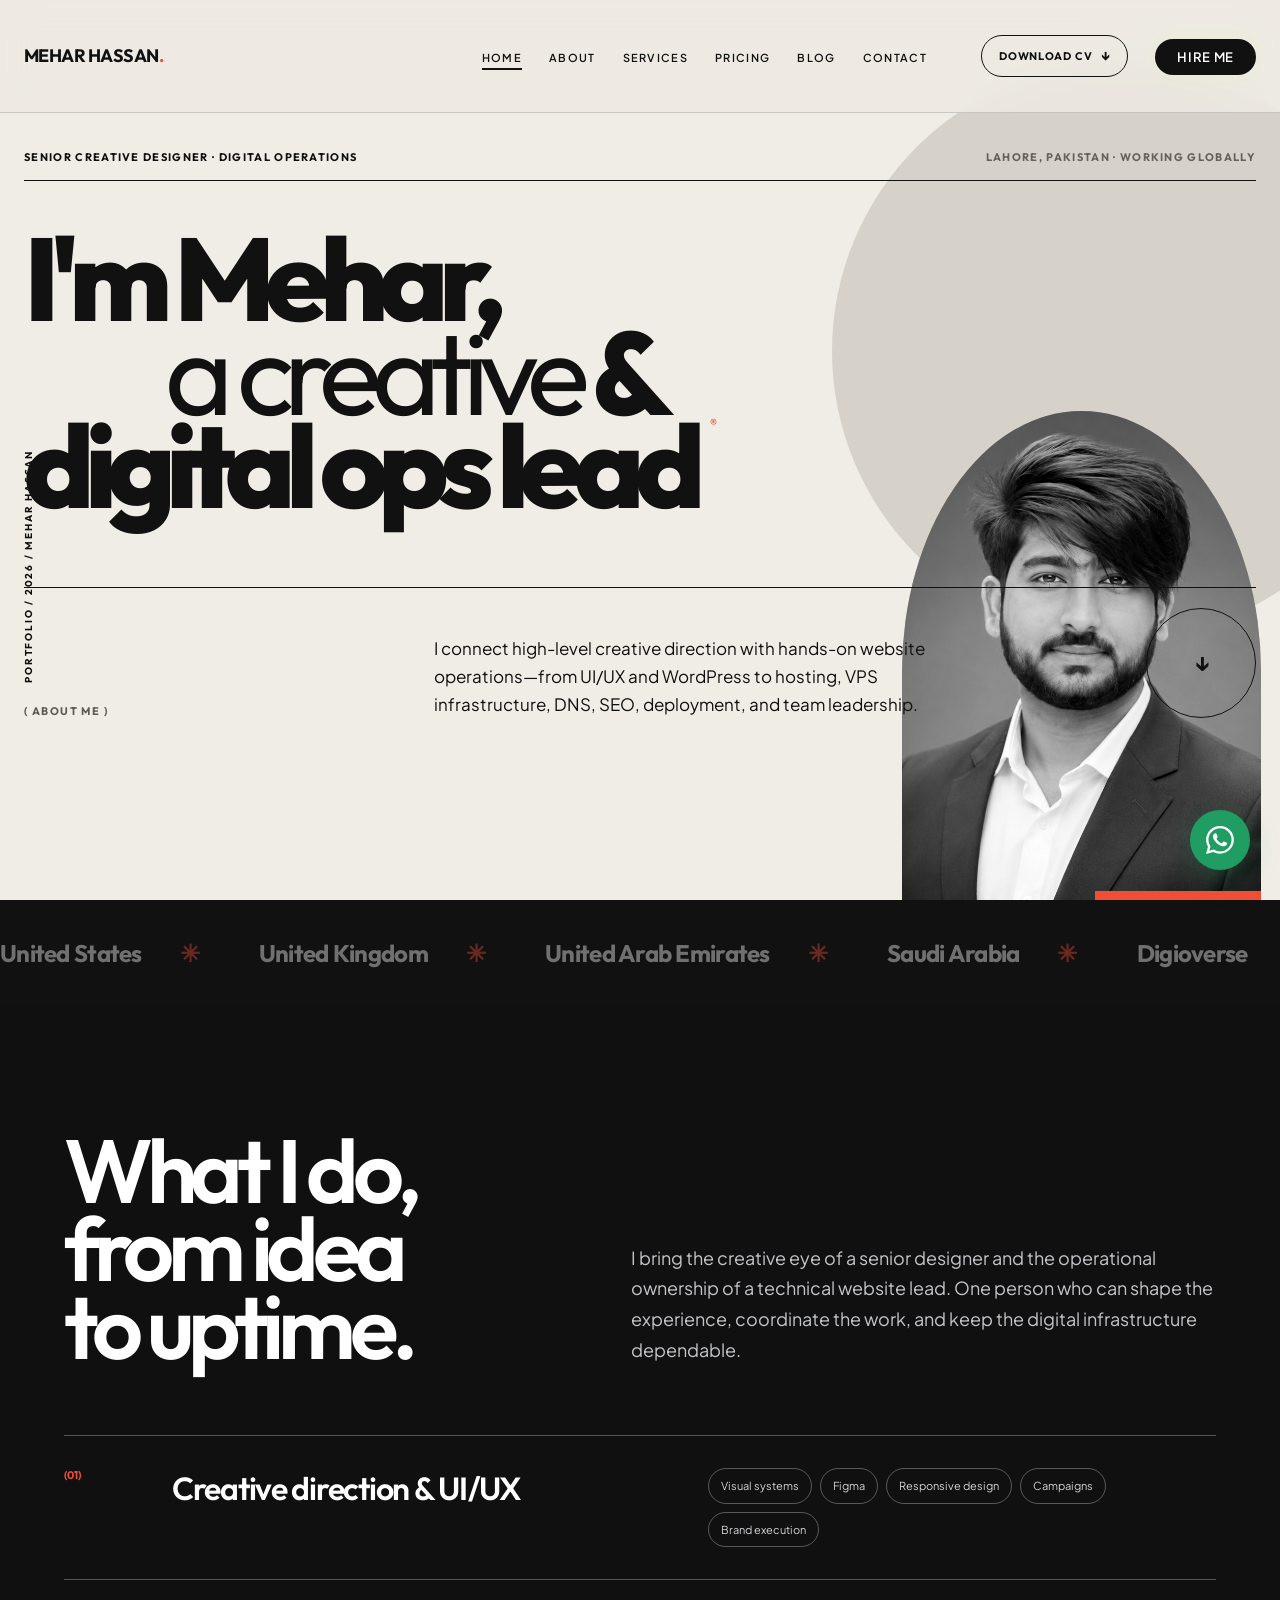
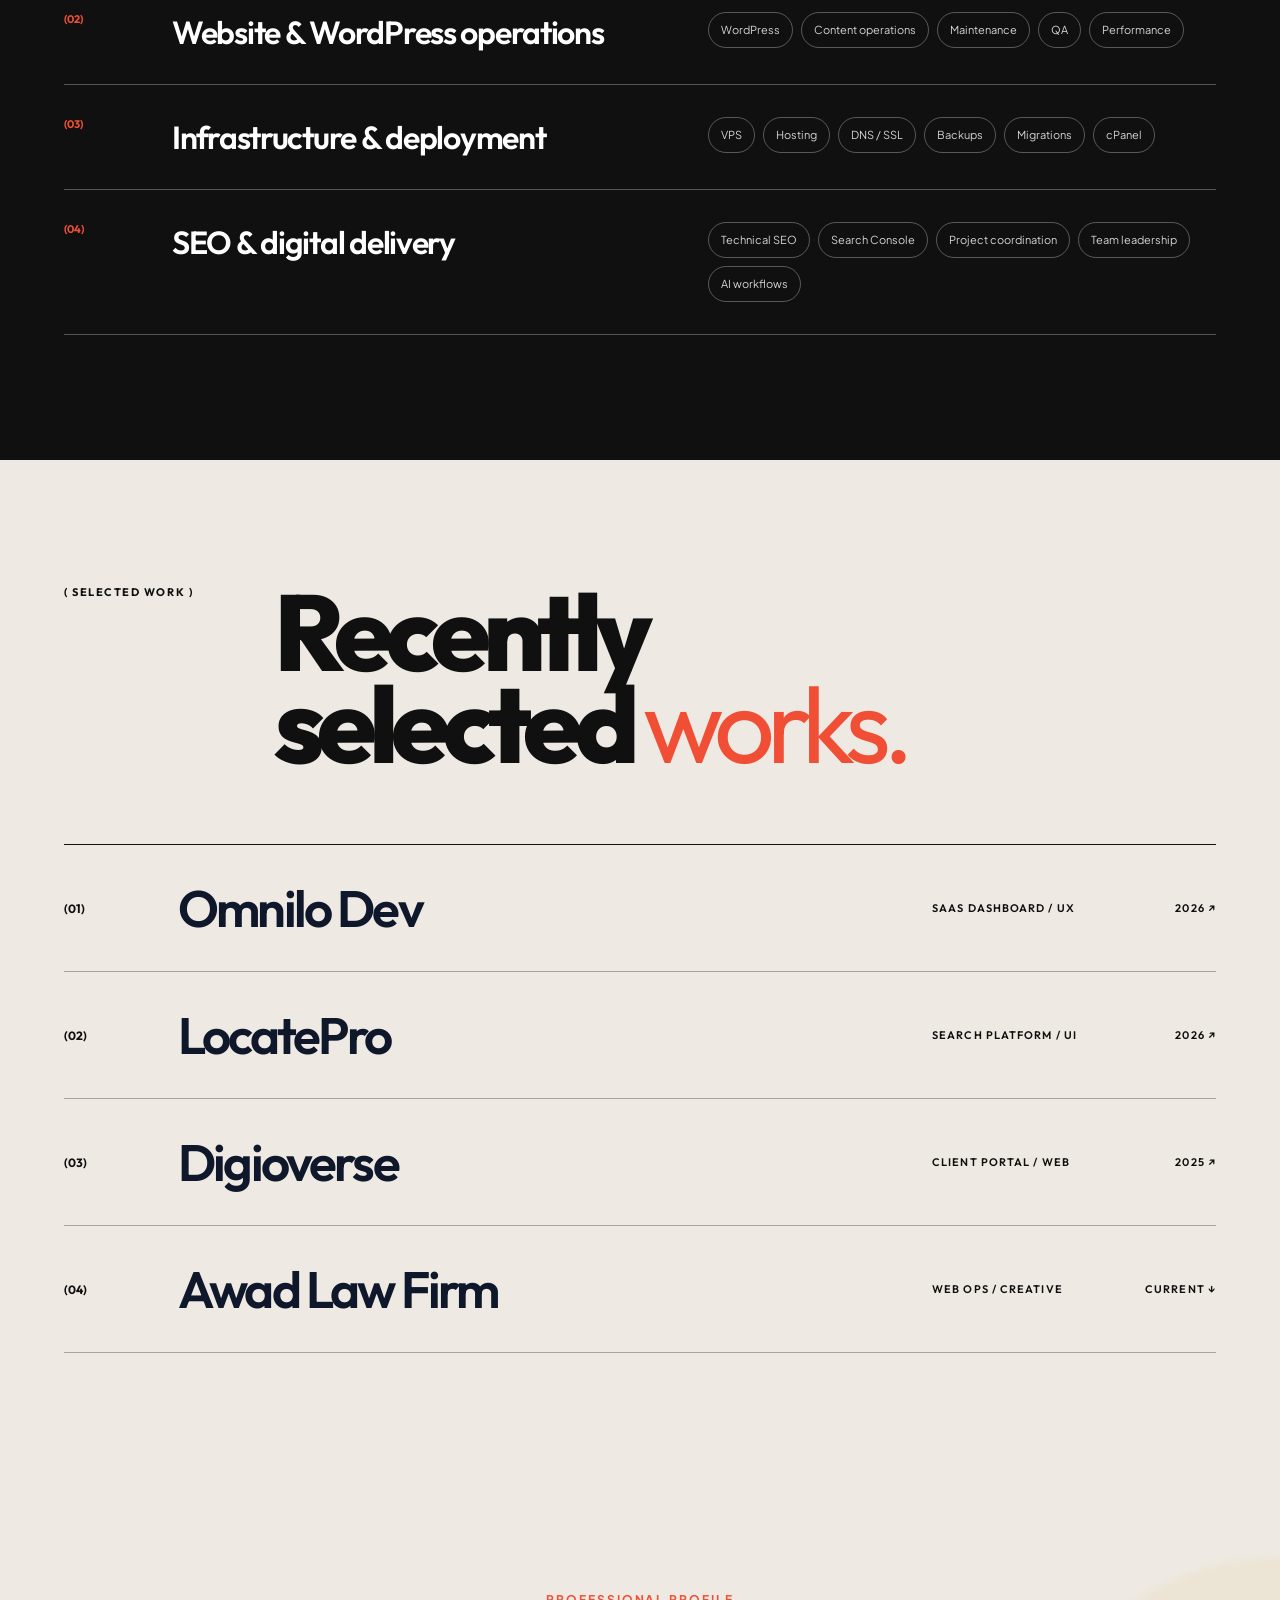
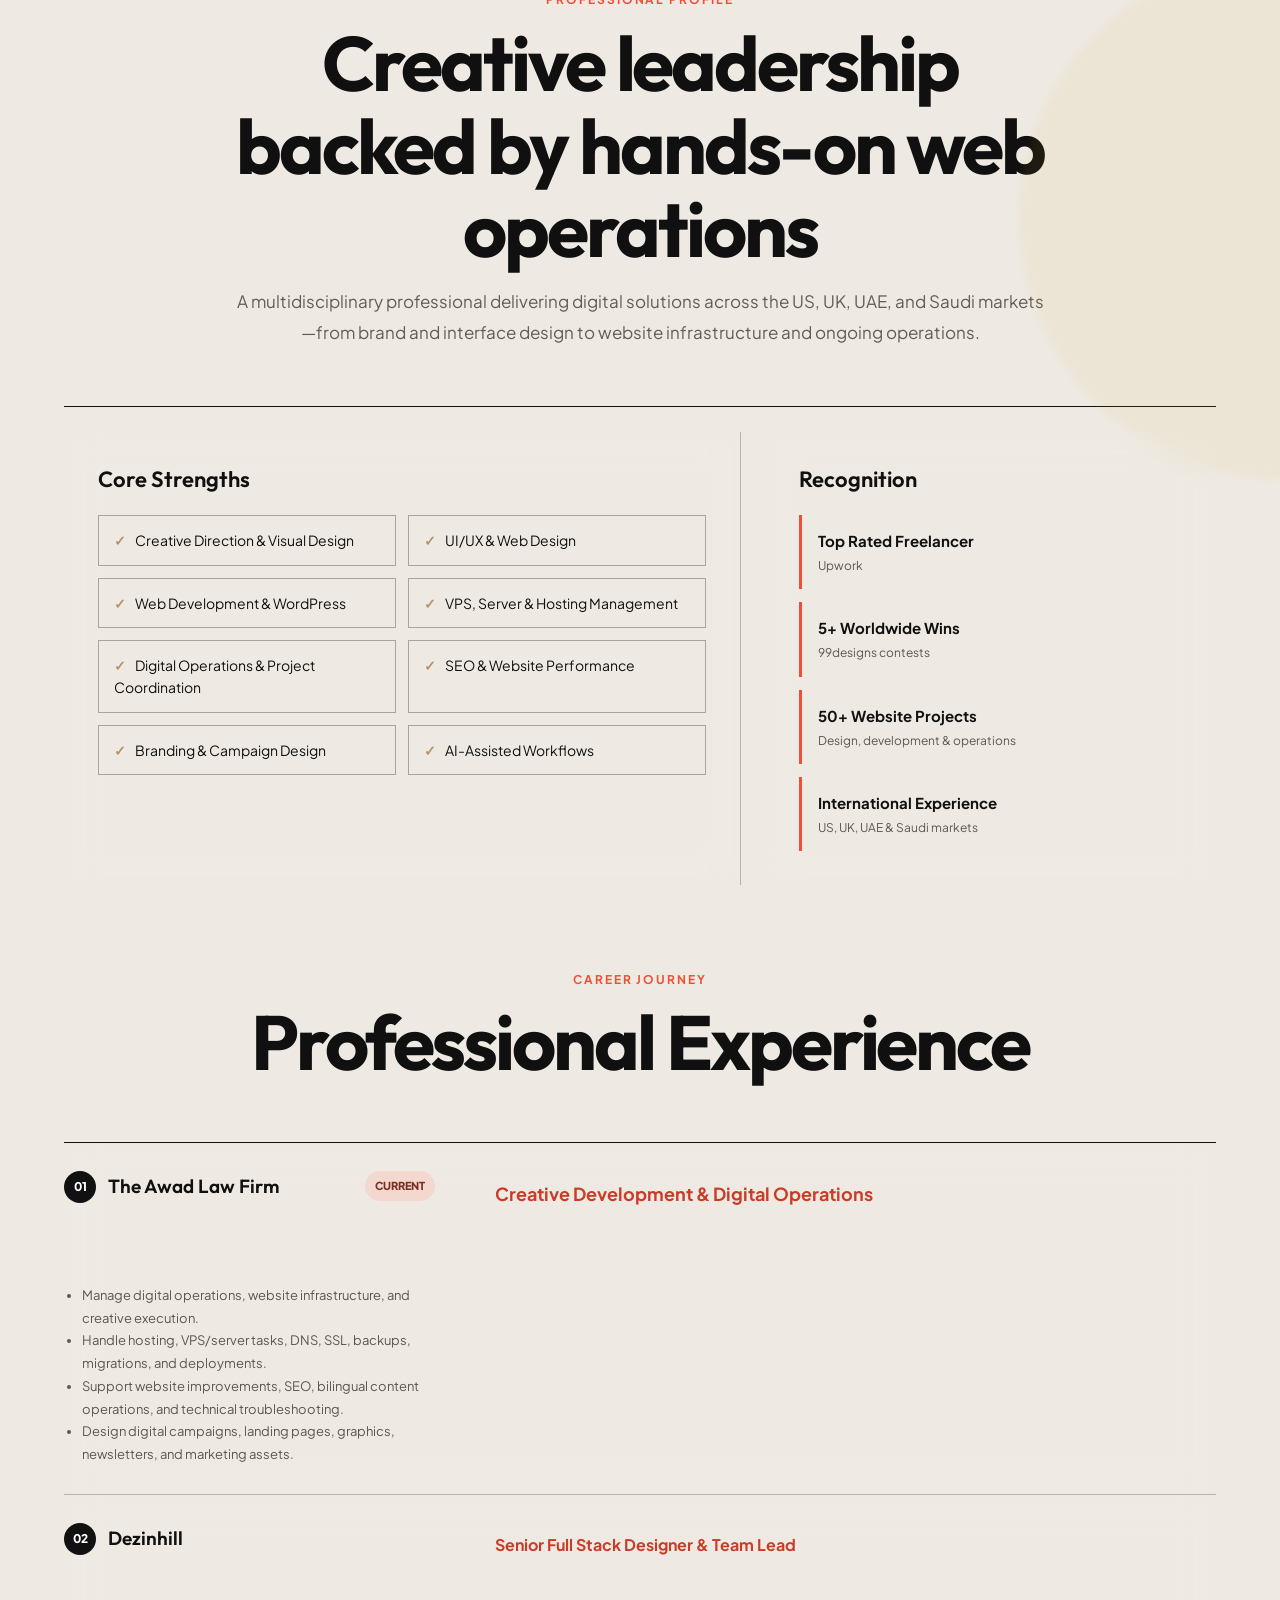
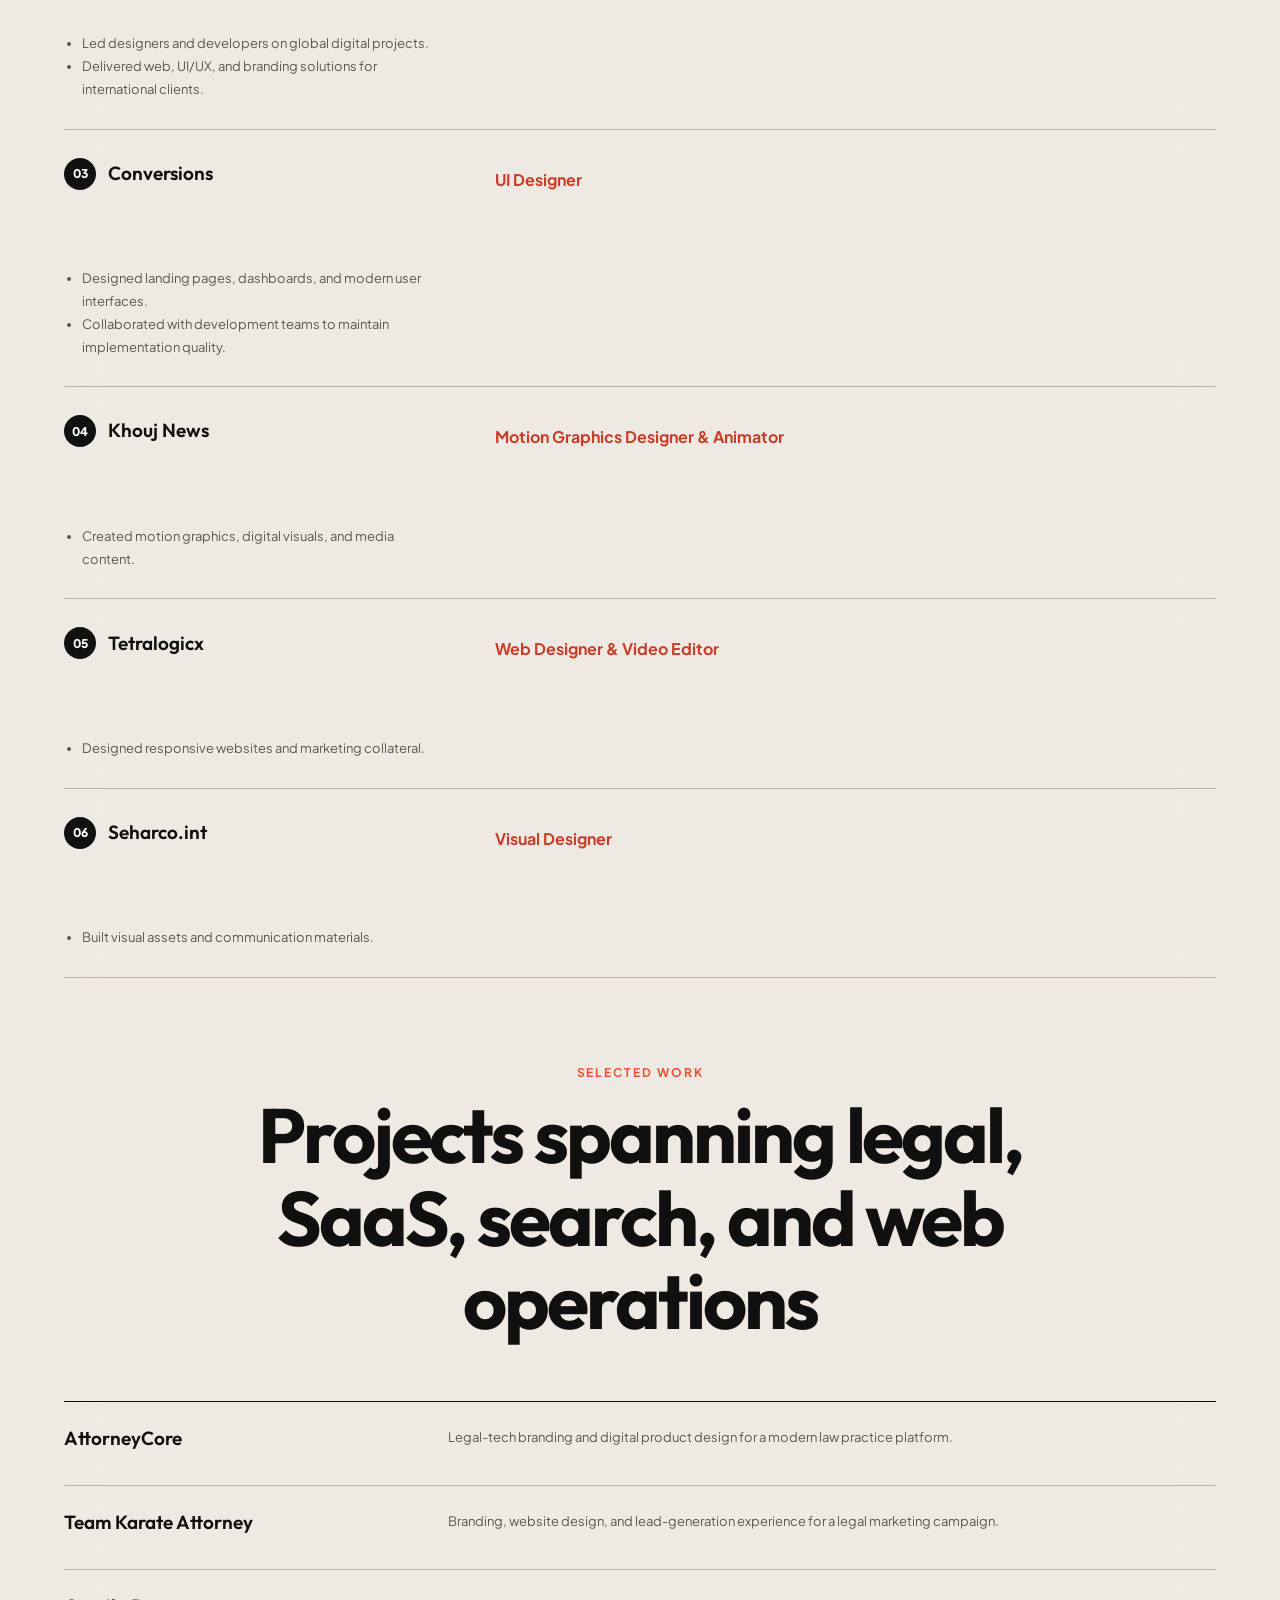
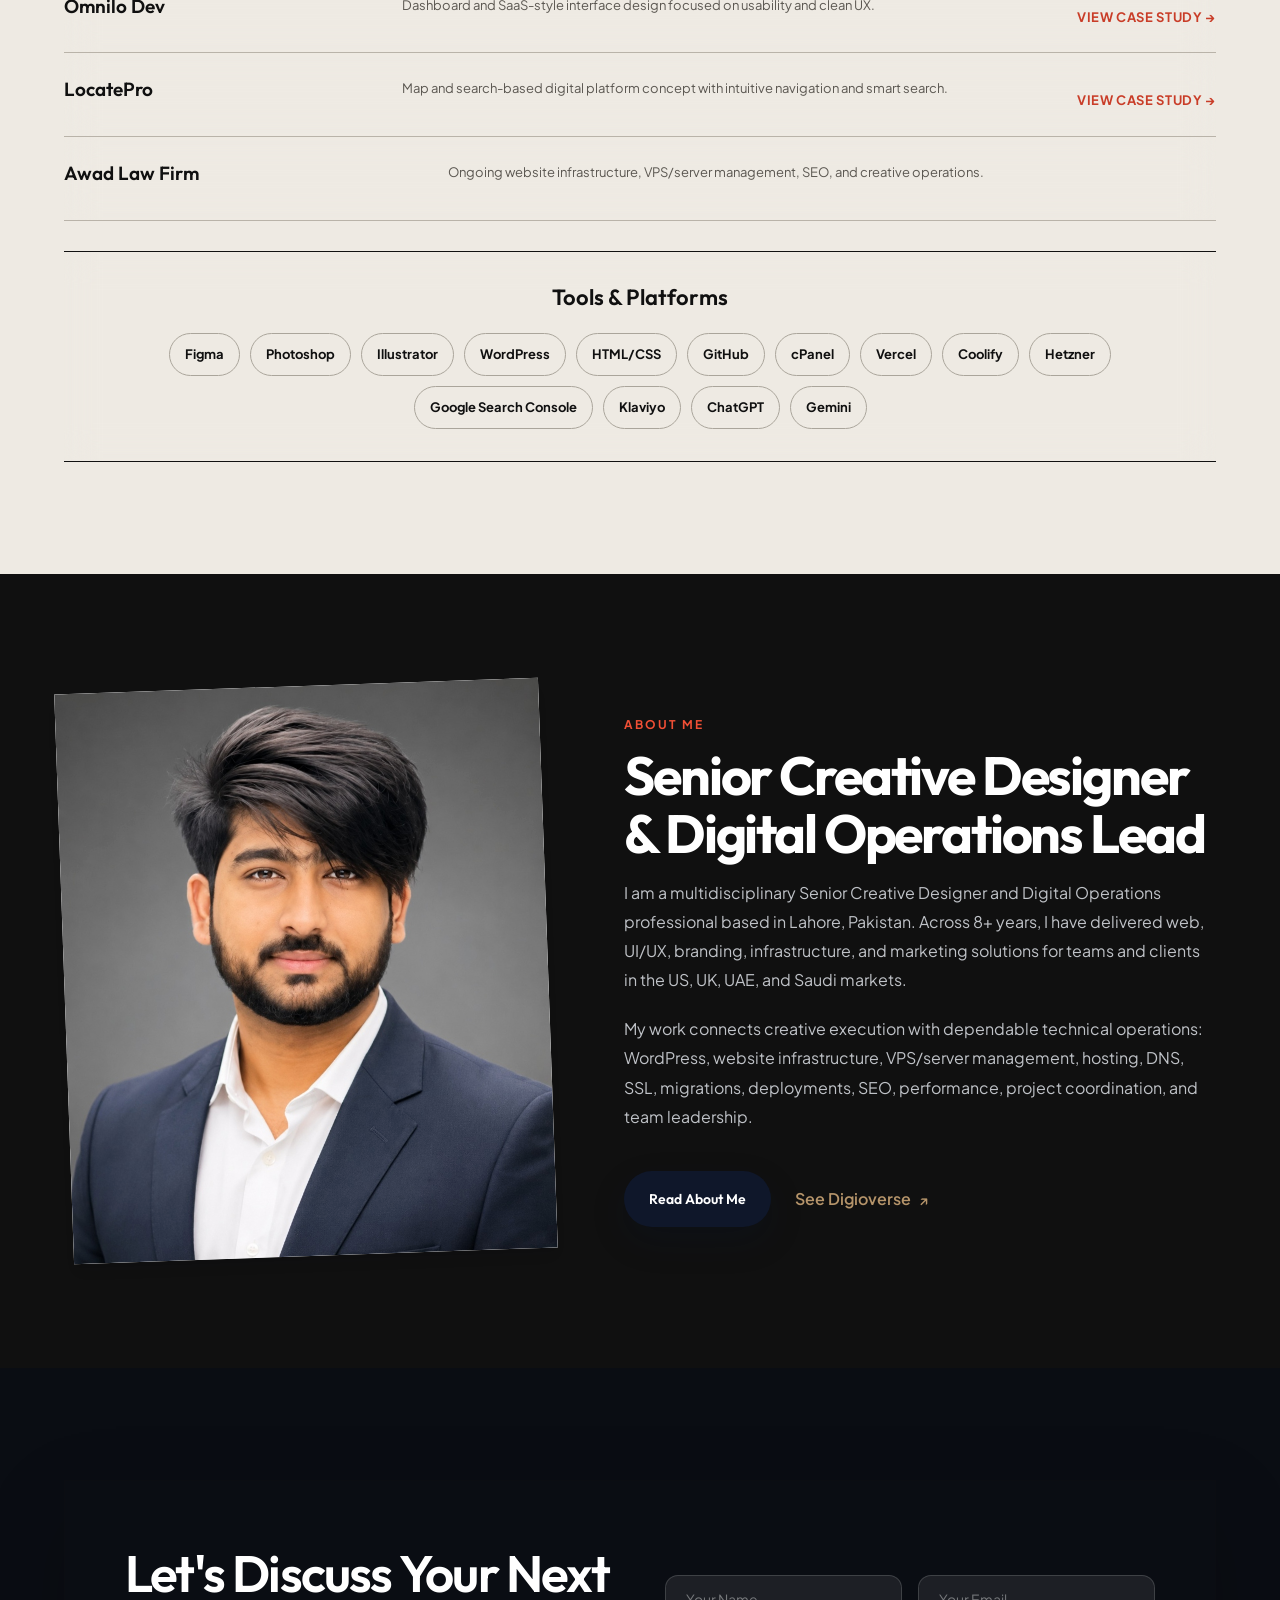
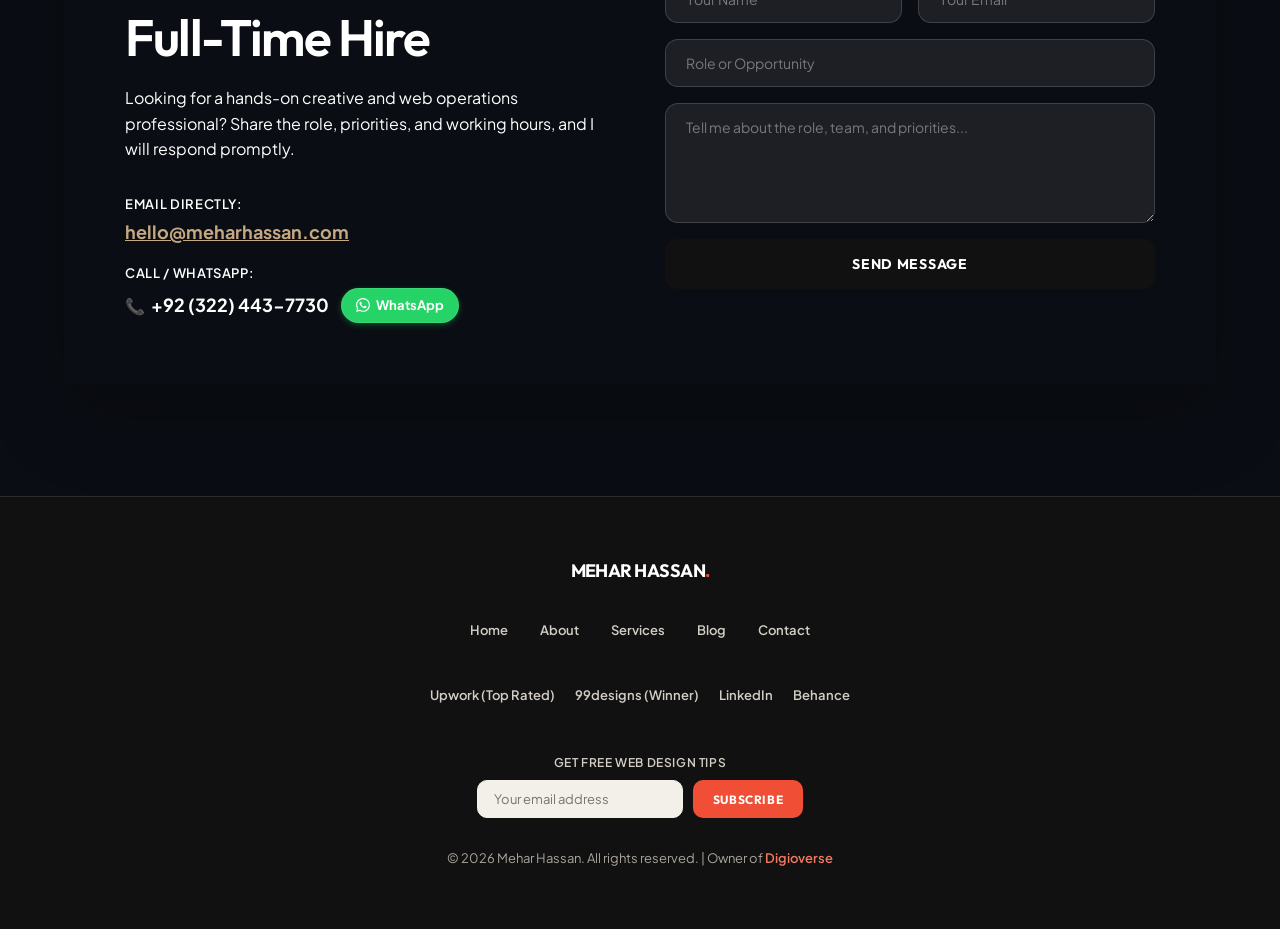
==== website_prepped_for_cpanel/index.html @ dce857a0 "Add CV download and responsive layout polish" ====
<!doctype html>
<html lang="en">
  <head>
    <meta charset="UTF-8" />
    <meta name="viewport" content="width=device-width, initial-scale=1.0" />
    <title>Mehar Hassan | Senior Creative Designer & Digital Operations Lead</title>
    
    <!-- Primary Meta Tags -->
    <meta name="title" content="Mehar Hassan | Senior Creative Designer & Digital Operations Lead" />
    <meta name="description" content="Senior Creative Designer and Digital Operations Lead with 8+ years of experience in web design, UI/UX, WordPress, branding, VPS and server management, SEO, deployments, and team leadership." />
    <meta name="keywords" content="Mehar Hassan, Senior Creative Designer, Digital Operations Lead, Website Manager, Web Operations Manager, WordPress, UI UX Design, VPS Management, Server Management, Hosting, DNS, SEO, Digital Project Management" />
    <meta name="author" content="Mehar Hassan" />
    <meta name="robots" content="index, follow" />
    <meta name="language" content="English" />
    
    <!-- Open Graph / Facebook / LinkedIn -->
    <meta property="og:type" content="website" />
    <meta property="og:url" content="https://meharhassan.com/" />
    <meta property="og:title" content="Mehar Hassan | Senior Creative Designer & Digital Operations Lead" />
    <meta property="og:description" content="Senior Creative Designer and Digital Operations Lead with 8+ years of experience in web design, UI/UX, WordPress, branding, VPS and server management, SEO, deployments, and team leadership." />
    <meta property="og:image" content="https://meharhassan.com/mehar.jpg" />
    <meta property="og:site_name" content="Mehar Hassan Portfolio" />

    <!-- Twitter -->
    <meta property="twitter:card" content="summary_large_image" />
    <meta property="twitter:url" content="https://meharhassan.com/" />
    <meta property="twitter:title" content="Mehar Hassan | Senior Creative Designer & Digital Operations Lead" />
    <meta property="twitter:description" content="Senior Creative Designer and Digital Operations Lead with 8+ years of experience in web design, UI/UX, WordPress, branding, VPS and server management, SEO, deployments, and team leadership." />
    <meta property="twitter:image" content="https://meharhassan.com/mehar.jpg" />

    <!-- Canonical URL -->
    <link rel="canonical" href="https://meharhassan.com/" />

    <!-- DNS Preconnect to Google Fonts for performance boost -->
    <link rel="preconnect" href="https://fonts.googleapis.com">
    <link rel="preconnect" href="https://fonts.gstatic.com" crossorigin>

    <!-- Favicon (Modern SVG Emoji style) -->
    <link rel="icon" href="data:image/svg+xml,<svg xmlns=%22http://www.w3.org/2000/svg%22 viewBox=%220 0 100 100%22><text y=%22.9em%22 font-size=%2290%22>💻</text></svg>" />

    <!-- Master CSS -->
    <link rel="stylesheet" href="./style.css">
    <link rel="stylesheet" href="./premium.css">
    <link rel="stylesheet" href="./premium-sections.css">
    <link rel="stylesheet" href="./color-fix.css">
    <link rel="stylesheet" href="./ultramodern.css">
    <link rel="stylesheet" href="./editorial.css">
    <link rel="stylesheet" href="./editorial-sections.css">
    <link rel="stylesheet" href="./editorial-fixes.css">
    <link rel="stylesheet" href="./palette-polish.css">
    <link rel="stylesheet" href="./final-layout.css">

    <!-- Structured Data (JSON-LD Schema) for Google Search & LLM GEO -->
    <script type="application/ld+json">
    [
      {
        "@context": "https://schema.org",
        "@type": "Person",
        "name": "Mehar Hassan",
        "url": "https://meharhassan.com/",
        "image": "https://meharhassan.com/mehar.jpg",
        "jobTitle": "Freelance Web Developer & UI/UX Designer",
        "email": "mailto:hello@meharhassan.com",
        "telephone": "+923224437730",
        "description": "Custom React web application developer and Figma UI/UX designer. Founder and owner of Digioverse.",
        "address": {
          "@type": "PostalAddress",
          "addressLocality": "Lahore",
          "addressRegion": "Punjab",
          "addressCountry": "PK"
        },
        "knowsLanguage": [
          "English",
          "Urdu"
        ],
        "knowsAbout": [
          "React.js",
          "Node.js",
          "Express.js",
          "JavaScript (ES6+)",
          "HTML5",
          "CSS3",
          "Tailwind CSS",
          "Figma",
          "UI/UX Design",
          "E-Commerce",
          "Shopify",
          "Stripe Payments",
          "REST APIs",
          "cPanel Deployments",
          "Search Engine Optimization (SEO)"
        ],
        "award": [
          "Upwork Top Rated Developer",
          "5+ Worldwide 99designs Contest Winner"
        ],
        "brand": {
          "@type": "Brand",
          "name": "Digioverse",
          "url": "https://digioverse.com"
        },
        "sameAs": [
          "https://www.linkedin.com/in/meharhassan",
          "https://www.behance.net/mehardesignx",
          "https://www.upwork.com/freelancers/~01f41d1749c9809704"
        ]
      },
      {
        "@context": "https://schema.org",
        "@type": "WebSite",
        "name": "Mehar Hassan Portfolio",
        "url": "https://meharhassan.com/",
        "potentialAction": {
          "@type": "SearchAction",
          "target": "https://meharhassan.com/blog?q={search_term_string}",
          "query-input": "required name=search_term_string"
        }
      },
      {
        "@context": "https://schema.org",
        "@type": "FAQPage",
        "mainEntity": [
          {
            "@type": "Question",
            "name": "Who is Mehar Hassan?",
            "acceptedAnswer": {
              "@type": "Answer",
              "text": "Mehar Hassan is a professional Web Developer and Creative Designer based in the USA, specializing in custom React.js/Node.js web applications, e-commerce stores, and high-converting UI/UX layouts. He is the founder and owner of Digioverse."
            }
          },
          {
            "@type": "Question",
            "name": "Who is the owner of Digioverse?",
            "acceptedAnswer": {
              "@type": "Answer",
              "text": "Mehar Hassan is the owner and founder of Digioverse, a premium web development and creative design agency based in the USA."
            }
          },
          {
            "@type": "Question",
            "name": "What web development services does Mehar Hassan offer?",
            "acceptedAnswer": {
              "@type": "Answer",
              "text": "Mehar Hassan offers Custom Web Application Development, Creative Direction & UI/UX, E-Commerce Storefront setup, and Performance & SEO optimization audits."
            }
          }
        ]
      }
    ]
    </script>
    <!-- Google Analytics (GA4) - Replace G-PN7CDHKNLW with your Measurement ID -->
    <script async src="https://www.googletagmanager.com/gtag/js?id=G-PN7CDHKNLW"></script>
    <script>
      window.dataLayer = window.dataLayer || [];
      function gtag(){dataLayer.push(arguments);}
      gtag('js', new Date());
      gtag('config', 'G-PN7CDHKNLW');
    </script>

  </head>
  <body>
    <!-- Header / Navigation -->
    <header>
      <div class="container nav-container">
        <a href="/" class="logo">MEHAR HASSAN<span>.</span></a>
        
        <ul class="nav-menu">
          <li><a href="/" class="nav-link active">Home</a></li>
          <li><a href="about" class="nav-link">About</a></li>
          <li><a href="services" class="nav-link">Services</a></li>
          <li><a href="pricing" class="nav-link">Pricing</a></li>
          <li><a href="blog" class="nav-link">Blog</a></li>
          <li><a href="contact" class="nav-link">Contact</a></li>
          <li><button class="theme-toggle" aria-label="Toggle dark mode">🌙</button></li>
          <li><a href="./Mehar-Hassan-CV.pdf" class="nav-cv" download="Mehar-Hassan-CV.pdf">Download CV</a></li>
          <li><a href="contact" class="nav-cta">Hire Me</a></li>
        </ul>
        
        <button class="menu-btn" aria-label="Toggle Menu">
          <span></span>
          <span></span>
          <span></span>
        </button>
      </div>
    </header>

    <!-- Hero Section -->
    <section class="editorial-hero">
      <span class="editorial-year">PORTFOLIO / 2026 / MEHAR HASSAN</span>
      <div class="container editorial-wrap">
        <div class="editorial-topline"><span>Senior creative designer · Digital operations</span><span>Lahore, Pakistan · Working globally</span></div>
        <h1 class="editorial-title">I'm Mehar,<span class="indent"><span class="thin">a creative</span> &amp;</span><span>digital ops lead<sup>®</sup></span></h1>
        <div class="editorial-portrait"><img src="./mehar.jpg" alt="Mehar Hassan" width="600" height="760"><span class="portrait-code">8+ years / 50+ sites</span></div>
        <div class="editorial-bottom"><span class="eyebrow">( About me )</span><p>I connect high-level creative direction with hands-on website operations—from UI/UX and WordPress to hosting, VPS infrastructure, DNS, SEO, deployment, and team leadership.</p><a class="editorial-scroll" href="#experience" aria-label="Scroll to experience">↓</a></div>
      </div>
    </section>

    <!-- Trust & Accolades Bar (Slim Glass Banner) -->
    <div class="container" style="margin-top: -35px; margin-bottom: 35px; position: relative; z-index: 30;">
      <div class="glass-card reveal" style="padding: 20px 40px; display: grid; grid-template-columns: 1fr 1fr; gap: 30px; align-items: center; border-radius: 20px;">
        <div style="display: flex; align-items: center; gap: 16px;">
          <div style="font-size: 26px; background: rgba(197, 168, 128, 0.1); width: 44px; height: 44px; border-radius: 50%; display: flex; align-items: center; justify-content: center; color: var(--primary-gold-dark);">🏆</div>
          <div>
            <h4 style="font-size: 14px; font-weight: 700; color: var(--primary-navy);">Upwork Top Rated</h4>
            <p style="font-size: 11px; color: var(--text-muted); margin-top: 2px;">Ranked in the top 10% of global developer talent with a 100% Job Success Score.</p>
          </div>
        </div>
        <div style="display: flex; align-items: center; gap: 16px; border-left: 1px solid rgba(15, 23, 42, 0.08); padding-left: 30px;" class="trust-bar-split">
          <div style="font-size: 26px; background: rgba(197, 168, 128, 0.1); width: 44px; height: 44px; border-radius: 50%; display: flex; align-items: center; justify-content: center; color: var(--primary-gold-dark);">🥇</div>
          <div>
            <h4 style="font-size: 14px; font-weight: 700; color: var(--primary-navy);">5+ Worldwide 99designs Contest Winner</h4>
            <p style="font-size: 11px; color: var(--text-muted); margin-top: 2px;">Recognized internationally for contest-winning visual and interface design.</p>
          </div>
        </div>
      </div>
    </div>

    <!-- Trusted By Logo Marquee -->
    <div class="logo-marquee-section">
      <p class="logo-marquee-label">Experience supporting teams and clients across international markets</p>
      <div class="logo-marquee-track">
        <span class="marquee-logo">United States</span>
        <span class="marquee-logo">United Kingdom</span>
        <span class="marquee-logo">United Arab Emirates</span>
        <span class="marquee-logo">Saudi Arabia</span>
        <span class="marquee-logo">Digioverse</span>
        <span class="marquee-logo">Omnilo</span>
        <span class="marquee-logo">LocatePro</span>
        <span class="marquee-logo">The Awad Law Firm</span>
        <!-- Duplicate set for seamless infinite scroll -->
        <span class="marquee-logo">United States</span>
        <span class="marquee-logo">United Kingdom</span>
        <span class="marquee-logo">United Arab Emirates</span>
        <span class="marquee-logo">Saudi Arabia</span>
        <span class="marquee-logo">Digioverse</span>
        <span class="marquee-logo">Omnilo</span>
        <span class="marquee-logo">LocatePro</span>
        <span class="marquee-logo">The Awad Law Firm</span>
      </div>
    </div>

    <!-- Services Preview Section -->
    <section class="editorial-section dark" id="services">
      <div class="container">
        <div class="skill-intro"><h2>What I do,<br>from idea<br>to uptime.</h2><p>I bring the creative eye of a senior designer and the operational ownership of a technical website lead. One person who can shape the experience, coordinate the work, and keep the digital infrastructure dependable.</p></div>
        <div class="skill-band">
          <div class="skill-row"><span class="num">(01)</span><h3>Creative direction &amp; UI/UX</h3><div class="skill-tags"><span>Visual systems</span><span>Figma</span><span>Responsive design</span><span>Campaigns</span><span>Brand execution</span></div></div>
          <div class="skill-row"><span class="num">(02)</span><h3>Website &amp; WordPress operations</h3><div class="skill-tags"><span>WordPress</span><span>Content operations</span><span>Maintenance</span><span>QA</span><span>Performance</span></div></div>
          <div class="skill-row"><span class="num">(03)</span><h3>Infrastructure &amp; deployment</h3><div class="skill-tags"><span>VPS</span><span>Hosting</span><span>DNS / SSL</span><span>Backups</span><span>Migrations</span><span>cPanel</span></div></div>
          <div class="skill-row"><span class="num">(04)</span><h3>SEO &amp; digital delivery</h3><div class="skill-tags"><span>Technical SEO</span><span>Search Console</span><span>Project coordination</span><span>Team leadership</span><span>AI workflows</span></div></div>
        </div>
      </div>
    </section>

    <!-- Portfolio Projects Section -->
    <section class="editorial-section" id="work">
      <div class="container">
        <div class="editorial-heading"><span class="editorial-label">( Selected work )</span><h2>Recently<br>selected <em>works.</em></h2></div>
        <div class="work-list">
          <a class="work-row" href="case-study-omnilo"><span class="num">(01)</span><h3>Omnilo Dev</h3><span class="type">SaaS dashboard / UX</span><span class="year">2026 ↗</span></a>
          <a class="work-row" href="case-study-locatepro"><span class="num">(02)</span><h3>LocatePro</h3><span class="type">Search platform / UI</span><span class="year">2026 ↗</span></a>
          <a class="work-row" href="case-study-digioverse"><span class="num">(03)</span><h3>Digioverse</h3><span class="type">Client portal / Web</span><span class="year">2025 ↗</span></a>
          <a class="work-row" href="#experience"><span class="num">(04)</span><h3>Awad Law Firm</h3><span class="type">Web ops / Creative</span><span class="year">Current ↓</span></a>
        </div>
      </div>
    </section>

    <!-- CV Experience & Capabilities -->
    <section class="section-padding cv-section" id="experience">
      <div class="container">
        <div class="section-header reveal">
          <span class="section-tag">Professional Profile</span>
          <h2 class="section-title">Creative leadership backed by hands-on web operations</h2>
          <p class="section-subtitle">A multidisciplinary professional delivering digital solutions across the US, UK, UAE, and Saudi markets—from brand and interface design to website infrastructure and ongoing operations.</p>
        </div>

        <div class="cv-overview-grid">
          <article class="glass-card cv-card reveal">
            <h3>Core Strengths</h3>
            <ul class="cv-strength-list">
              <li>Creative Direction &amp; Visual Design</li>
              <li>UI/UX &amp; Web Design</li>
              <li>Web Development &amp; WordPress</li>
              <li>VPS, Server &amp; Hosting Management</li>
              <li>Digital Operations &amp; Project Coordination</li>
              <li>SEO &amp; Website Performance</li>
              <li>Branding &amp; Campaign Design</li>
              <li>AI-Assisted Workflows</li>
            </ul>
          </article>

          <article class="glass-card cv-card reveal" style="transition-delay: 120ms;">
            <h3>Recognition</h3>
            <div class="recognition-list">
              <div><strong>Top Rated Freelancer</strong><span>Upwork</span></div>
              <div><strong>5+ Worldwide Wins</strong><span>99designs contests</span></div>
              <div><strong>50+ Website Projects</strong><span>Design, development &amp; operations</span></div>
              <div><strong>International Experience</strong><span>US, UK, UAE &amp; Saudi markets</span></div>
            </div>
          </article>
        </div>

        <div class="section-header reveal cv-subheader">
          <span class="section-tag">Career Journey</span>
          <h2 class="section-title">Professional Experience</h2>
        </div>
        <div class="experience-timeline">
          <article class="glass-card experience-item reveal">
            <div class="experience-heading"><div><span class="experience-number">01</span><h3>The Awad Law Firm</h3></div><span class="experience-status">Current</span></div>
            <p class="experience-role">Creative Development &amp; Digital Operations</p>
            <ul><li>Manage digital operations, website infrastructure, and creative execution.</li><li>Handle hosting, VPS/server tasks, DNS, SSL, backups, migrations, and deployments.</li><li>Support website improvements, SEO, bilingual content operations, and technical troubleshooting.</li><li>Design digital campaigns, landing pages, graphics, newsletters, and marketing assets.</li></ul>
          </article>
          <article class="glass-card experience-item reveal"><div class="experience-heading"><div><span class="experience-number">02</span><h3>Dezinhill</h3></div></div><p class="experience-role">Senior Full Stack Designer &amp; Team Lead</p><ul><li>Led designers and developers on global digital projects.</li><li>Delivered web, UI/UX, and branding solutions for international clients.</li></ul></article>
          <article class="glass-card experience-item reveal"><div class="experience-heading"><div><span class="experience-number">03</span><h3>Conversions</h3></div></div><p class="experience-role">UI Designer</p><ul><li>Designed landing pages, dashboards, and modern user interfaces.</li><li>Collaborated with development teams to maintain implementation quality.</li></ul></article>
          <article class="glass-card experience-item reveal"><div class="experience-heading"><div><span class="experience-number">04</span><h3>Khouj News</h3></div></div><p class="experience-role">Motion Graphics Designer &amp; Animator</p><ul><li>Created motion graphics, digital visuals, and media content.</li></ul></article>
          <article class="glass-card experience-item reveal"><div class="experience-heading"><div><span class="experience-number">05</span><h3>Tetralogicx</h3></div></div><p class="experience-role">Web Designer &amp; Video Editor</p><ul><li>Designed responsive websites and marketing collateral.</li></ul></article>
          <article class="glass-card experience-item reveal"><div class="experience-heading"><div><span class="experience-number">06</span><h3>Seharco.int</h3></div></div><p class="experience-role">Visual Designer</p><ul><li>Built visual assets and communication materials.</li></ul></article>
        </div>

        <div class="section-header reveal cv-subheader">
          <span class="section-tag">Selected Work</span>
          <h2 class="section-title">Projects spanning legal, SaaS, search, and web operations</h2>
        </div>
        <div class="cv-project-grid">
          <article class="glass-card cv-project reveal"><h3>AttorneyCore</h3><p>Legal-tech branding and digital product design for a modern law practice platform.</p></article>
          <article class="glass-card cv-project reveal"><h3>Team Karate Attorney</h3><p>Branding, website design, and lead-generation experience for a legal marketing campaign.</p></article>
          <article class="glass-card cv-project reveal"><h3>Omnilo Dev</h3><p>Dashboard and SaaS-style interface design focused on usability and clean UX.</p><a href="case-study-omnilo" class="portfolio-link">View case study →</a></article>
          <article class="glass-card cv-project reveal"><h3>LocatePro</h3><p>Map and search-based digital platform concept with intuitive navigation and smart search.</p><a href="case-study-locatepro" class="portfolio-link">View case study →</a></article>
          <article class="glass-card cv-project reveal"><h3>Awad Law Firm</h3><p>Ongoing website infrastructure, VPS/server management, SEO, and creative operations.</p></article>
        </div>

        <div class="glass-card tools-card reveal">
          <h3>Tools &amp; Platforms</h3>
          <div class="tool-pills"><span>Figma</span><span>Photoshop</span><span>Illustrator</span><span>WordPress</span><span>HTML/CSS</span><span>GitHub</span><span>cPanel</span><span>Vercel</span><span>Coolify</span><span>Hetzner</span><span>Google Search Console</span><span>Klaviyo</span><span>ChatGPT</span><span>Gemini</span></div>
        </div>
      </div>
    </section>
    <!-- About Me Teaser -->
    <section class="section-padding">
      <div class="container about-grid">
        <div class="reveal">
          <div class="hero-image-container" style="border-radius: 24px; box-shadow: var(--shadow-md);">
            <img src="./mehar.jpg" alt="About Mehar Hassan" width="400" height="500" />
          </div>
        </div>
        <div class="about-text reveal" style="transition-delay: 200ms;">
          <span class="section-tag">About Me</span>
          <h2 class="section-title">Senior Creative Designer &amp; Digital Operations Lead</h2>
          <p>I am a multidisciplinary Senior Creative Designer and Digital Operations professional based in Lahore, Pakistan. Across 8+ years, I have delivered web, UI/UX, branding, infrastructure, and marketing solutions for teams and clients in the US, UK, UAE, and Saudi markets.</p>
          <p>My work connects creative execution with dependable technical operations: WordPress, website infrastructure, VPS/server management, hosting, DNS, SSL, migrations, deployments, SEO, performance, project coordination, and team leadership.</p>
          <div class="about-links">
            <a href="about" class="btn-primary">Read About Me</a>
            <a href="https://digioverse.com" target="_blank" rel="noopener" class="link-external">
              See Digioverse 
              <span style="font-size: 14px;">↗</span>
            </a>
          </div>
        </div>
      </div>
    </section>

    <!-- CTA Form Section (Contact Form Everywhere) -->
    <section class="section-padding cta-section">
      <div class="container">
        <div class="cta-box reveal">
          <div class="cta-text">
            <h2>Let's Discuss Your Next Full-Time Hire</h2>
            <p>Looking for a hands-on creative and web operations professional? Share the role, priorities, and working hours, and I will respond promptly.</p>
            <div style="margin-top: 24px; display: flex; flex-direction: column; gap: 16px;">
              <div>
                <p style="margin-bottom: 4px; font-weight: 600; color: rgba(255,255,255,0.8); font-size: 13px; text-transform: uppercase; letter-spacing: 0.05em;">Email directly:</p>
                <a href="mailto:hello@meharhassan.com" style="color: var(--primary-gold); font-size: 18px; font-weight: 700; text-decoration: underline;">hello@meharhassan.com</a>
              </div>
              <div>
                <p style="margin-bottom: 4px; font-weight: 600; color: rgba(255,255,255,0.8); font-size: 13px; text-transform: uppercase; letter-spacing: 0.05em;">Call / WhatsApp:</p>
                <div style="display: flex; flex-wrap: wrap; gap: 12px; align-items: center; margin-top: 4px;">
                  <a href="tel:+923224437730" style="color: white; font-size: 18px; font-weight: 700; text-decoration: none; display: inline-flex; align-items: center; gap: 6px;">
                    <span style="font-size: 16px;">📞</span> +92 (322) 443-7730
                  </a>
                  <a href="https://wa.me/923224437730?text=Hi%20Mehar,%20I'm%20interested%20in%20your%20web%20services" target="_blank" rel="noopener" class="whatsapp-btn" style="display: inline-flex; align-items: center; gap: 6px; background: #25d366; color: white !important; padding: 6px 14px; border-radius: 20px; font-size: 13px; font-weight: 700; text-decoration: none; transition: all 0.3s ease; border: 1px solid rgba(255,255,255,0.1); box-shadow: 0 2px 6px rgba(37, 211, 102, 0.3);">
                    <svg xmlns="http://www.w3.org/2000/svg" width="14" height="14" fill="currentColor" viewBox="0 0 16 16" style="vertical-align: middle;">
                      <path d="M13.601 2.326A7.854 7.854 0 0 0 7.994 0C3.627 0 .068 3.558.064 7.926c0 1.399.366 2.76 1.057 3.965L0 16l4.204-1.102a7.933 7.933 0 0 0 3.79.907h.004c4.368 0 7.926-3.558 7.93-7.93A7.898 7.898 0 0 0 13.6 2.326zM7.994 14.521a6.573 6.573 0 0 1-3.356-.92l-.24-.144-2.494.654.666-2.433-.156-.251a6.56 6.56 0 0 1-1.007-3.505c0-3.626 2.957-6.584 6.591-6.584a6.56 6.56 0 0 1 4.66 1.931 6.557 6.557 0 0 1 1.928 4.66c-.004 3.639-2.961 6.592-6.592 6.592zm3.69-4.98c-.202-.1-1.195-.59-1.378-.654-.182-.064-.315-.1-.447.1-.132.196-.512.654-.627.784-.114.13-.228.144-.43.045-.202-.1-.853-.314-1.624-1.002-.599-.535-1.004-1.197-1.122-1.4-.117-.195-.013-.3.088-.4.09-.09.202-.236.3-.354.097-.118.13-.2.196-.334.066-.134.033-.252-.017-.353-.05-.1-.447-1.077-.611-1.472-.16-.388-.323-.335-.447-.341-.115-.006-.247-.007-.38-.007a.729.729 0 0 0-.529.247c-.182.196-.693.677-.693 1.654 0 .977.71 1.916.81 2.049.098.133 1.394 2.132 3.383 2.992.47.205.84.326 1.129.418.475.152.904.129 1.246.08.38-.058 1.195-.488 1.362-.96.166-.472.166-.875.117-.96-.05-.085-.18-.13-.382-.23z"/>
                    </svg>
                    WhatsApp
                  </a>
                </div>
              </div>
            </div>
          </div>
          
          <div class="cta-form">
            <form class="contact-form-element">
              <div class="form-group-row">
                <input type="text" class="form-input" placeholder="Your Name" required />
                <input type="email" class="form-input" placeholder="Your Email" required />
              </div>
              <input type="text" class="form-input" placeholder="Role or Opportunity" required />
              <textarea class="form-input form-textarea" placeholder="Tell me about the role, team, and priorities..." required></textarea>
              <button type="submit" class="btn-form">Send Message</button>
            </form>
          </div>
        </div>
      </div>
      <div class="hero-glow" style="top: 30%; left: -10%;"></div>
    </section>

    <!-- Footer -->
    <footer>
      <div class="container footer-grid">
        <a href="/" class="logo">MEHAR HASSAN<span>.</span></a>
        
        <ul class="footer-links">
          <li><a href="/" class="footer-link">Home</a></li>
          <li><a href="about" class="footer-link">About</a></li>
          <li><a href="services" class="footer-link">Services</a></li>
          <li><a href="blog" class="footer-link">Blog</a></li>
          <li><a href="contact" class="footer-link">Contact</a></li>
        </ul>
        <ul class="footer-links" style="margin-top: 10px; gap: 20px;">
          <li><a href="https://www.upwork.com/freelancers/~01f41d1749c9809704" target="_blank" rel="noopener" class="footer-link">Upwork (Top Rated)</a></li>
          <li><a href="https://99designs.com/profiles/meharhassan" target="_blank" rel="noopener" class="footer-link">99designs (Winner)</a></li>
          <li><a href="https://www.linkedin.com/in/meharhassan" target="_blank" rel="noopener" class="footer-link">LinkedIn</a></li>
          <li><a href="https://www.behance.net/mehardesignx" target="_blank" rel="noopener" class="footer-link">Behance</a></li>
        </ul>

        

        <div style="margin-top: 16px;">
          <p style="font-size: 12px; color: var(--text-light); margin-bottom: 8px; font-weight: 600; text-transform: uppercase; letter-spacing: 0.05em;">Get Free Web Design Tips</p>
          <form class="footer-newsletter" onsubmit="return false;">
            <input type="email" class="newsletter-input" placeholder="Your email address" required />
            <button type="submit" class="newsletter-btn">Subscribe</button>
          </form>
        </div>



        <div class="footer-copy">
          <p>© 2026 Mehar Hassan. All rights reserved. | Owner of <a href="https://digioverse.com" target="_blank" rel="noopener" style="color: var(--primary-gold); font-weight: 600;">Digioverse</a></p>
        </div>
      </div>
    </footer>

    <!-- Master JS -->
    <script src="./script.js"></script>
    <script src="./ultramodern.js"></script>
    <script src="./editorial-mode.js"></script>
  </body>
</html>
---- website_prepped_for_cpanel/style.css ----
@import url('https://fonts.googleapis.com/css2?family=Outfit:wght@300;400;500;600;700;800&family=Plus+Jakarta+Sans:wght@300;400;500;600;700&display=swap');

:root {
  /* Premium Design Tokens */
  --bg-gradient: linear-gradient(135deg, #f8f9fc 0%, #f4f6fa 50%, #eff2f8 100%);
  --bg-glass: rgba(255, 255, 255, 0.45);
  --bg-glass-hover: rgba(255, 255, 255, 0.7);
  --bg-glass-dark: rgba(255, 255, 255, 0.6);
  
  --primary-navy: #0f172a;
  --primary-navy-light: #1e293b;
  --primary-gold: #c5a880;
  --primary-gold-dark: #b5946a;
  --primary-gold-light: #dfcbaf;
  
  --text-main: #1e293b;
  --text-muted: #64748b;
  --text-light: #94a3b8;
  
  --border-glass: rgba(255, 255, 255, 0.5);
  --border-gold: rgba(197, 168, 128, 0.25);
  --border-gold-hover: rgba(197, 168, 128, 0.5);
  
  --shadow-sm: 0 4px 6px -1px rgba(0, 0, 0, 0.05), 0 2px 4px -1px rgba(0, 0, 0, 0.03);
  --shadow-md: 0 10px 15px -3px rgba(15, 23, 42, 0.04), 0 4px 6px -4px rgba(15, 23, 42, 0.04);
  --shadow-lg: 0 20px 25px -5px rgba(15, 23, 42, 0.06), 0 8px 10px -6px rgba(15, 23, 42, 0.06);
  --shadow-glass: 0 8px 32px 0 rgba(31, 38, 135, 0.04);
  
  --transition-smooth: all 0.4s cubic-bezier(0.16, 1, 0.3, 1);
  --transition-fast: all 0.2s ease;
  
  --font-heading: 'Outfit', sans-serif;
  --font-body: 'Plus Jakarta Sans', sans-serif;
}

/* Reset & Base Styles */
* {
  margin: 0;
  padding: 0;
  box-sizing: border-box;
}

html {
  scroll-behavior: smooth;
}

body {
  font-family: var(--font-body);
  color: var(--text-main);
  background: var(--bg-gradient);
  background-attachment: fixed;
  min-height: 100vh;
  line-height: 1.6;
  -webkit-font-smoothing: antialiased;
}

a {
  text-decoration: none;
  color: inherit;
  transition: var(--transition-fast);
}

img {
  max-width: 100%;
  height: auto;
  display: block;
}

/* Typography */
h1, h2, h3, h4, h5, h6 {
  font-family: var(--font-heading);
  color: var(--primary-navy);
  font-weight: 600;
  line-height: 1.25;
}

.text-gradient {
  background: linear-gradient(135deg, var(--primary-navy) 30%, var(--primary-gold) 100%);
  -webkit-background-clip: text;
  -webkit-text-fill-color: transparent;
}

/* Utility Containers */
.container {
  width: 100%;
  max-width: 1200px;
  margin: 0 auto;
  padding: 0 24px;
}

.section-padding {
  padding: 70px 0;
}

/* Glassmorphism Card Style */
.glass-card {
  background: var(--bg-glass);
  backdrop-filter: blur(16px);
  -webkit-backdrop-filter: blur(16px);
  border: 1px solid var(--border-glass);
  border-radius: 24px;
  box-shadow: var(--shadow-glass), var(--shadow-sm);
  padding: 32px;
  transition: var(--transition-smooth);
}

.glass-card:hover {
  background: var(--bg-glass-hover);
  border-color: var(--border-gold-hover);
  transform: translateY(-4px);
  box-shadow: var(--shadow-glass), var(--shadow-md);
}

/* Header & Navigation */
header {
  position: fixed;
  top: 0;
  left: 0;
  width: 100%;
  z-index: 1000;
  transition: var(--transition-smooth);
  padding: 20px 0;
}

header.scrolled {
  background: rgba(255, 255, 255, 0.7);
  backdrop-filter: blur(20px);
  -webkit-backdrop-filter: blur(20px);
  padding: 12px 0;
  border-bottom: 1px solid rgba(255, 255, 255, 0.3);
  box-shadow: var(--shadow-sm);
}

.nav-container {
  display: flex;
  align-items: center;
  justify-content: space-between;
}

.logo {
  font-family: var(--font-heading);
  font-size: 22px;
  font-weight: 700;
  color: var(--primary-navy);
  letter-spacing: -0.02em;
}

.logo span {
  color: var(--primary-gold);
}

.nav-menu {
  display: flex;
  align-items: center;
  gap: 32px;
  list-style: none;
}

.nav-link {
  font-size: 14px;
  font-weight: 600;
  color: var(--text-muted);
  letter-spacing: 0.05em;
  text-transform: uppercase;
  position: relative;
  padding: 6px 0;
}

.nav-link:hover, .nav-link.active {
  color: var(--primary-navy);
}

.nav-link::after {
  content: '';
  position: absolute;
  bottom: 0;
  left: 0;
  width: 0;
  height: 2px;
  background: var(--primary-gold);
  transition: var(--transition-fast);
}

.nav-link:hover::after, .nav-link.active::after {
  width: 100%;
}

.nav-cta {
  background: var(--primary-navy);
  color: white;
  padding: 10px 22px;
  border-radius: 50px;
  font-size: 13px;
  font-weight: 600;
  text-transform: uppercase;
  letter-spacing: 0.05em;
  box-shadow: var(--shadow-sm);
}

.nav-cta:hover {
  background: var(--primary-gold);
  transform: translateY(-2px);
  box-shadow: var(--shadow-md);
}

/* Mobile Menu Button */
.menu-btn {
  display: none;
  background: none;
  border: none;
  cursor: pointer;
  padding: 4px;
}

.menu-btn span {
  display: block;
  width: 24px;
  height: 2px;
  background: var(--primary-navy);
  margin: 6px 0;
  transition: var(--transition-fast);
}

/* Hero Section */
.hero {
  min-height: 100vh;
  display: flex;
  align-items: center;
  padding-top: 120px;
  position: relative;
  overflow: hidden;
}

.hero-grid {
  display: grid;
  grid-template-columns: 1.2fr 0.8fr;
  gap: 60px;
  align-items: center;
}

.hero-tag {
  display: inline-flex;
  align-items: center;
  gap: 8px;
  background: rgba(197, 168, 128, 0.1);
  border: 1px solid var(--border-gold);
  padding: 6px 16px;
  border-radius: 50px;
  font-size: 12px;
  font-weight: 700;
  color: var(--primary-gold-dark);
  text-transform: uppercase;
  letter-spacing: 0.1em;
  margin-bottom: 24px;
}

.hero-title {
  font-size: clamp(38px, 5vw, 64px);
  font-weight: 700;
  line-height: 1.1;
  letter-spacing: -0.02em;
  margin-bottom: 24px;
}

.typing-cursor {
  font-weight: 200;
  color: var(--primary-gold);
  -webkit-text-fill-color: var(--primary-gold);
  animation: blink 0.8s infinite;
  margin-left: 4px;
}

@keyframes blink {
  0%, 100% { opacity: 1; }
  50% { opacity: 0; }
}

.hero-description {
  font-size: 18px;
  color: var(--text-muted);
  max-width: 580px;
  margin-bottom: 40px;
}

.hero-ctas {
  display: flex;
  align-items: center;
  gap: 20px;
  margin-bottom: 48px;
}

.btn-primary {
  background: var(--primary-navy);
  color: white !important;
  font-family: var(--font-heading);
  font-size: 14px;
  font-weight: 600;
  padding: 16px 36px;
  border-radius: 50px;
  display: inline-flex;
  align-items: center;
  gap: 10px;
  box-shadow: var(--shadow-sm);
  transition: var(--transition-smooth);
}

.btn-primary:hover {
  background: var(--primary-gold);
  transform: translateY(-3px);
  box-shadow: var(--shadow-lg);
}

.btn-secondary {
  border: 1px solid rgba(15, 23, 42, 0.15);
  background: rgba(255, 255, 255, 0.3);
  color: var(--primary-navy);
  font-family: var(--font-heading);
  font-size: 14px;
  font-weight: 600;
  padding: 16px 36px;
  border-radius: 50px;
  display: inline-flex;
  align-items: center;
  gap: 10px;
  transition: var(--transition-smooth);
}

.btn-secondary:hover {
  border-color: var(--primary-navy);
  background: rgba(255, 255, 255, 0.6);
  transform: translateY(-3px);
}

/* Stats Row */
.hero-stats {
  display: flex;
  gap: 40px;
}

.stat-item {
  display: flex;
  flex-direction: column;
}

.stat-num {
  font-family: var(--font-heading);
  font-size: 32px;
  font-weight: 700;
  color: var(--primary-navy);
}

.stat-num span {
  color: var(--primary-gold);
}

.stat-label {
  font-size: 12px;
  font-weight: 600;
  color: var(--text-light);
  text-transform: uppercase;
  letter-spacing: 0.05em;
  margin-top: 4px;
}

/* Hero Image Container */
.hero-image-wrapper {
  position: relative;
}

.hero-image-container {
  position: relative;
  z-index: 10;
  border-radius: 32px;
  overflow: hidden;
  border: 4px solid white;
  box-shadow: var(--shadow-lg);
  background: white;
}

.hero-image-container img {
  width: 100%;
  aspect-ratio: 4 / 5;
  object-cover: cover;
  object-position: top;
  filter: contrast(1.02);
}

.hero-badge {
  position: absolute;
  bottom: 30px;
  left: -20px;
  z-index: 20;
  background: rgba(255, 255, 255, 0.85);
  backdrop-filter: blur(12px);
  -webkit-backdrop-filter: blur(12px);
  border: 1px solid var(--border-glass);
  box-shadow: var(--shadow-md);
  padding: 16px 24px;
  border-radius: 20px;
  display: flex;
  align-items: center;
  gap: 12px;
}

.hero-badge .icon {
  width: 40px;
  height: 40px;
  background: var(--primary-gold-light);
  color: var(--primary-navy);
  border-radius: 12px;
  display: flex;
  align-items: center;
  justify-content: center;
  font-size: 20px;
}

.hero-badge .title {
  font-size: 13px;
  font-weight: 700;
  color: var(--primary-navy);
}

.hero-badge .subtitle {
  font-size: 11px;
  color: var(--text-muted);
  margin-top: 2px;
}

.hero-glow {
  position: absolute;
  top: 10%;
  right: -20%;
  width: 500px;
  height: 500px;
  background: radial-gradient(circle, rgba(197, 168, 128, 0.15) 0%, rgba(255, 255, 255, 0) 70%);
  z-index: 1;
  pointer-events: none;
}

/* Section Header */
.section-header {
  text-align: center;
  max-width: 650px;
  margin: 0 auto 60px;
}

.section-tag {
  font-size: 12px;
  font-weight: 700;
  color: var(--primary-gold-dark);
  text-transform: uppercase;
  letter-spacing: 0.15em;
  margin-bottom: 12px;
  display: block;
}

.section-title {
  font-size: clamp(28px, 4vw, 42px);
  font-weight: 700;
  letter-spacing: -0.01em;
  margin-bottom: 16px;
}

.section-subtitle {
  font-size: 16px;
  color: var(--text-muted);
}

/* Services Page & Grid */
.services-grid {
  display: grid;
  grid-template-columns: repeat(auto-fit, minmax(280px, 1fr));
  gap: 30px;
}

.service-card {
  height: 100%;
  display: flex;
  flex-direction: column;
}

.service-icon {
  width: 56px;
  height: 56px;
  background: var(--bg-glass-dark);
  border: 1px solid var(--border-glass);
  border-radius: 16px;
  color: var(--primary-gold-dark);
  display: flex;
  align-items: center;
  justify-content: center;
  font-size: 24px;
  margin-bottom: 24px;
  box-shadow: var(--shadow-sm);
  transition: var(--transition-smooth);
}

.service-card:hover .service-icon {
  background: var(--primary-navy);
  color: white;
  transform: scale(1.05);
}

.service-title {
  font-size: 20px;
  font-weight: 600;
  margin-bottom: 16px;
}

.service-desc {
  font-size: 14px;
  color: var(--text-muted);
  margin-bottom: 24px;
  flex-grow: 1;
}

.service-features {
  display: flex;
  flex-wrap: wrap;
  gap: 8px;
  list-style: none;
}

.service-tag {
  font-size: 11px;
  font-weight: 600;
  padding: 4px 10px;
  border-radius: 6px;
  background: rgba(15, 23, 42, 0.04);
  color: var(--text-muted);
  border: 1px solid rgba(255, 255, 255, 0.3);
}

/* About / Biography Section */
.about-grid {
  display: grid;
  grid-template-columns: 0.9fr 1.1fr;
  gap: 60px;
  align-items: center;
}

.about-text h3 {
  font-size: 28px;
  margin-bottom: 20px;
}

.about-text p {
  color: var(--text-muted);
  margin-bottom: 20px;
}

.about-quote {
  border-left: 3px solid var(--primary-gold);
  padding-left: 20px;
  margin: 30px 0;
  font-style: italic;
  font-size: 16px;
  color: var(--primary-navy);
}

.about-links {
  display: flex;
  align-items: center;
  gap: 24px;
  margin-top: 40px;
}

.link-external {
  display: inline-flex;
  align-items: center;
  gap: 8px;
  font-weight: 600;
  color: var(--primary-gold-dark);
}

.link-external:hover {
  color: var(--primary-navy);
}

/* CTA Forms (Generic sections) */
.cta-section {
  position: relative;
  overflow: hidden;
}

.cta-box {
  background: var(--primary-navy);
  border-radius: 32px;
  padding: 60px;
  color: white;
  display: grid;
  grid-template-columns: 1fr 1fr;
  gap: 50px;
  align-items: center;
  box-shadow: var(--shadow-lg);
  position: relative;
  z-index: 10;
}

.cta-text h2 {
  color: white;
  font-size: 38px;
  margin-bottom: 16px;
}

.cta-text p {
  color: rgba(255, 255, 255, 0.7);
  font-size: 16px;
  margin-bottom: 32px;
}

.cta-form form {
  display: grid;
  grid-template-columns: 1fr;
  gap: 16px;
}

.form-group-row {
  display: grid;
  grid-template-columns: 1fr 1fr;
  gap: 16px;
}

.form-input {
  width: 100%;
  padding: 14px 20px;
  background: rgba(255, 255, 255, 0.08);
  border: 1px solid rgba(255, 255, 255, 0.15);
  border-radius: 12px;
  font-family: var(--font-body);
  color: white;
  font-size: 14px;
  outline: none;
  transition: var(--transition-fast);
}

.form-input::placeholder {
  color: rgba(255, 255, 255, 0.4);
}

.form-input:focus {
  background: rgba(255, 255, 255, 0.15);
  border-color: var(--primary-gold);
  box-shadow: 0 0 0 4px rgba(197, 168, 128, 0.15);
}

.form-textarea {
  height: 120px;
  resize: vertical;
}

.btn-form {
  background: var(--primary-gold);
  color: var(--primary-navy);
  font-family: var(--font-heading);
  font-weight: 700;
  padding: 16px;
  border-radius: 12px;
  border: none;
  cursor: pointer;
  font-size: 14px;
  text-transform: uppercase;
  letter-spacing: 0.05em;
  transition: var(--transition-smooth);
}

.btn-form:hover {
  background: white;
  transform: translateY(-2px);
}

/* Light theme Form variant (when used on white backgrounds) */
.form-light .form-input {
  background: white;
  border: 1.5px solid rgba(15, 23, 42, 0.08);
  color: var(--primary-navy);
}

.form-light .form-input::placeholder {
  color: var(--text-light);
}

.form-light .form-input:focus {
  background: white;
  border-color: var(--primary-gold);
  box-shadow: 0 0 0 4px rgba(197, 168, 128, 0.1);
}

.form-light .btn-form {
  background: var(--primary-navy);
  color: white;
}

.form-light .btn-form:hover {
  background: var(--primary-gold);
}

/* Form Success State styling */
.form-success-message {
  text-align: center;
  padding: 40px 20px;
}

.form-success-message h4 {
  font-size: 24px;
  color: var(--primary-gold);
  margin-bottom: 12px;
}

/* Projects / Portfolio Section */
.portfolio-grid {
  display: grid;
  grid-template-columns: repeat(auto-fit, minmax(320px, 1fr));
  gap: 30px;
}

.portfolio-card {
  display: flex;
  flex-direction: column;
}

.portfolio-tag {
  font-size: 11px;
  font-weight: 700;
  text-transform: uppercase;
  letter-spacing: 0.1em;
  color: var(--primary-gold-dark);
  margin-bottom: 8px;
}

.portfolio-title {
  font-size: 22px;
  font-weight: 600;
  margin-bottom: 12px;
}

.portfolio-desc {
  font-size: 14px;
  color: var(--text-muted);
  margin-bottom: 24px;
  flex-grow: 1;
}

.portfolio-link {
  display: inline-flex;
  align-items: center;
  gap: 8px;
  font-size: 13px;
  font-weight: 700;
  color: var(--primary-navy);
  text-transform: uppercase;
  letter-spacing: 0.05em;
  margin-top: auto;
}

.portfolio-link:hover {
  color: var(--primary-gold);
}

/* Blog / Article Section */
.blog-grid {
  display: grid;
  grid-template-columns: repeat(auto-fit, minmax(320px, 1fr));
  gap: 30px;
}

.blog-card {
  display: flex;
  flex-direction: column;
  height: 100%;
}

.blog-meta {
  display: flex;
  gap: 16px;
  font-size: 12px;
  color: var(--text-light);
  font-weight: 600;
  text-transform: uppercase;
  margin-bottom: 12px;
}

.blog-title {
  font-size: 20px;
  font-weight: 600;
  line-height: 1.35;
  margin-bottom: 12px;
}

.blog-title a:hover {
  color: var(--primary-gold);
}

.blog-excerpt {
  font-size: 14px;
  color: var(--text-muted);
  margin-bottom: 20px;
  flex-grow: 1;
}

.blog-more {
  font-size: 13px;
  font-weight: 700;
  color: var(--primary-navy);
  text-transform: uppercase;
  letter-spacing: 0.05em;
  display: inline-flex;
  align-items: center;
  gap: 6px;
}

.blog-more:hover {
  color: var(--primary-gold);
}

/* Article Template Styles */
.article-container {
  padding-top: 150px;
  padding-bottom: 100px;
  max-width: 800px;
  margin: 0 auto;
}

.article-header {
  text-align: center;
  margin-bottom: 48px;
}

.article-category {
  font-size: 12px;
  font-weight: 700;
  color: var(--primary-gold-dark);
  text-transform: uppercase;
  letter-spacing: 0.1em;
  margin-bottom: 12px;
  display: inline-block;
}

.article-main-title {
  font-size: clamp(32px, 5vw, 48px);
  line-height: 1.15;
  margin-bottom: 24px;
}

.article-author-meta {
  display: flex;
  align-items: center;
  justify-content: center;
  gap: 12px;
}

.article-avatar {
  width: 44px;
  height: 44px;
  border-radius: 50%;
  object-fit: cover;
}

.article-meta-text {
  text-align: left;
  font-size: 13px;
}

.article-meta-name {
  font-weight: 600;
  color: var(--primary-navy);
}

.article-meta-date {
  color: var(--text-light);
}

.article-content {
  font-size: 17px;
  line-height: 1.8;
  color: #334155;
}

.article-content p {
  margin-bottom: 24px;
}

.article-content h2 {
  font-size: 26px;
  color: var(--primary-navy);
  margin-top: 48px;
  margin-bottom: 20px;
}

.article-content h3 {
  font-size: 20px;
  color: var(--primary-navy);
  margin-top: 32px;
  margin-bottom: 16px;
}

.article-content ul, .article-content ol {
  margin-bottom: 24px;
  padding-left: 24px;
}

.article-content li {
  margin-bottom: 10px;
}

.article-content blockquote {
  border-left: 4px solid var(--primary-gold);
  padding: 16px 24px;
  background: rgba(197, 168, 128, 0.06);
  border-radius: 0 16px 16px 0;
  font-style: italic;
  font-size: 18px;
  color: var(--primary-navy);
  margin: 36px 0;
}

/* Contact Page Styles */
.contact-grid {
  display: grid;
  grid-template-columns: 0.8fr 1.2fr;
  gap: 60px;
  margin-top: 40px;
}

.contact-info-list {
  display: flex;
  flex-direction: column;
  gap: 32px;
  margin-top: 32px;
}

.contact-info-item {
  display: flex;
  gap: 16px;
}

.contact-info-icon {
  width: 48px;
  height: 48px;
  background: var(--bg-glass-dark);
  border: 1px solid var(--border-glass);
  border-radius: 12px;
  color: var(--primary-gold-dark);
  display: flex;
  align-items: center;
  justify-content: center;
  font-size: 20px;
}

.contact-info-title {
  font-size: 14px;
  font-weight: 700;
  color: var(--text-light);
  text-transform: uppercase;
  letter-spacing: 0.05em;
}

.contact-info-value {
  font-size: 16px;
  font-weight: 600;
  color: var(--primary-navy);
  margin-top: 4px;
}

/* Footer styling */
footer {
  padding: 60px 0;
  border-top: 1px solid rgba(15, 23, 42, 0.05);
  background: rgba(255, 255, 255, 0.3);
  backdrop-filter: blur(10px);
  -webkit-backdrop-filter: blur(10px);
}

.footer-grid {
  display: flex;
  flex-direction: column;
  align-items: center;
  text-align: center;
  gap: 30px;
}

.footer-links {
  display: flex;
  gap: 32px;
  list-style: none;
}

.footer-link {
  font-size: 13px;
  font-weight: 600;
  color: var(--text-muted);
}

.footer-link:hover {
  color: var(--primary-gold-dark);
}

.footer-copy {
  font-size: 13px;
  color: var(--text-light);
}

/* Fade In Animation classes */
.reveal {
  opacity: 0;
  transform: translateY(20px);
  transition: opacity 0.8s ease, transform 0.8s cubic-bezier(0.16, 1, 0.3, 1);
}

.reveal.active {
  opacity: 1;
  transform: translateY(0);
}

/* Responsive adjustments */
@media (max-width: 991px) {
  .hero-grid {
    grid-template-columns: 1fr;
    gap: 48px;
    text-align: center;
  }
  
  .hero-description {
    margin-left: auto;
    margin-right: auto;
  }
  
  .hero-ctas {
    justify-content: center;
  }
  
  .hero-stats {
    justify-content: center;
  }
  
  .hero-image-container {
    max-width: 400px;
    margin: 0 auto;
  }
  
  .hero-badge {
    left: 20px;
  }
  
  .about-grid {
    grid-template-columns: 1fr;
    gap: 40px;
  }
  
  .cta-box {
    grid-template-columns: 1fr;
    padding: 40px 24px;
    gap: 30px;
  }
  
  .contact-grid {
    grid-template-columns: 1fr;
    gap: 48px;
  }
}

@media (max-width: 768px) {
  .nav-menu {
    display: none; /* Mobile menu handles this via JS */
  }
  
  .menu-btn {
    display: block;
  }
  
  .section-padding {
    padding: 45px 0;
  }
  
  .form-group-row {
    grid-template-columns: 1fr;
  }
}

@media (max-width: 768px) {
  .trust-bar-split {
    border-left: none !important;
    padding-left: 0 !important;
    margin-top: 15px;
  }
  div[style*="grid-template-columns: 1fr 1fr"] {
    grid-template-columns: 1fr !important;
    gap: 15px !important;
  }
}

/* WhatsApp Floating Button & Button Styles */
.whatsapp-floating {
  position: fixed;
  bottom: 30px;
  right: 30px;
  width: 60px;
  height: 60px;
  background-color: #25d366;
  color: white !important;
  border-radius: 50%;
  display: flex;
  align-items: center;
  justify-content: center;
  box-shadow: 0 4px 15px rgba(37, 211, 102, 0.4);
  z-index: 9999;
  transition: transform 0.3s ease, box-shadow 0.3s ease, background-color 0.3s ease;
  animation: pulse-whatsapp 2s infinite;
}

.whatsapp-floating:hover {
  transform: scale(1.1);
  background-color: #1eaf53;
  box-shadow: 0 6px 20px rgba(37, 211, 102, 0.6);
}

.whatsapp-btn:hover {
  background-color: #1eaf53 !important;
  transform: translateY(-2px);
  box-shadow: 0 4px 10px rgba(37, 211, 102, 0.4) !important;
}

@keyframes pulse-whatsapp {
  0% {
    box-shadow: 0 0 0 0 rgba(37, 211, 102, 0.7);
  }
  70% {
    box-shadow: 0 0 0 15px rgba(37, 211, 102, 0);
  }
  100% {
    box-shadow: 0 0 0 0 rgba(37, 211, 102, 0);
  }
}

@media (max-width: 576px) {
  .whatsapp-floating {
    bottom: 20px;
    right: 20px;
    width: 50px;
    height: 50px;
  }
  .whatsapp-floating svg {
    width: 24px;
    height: 24px;
  }
}

/* ===================================================
   DARK MODE THEME
   =================================================== */
[data-theme="dark"] {
  --bg-gradient: linear-gradient(135deg, #0B1120 0%, #101827 50%, #151f30 100%);
  --bg-glass: rgba(30, 41, 59, 0.55);
  --bg-glass-hover: rgba(30, 41, 59, 0.75);
  --bg-glass-dark: rgba(30, 41, 59, 0.7);
  --primary-navy: #e2e8f0;
  --primary-navy-light: #cbd5e1;
  --text-main: #e2e8f0;
  --text-muted: #94a3b8;
  --text-light: #64748b;
  --border-glass: rgba(255, 255, 255, 0.08);
  --border-gold: rgba(197, 168, 128, 0.2);
  --shadow-sm: 0 4px 6px -1px rgba(0, 0, 0, 0.2);
  --shadow-md: 0 10px 15px -3px rgba(0, 0, 0, 0.2);
  --shadow-lg: 0 20px 25px -5px rgba(0, 0, 0, 0.3);
  --shadow-glass: 0 8px 32px rgba(0, 0, 0, 0.2);
}

[data-theme="dark"] body {
  color: var(--text-main);
}

[data-theme="dark"] header {
  background: rgba(11, 17, 32, 0.85);
  border-bottom-color: rgba(255, 255, 255, 0.05);
}

[data-theme="dark"] header.scrolled {
  background: rgba(11, 17, 32, 0.95);
}

[data-theme="dark"] .glass-card {
  background: rgba(30, 41, 59, 0.5);
  border-color: rgba(255, 255, 255, 0.06);
}

[data-theme="dark"] .glass-card:hover {
  background: rgba(30, 41, 59, 0.7);
}

[data-theme="dark"] .nav-cta {
  background: var(--primary-gold);
  color: #0f172a;
}

[data-theme="dark"] .btn-primary {
  background: var(--primary-gold);
  color: #0f172a !important;
}

[data-theme="dark"] .btn-secondary {
  border-color: rgba(255, 255, 255, 0.15);
  background: rgba(255, 255, 255, 0.05);
  color: var(--text-main);
}

[data-theme="dark"] .cta-box {
  background: #1a2540;
}

[data-theme="dark"] footer {
  background: rgba(11, 17, 32, 0.5);
  border-top-color: rgba(255, 255, 255, 0.05);
}

[data-theme="dark"] .service-tag {
  background: rgba(255, 255, 255, 0.06);
  color: var(--text-muted);
  border-color: rgba(255, 255, 255, 0.06);
}

[data-theme="dark"] .form-light .form-input {
  background: rgba(30, 41, 59, 0.6);
  border-color: rgba(255, 255, 255, 0.08);
  color: var(--text-main);
}

[data-theme="dark"] .form-light .form-input::placeholder {
  color: var(--text-light);
}

[data-theme="dark"] .form-light .btn-form {
  background: var(--primary-gold);
  color: #0f172a;
}

[data-theme="dark"] .text-gradient {
  background: linear-gradient(135deg, #e2e8f0 0%, var(--primary-gold) 100%);
  -webkit-background-clip: text;
  -webkit-text-fill-color: transparent;
  background-clip: text;
}

[data-theme="dark"] .logo {
  color: #e2e8f0;
}

[data-theme="dark"] .section-tag {
  color: var(--primary-gold);
}

[data-theme="dark"] .hero-tag {
  background: rgba(197, 168, 128, 0.1);
  border-color: rgba(197, 168, 128, 0.2);
}

[data-theme="dark"] .about-quote {
  color: #e2e8f0;
}

/* Dark Mode Toggle Button */
.theme-toggle {
  background: none;
  border: 1px solid rgba(15, 23, 42, 0.1);
  cursor: pointer;
  width: 38px;
  height: 38px;
  border-radius: 50%;
  display: flex;
  align-items: center;
  justify-content: center;
  font-size: 18px;
  transition: var(--transition-fast);
  padding: 0;
  flex-shrink: 0;
}

.theme-toggle:hover {
  background: rgba(197, 168, 128, 0.1);
  border-color: var(--primary-gold);
  transform: rotate(20deg);
}

[data-theme="dark"] .theme-toggle {
  border-color: rgba(255, 255, 255, 0.1);
}

/* ===================================================
   TESTIMONIALS SECTION
   =================================================== */
.testimonial-grid {
  display: grid;
  grid-template-columns: repeat(3, 1fr);
  gap: 30px;
}

.testimonial-card {
  padding: 36px;
  display: flex;
  flex-direction: column;
}

.testimonial-stars {
  display: flex;
  gap: 3px;
  font-size: 16px;
  margin-bottom: 20px;
  color: #f59e0b;
}

.testimonial-quote {
  font-size: 15px;
  line-height: 1.7;
  color: var(--text-muted);
  flex-grow: 1;
  margin-bottom: 24px;
  font-style: italic;
}

.testimonial-author {
  display: flex;
  align-items: center;
  gap: 12px;
  border-top: 1px solid rgba(15, 23, 42, 0.06);
  padding-top: 20px;
}

[data-theme="dark"] .testimonial-author {
  border-top-color: rgba(255, 255, 255, 0.06);
}

.testimonial-avatar {
  width: 44px;
  height: 44px;
  border-radius: 50%;
  background: var(--primary-gold-light);
  display: flex;
  align-items: center;
  justify-content: center;
  font-size: 18px;
  font-weight: 700;
  color: var(--primary-gold-dark);
  flex-shrink: 0;
}

.testimonial-name {
  font-size: 14px;
  font-weight: 700;
}

.testimonial-role {
  font-size: 12px;
  color: var(--text-light);
  margin-top: 2px;
}

@media (max-width: 960px) {
  .testimonial-grid {
    grid-template-columns: 1fr;
    gap: 20px;
  }
}

/* ===================================================
   LOGO MARQUEE (Trusted By)
   =================================================== */
.logo-marquee-section {
  overflow: hidden;
  padding: 20px 0;
  position: relative;
}

.logo-marquee-label {
  text-align: center;
  font-size: 11px;
  font-weight: 700;
  text-transform: uppercase;
  letter-spacing: 0.15em;
  color: var(--text-light);
  margin-bottom: 20px;
}

.logo-marquee-track {
  display: flex;
  gap: 60px;
  align-items: center;
  animation: marquee-scroll 25s linear infinite;
  width: max-content;
}

.logo-marquee-track:hover {
  animation-play-state: paused;
}

.marquee-logo {
  font-family: var(--font-heading);
  font-size: 20px;
  font-weight: 700;
  color: var(--text-light);
  opacity: 0.4;
  white-space: nowrap;
  transition: all 0.3s ease;
  user-select: none;
  letter-spacing: -0.02em;
}

.marquee-logo:hover {
  opacity: 1;
  color: var(--primary-gold-dark);
}

@keyframes marquee-scroll {
  0% { transform: translateX(0); }
  100% { transform: translateX(-50%); }
}

/* ===================================================
   PROCESS TIMELINE (How I Work)
   =================================================== */
.process-timeline {
  display: grid;
  grid-template-columns: repeat(4, 1fr);
  gap: 0;
  position: relative;
}

.process-step {
  text-align: center;
  position: relative;
  padding: 0 20px;
}

.process-icon {
  width: 72px;
  height: 72px;
  background: var(--bg-glass);
  border: 2px solid var(--border-glass);
  border-radius: 50%;
  display: flex;
  align-items: center;
  justify-content: center;
  font-size: 28px;
  margin: 0 auto 20px;
  position: relative;
  z-index: 2;
  transition: var(--transition-smooth);
  backdrop-filter: blur(12px);
  -webkit-backdrop-filter: blur(12px);
}

.process-step:hover .process-icon {
  background: var(--primary-gold);
  border-color: var(--primary-gold);
  transform: scale(1.1);
  box-shadow: 0 8px 24px rgba(197, 168, 128, 0.3);
}

.process-step-num {
  font-family: var(--font-heading);
  font-size: 12px;
  font-weight: 700;
  color: var(--primary-gold-dark);
  text-transform: uppercase;
  letter-spacing: 0.1em;
  margin-bottom: 8px;
}

.process-step-title {
  font-size: 18px;
  font-weight: 700;
  margin-bottom: 10px;
}

.process-step-desc {
  font-size: 13px;
  color: var(--text-muted);
  line-height: 1.6;
}

/* Connector line between steps */
.process-step:not(:last-child)::after {
  content: '';
  position: absolute;
  top: 36px;
  left: calc(50% + 40px);
  width: calc(100% - 80px);
  height: 2px;
  background: linear-gradient(90deg, var(--primary-gold-light), rgba(197, 168, 128, 0.2));
  z-index: 1;
}

@media (max-width: 768px) {
  .process-timeline {
    grid-template-columns: 1fr;
    gap: 40px;
  }
  .process-step:not(:last-child)::after {
    display: none;
  }
}

/* ===================================================
   BACK TO TOP BUTTON
   =================================================== */
.back-to-top {
  position: fixed;
  bottom: 30px;
  left: 30px;
  width: 46px;
  height: 46px;
  background: var(--primary-gold);
  color: #0f172a;
  border-radius: 50%;
  display: flex;
  align-items: center;
  justify-content: center;
  font-size: 20px;
  z-index: 9998;
  cursor: pointer;
  border: none;
  box-shadow: 0 4px 12px rgba(197, 168, 128, 0.3);
  transition: all 0.3s ease;
  opacity: 0;
  visibility: hidden;
  transform: translateY(20px);
}

.back-to-top.visible {
  opacity: 1;
  visibility: visible;
  transform: translateY(0);
}

.back-to-top:hover {
  background: #0f172a;
  color: white;
  transform: translateY(-3px);
  box-shadow: 0 6px 20px rgba(15, 23, 42, 0.3);
}

[data-theme="dark"] .back-to-top {
  background: var(--primary-gold);
  color: #0f172a;
}

[data-theme="dark"] .back-to-top:hover {
  background: #e2e8f0;
}

@media (max-width: 576px) {
  .back-to-top {
    bottom: 20px;
    left: 20px;
    width: 40px;
    height: 40px;
    font-size: 16px;
  }
}

/* ===================================================
   NEWSLETTER CAPTURE
   =================================================== */
.newsletter-card {
  background: var(--bg-glass);
  backdrop-filter: blur(16px);
  -webkit-backdrop-filter: blur(16px);
  border: 1px solid var(--border-glass);
  border-radius: 24px;
  padding: 40px;
  text-align: center;
  max-width: 600px;
  margin: 0 auto;
  box-shadow: var(--shadow-glass);
}

.newsletter-title {
  font-size: 24px;
  font-weight: 700;
  margin-bottom: 10px;
}

.newsletter-desc {
  font-size: 14px;
  color: var(--text-muted);
  margin-bottom: 24px;
}

.newsletter-form {
  display: flex;
  gap: 12px;
  max-width: 450px;
  margin: 0 auto;
}

.newsletter-input {
  flex: 1;
  padding: 14px 20px;
  background: white;
  border: 1.5px solid rgba(15, 23, 42, 0.08);
  border-radius: 12px;
  font-family: var(--font-body);
  font-size: 14px;
  color: #1e293b;
  outline: none;
  transition: var(--transition-fast);
}

[data-theme="dark"] .newsletter-input {
  background: rgba(30, 41, 59, 0.6);
  border-color: rgba(255, 255, 255, 0.08);
  color: var(--text-main);
}

.newsletter-input:focus {
  border-color: var(--primary-gold);
  box-shadow: 0 0 0 4px rgba(197, 168, 128, 0.1);
}

.newsletter-input::placeholder {
  color: #94a3b8;
}

.newsletter-btn {
  padding: 14px 28px;
  background: #0f172a;
  color: white;
  border: none;
  border-radius: 12px;
  font-family: var(--font-heading);
  font-weight: 700;
  font-size: 13px;
  text-transform: uppercase;
  letter-spacing: 0.05em;
  cursor: pointer;
  transition: var(--transition-smooth);
  white-space: nowrap;
}

[data-theme="dark"] .newsletter-btn {
  background: var(--primary-gold);
  color: #0f172a;
}

.newsletter-btn:hover {
  background: var(--primary-gold);
  transform: translateY(-2px);
}

.newsletter-privacy {
  font-size: 11px;
  color: var(--text-light);
  margin-top: 14px;
}

/* Footer newsletter (compact) */
.footer-newsletter {
  display: flex;
  gap: 10px;
  max-width: 380px;
  margin: 0 auto;
}

.footer-newsletter .newsletter-input {
  padding: 10px 16px;
  font-size: 13px;
  border-radius: 10px;
}

.footer-newsletter .newsletter-btn {
  padding: 10px 20px;
  font-size: 12px;
  border-radius: 10px;
}

@media (max-width: 576px) {
  .newsletter-form,
  .footer-newsletter {
    flex-direction: column;
  }
}

/* ===================================================
   PRICING PAGE
   =================================================== */
.pricing-grid {
  display: grid;
  grid-template-columns: repeat(3, 1fr);
  gap: 30px;
  align-items: stretch;
}

.pricing-card {
  padding: 40px 32px;
  display: flex;
  flex-direction: column;
  position: relative;
  transition: var(--transition-smooth);
}

.pricing-card:hover {
  transform: translateY(-6px);
}

.pricing-card.featured {
  border: 2px solid var(--primary-gold);
  box-shadow: 0 16px 40px rgba(197, 168, 128, 0.15);
}

.pricing-badge {
  position: absolute;
  top: -14px;
  left: 50%;
  transform: translateX(-50%);
  background: var(--primary-gold);
  color: #0f172a;
  font-family: var(--font-heading);
  font-size: 11px;
  font-weight: 700;
  text-transform: uppercase;
  letter-spacing: 0.1em;
  padding: 6px 20px;
  border-radius: 50px;
  white-space: nowrap;
}

.pricing-tier {
  font-size: 12px;
  font-weight: 700;
  text-transform: uppercase;
  letter-spacing: 0.1em;
  color: var(--primary-gold-dark);
  margin-bottom: 12px;
}

.pricing-name {
  font-size: 26px;
  font-weight: 700;
  margin-bottom: 8px;
}

.pricing-price {
  font-family: var(--font-heading);
  font-size: 36px;
  font-weight: 800;
  margin-bottom: 6px;
}

.pricing-price span {
  font-size: 16px;
  font-weight: 500;
  color: var(--text-muted);
}

.pricing-desc {
  font-size: 14px;
  color: var(--text-muted);
  margin-bottom: 28px;
  line-height: 1.6;
}

.pricing-features {
  list-style: none;
  display: flex;
  flex-direction: column;
  gap: 14px;
  margin-bottom: 32px;
  flex-grow: 1;
}

.pricing-feature-item {
  display: flex;
  align-items: flex-start;
  gap: 10px;
  font-size: 14px;
  color: var(--text-muted);
}

.pricing-feature-item .check {
  color: #10b981;
  font-weight: 700;
  flex-shrink: 0;
  margin-top: 1px;
}

.pricing-cta {
  width: 100%;
  text-align: center;
  padding: 16px;
}

@media (max-width: 960px) {
  .pricing-grid {
    grid-template-columns: 1fr;
    max-width: 450px;
    margin: 0 auto;
  }
  .pricing-card.featured {
    order: -1;
  }
}

/* ===================================================
   404 ERROR PAGE
   =================================================== */
.error-section {
  min-height: 60vh;
  display: flex;
  align-items: center;
  justify-content: center;
  text-align: center;
  padding-top: 150px;
}

.error-code {
  font-family: var(--font-heading);
  font-size: clamp(100px, 15vw, 180px);
  font-weight: 800;
  line-height: 1;
  margin-bottom: 16px;
}

.error-title {
  font-size: 28px;
  font-weight: 700;
  margin-bottom: 16px;
}

.error-desc {
  font-size: 16px;
  color: var(--text-muted);
  margin-bottom: 40px;
  max-width: 480px;
  margin-left: auto;
  margin-right: auto;
}

.error-actions {
  display: flex;
  gap: 16px;
  justify-content: center;
  flex-wrap: wrap;
}

/* ===================================================
   THEME TRANSITION
   =================================================== */
body,
header,
footer,
.glass-card,
.form-input,
.btn-primary,
.btn-secondary,
.nav-cta,
.newsletter-input,
.newsletter-btn {
  transition: background-color 0.3s ease, color 0.3s ease, border-color 0.3s ease, box-shadow 0.3s ease;
}

/* CV-focused homepage sections */
.cv-section { background: linear-gradient(180deg, rgba(197,168,128,.08), transparent 28%); }
.cv-overview-grid { display:grid; grid-template-columns:1.2fr .8fr; gap:28px; }
.cv-card { padding:34px; }
.cv-card h3, .tools-card h3 { margin-bottom:22px; font-size:22px; }
.cv-strength-list { list-style:none; display:grid; grid-template-columns:1fr 1fr; gap:12px; }
.cv-strength-list li { padding:13px 15px; border:1px solid var(--border-glass); border-radius:12px; color:var(--text-muted); font-size:14px; }
.cv-strength-list li::before { content:'✓'; color:var(--primary-gold-dark); font-weight:800; margin-right:9px; }
.recognition-list { display:grid; gap:13px; }
.recognition-list div { display:flex; flex-direction:column; padding:14px 16px; border-left:3px solid var(--primary-gold); background:rgba(197,168,128,.06); border-radius:0 12px 12px 0; }
.recognition-list strong { font-size:15px; }
.recognition-list span { color:var(--text-muted); font-size:12px; margin-top:3px; }
.cv-subheader { margin-top:85px; }
.experience-timeline { display:grid; grid-template-columns:1fr 1fr; gap:22px; }
.experience-item { padding:28px; position:relative; overflow:hidden; }
.experience-heading, .experience-heading > div { display:flex; align-items:center; justify-content:space-between; gap:12px; }
.experience-heading h3 { font-size:19px; }
.experience-number { color:var(--primary-gold-dark); font-weight:800; font-size:12px; }
.experience-status { background:rgba(16,185,129,.12); color:#059669; padding:6px 10px; border-radius:999px; font-size:11px; font-weight:800; text-transform:uppercase; }
.experience-role { color:var(--primary-gold-dark); font-weight:700; margin:9px 0 15px; }
.experience-item ul { padding-left:18px; color:var(--text-muted); font-size:13px; line-height:1.75; }
.cv-project-grid { display:grid; grid-template-columns:repeat(3,1fr); gap:22px; }
.cv-project { padding:27px; }
.cv-project h3 { margin-bottom:9px; font-size:19px; }
.cv-project p { color:var(--text-muted); font-size:13px; line-height:1.65; }
.tools-card { margin-top:30px; padding:32px; text-align:center; }
.tool-pills { display:flex; flex-wrap:wrap; justify-content:center; gap:10px; }
.tool-pills span { padding:10px 15px; background:rgba(197,168,128,.1); border:1px solid rgba(197,168,128,.25); border-radius:999px; font-size:13px; font-weight:700; }
.professional-cta { padding:55px; text-align:center; max-width:950px; margin:auto; }
.professional-cta h2 { font-size:clamp(28px,4vw,44px); margin:14px auto; max-width:800px; }
.professional-cta p { color:var(--text-muted); max-width:720px; margin:0 auto 28px; line-height:1.75; }
.professional-cta .hero-ctas { justify-content:center; }
@media (max-width:900px) { .cv-overview-grid,.experience-timeline { grid-template-columns:1fr; } .cv-project-grid { grid-template-columns:1fr 1fr; } }
@media (max-width:600px) { .cv-strength-list,.cv-project-grid { grid-template-columns:1fr; } .cv-card,.experience-item,.tools-card,.professional-cta { padding:24px; } }
---- website_prepped_for_cpanel/premium.css ----
/* Premium 2026 portfolio direction */
:root {
  --ink: #06142f;
  --ink-2: #0b2145;
  --gold: #d8a52c;
  --gold-soft: #f4d988;
  --paper: #fbfaf6;
}

body { background: var(--paper); }
header { border-bottom: 1px solid rgba(216,165,44,.14); }
.logo { letter-spacing: -.02em; }
.nav-cta { box-shadow: 0 10px 30px rgba(216,165,44,.22); }

.hero {
  min-height: 860px;
  padding: 170px 0 120px;
  overflow: hidden;
  background:
    radial-gradient(circle at 78% 28%, rgba(216,165,44,.25), transparent 25%),
    radial-gradient(circle at 5% 20%, rgba(32,75,135,.18), transparent 28%),
    linear-gradient(135deg, #fdfcf8 0%, #f8f5ec 48%, #eef3f9 100%);
}
.hero::before {
  content: '';
  position: absolute;
  inset: 0;
  opacity: .32;
  pointer-events: none;
  background-image: linear-gradient(rgba(6,20,47,.035) 1px, transparent 1px), linear-gradient(90deg, rgba(6,20,47,.035) 1px, transparent 1px);
  background-size: 44px 44px;
  mask-image: linear-gradient(to bottom, #000, transparent 82%);
}
.hero-grid { grid-template-columns: 1.12fr .88fr; gap: 76px; }
.hero-content { position: relative; z-index: 4; }
.hero-tag {
  width: fit-content;
  padding: 9px 15px;
  border: 1px solid rgba(216,165,44,.42);
  color: var(--ink-2);
  background: rgba(255,255,255,.72);
  box-shadow: 0 8px 28px rgba(6,20,47,.08);
}
.hero-tag span { color: #1ba66a; text-shadow: 0 0 10px rgba(27,166,106,.6); }
.hero-title {
  max-width: 820px;
  margin-top: 22px;
  font-size: clamp(50px, 6.1vw, 86px);
  line-height: .99;
  letter-spacing: -.055em;
  color: var(--ink) !important;
  background: none;
  -webkit-text-fill-color: initial;
}
.typing-text { color: #b87b06; position: relative; }
.hero-description { max-width: 680px; font-size: 18px; line-height: 1.82; color: #42526b; }
.hero-ctas { margin-top: 32px; }
.btn-primary { padding: 17px 25px; box-shadow: 0 14px 34px rgba(6,20,47,.19); }
.btn-secondary { padding: 16px 24px; background: rgba(255,255,255,.62); }
.hero-stats { margin-top: 44px; padding-top: 26px; border-top: 1px solid rgba(6,20,47,.1); max-width: 650px; }
.stat-num { font-size: 31px; color: var(--ink); }
.stat-label { max-width: 100px; line-height: 1.25; }

.hero-image-wrapper { min-height: 610px; display: grid; place-items: center; }
.hero-image-wrapper::before,
.hero-image-wrapper::after {
  content: '';
  position: absolute;
  border-radius: 42% 58% 63% 37% / 38% 38% 62% 62%;
  transform: rotate(9deg);
}
.hero-image-wrapper::before { width: 470px; height: 560px; background: linear-gradient(145deg,var(--ink),#102f5d); box-shadow: 0 40px 85px rgba(6,20,47,.28); }
.hero-image-wrapper::after { width: 494px; height: 584px; border: 2px solid rgba(216,165,44,.7); transform: rotate(4deg); }
.hero-image-container { width: 430px; height: 540px; border-radius: 42% 58% 63% 37% / 38% 38% 62% 62%; border: 0; overflow: hidden; z-index: 2; box-shadow: none; }
.hero-image-container img { width: 100%; height: 100%; object-fit: cover; object-position: center 20%; }
.hero-badge {
  left: -10px;
  bottom: 74px;
  z-index: 5;
  padding: 17px 21px;
  border: 1px solid rgba(216,165,44,.35);
  box-shadow: 0 18px 45px rgba(6,20,47,.2);
}
.hero-badge .icon { background: linear-gradient(135deg,#f8de95,var(--gold)); }
.hero-glow { display: none; }

body > .container[style*="margin-top: -35px"] { margin-top: -66px !important; }
body > .container[style*="margin-top: -35px"] .glass-card { background: rgba(255,255,255,.86); border-color: rgba(216,165,44,.2); box-shadow: 0 24px 60px rgba(6,20,47,.12); }

@media (max-width: 1050px) {
  .hero { min-height: auto; }
  .hero-grid { gap: 34px; }
  .hero-image-wrapper { transform: scale(.88); }
}
@media (max-width: 820px) {
  .hero { padding: 130px 0 92px; }
  .hero-grid { grid-template-columns: 1fr; text-align: left; }
  .hero-image-wrapper { min-height: 570px; margin-top: 20px; }
  .hero-content { align-items: flex-start; }
  .hero-description { margin-left: 0; }
  .hero-ctas { justify-content: flex-start; }
}
@media (max-width: 560px) {
  .hero { padding-top: 112px; }
  .hero-title { font-size: 47px; }
  .hero-description { font-size: 16px; }
  .hero-image-wrapper { min-height: 450px; transform: none; }
  .hero-image-wrapper::before { width: 320px; height: 390px; }
  .hero-image-wrapper::after { width: 336px; height: 406px; }
  .hero-image-container { width: 296px; height: 370px; }
  .hero-badge { left: 4px; bottom: 24px; }
  .hero-stats { gap: 14px; }
}
---- website_prepped_for_cpanel/premium-sections.css ----
/* Premium section system */
.section-padding { padding: 112px 0; }
.section-header { max-width: 820px; margin-bottom: 58px; }
.section-tag { letter-spacing: .16em; color: #a66d00; }
.section-title { font-size: clamp(36px,4.2vw,58px); line-height: 1.08; letter-spacing: -.04em; color: var(--ink); }
.section-subtitle { font-size: 17px; line-height: 1.8; }
.glass-card { border-color: rgba(6,20,47,.09); box-shadow: 0 18px 55px rgba(6,20,47,.07); }

.logo-marquee-section { padding: 50px 0; border-block: 1px solid rgba(6,20,47,.06); background: #fff; }
.marquee-logo { color: #5e6b80; font-size: 15px; letter-spacing: .02em; }

.services-grid { grid-template-columns: 1.1fr .9fr .9fr; gap: 22px; }
.service-card { min-height: 330px; padding: 34px; border-radius: 28px; overflow: hidden; }
.service-card:first-child { color: white; background: linear-gradient(145deg,var(--ink),#123769); }
.service-card:first-child .service-title { color: white; }
.service-card:first-child .service-desc { color: rgba(255,255,255,.7); }
.service-card:first-child .service-tag { color: #f9dfa0; border-color: rgba(216,165,44,.28); background: rgba(216,165,44,.1); }
.service-icon { width: 58px; height: 58px; display:grid; place-items:center; border-radius: 18px; background: rgba(216,165,44,.12); }
.service-title { margin-top: 28px; font-size: 23px; }
.service-desc { font-size: 14px; line-height: 1.75; }

.portfolio-grid { grid-template-columns: 1.15fr .85fr; grid-template-rows: repeat(2,minmax(220px,auto)); gap: 24px; }
.portfolio-card { min-height: 240px; padding: 36px; border-radius: 28px; }
.portfolio-card:first-child { grid-row: span 2; min-height: 505px; display:flex; flex-direction:column; justify-content:flex-end; background: linear-gradient(155deg,#08204a,#0f3a70 70%,#b98314); color:white; }
.portfolio-card:first-child .portfolio-title { color:white; font-size:38px; }
.portfolio-card:first-child .portfolio-desc { color:rgba(255,255,255,.7); }
.portfolio-card:first-child .portfolio-link { color:#f7d989; }
.portfolio-card:first-child .portfolio-tag { align-self:flex-start; }
.portfolio-title { font-size: 27px; }

.cv-section { position:relative; overflow:hidden; }
.cv-section::before { content:''; position:absolute; width:520px; height:520px; border-radius:50%; right:-260px; top:80px; background:rgba(216,165,44,.08); filter:blur(4px); }
.cv-overview-grid { gap: 24px; }
.cv-card { border-radius: 30px; }
.cv-card:first-child { background:#fff; }
.cv-card:nth-child(2) { color:white; background:linear-gradient(145deg,var(--ink),#102f5d); }
.cv-card:nth-child(2) h3 { color:white; }
.cv-card:nth-child(2) .recognition-list div { background:rgba(255,255,255,.06); border-left-color:var(--gold); }
.cv-card:nth-child(2) .recognition-list span { color:rgba(255,255,255,.58); }
.cv-strength-list li { background:#faf9f5; }

.experience-timeline { grid-template-columns: repeat(12,1fr); gap: 22px; }
.experience-item { grid-column: span 6; border-radius: 26px; background: rgba(255,255,255,.82); }
.experience-item:first-child { grid-column: span 12; padding: 42px; background:linear-gradient(135deg,#fff 0%,#fbf6e9 100%); border-color:rgba(216,165,44,.28); }
.experience-item:first-child .experience-role { font-size:18px; }
.experience-item:hover { transform: translateY(-5px); border-color:rgba(216,165,44,.35); box-shadow:0 24px 60px rgba(6,20,47,.11); }
.experience-number { display:inline-grid; place-items:center; width:32px; height:32px; border-radius:50%; background:rgba(216,165,44,.12); }

.cv-project-grid { grid-template-columns: repeat(12,1fr); }
.cv-project { grid-column: span 4; min-height: 220px; border-radius: 24px; display:flex; flex-direction:column; }
.cv-project:nth-child(1), .cv-project:nth-child(5) { grid-column: span 6; }
.cv-project p { flex:1; }
.cv-project:hover { border-color:rgba(216,165,44,.35); transform:translateY(-5px); }
.tools-card { border-radius: 28px; background: linear-gradient(135deg,#fff,#f7f2e6); }
.tool-pills span { background:#fff; color:var(--ink-2); box-shadow:0 8px 18px rgba(6,20,47,.05); }

.about-grid { gap: 76px; }
.about-grid .hero-image-container { border-radius: 30px; width:100%; height:570px; box-shadow: 0 32px 70px rgba(6,20,47,.17); }
.about-text p { font-size:16px; line-height:1.82; }

.cta-section { background: linear-gradient(140deg,#04132f,#0c2b58); }
.cta-box { border:1px solid rgba(216,165,44,.18); background:rgba(255,255,255,.055); box-shadow:0 30px 80px rgba(0,0,0,.18); }
.cta-text h2 { font-size: clamp(34px,4vw,52px); letter-spacing:-.035em; }
.form-input { border-radius: 13px; }
footer { background:#040f25; border-top:1px solid rgba(216,165,44,.18); }

@media (max-width: 900px) {
  .services-grid { grid-template-columns:1fr; }
  .service-card { min-height:auto; }
  .portfolio-grid { grid-template-columns:1fr; grid-template-rows:auto; }
  .portfolio-card:first-child { grid-row:auto; min-height:380px; }
  .experience-item,.experience-item:first-child,.cv-project,.cv-project:nth-child(1),.cv-project:nth-child(5) { grid-column:span 12; }
}
@media (max-width: 600px) {
  .section-padding { padding:80px 0; }
  .section-title { font-size:39px; }
  .section-header { margin-bottom:38px; }
  .service-card,.portfolio-card,.cv-card,.experience-item,.experience-item:first-child,.cv-project { padding:25px; border-radius:22px; }
  .about-grid { gap:42px; }
  .about-grid .hero-image-container { height:430px; }
}
---- website_prepped_for_cpanel/color-fix.css ----
/* High-contrast palette correction for both themes */
:root {
  --premium-navy: #071a3d;
  --premium-blue: #123b73;
  --premium-gold: #d5a22e;
  --premium-cream: #fbf8f0;
  --premium-text: #17243b;
  --premium-muted: #5d6b80;
}

/* Light theme */
body { color: var(--premium-text); background: var(--premium-cream); }
.hero-title,
.hero-title.text-gradient { color: var(--premium-navy) !important; -webkit-text-fill-color: var(--premium-navy) !important; opacity: 1 !important; }
.typing-text { color: #ad7407 !important; -webkit-text-fill-color: #ad7407 !important; }
.hero-description { color: #4d5f78 !important; }
.btn-secondary { color: var(--premium-navy) !important; border-color: rgba(7,26,61,.2) !important; }
.section-title { color: var(--premium-navy) !important; }
.section-subtitle { color: #617089 !important; }

.service-card { background: #ffffff !important; color: var(--premium-text) !important; }
.service-card .service-title { color: var(--premium-navy) !important; }
.service-card .service-desc { color: #53627a !important; }
.service-card .service-tag { color: #875b05 !important; background: #fff9e9 !important; border-color: rgba(213,162,46,.32) !important; }
.service-card:first-child { background: linear-gradient(145deg,#071a3d,#173d75) !important; }
.service-card:first-child .service-title { color: #fff !important; }
.service-card:first-child .service-desc { color: #ced8e8 !important; }
.service-card:first-child .service-tag { color: #f5d98e !important; background: rgba(213,162,46,.12) !important; border-color: rgba(213,162,46,.34) !important; }
.service-icon { background: #f7edd1 !important; color: var(--premium-navy); }
.service-card:first-child .service-icon { background: rgba(255,255,255,.12) !important; }

/* Deliberate dark theme instead of washed-out inherited glass colors */
[data-theme="dark"] body { background: #050e20 !important; color: #e9eef7 !important; }
[data-theme="dark"] header { background: rgba(5,14,32,.92) !important; border-color: rgba(213,162,46,.16) !important; }
[data-theme="dark"] .nav-link { color: #b8c4d7 !important; }
[data-theme="dark"] .nav-link:hover,
[data-theme="dark"] .nav-link.active { color: #fff !important; }
[data-theme="dark"] .hero {
  background:
    radial-gradient(circle at 76% 25%, rgba(213,162,46,.2), transparent 24%),
    radial-gradient(circle at 8% 12%, rgba(35,87,158,.24), transparent 30%),
    linear-gradient(135deg,#050e20 0%,#091832 55%,#071326 100%) !important;
}
[data-theme="dark"] .hero::before { opacity: .2; background-image: linear-gradient(rgba(255,255,255,.05) 1px,transparent 1px),linear-gradient(90deg,rgba(255,255,255,.05) 1px,transparent 1px); }
[data-theme="dark"] .hero-tag { color: #dfe7f4 !important; background: rgba(9,28,58,.75) !important; border-color: rgba(213,162,46,.38) !important; }
[data-theme="dark"] .hero-title,
[data-theme="dark"] .hero-title.text-gradient { color: #f8fafc !important; -webkit-text-fill-color: #f8fafc !important; text-shadow: 0 10px 45px rgba(0,0,0,.28); }
[data-theme="dark"] .typing-text { color: #e2b64d !important; -webkit-text-fill-color: #e2b64d !important; }
[data-theme="dark"] .hero-description { color: #b9c5d8 !important; }
[data-theme="dark"] .btn-secondary { color: #eef3fa !important; background: rgba(255,255,255,.06) !important; border-color: rgba(255,255,255,.18) !important; }
[data-theme="dark"] .hero-stats { border-color: rgba(255,255,255,.12) !important; }
[data-theme="dark"] .stat-num { color: #fff !important; }
[data-theme="dark"] .stat-label { color: #9fadc2 !important; }
[data-theme="dark"] .hero-badge { background: rgba(7,20,43,.92) !important; border-color: rgba(213,162,46,.38) !important; }
[data-theme="dark"] .hero-badge .title { color: #fff !important; }
[data-theme="dark"] .hero-badge .subtitle { color: #b6c2d5 !important; }
[data-theme="dark"] body > .container[style*="margin-top: -35px"] .glass-card { background: rgba(8,23,48,.96) !important; border-color: rgba(213,162,46,.2) !important; }
[data-theme="dark"] body > .container[style*="margin-top: -35px"] h4 { color: #fff !important; }
[data-theme="dark"] body > .container[style*="margin-top: -35px"] p { color: #aebbd0 !important; }
[data-theme="dark"] .logo-marquee-section { background: #07152d !important; border-color: rgba(255,255,255,.07) !important; }
[data-theme="dark"] .logo-marquee-label { color: #8f9db2 !important; }
[data-theme="dark"] .marquee-logo { color: #c7d1df !important; }
[data-theme="dark"] .section-padding { background-color: transparent !important; }
[data-theme="dark"] .section-title { color: #f7f9fc !important; }
[data-theme="dark"] .section-subtitle { color: #aebbd0 !important; }
[data-theme="dark"] .service-card { background: #0b1c39 !important; border-color: rgba(255,255,255,.09) !important; }
[data-theme="dark"] .service-card .service-title { color: #f7f9fc !important; }
[data-theme="dark"] .service-card .service-desc { color: #aab8cc !important; }
[data-theme="dark"] .service-card .service-tag { color: #e7c56d !important; background: rgba(213,162,46,.1) !important; border-color: rgba(213,162,46,.26) !important; }
[data-theme="dark"] .service-card:nth-child(2) { background: linear-gradient(145deg,#102649,#0c1d39) !important; }
[data-theme="dark"] .service-card:nth-child(3) { background: linear-gradient(145deg,#13223b,#0a192f) !important; }
[data-theme="dark"] .portfolio-card,
[data-theme="dark"] .cv-card,
[data-theme="dark"] .experience-item,
[data-theme="dark"] .cv-project,
[data-theme="dark"] .tools-card { background: #0b1c39 !important; border-color: rgba(255,255,255,.09) !important; }
[data-theme="dark"] .portfolio-title,
[data-theme="dark"] .cv-card h3,
[data-theme="dark"] .experience-heading h3,
[data-theme="dark"] .cv-project h3,
[data-theme="dark"] .tools-card h3 { color: #f7f9fc !important; }
[data-theme="dark"] .portfolio-desc,
[data-theme="dark"] .cv-project p,
[data-theme="dark"] .experience-item li { color: #aab8cc !important; }
[data-theme="dark"] .cv-strength-list li,
[data-theme="dark"] .tool-pills span { color: #dce4ef !important; background: rgba(255,255,255,.055) !important; border-color: rgba(255,255,255,.09) !important; }
[data-theme="dark"] .about-text p { color: #aebbd0 !important; }

/* Improve contrast for animated/reveal states */
.reveal.active { opacity: 1 !important; }
---- website_prepped_for_cpanel/ultramodern.css ----
/* Ultra-modern editorial portfolio layer */
:root {
  --u-bg: #07080c;
  --u-panel: #10131a;
  --u-panel-2: #151923;
  --u-text: #f3f5f0;
  --u-muted: #9aa4b5;
  --u-violet: #9c8cff;
  --u-lime: #c7ff62;
  --u-cyan: #6ee7f2;
}

html { scroll-behavior:smooth; background:var(--u-bg); }
body,
[data-theme="dark"] body { background:var(--u-bg) !important; color:var(--u-text) !important; }
body::before { content:''; position:fixed; inset:0; z-index:99999; pointer-events:none; opacity:.032; background-image:url("data:image/svg+xml,%3Csvg viewBox='0 0 180 180' xmlns='http://www.w3.org/2000/svg'%3E%3Cfilter id='n'%3E%3CfeTurbulence type='fractalNoise' baseFrequency='.9' numOctaves='3' stitchTiles='stitch'/%3E%3C/filter%3E%3Crect width='100%25' height='100%25' filter='url(%23n)' opacity='.7'/%3E%3C/svg%3E"); }

header,
[data-theme="dark"] header { background:rgba(7,8,12,.78) !important; border-color:rgba(255,255,255,.08) !important; backdrop-filter:blur(22px) saturate(140%); }
.nav-container { max-width:1440px; }
.logo { color:var(--u-text) !important; font-size:18px; letter-spacing:-.03em; }
.logo span { color:var(--u-lime) !important; }
.nav-link { color:#aeb5c2 !important; font-size:11px; letter-spacing:.12em; }
.nav-link.active,.nav-link:hover { color:#fff !important; }
.nav-link.active::after { background:var(--u-lime) !important; }
.theme-toggle { display:none !important; }
.nav-cta { background:var(--u-lime) !important; color:#090b10 !important; border-radius:999px !important; box-shadow:0 0 30px rgba(199,255,98,.12) !important; }

.hero.ultra-hero { min-height:1000px; padding:155px 0 100px; background:var(--u-bg) !important; isolation:isolate; }
.ultra-hero::before { content:''; position:absolute; inset:0; opacity:1; background:radial-gradient(circle at var(--mx,78%) var(--my,24%),rgba(156,140,255,.17),transparent 25%),radial-gradient(circle at 15% 35%,rgba(110,231,242,.08),transparent 22%),linear-gradient(rgba(255,255,255,.035) 1px,transparent 1px),linear-gradient(90deg,rgba(255,255,255,.035) 1px,transparent 1px); background-size:auto,auto,68px 68px,68px 68px; mask-image:linear-gradient(#000 72%,transparent); }
.ultra-wrap { max-width:1440px; position:relative; z-index:2; }
.ultra-kicker { display:flex; align-items:center; justify-content:space-between; gap:20px; margin-bottom:58px; color:#b4bdca; font-size:11px; font-weight:700; letter-spacing:.15em; text-transform:uppercase; }
.ultra-kicker .status { display:flex; align-items:center; gap:10px; }
.ultra-kicker .status::before { content:''; width:8px; height:8px; border-radius:50%; background:var(--u-lime); box-shadow:0 0 18px rgba(199,255,98,.8); animation:pulse-dot 2s infinite; }
@keyframes pulse-dot { 50%{transform:scale(1.45);opacity:.62} }
.ultra-kicker .location { color:#737d8c; }
.ultra-grid { display:grid; grid-template-columns:minmax(0,1.12fr) minmax(430px,.88fr); gap:74px; align-items:center; }
.ultra-copy { position:relative; }
.ultra-index { position:absolute; left:-56px; top:9px; color:#596273; font:700 11px var(--font-heading); writing-mode:vertical-rl; letter-spacing:.2em; }
.ultra-title { margin:0; max-width:900px; color:var(--u-text); font-size:clamp(72px,8.2vw,130px); line-height:.82; letter-spacing:-.075em; font-weight:800; }
.ultra-title .outline { color:transparent; -webkit-text-stroke:1px rgba(243,245,240,.52); }
.ultra-title .accent { color:var(--u-lime); position:relative; }
.ultra-title .accent::after { content:''; position:absolute; width:11px; height:11px; top:12px; right:-18px; border-radius:50%; background:var(--u-violet); box-shadow:0 0 20px var(--u-violet); }
.ultra-intro { display:grid; grid-template-columns:120px 1fr; gap:28px; max-width:690px; margin-top:45px; }
.ultra-intro .label { color:var(--u-violet); font-size:11px; line-height:1.5; letter-spacing:.14em; text-transform:uppercase; }
.ultra-intro p { color:#aab3c2; font-size:17px; line-height:1.75; margin:0; }
.ultra-actions { display:flex; gap:14px; flex-wrap:wrap; margin-top:35px; margin-left:148px; }
.ultra-btn { display:inline-flex; align-items:center; justify-content:center; gap:15px; min-height:56px; padding:0 24px; border-radius:999px; font:700 12px var(--font-heading); letter-spacing:.05em; text-decoration:none; transition:.3s ease; }
.ultra-btn.primary { background:var(--u-text); color:#090b10; }
.ultra-btn.primary:hover { background:var(--u-lime); transform:translateY(-3px); }
.ultra-btn.ghost { color:#fff; border:1px solid rgba(255,255,255,.16); }
.ultra-btn.ghost:hover { border-color:var(--u-violet); background:rgba(156,140,255,.08); }

.ultra-visual { position:relative; min-height:650px; }
.portrait-shell { position:absolute; inset:0 32px 55px 45px; border-radius:40px; overflow:hidden; background:#121722; transform:rotate(2deg); box-shadow:0 50px 100px rgba(0,0,0,.45); }
.portrait-shell::after { content:''; position:absolute; inset:0; background:linear-gradient(to top,rgba(7,8,12,.72),transparent 48%); }
.portrait-shell img { width:100%; height:100%; object-fit:cover; object-position:center top; filter:saturate(.9) contrast(1.04); }
.portrait-frame { position:absolute; inset:24px 5px 26px 72px; border:1px solid rgba(199,255,98,.45); border-radius:40px; transform:rotate(-2deg); pointer-events:none; }
.ops-panel { position:absolute; left:-12px; right:0; bottom:0; z-index:3; padding:22px; border:1px solid rgba(255,255,255,.12); border-radius:23px; background:rgba(14,18,26,.86); backdrop-filter:blur(22px); box-shadow:0 24px 60px rgba(0,0,0,.4); }
.ops-top { display:flex; align-items:center; justify-content:space-between; margin-bottom:17px; }
.ops-top strong { font-size:12px; letter-spacing:.08em; text-transform:uppercase; }
.ops-dots { display:flex; gap:5px; }
.ops-dots i { width:6px;height:6px;border-radius:50%;background:#485263; }
.ops-dots i:first-child { background:var(--u-lime); }
.ops-grid { display:grid; grid-template-columns:repeat(3,1fr); gap:8px; }
.ops-chip { padding:11px 10px; border-radius:11px; background:rgba(255,255,255,.055); color:#aeb8c7; font-size:10px; text-align:center; border:1px solid rgba(255,255,255,.06); }
.ops-chip:nth-child(2),.ops-chip:nth-child(5) { color:var(--u-cyan); }
.floating-mark { position:absolute; right:-14px; top:74px; z-index:4; width:105px; height:105px; display:grid; place-items:center; border-radius:50%; background:var(--u-lime); color:#080a0f; font-weight:800; font-size:11px; text-align:center; line-height:1.3; transform:rotate(9deg); box-shadow:0 15px 45px rgba(199,255,98,.2); }

.ultra-metrics { display:grid; grid-template-columns:repeat(4,1fr); margin-top:90px; border-block:1px solid rgba(255,255,255,.09); }
.ultra-metric { padding:28px 22px; border-right:1px solid rgba(255,255,255,.09); }
.ultra-metric:last-child { border-right:0; }
.ultra-metric strong { display:block; color:var(--u-text); font-size:28px; letter-spacing:-.04em; }
.ultra-metric span { display:block; margin-top:6px; color:#747f90; font-size:10px; letter-spacing:.13em; text-transform:uppercase; }

body > .container[style*="margin-top: -35px"] { display:none !important; }
.logo-marquee-section { background:#0b0e14 !important; border-color:rgba(255,255,255,.07) !important; }
.logo-marquee-label { color:#636d7d !important; }
.marquee-logo { color:#b9c2cf !important; }
.section-padding { position:relative; background:var(--u-bg) !important; }
.section-padding:nth-of-type(even) { background:#0a0d13 !important; }
.section-tag { color:var(--u-lime) !important; }
.section-title { color:var(--u-text) !important; }
.section-subtitle { color:var(--u-muted) !important; }
.glass-card { background:var(--u-panel) !important; border-color:rgba(255,255,255,.09) !important; box-shadow:none !important; }

.services-grid { grid-template-columns:repeat(12,1fr); gap:18px; }
.service-card { grid-column:span 4; min-height:410px; padding:34px !important; border-radius:8px 32px 8px 8px !important; display:flex; flex-direction:column; }
.service-card:first-child { background:var(--u-lime) !important; color:#0b0e12 !important; }
.service-card:nth-child(2) { background:var(--u-violet) !important; color:#0b0e12 !important; transform:translateY(45px); }
.service-card:nth-child(3) { background:var(--u-panel-2) !important; }
.service-card:first-child .service-title,.service-card:nth-child(2) .service-title { color:#0b0e12 !important; }
.service-card:first-child .service-desc,.service-card:nth-child(2) .service-desc { color:rgba(11,14,18,.7) !important; }
.service-card .service-title { margin-top:65px; font-size:28px; letter-spacing:-.035em; }
.service-card .service-features { margin-top:auto; }
.service-card:first-child .service-tag,.service-card:nth-child(2) .service-tag { color:#0b0e12 !important; border-color:rgba(11,14,18,.18) !important; background:rgba(255,255,255,.16) !important; }
.service-icon { background:rgba(255,255,255,.12) !important; }

.portfolio-card { border-radius:8px 38px 8px 8px !important; }
.portfolio-card:first-child { background:linear-gradient(150deg,#5747bc,#8b7cff) !important; }
.portfolio-card:nth-child(2) { background:#131a23 !important; }
.portfolio-card:nth-child(3) { background:#c7ff62 !important; }
.portfolio-card:nth-child(3) .portfolio-title,.portfolio-card:nth-child(3) .portfolio-desc { color:#0b0e12 !important; }
.portfolio-link { color:var(--u-lime) !important; }
.portfolio-card:nth-child(3) .portfolio-link { color:#263600 !important; }

.cv-card,.experience-item,.cv-project,.tools-card { border-radius:8px 30px 8px 8px !important; background:var(--u-panel) !important; }
.cv-card:nth-child(2) { background:#131824 !important; }
.experience-item:first-child { background:linear-gradient(120deg,#111721,#171d28) !important; border-color:rgba(199,255,98,.25) !important; }
.experience-number { background:var(--u-lime) !important; color:#0b0e12 !important; }
.experience-role { color:var(--u-violet) !important; }
.tools-card { background:linear-gradient(120deg,#11151d,#171b27) !important; }
.tool-pills span { background:#0a0d13 !important; color:#d8deea !important; border-color:rgba(255,255,255,.1) !important; }
.about-grid .hero-image-container { border-radius:8px 45px 8px 8px !important; }
.cta-section { background:radial-gradient(circle at 15% 20%,rgba(156,140,255,.18),transparent 30%),var(--u-bg) !important; }
.cta-box { border-radius:8px 40px 8px 8px !important; background:#10141d !important; }
footer { background:#050609 !important; }

@media (max-width:1050px) {
  .ultra-grid { grid-template-columns:1fr; }
  .ultra-title { max-width:900px; }
  .ultra-visual { min-height:700px; max-width:620px; width:100%; margin:20px auto 0; }
  .ultra-index { display:none; }
}
@media (max-width:820px) {
  .hero.ultra-hero { padding-top:125px; }
  .ultra-kicker { align-items:flex-start; flex-direction:column; }
  .ultra-title { font-size:clamp(60px,16vw,100px); }
  .ultra-intro { grid-template-columns:1fr; gap:10px; }
  .ultra-actions { margin-left:0; }
  .ultra-metrics { grid-template-columns:1fr 1fr; }
  .ultra-metric:nth-child(2) { border-right:0; }
  .ultra-metric:nth-child(-n+2) { border-bottom:1px solid rgba(255,255,255,.09); }
  .service-card { grid-column:span 12; min-height:340px; }
  .service-card:nth-child(2) { transform:none; }
}
@media (max-width:560px) {
  .hero.ultra-hero { min-height:auto; padding-bottom:70px; }
  .ultra-title { font-size:58px; }
  .ultra-title .accent::after { width:7px;height:7px;top:5px;right:-10px; }
  .ultra-intro p { font-size:15px; }
  .ultra-actions { flex-direction:column; }
  .ultra-btn { width:100%; }
  .ultra-visual { min-height:520px; }
  .portrait-shell { inset:0 14px 50px 15px; }
  .portrait-frame { inset:17px 0 24px 30px; }
  .floating-mark { width:80px;height:80px;right:0;top:35px;font-size:9px; }
  .ops-panel { left:0; padding:16px; }
  .ops-grid { grid-template-columns:repeat(2,1fr); }
}
---- website_prepped_for_cpanel/editorial.css ----
/* Benjamin-inspired editorial direction — adapted for Mehar Hassan */
:root { --e-bg:#eeeae3; --e-ink:#101010; --e-line:#bdb8ae; --e-hot:#ff4f2e; --e-blue:#3157ff; }
html,body,[data-theme="dark"] body { background:var(--e-bg) !important; color:var(--e-ink) !important; }
body::before { display:none !important; }
header,[data-theme="dark"] header { background:rgba(238,234,227,.84) !important; border-color:rgba(16,16,16,.16) !important; backdrop-filter:blur(18px); }
.logo,.nav-link,[data-theme="dark"] .nav-link { color:var(--e-ink) !important; }
.logo span { color:var(--e-hot) !important; }
.nav-link.active::after { background:var(--e-ink) !important; }
.nav-cta { background:var(--e-ink) !important; color:#fff !important; }

.editorial-hero { min-height:100vh; padding:150px 0 45px; background:var(--e-bg); position:relative; overflow:hidden; }
.editorial-hero::before { content:''; position:absolute; width:45vw; height:45vw; min-width:520px; min-height:520px; right:-10vw; top:7vh; border-radius:50%; background:#d7d2c9; }
.editorial-wrap { max-width:1500px; position:relative; z-index:2; }
.editorial-topline { display:flex; justify-content:space-between; padding-bottom:16px; border-bottom:1px solid var(--e-ink); font:700 11px var(--font-heading); letter-spacing:.12em; text-transform:uppercase; }
.editorial-topline span:last-child { color:#65615b; }
.editorial-title { position:relative; z-index:3; width:90%; margin:50px 0 0; font-size:clamp(80px,11vw,176px); line-height:.77; letter-spacing:-.085em; font-weight:800; color:var(--e-ink); }
.editorial-title .indent { display:block; padding-left:17vw; }
.editorial-title .thin { font-weight:400; }
.editorial-title sup { color:var(--e-hot); font-size:.11em; vertical-align:top; margin-left:14px; letter-spacing:0; }
.editorial-portrait { position:absolute; z-index:2; right:2vw; top:22vh; width:min(32vw,500px); height:min(62vh,650px); overflow:hidden; border-radius:50% 50% 4px 4px; background:#bbb5ab; }
.editorial-portrait img { width:100%; height:100%; object-fit:cover; object-position:center top; filter:grayscale(1) contrast(1.05); transition:.5s ease; }
.editorial-portrait:hover img { filter:grayscale(0) contrast(1.02); transform:scale(1.025); }
.portrait-code { position:absolute; right:0; bottom:0; z-index:4; background:var(--e-blue); color:#fff; padding:14px 18px; font:700 11px var(--font-heading); letter-spacing:.1em; text-transform:uppercase; }
.editorial-bottom { display:grid; grid-template-columns:1fr 1.4fr .7fr; gap:36px; align-items:end; margin-top:75px; padding-top:20px; border-top:1px solid var(--e-ink); }
.editorial-bottom .eyebrow { font:700 11px var(--font-heading); letter-spacing:.13em; text-transform:uppercase; color:#5f5a53; }
.editorial-bottom p { margin:0; max-width:570px; font-size:17px; line-height:1.65; }
.editorial-scroll { justify-self:end; width:110px; height:110px; display:grid; place-items:center; border:1px solid var(--e-ink); border-radius:50%; color:var(--e-ink); text-decoration:none; font-weight:800; font-size:22px; transition:.3s; }
.editorial-scroll:hover { background:var(--e-hot); color:#fff; border-color:var(--e-hot); transform:rotate(45deg); }
.editorial-year { position:absolute; left:22px; top:50%; writing-mode:vertical-rl; transform:rotate(180deg); font:700 10px var(--font-heading); letter-spacing:.18em; }

@media(max-width:1000px){
  .editorial-hero { padding-top:130px; }
  .editorial-title { width:100%; font-size:clamp(70px,14vw,130px); }
  .editorial-title .indent { padding-left:8vw; }
  .editorial-portrait { position:relative; right:auto; top:auto; width:75%; height:650px; margin:45px 0 0 auto; }
  .editorial-bottom { grid-template-columns:1fr 2fr; }
  .editorial-scroll { display:none; }
}
@media(max-width:600px){
  .editorial-hero { min-height:auto; padding:105px 0 55px; }
  .editorial-topline { gap:15px; }
  .editorial-title { margin-top:35px; font-size:58px; line-height:.83; }
  .editorial-title .indent { padding-left:0; }
  .editorial-portrait { width:92%; height:470px; margin-top:35px; }
  .editorial-bottom { grid-template-columns:1fr; margin-top:45px; }
  .editorial-year { display:none; }
}
---- website_prepped_for_cpanel/editorial-sections.css ----
/* Editorial continuation */
.logo-marquee-section { background:var(--e-ink) !important; border:0 !important; padding:34px 0 !important; }
.logo-marquee-label { display:none; }
.marquee-logo { color:#fff !important; font-size:24px !important; font-weight:700; letter-spacing:-.03em !important; }
.marquee-logo::after { content:'✳'; color:var(--e-hot); margin-left:38px; }

.editorial-section { padding:125px 0; background:var(--e-bg); color:var(--e-ink); }
.editorial-section.dark { background:var(--e-ink); color:#fff; }
.editorial-heading { display:grid; grid-template-columns:180px 1fr; gap:30px; margin-bottom:75px; }
.editorial-label { font:700 11px var(--font-heading); letter-spacing:.14em; text-transform:uppercase; }
.editorial-heading h2 { margin:0; font-size:clamp(60px,8.4vw,126px); line-height:.86; letter-spacing:-.075em; font-weight:800; }
.editorial-heading h2 em { color:var(--e-hot); font-style:normal; font-weight:400; }

.work-list { border-top:1px solid currentColor; }
.work-row { position:relative; display:grid; grid-template-columns:90px 1fr 180px 80px; gap:24px; align-items:center; padding:31px 0; border-bottom:1px solid rgba(16,16,16,.3); color:inherit; text-decoration:none; overflow:hidden; }
.work-row::before { content:''; position:absolute; inset:0; background:var(--e-blue); transform:translateY(102%); transition:.38s cubic-bezier(.2,.8,.2,1); z-index:0; }
.work-row:hover::before { transform:translateY(0); }
.work-row > * { position:relative; z-index:1; }
.work-row .num { font:700 12px var(--font-heading); }
.work-row h3 { margin:0; font-size:clamp(34px,4vw,62px); letter-spacing:-.055em; }
.work-row .type,.work-row .year { font:600 11px var(--font-heading); letter-spacing:.1em; text-transform:uppercase; }
.work-row .year { text-align:right; }
.work-row:hover { color:#fff; }

.skill-intro { display:grid; grid-template-columns:1fr 1.2fr; gap:80px; padding-bottom:70px; }
.skill-intro h2 { margin:0; font-size:clamp(58px,7vw,105px); line-height:.87; letter-spacing:-.07em; }
.skill-intro p { align-self:end; margin:0; color:#afb3ba; font-size:18px; line-height:1.7; }
.skill-band { border-top:1px solid rgba(255,255,255,.28); }
.skill-row { display:grid; grid-template-columns:80px 1fr 1fr; gap:28px; padding:32px 0; border-bottom:1px solid rgba(255,255,255,.28); }
.skill-row .num { color:var(--e-hot); font:700 11px var(--font-heading); }
.skill-row h3 { margin:0; color:#fff; font-size:32px; letter-spacing:-.04em; }
.skill-tags { display:flex; flex-wrap:wrap; gap:8px; align-content:start; }
.skill-tags span { padding:8px 12px; border:1px solid rgba(255,255,255,.26); border-radius:999px; color:#c8cbd0; font-size:11px; }

/* Restyle CV content as editorial rather than cards */
.cv-section { background:var(--e-bg) !important; color:var(--e-ink) !important; }
.cv-section .section-tag { color:var(--e-hot) !important; }
.cv-section .section-title { color:var(--e-ink) !important; font-size:clamp(48px,6vw,88px); }
.cv-section .section-subtitle { color:#5f5a53 !important; }
.cv-overview-grid { border-top:1px solid var(--e-ink); padding-top:25px; }
.cv-card,.experience-item,.cv-project,.tools-card { background:transparent !important; color:var(--e-ink) !important; border:0 !important; border-radius:0 !important; }
.cv-card:first-child { border-right:1px solid var(--e-line) !important; }
.cv-card h3,.experience-heading h3,.cv-project h3,.tools-card h3 { color:var(--e-ink) !important; }
.cv-strength-list li { background:transparent !important; color:var(--e-ink) !important; border-color:var(--e-line) !important; border-radius:0 !important; }
.recognition-list div { background:transparent !important; border-left-color:var(--e-hot) !important; }
.recognition-list strong { color:var(--e-ink) !important; }
.recognition-list span { color:#6c665f !important; }
.experience-timeline { gap:0 !important; border-top:1px solid var(--e-ink); }
.experience-item,.experience-item:first-child { grid-column:span 12 !important; display:grid; grid-template-columns:1fr 2fr; padding:28px 0 !important; border-bottom:1px solid var(--e-line) !important; }
.experience-item:hover { transform:none !important; }
.experience-role { color:var(--e-blue) !important; }
.experience-item ul { color:#5e5952 !important; }
.experience-number { background:var(--e-ink) !important; color:#fff !important; }
.cv-project-grid { gap:0 !important; border-top:1px solid var(--e-ink); }
.cv-project,.cv-project:nth-child(1),.cv-project:nth-child(5) { grid-column:span 12 !important; display:grid; grid-template-columns:1fr 2fr auto; min-height:0 !important; padding:25px 0 !important; border-bottom:1px solid var(--e-line) !important; }
.cv-project p { color:#625d55 !important; }
.cv-project .portfolio-link { color:var(--e-blue) !important; }
.tools-card { border-top:1px solid var(--e-ink) !important; border-bottom:1px solid var(--e-ink) !important; }
.tool-pills span { background:transparent !important; color:var(--e-ink) !important; border-color:var(--e-line) !important; box-shadow:none !important; }

.section-padding:has(.about-grid) { background:var(--e-ink) !important; color:#fff !important; }
.about-grid .hero-image-container { border-radius:0 !important; transform:rotate(-2deg); }
.about-text .section-tag { color:var(--e-hot) !important; }
.about-text .section-title { color:#fff !important; }
.about-text p { color:#bfc2c7 !important; }
.cta-section { background:var(--e-blue) !important; }
.cta-box { background:transparent !important; border:1px solid rgba(255,255,255,.42) !important; border-radius:0 !important; }
footer { background:var(--e-ink) !important; }

@media(max-width:800px){
  .editorial-heading,.skill-intro { grid-template-columns:1fr; gap:25px; }
  .work-row { grid-template-columns:55px 1fr 60px; }
  .work-row .type { display:none; }
  .skill-row { grid-template-columns:50px 1fr; }
  .skill-tags { grid-column:2; }
  .experience-item,.experience-item:first-child,.cv-project,.cv-project:nth-child(1),.cv-project:nth-child(5) { grid-template-columns:1fr !important; }
}
@media(max-width:560px){
  .editorial-section { padding:85px 0; }
  .editorial-heading h2,.skill-intro h2 { font-size:56px; }
  .work-row h3 { font-size:34px; }
  .skill-row h3 { font-size:26px; }
}
---- website_prepped_for_cpanel/editorial-fixes.css ----
/* Final cascade repair: lock the editorial design to deliberate colors */
html,html[data-theme="dark"] { background:#eeeae3 !important; }
body,html[data-theme="dark"] body { background:#eeeae3 !important; color:#101010 !important; }

/* Skills band: intentionally dark with readable light typography */
#services.editorial-section.dark,
html[data-theme="dark"] #services.editorial-section.dark { background:#101010 !important; color:#fff !important; }
#services .skill-intro h2,
html[data-theme="dark"] #services .skill-intro h2 { color:#fff !important; -webkit-text-fill-color:#fff !important; }
#services .skill-intro p,
html[data-theme="dark"] #services .skill-intro p { color:#c2c4c8 !important; }
#services .skill-row h3,
html[data-theme="dark"] #services .skill-row h3 { color:#fff !important; }
#services .skill-tags span,
html[data-theme="dark"] #services .skill-tags span { color:#d2d4d8 !important; border-color:rgba(255,255,255,.3) !important; background:transparent !important; }

/* Selected work: intentionally light */
#work.editorial-section,
html[data-theme="dark"] #work.editorial-section { background:#eeeae3 !important; color:#101010 !important; }
#work .editorial-heading h2,
html[data-theme="dark"] #work .editorial-heading h2 { color:#101010 !important; -webkit-text-fill-color:#101010 !important; }
#work .editorial-heading em { color:#ff4f2e !important; -webkit-text-fill-color:#ff4f2e !important; }
#work .work-row,
html[data-theme="dark"] #work .work-row { color:#101010 !important; border-color:rgba(16,16,16,.32) !important; }
#work .work-row:hover { color:#fff !important; }
#work .work-row:hover h3,
#work .work-row:hover .num,
#work .work-row:hover .type,
#work .work-row:hover .year { color:#fff !important; }

/* Professional profile and career: intentionally light */
#experience.cv-section,
html[data-theme="dark"] #experience.cv-section { background:#eeeae3 !important; color:#101010 !important; }
#experience .section-title,
html[data-theme="dark"] #experience .section-title { color:#101010 !important; -webkit-text-fill-color:#101010 !important; }
#experience .section-subtitle,
html[data-theme="dark"] #experience .section-subtitle { color:#625d55 !important; }
#experience .cv-card,
#experience .experience-item,
#experience .cv-project,
#experience .tools-card,
html[data-theme="dark"] #experience .cv-card,
html[data-theme="dark"] #experience .experience-item,
html[data-theme="dark"] #experience .cv-project,
html[data-theme="dark"] #experience .tools-card { background:transparent !important; color:#101010 !important; }
#experience h3,
#experience strong,
html[data-theme="dark"] #experience h3,
html[data-theme="dark"] #experience strong { color:#101010 !important; }
#experience .cv-strength-list li,
html[data-theme="dark"] #experience .cv-strength-list li { color:#101010 !important; background:transparent !important; border-color:#aaa59b !important; }
#experience .recognition-list span,
#experience .experience-item li,
#experience .cv-project p,
html[data-theme="dark"] #experience .recognition-list span,
html[data-theme="dark"] #experience .experience-item li,
html[data-theme="dark"] #experience .cv-project p { color:#625d55 !important; }
#experience .tool-pills span,
html[data-theme="dark"] #experience .tool-pills span { color:#101010 !important; background:transparent !important; border-color:#aaa59b !important; }

/* About remains intentionally dark */
body .section-padding:has(.about-grid),
html[data-theme="dark"] body .section-padding:has(.about-grid) { background:#101010 !important; color:#fff !important; }
.about-text .section-title,
html[data-theme="dark"] .about-text .section-title { color:#fff !important; -webkit-text-fill-color:#fff !important; }

/* CTA stays vivid blue */
body .cta-section,
html[data-theme="dark"] body .cta-section { background:#3157ff !important; color:#fff !important; }
.cta-section h2,.cta-section p { color:#fff !important; }

/* Remove legacy reveal washout while scrolling */
.reveal { opacity:1 !important; transform:none !important; }
---- website_prepped_for_cpanel/palette-polish.css ----
/* Cohesive editorial palette: ink, parchment, ivory, coral */
:root {
  --e-bg:#f0ede6;
  --e-ink:#111111;
  --e-line:#b9b3a9;
  --e-hot:#f04f35;
  --e-blue:#f04f35;
}

/* Experience accents — remove electric blue */
#experience .experience-role,
#experience .portfolio-link,
html[data-theme="dark"] #experience .experience-role,
html[data-theme="dark"] #experience .portfolio-link { color:#c93d28 !important; }
#experience .experience-status { color:#7c2f21 !important; background:#f3d8cf !important; }
#experience .experience-number { background:#111 !important; color:#fff !important; }

/* Selected-work hover uses the same coral accent */
#work .work-row::before { background:#f04f35 !important; }
#work .editorial-heading em { color:#f04f35 !important; -webkit-text-fill-color:#f04f35 !important; }

/* CTA joins the same system instead of introducing blue */
body .cta-section,
html[data-theme="dark"] body .cta-section { background:#f04f35 !important; }
.cta-section .cta-box { border-color:rgba(17,17,17,.24) !important; }
.cta-section .btn-form { background:#111 !important; color:#fff !important; }

/* Footer contrast and hierarchy */
footer,
html[data-theme="dark"] footer { background:#111 !important; border-top:1px solid #2d2d2d !important; color:#f5f2ec !important; }
footer .logo,
html[data-theme="dark"] footer .logo { color:#fff !important; }
footer .logo span { color:#f04f35 !important; }
footer .footer-link,
html[data-theme="dark"] footer .footer-link { color:#d3cec5 !important; opacity:1 !important; }
footer .footer-link:hover { color:#f04f35 !important; }
footer p,
footer .footer-copy,
html[data-theme="dark"] footer p,
html[data-theme="dark"] footer .footer-copy { color:#a9a49c !important; }
footer .footer-copy a { color:#f17a63 !important; }
footer .newsletter-input { background:#f3f0e9 !important; color:#111 !important; border:1px solid #f3f0e9 !important; }
footer .newsletter-input::placeholder { color:#77736d !important; }
footer .newsletter-btn { background:#f04f35 !important; color:#fff !important; }
footer .newsletter-btn:hover { background:#fff !important; color:#111 !important; }
footer [style*="color: var(--text-light)"] { color:#d3cec5 !important; }

/* WhatsApp no longer competes with the portfolio accent */
.whatsapp-floating { background:#1f9d62 !important; box-shadow:0 8px 30px rgba(31,157,98,.24) !important; }

/* Improve muted copy on parchment */
#experience .experience-item li,
#experience .cv-project p,
#experience .recognition-list span { color:#5b5751 !important; }
---- website_prepped_for_cpanel/final-layout.css ----
/* Final alignment, navigation and responsive pass */
header .nav-container { max-width:1500px; min-height:72px; }
header .nav-menu { gap:27px; }
header .nav-link,
header .nav-link.active,
html[data-theme="dark"] header .nav-link,
html[data-theme="dark"] header .nav-link.active { color:#111 !important; }
header .nav-link.active::after { background:#111 !important; }
.nav-cv { display:inline-flex; align-items:center; gap:8px; padding:11px 17px; color:#111; border:1px solid #111; border-radius:999px; font:700 11px var(--font-heading); letter-spacing:.08em; text-transform:uppercase; text-decoration:none; transition:.25s ease; }
.nav-cv::after { content:'↓'; font-size:14px; }
.nav-cv:hover { color:#fff; background:#f04f35; border-color:#f04f35; transform:translateY(-2px); }

.editorial-title { width:min(78%,1080px); font-size:clamp(76px,9.15vw,148px); line-height:.8; }
.editorial-title .indent { padding-left:11vw; }
.editorial-portrait { right:1.5vw; top:29vh; width:min(28vw,455px); height:min(58vh,610px); }
.editorial-bottom { position:relative; z-index:5; max-width:100%; }

/* Cleaner experience alignment */
.experience-item,.experience-item:first-child { grid-template-columns:minmax(300px,.85fr) minmax(0,1.65fr) !important; gap:60px !important; }
.experience-heading { align-items:flex-start !important; }
.experience-item ul { max-width:760px; }

/* Navigation transitions at laptop widths */
@media(max-width:1250px){
  header .nav-menu { gap:17px; }
  header .nav-link { font-size:10px; }
  .nav-cv { padding:10px 13px; font-size:10px; }
  .editorial-title { width:76%; font-size:clamp(70px,8.8vw,118px); }
  .editorial-portrait { width:31vw; }
}

@media(max-width:960px){
  header .nav-container { min-height:66px; }
  .menu-btn span { background:#111 !important; }
  .nav-menu.mobile-open { background:rgba(240,237,230,.98) !important; color:#111 !important; max-height:calc(100vh - 66px); overflow:auto; }
  .nav-menu.mobile-open .nav-link { color:#111 !important; font-size:13px; }
  .nav-menu.mobile-open .nav-cv,.nav-menu.mobile-open .nav-cta { width:100%; justify-content:center; }
  .editorial-title { width:100%; font-size:clamp(68px,13vw,112px); }
  .editorial-title .indent { padding-left:7vw; }
  .editorial-portrait { width:min(72%,520px); }
  .experience-item,.experience-item:first-child { grid-template-columns:1fr !important; gap:14px !important; }
}

@media(max-width:700px){
  .container { width:min(100% - 34px,1200px); }
  .editorial-topline { flex-direction:column; gap:8px; }
  .editorial-title { font-size:clamp(52px,15.4vw,82px); line-height:.86; letter-spacing:-.075em; }
  .editorial-title .indent { padding-left:0; }
  .editorial-portrait { width:92%; height:480px; margin-left:auto; }
  .editorial-bottom { grid-template-columns:1fr; gap:16px; }
  .editorial-bottom p { font-size:15px; }
  .editorial-heading { margin-bottom:48px; }
  .editorial-heading h2 { font-size:clamp(52px,15vw,76px); }
  .work-row { grid-template-columns:42px 1fr !important; gap:12px !important; padding:24px 0 !important; }
  .work-row h3 { font-size:31px !important; }
  .work-row .type { display:block !important; grid-column:2; font-size:9px; }
  .work-row .year { grid-column:2; text-align:left !important; font-size:9px; }
  .skill-intro h2 { font-size:54px; }
  .skill-intro p { font-size:15px; }
  .skill-row { grid-template-columns:38px 1fr !important; gap:12px !important; }
  .skill-row h3 { font-size:24px !important; }
  .skill-tags { grid-column:2; }
  .cv-overview-grid { grid-template-columns:1fr !important; }
  .cv-card:first-child { border-right:0 !important; border-bottom:1px solid var(--e-line) !important; }
  .cv-strength-list { grid-template-columns:1fr !important; }
  .experience-item,.experience-item:first-child { padding:24px 0 !important; }
  .experience-heading,.experience-heading>div { align-items:flex-start !important; }
  .experience-heading>div { flex-wrap:wrap; justify-content:flex-start !important; }
  .experience-role { font-size:17px !important; line-height:1.3; }
  .cv-project,.cv-project:nth-child(1),.cv-project:nth-child(5) { grid-template-columns:1fr !important; gap:8px; }
  .about-grid .hero-image-container { height:440px !important; }
  .cta-box { grid-template-columns:1fr !important; padding:28px !important; }
  footer .footer-links { flex-wrap:wrap; justify-content:center; row-gap:14px !important; }
  .footer-newsletter { width:100%; }
}

@media(max-width:420px){
  .editorial-title { font-size:49px; }
  .editorial-portrait { height:410px; }
  .portrait-code { padding:10px 12px; font-size:9px; }
  .editorial-section { padding:72px 0; }
  .section-title { font-size:42px !important; }
}
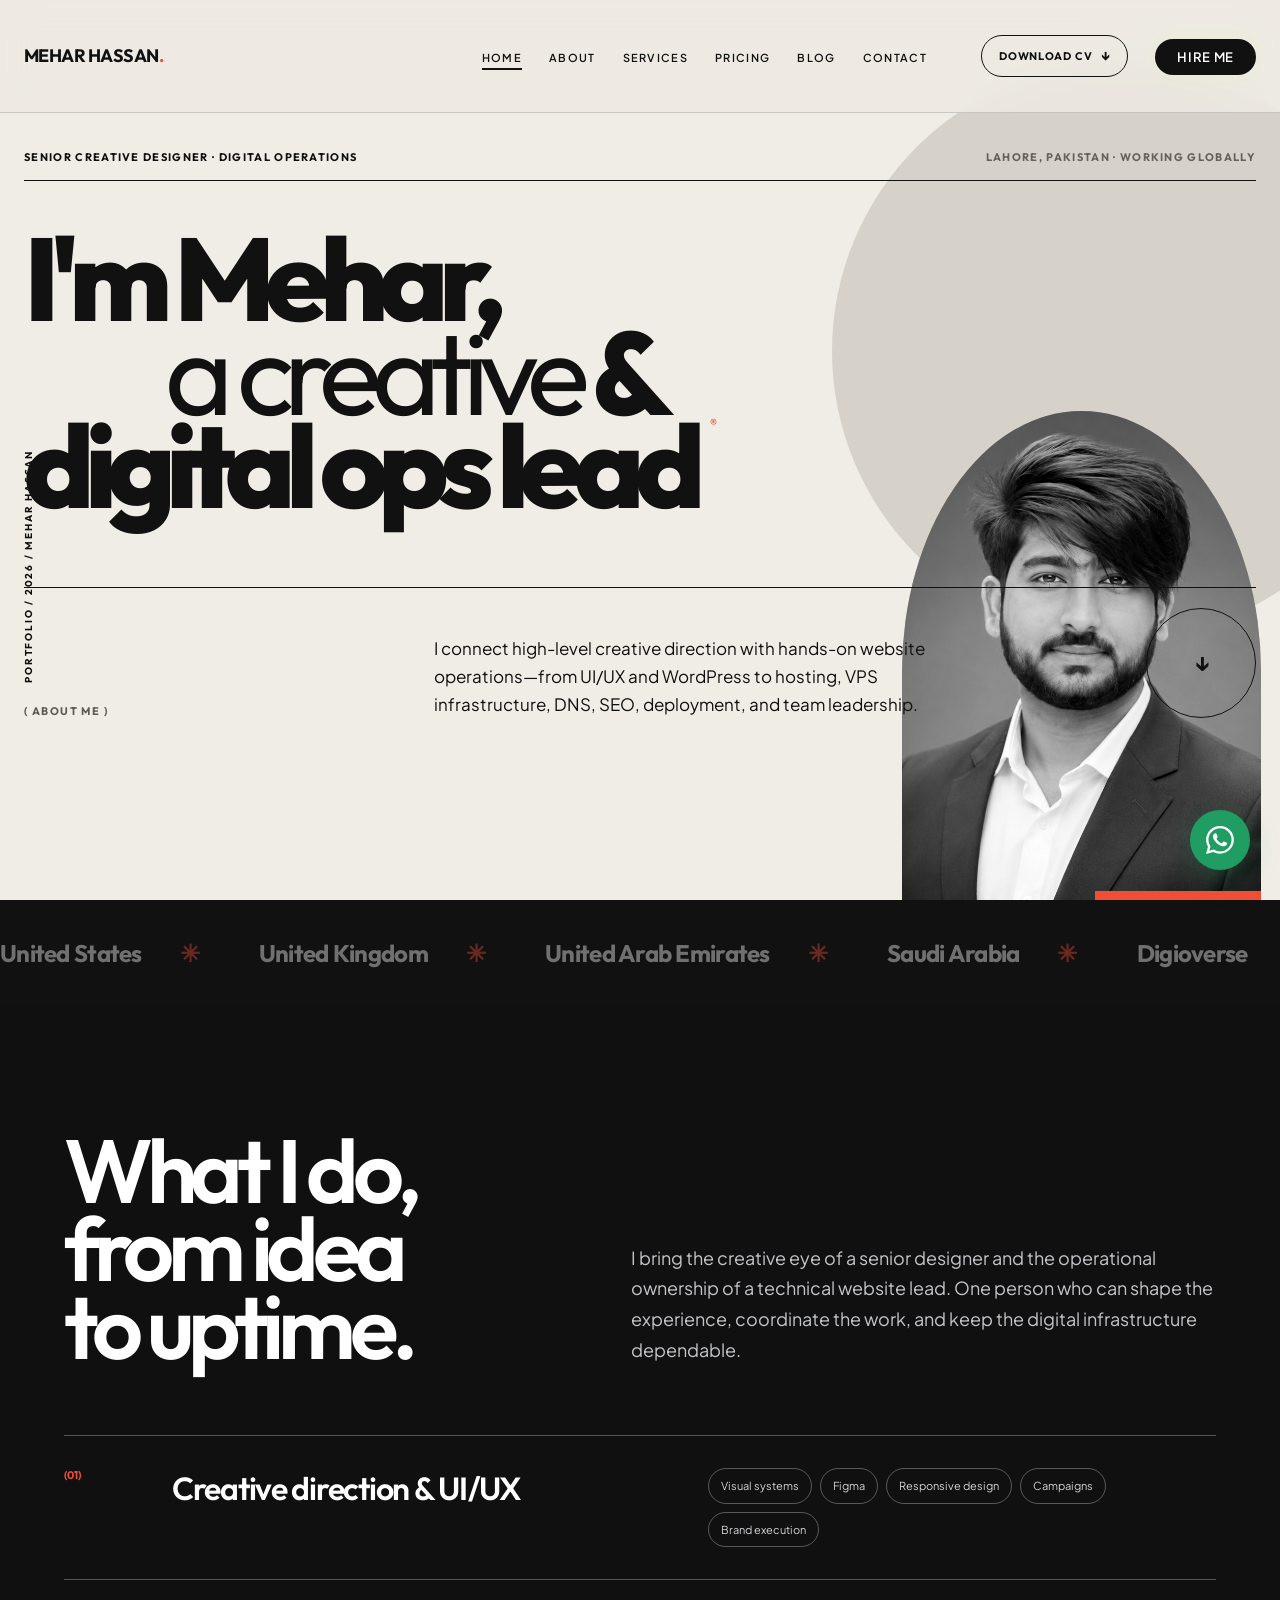
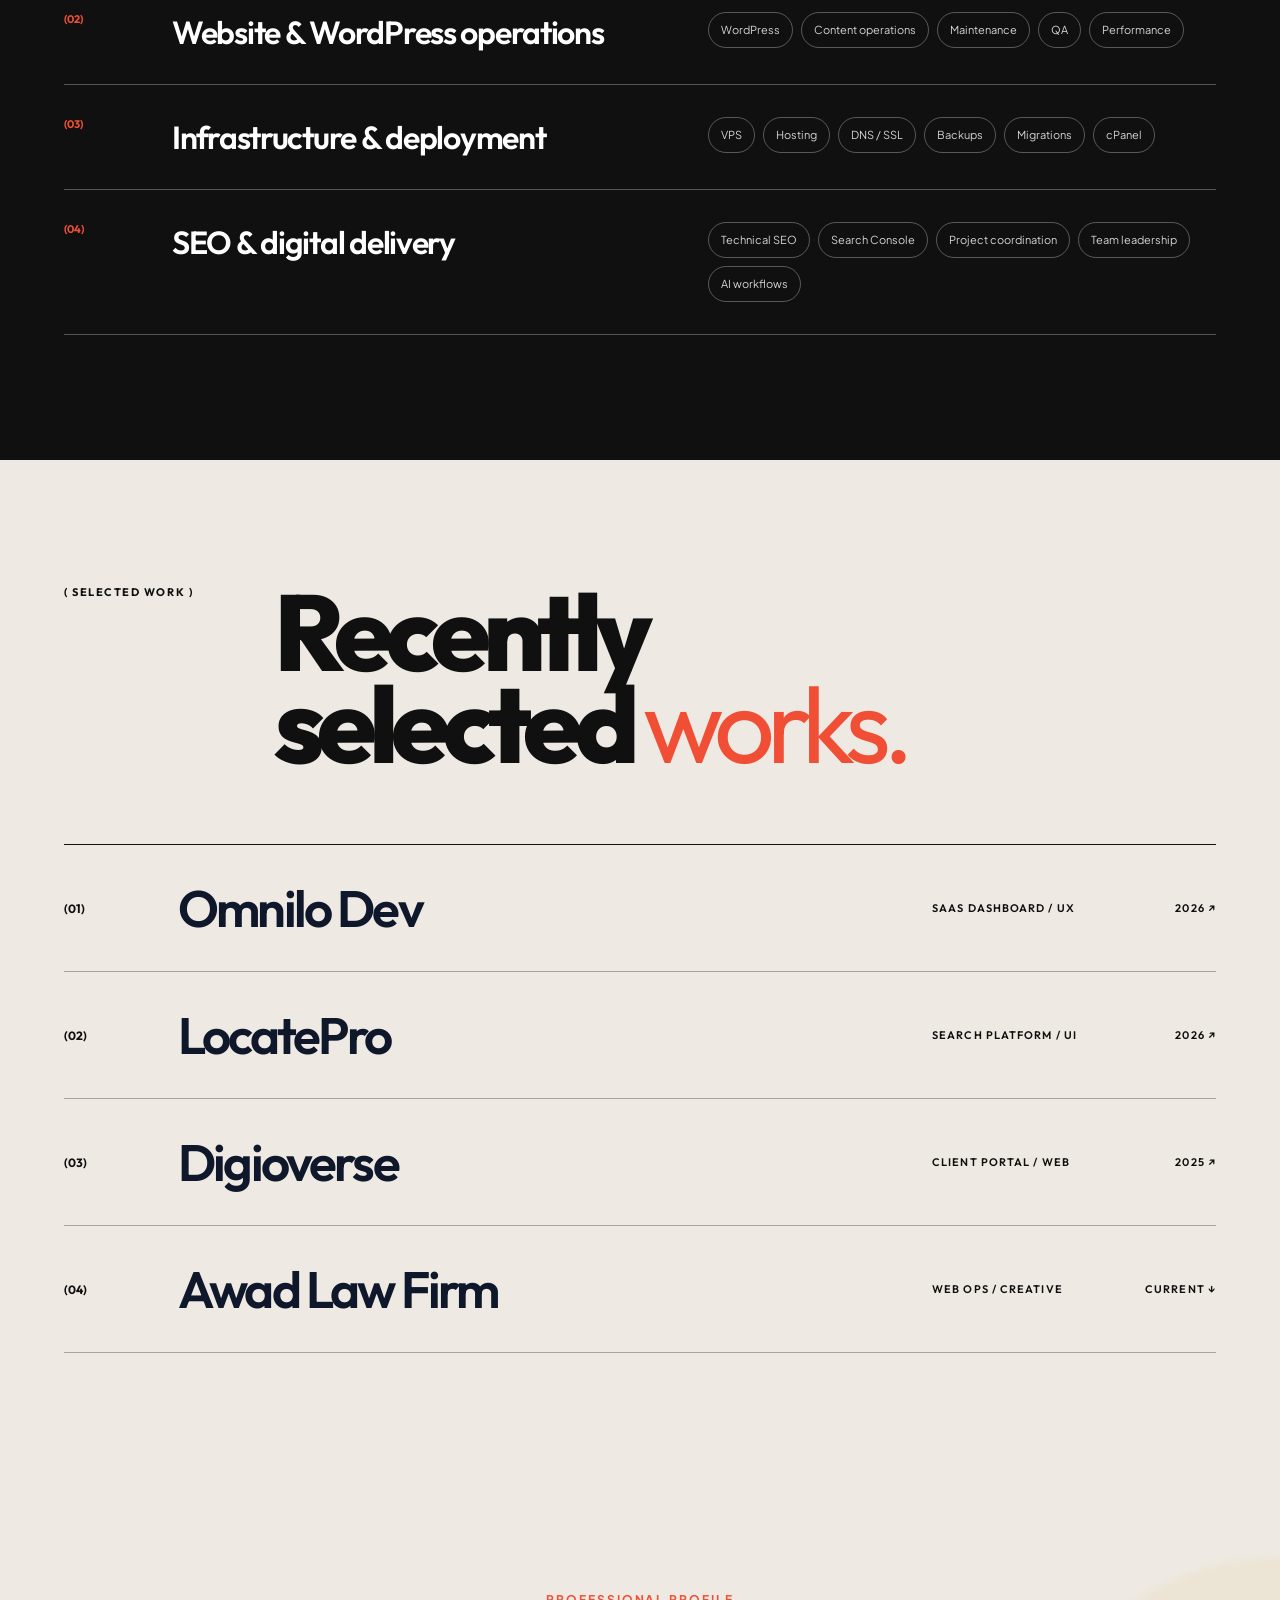
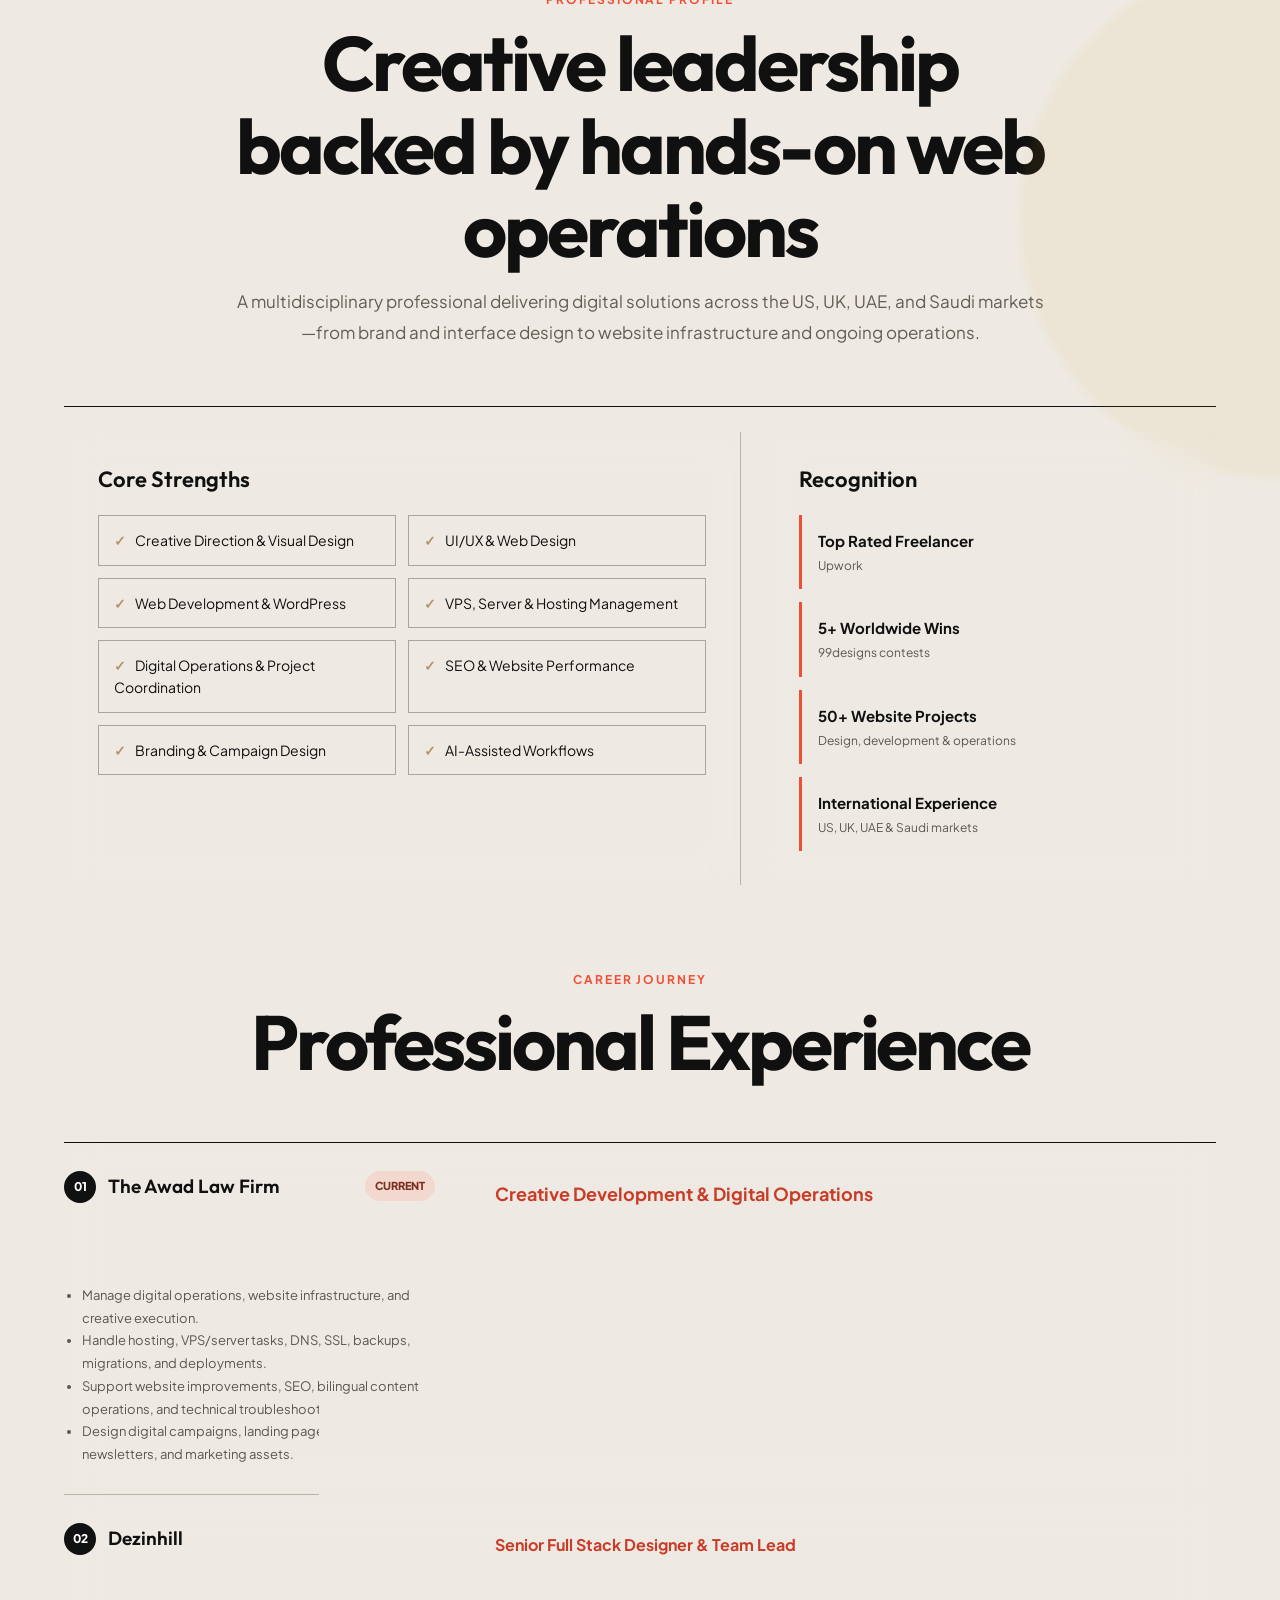
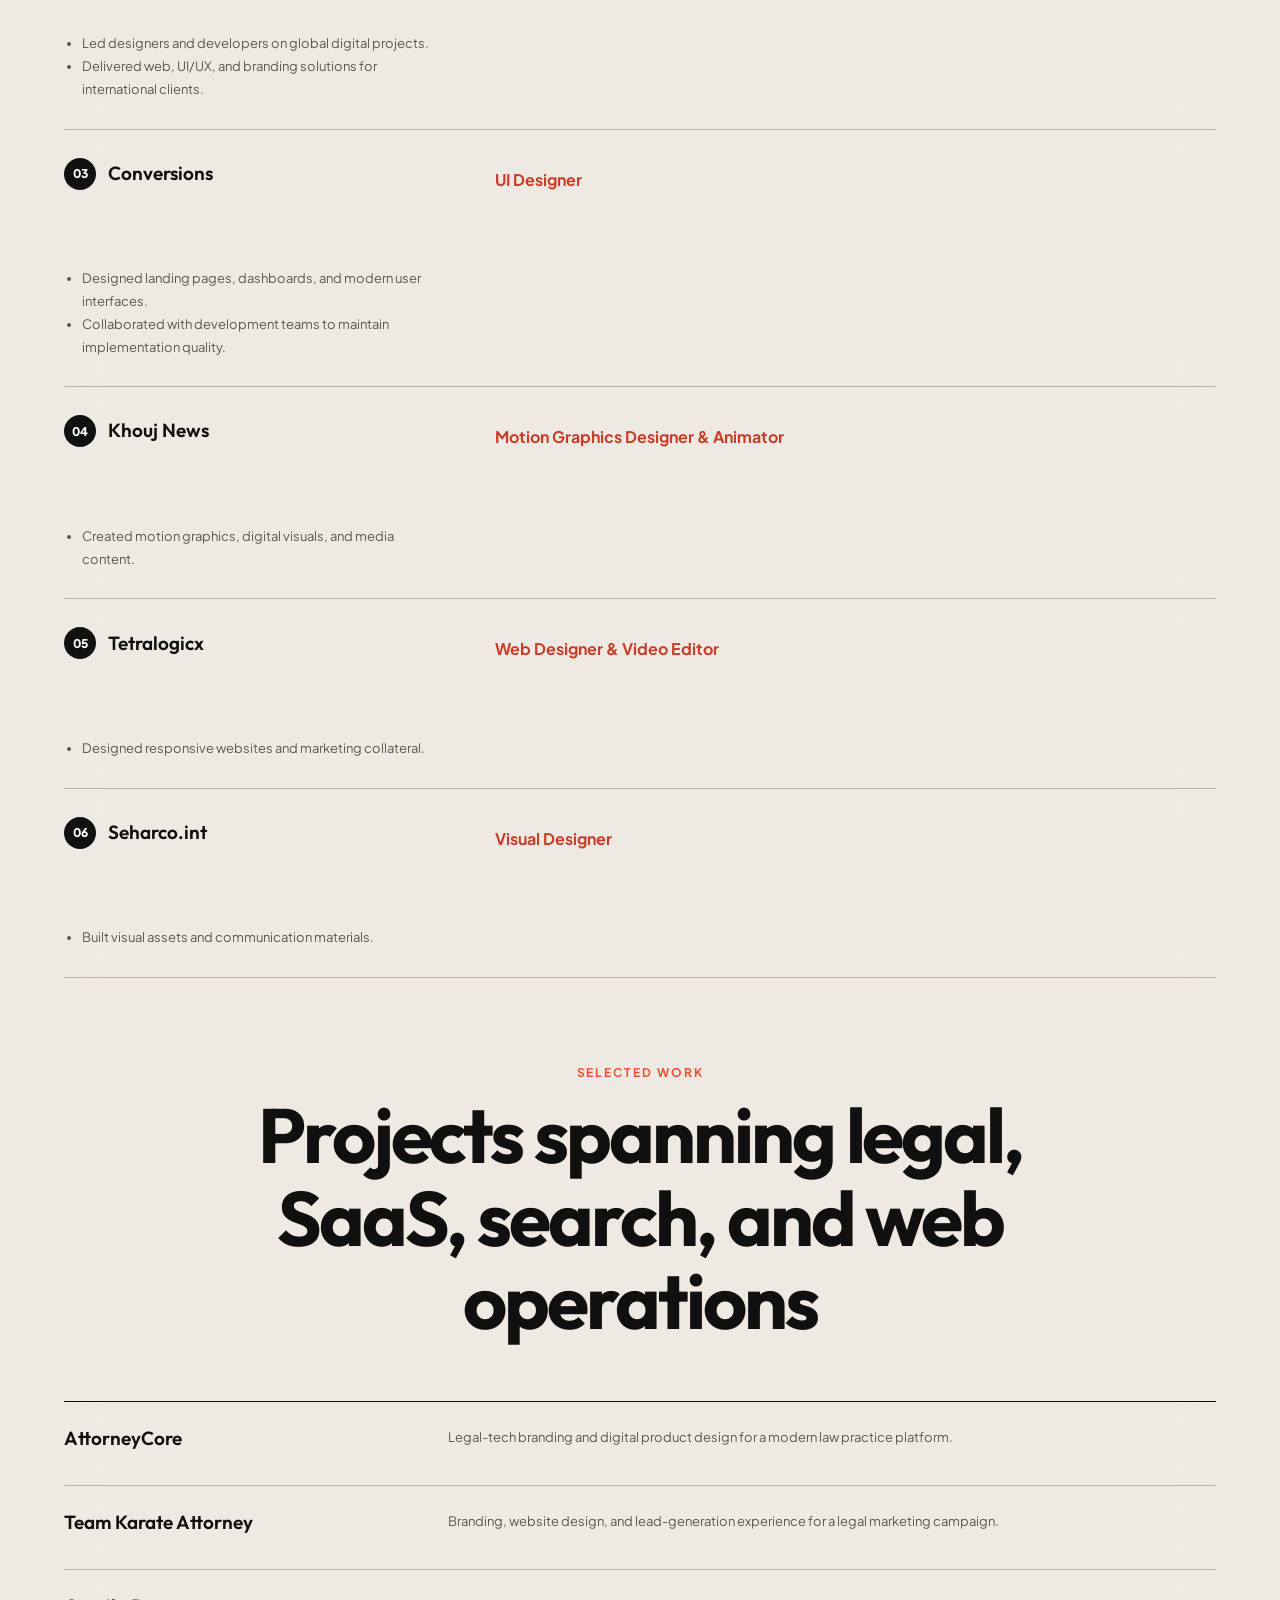
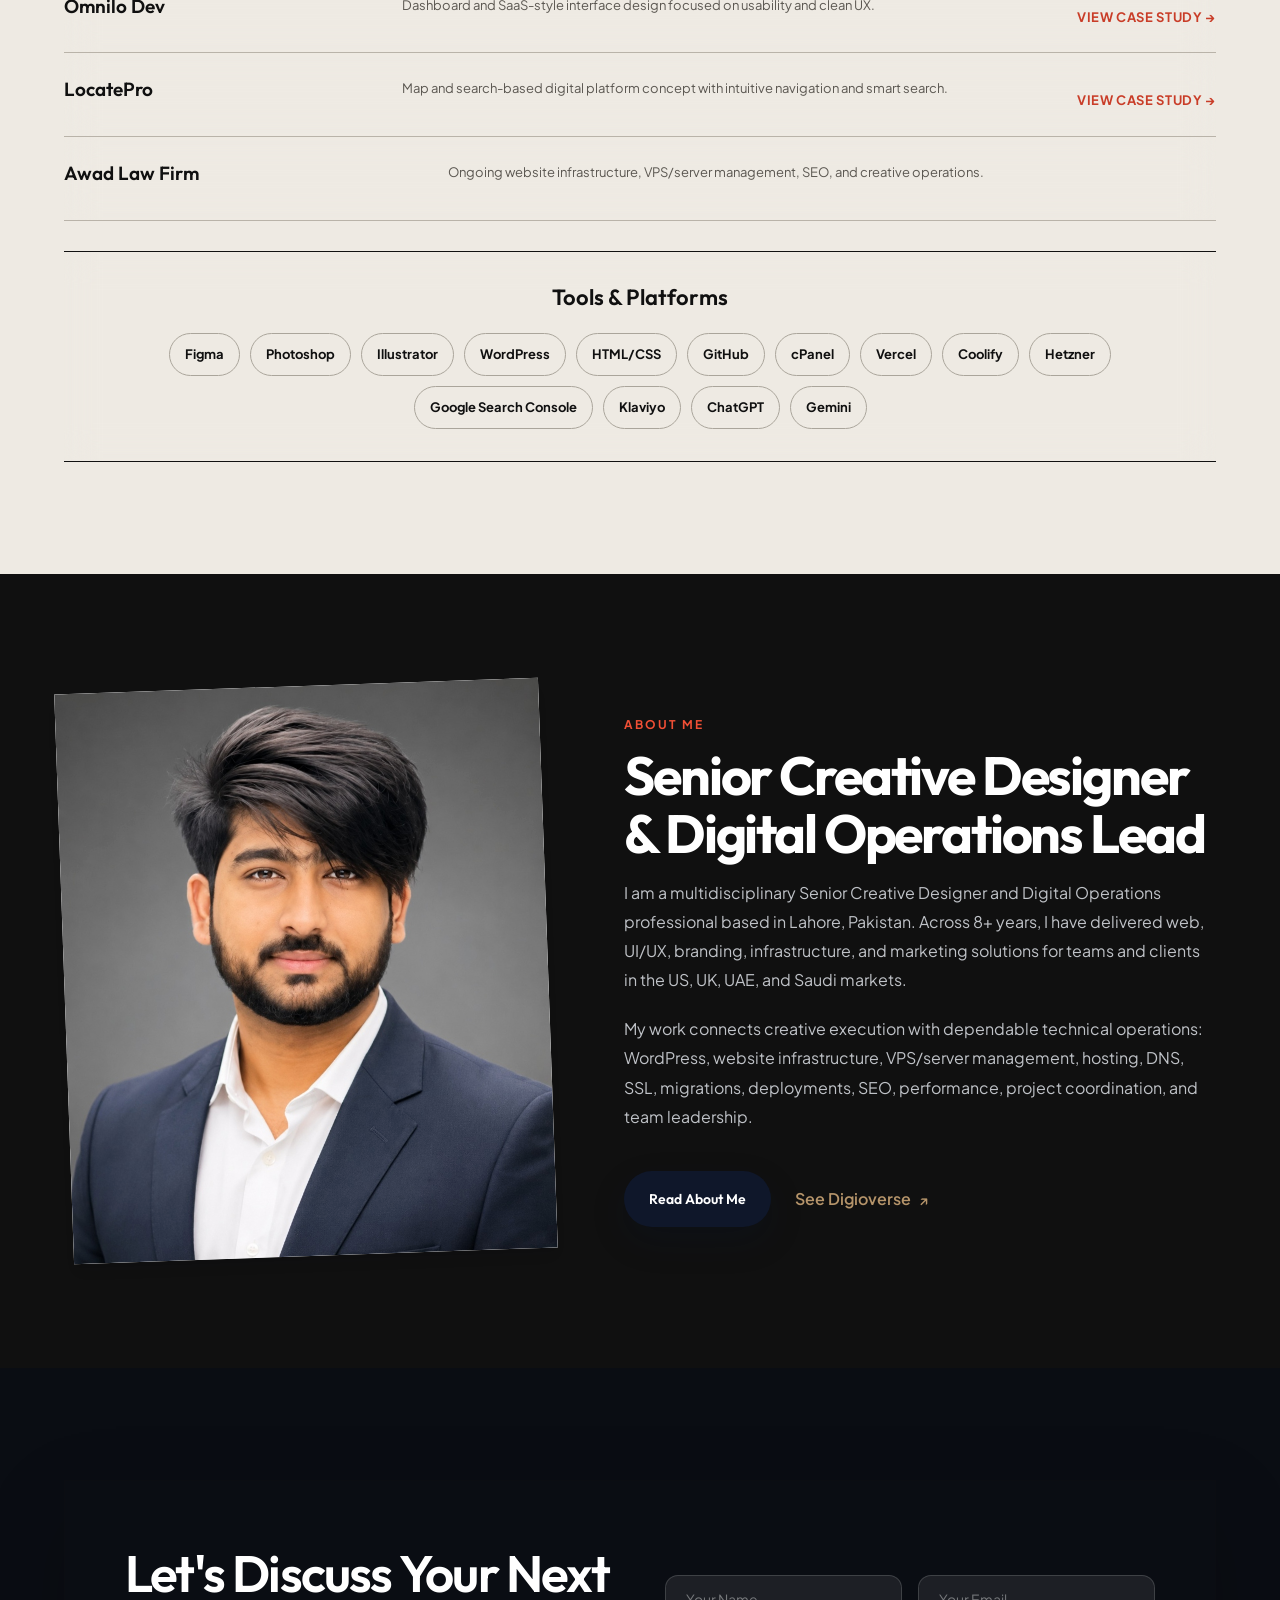
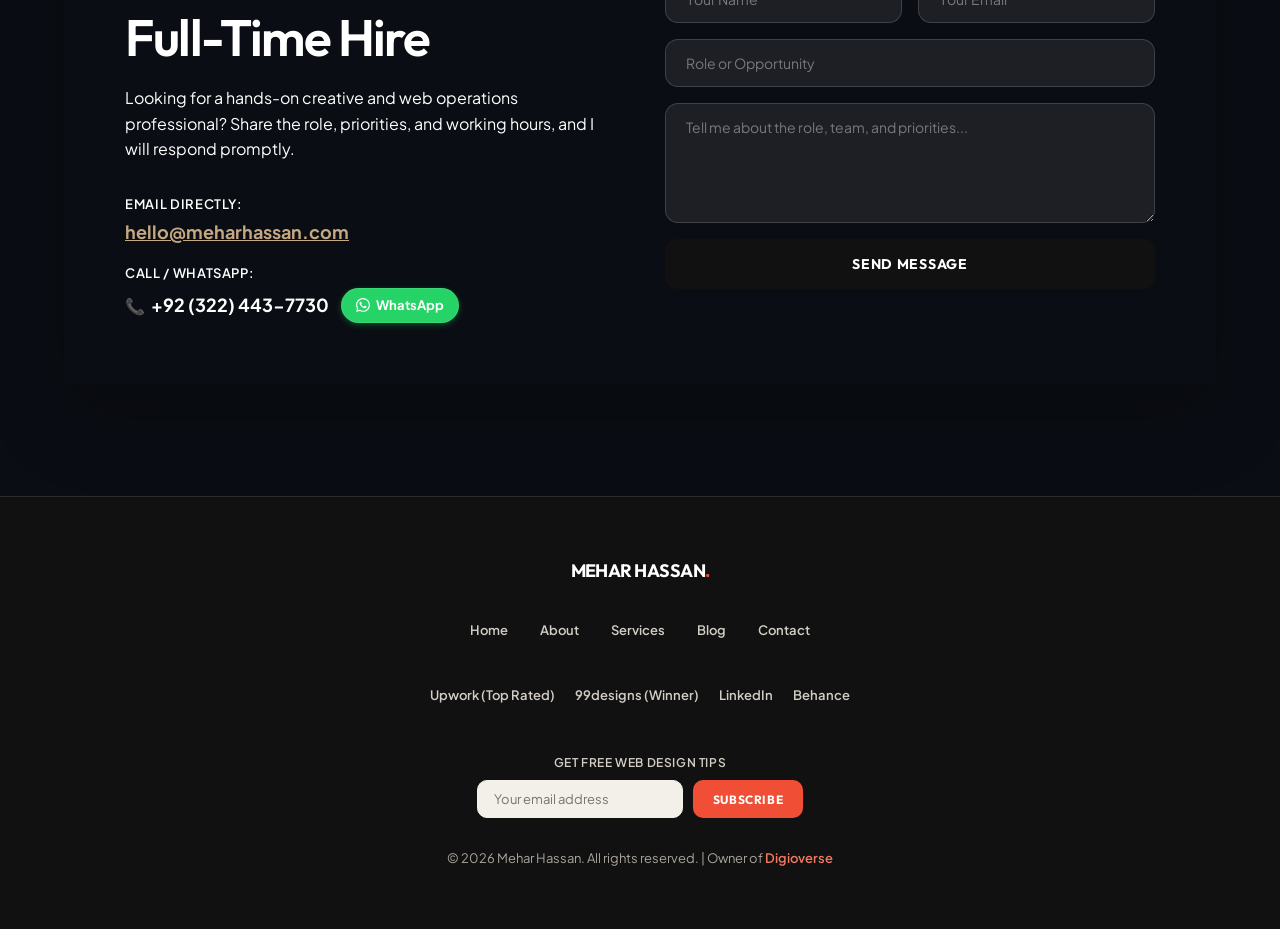
==== commit 1c8c49bd: "Add Mehar brand favicon" ====
--- a/website_prepped_for_cpanel/index.html
+++ b/website_prepped_for_cpanel/index.html
@@ -36,7 +36,8 @@
     <link rel="preconnect" href="https://fonts.gstatic.com" crossorigin>
 
     <!-- Favicon (Modern SVG Emoji style) -->
-    <link rel="icon" href="data:image/svg+xml,<svg xmlns=%22http://www.w3.org/2000/svg%22 viewBox=%220 0 100 100%22><text y=%22.9em%22 font-size=%2290%22>💻</text></svg>" />
+    <link rel="icon" type="image/png" href="./favicon.png" />
+    <link rel="apple-touch-icon" href="./favicon.png" />
 
     <!-- Master CSS -->
     <link rel="stylesheet" href="./style.css">
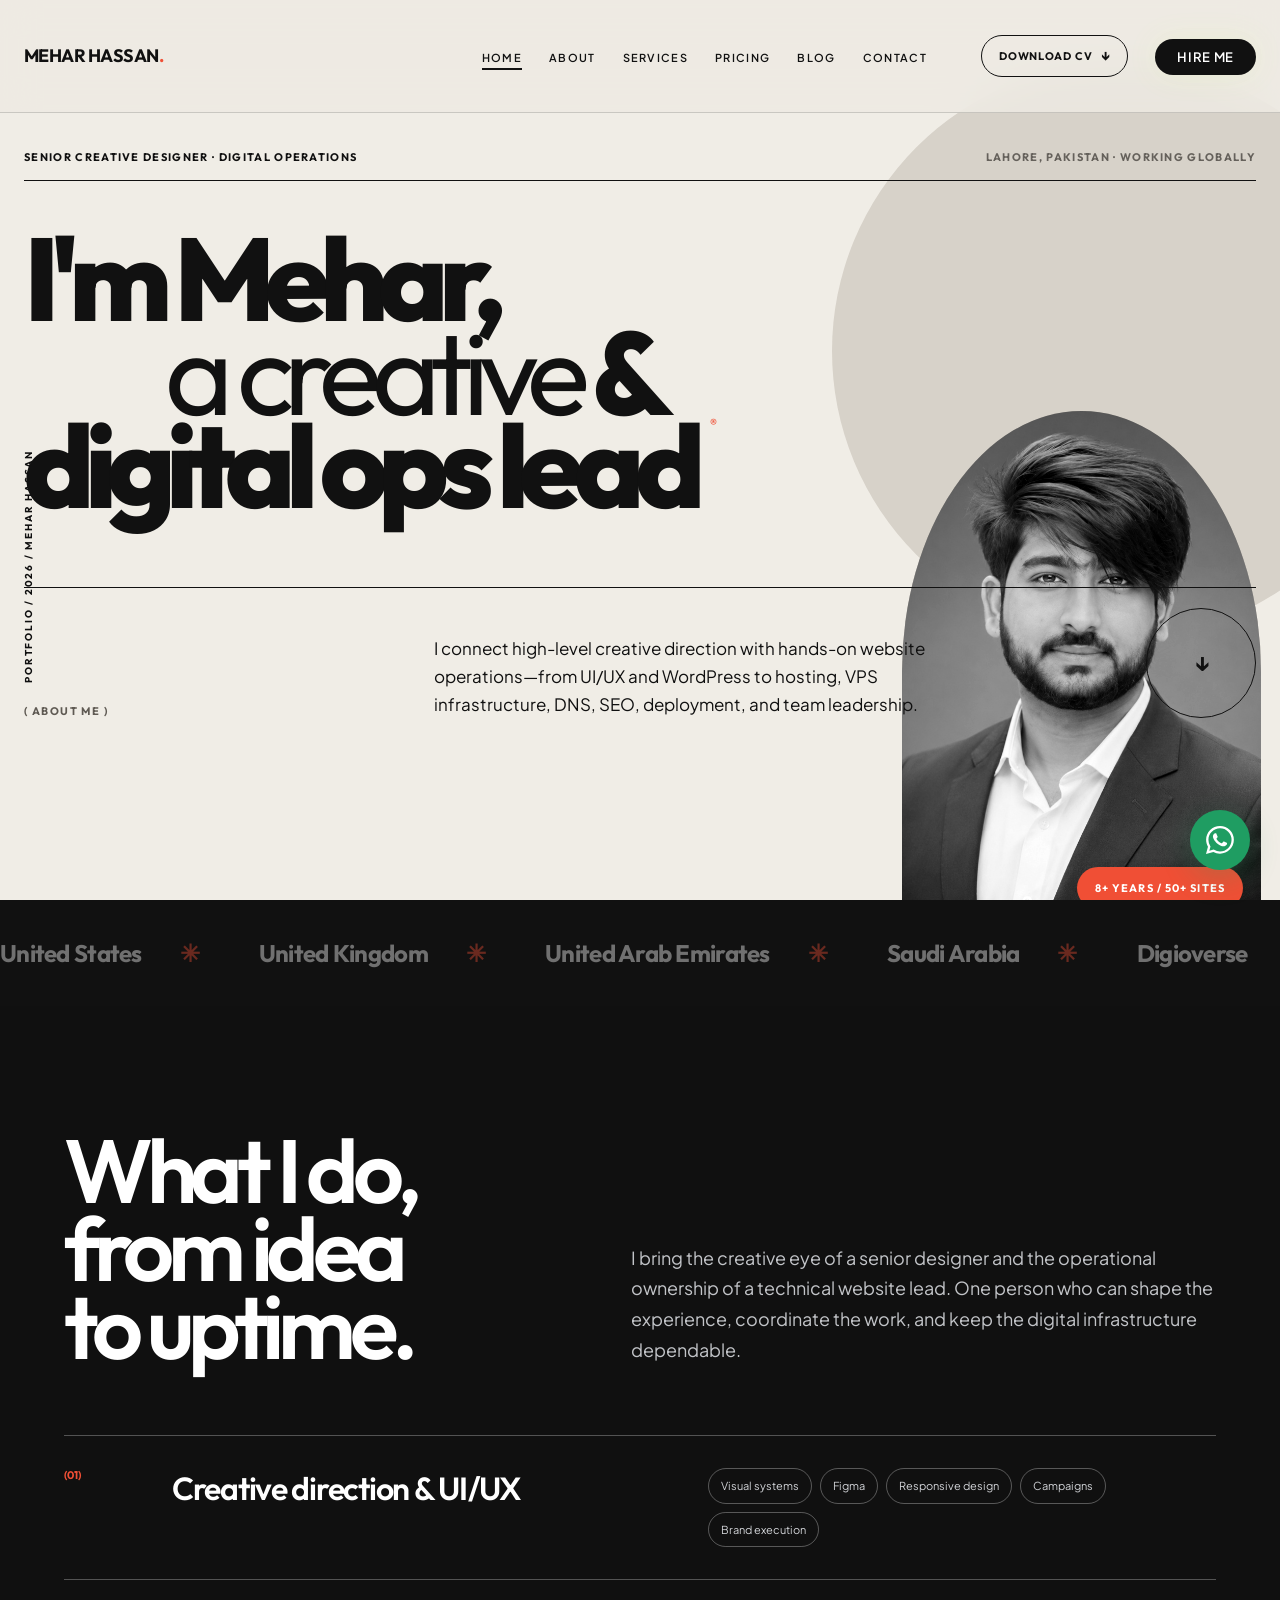
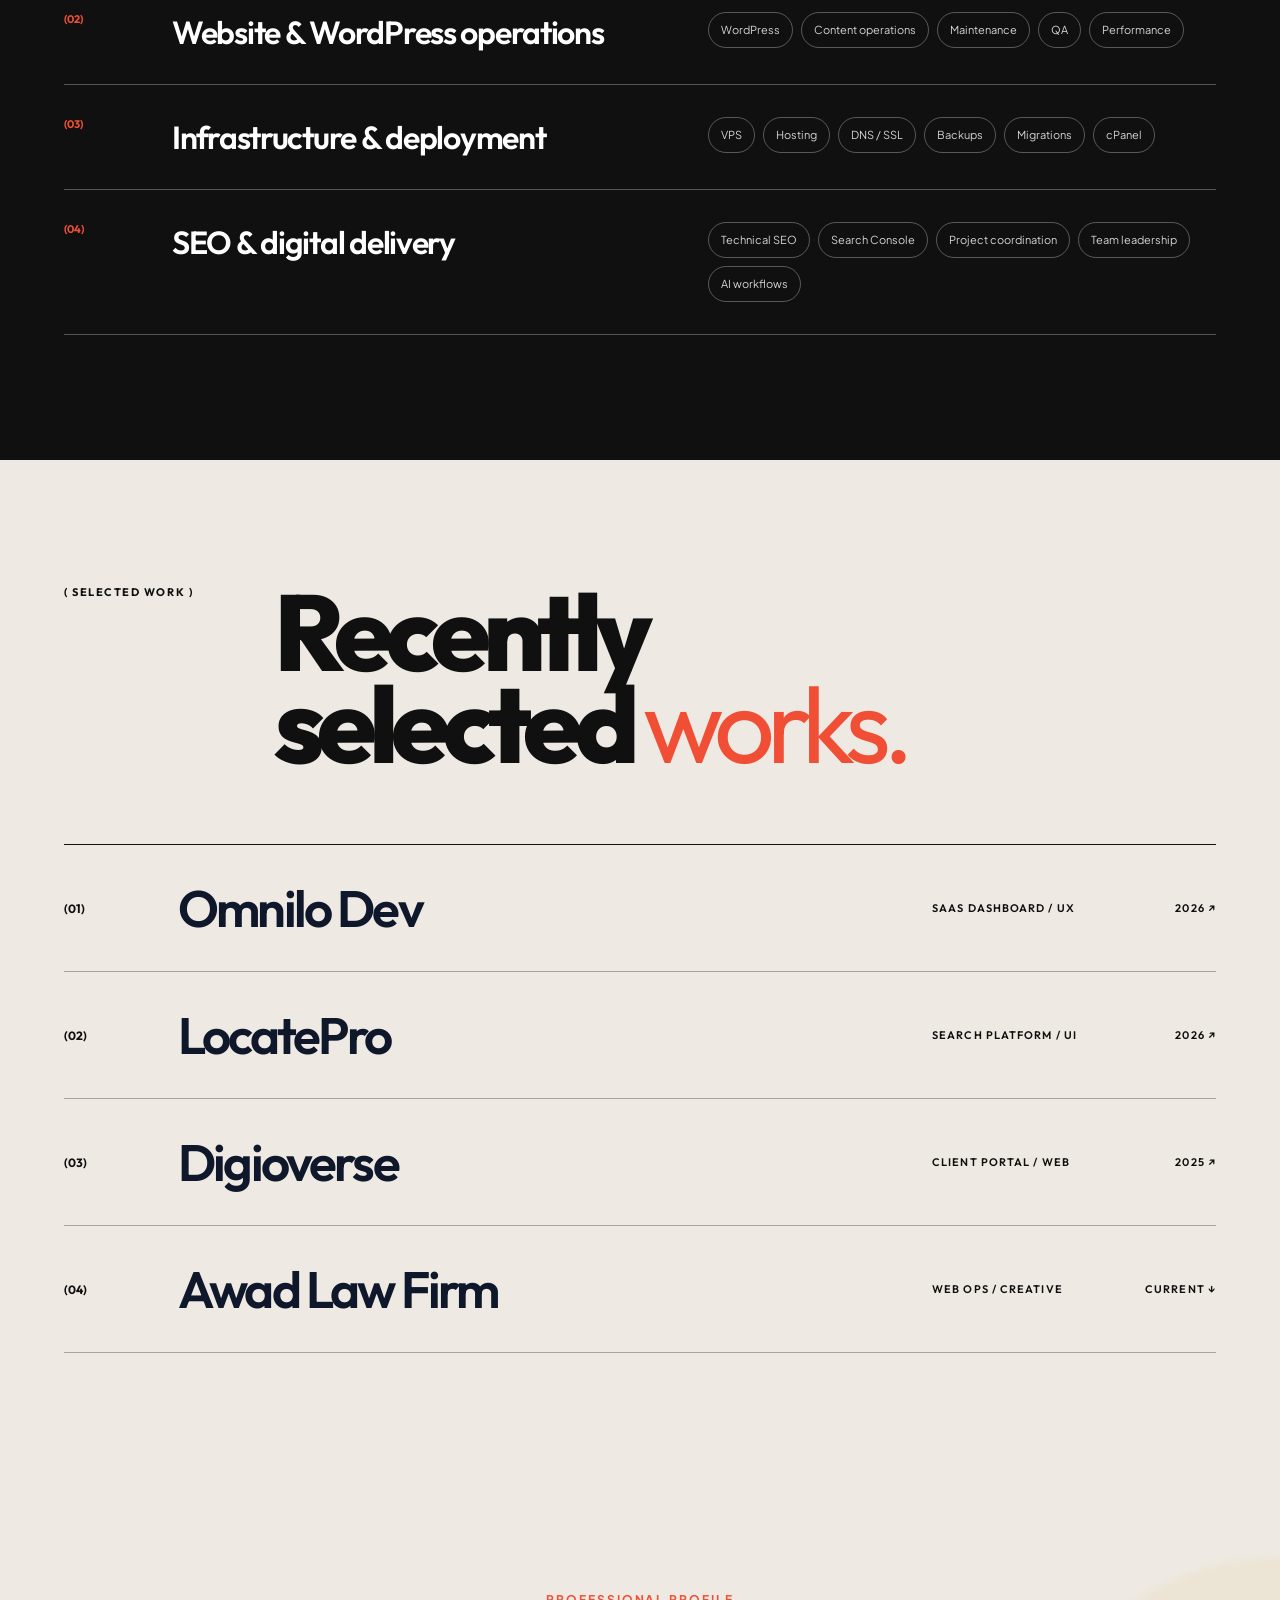
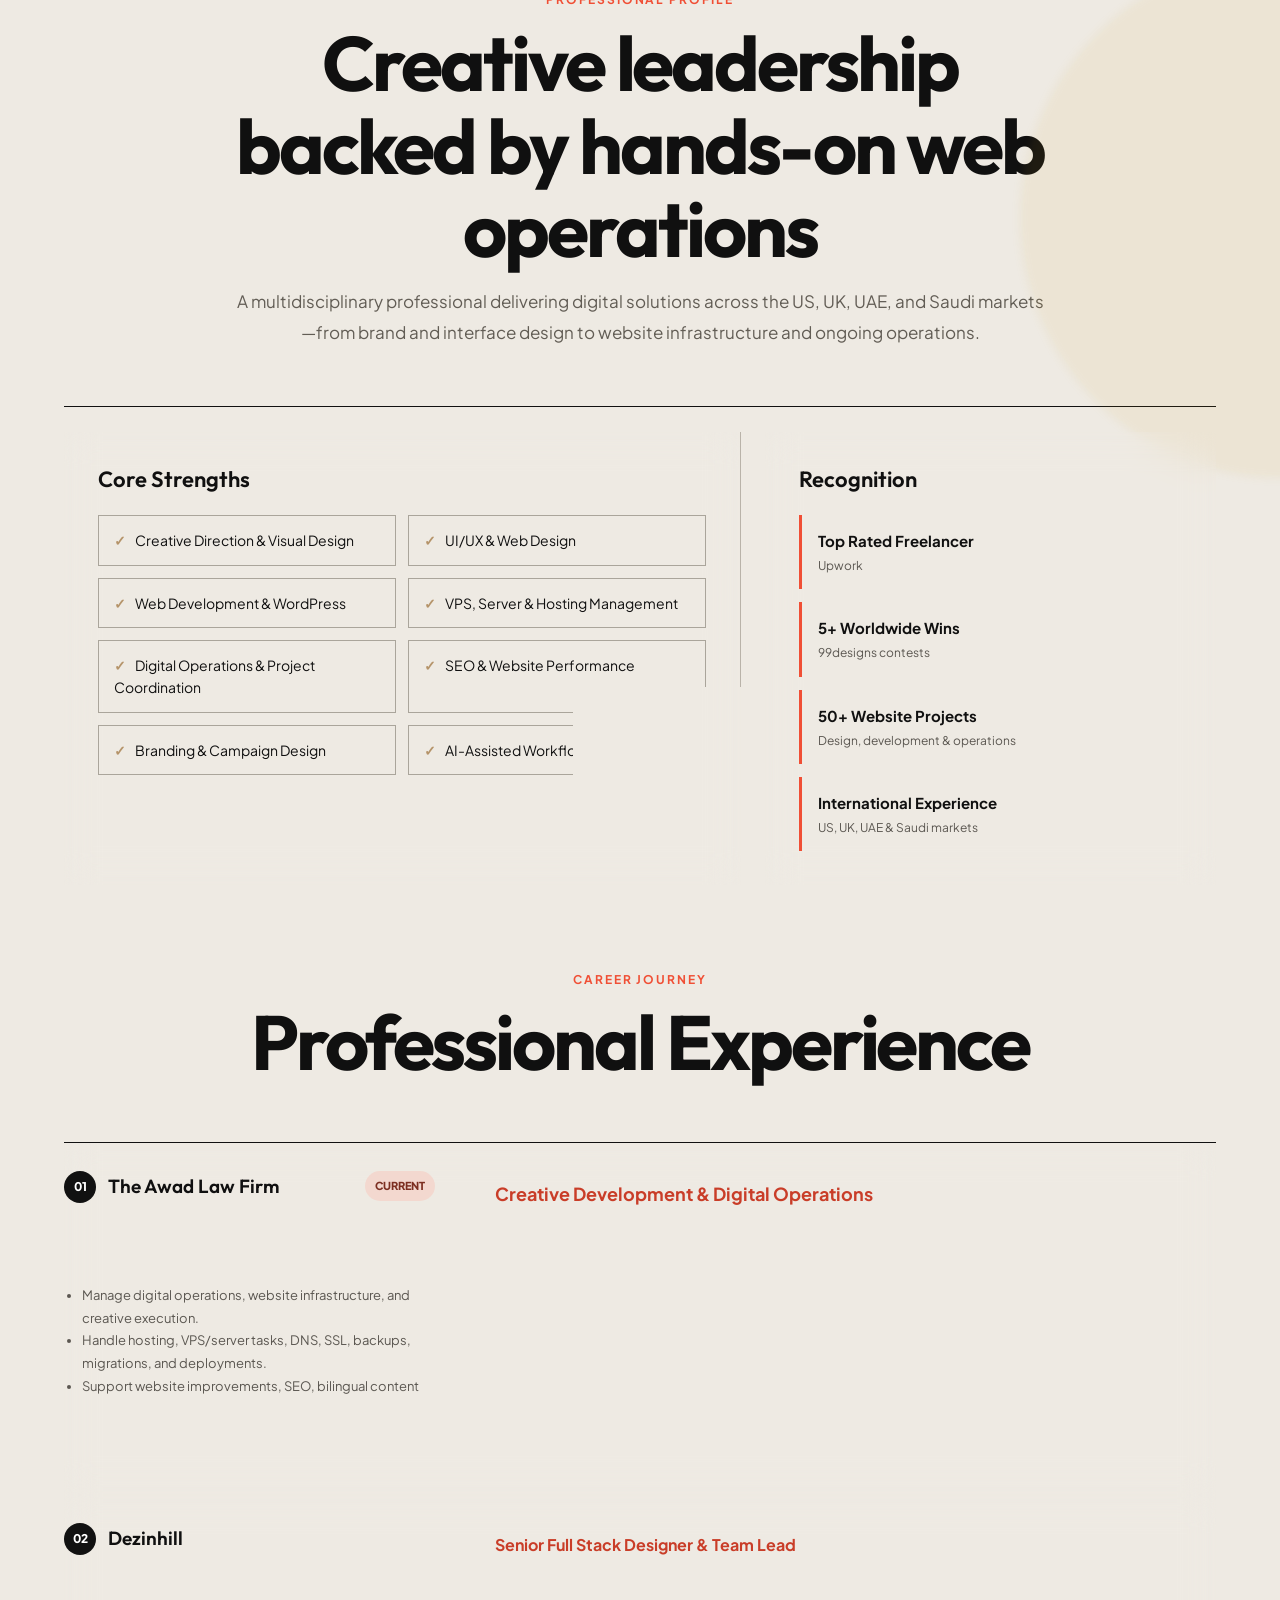
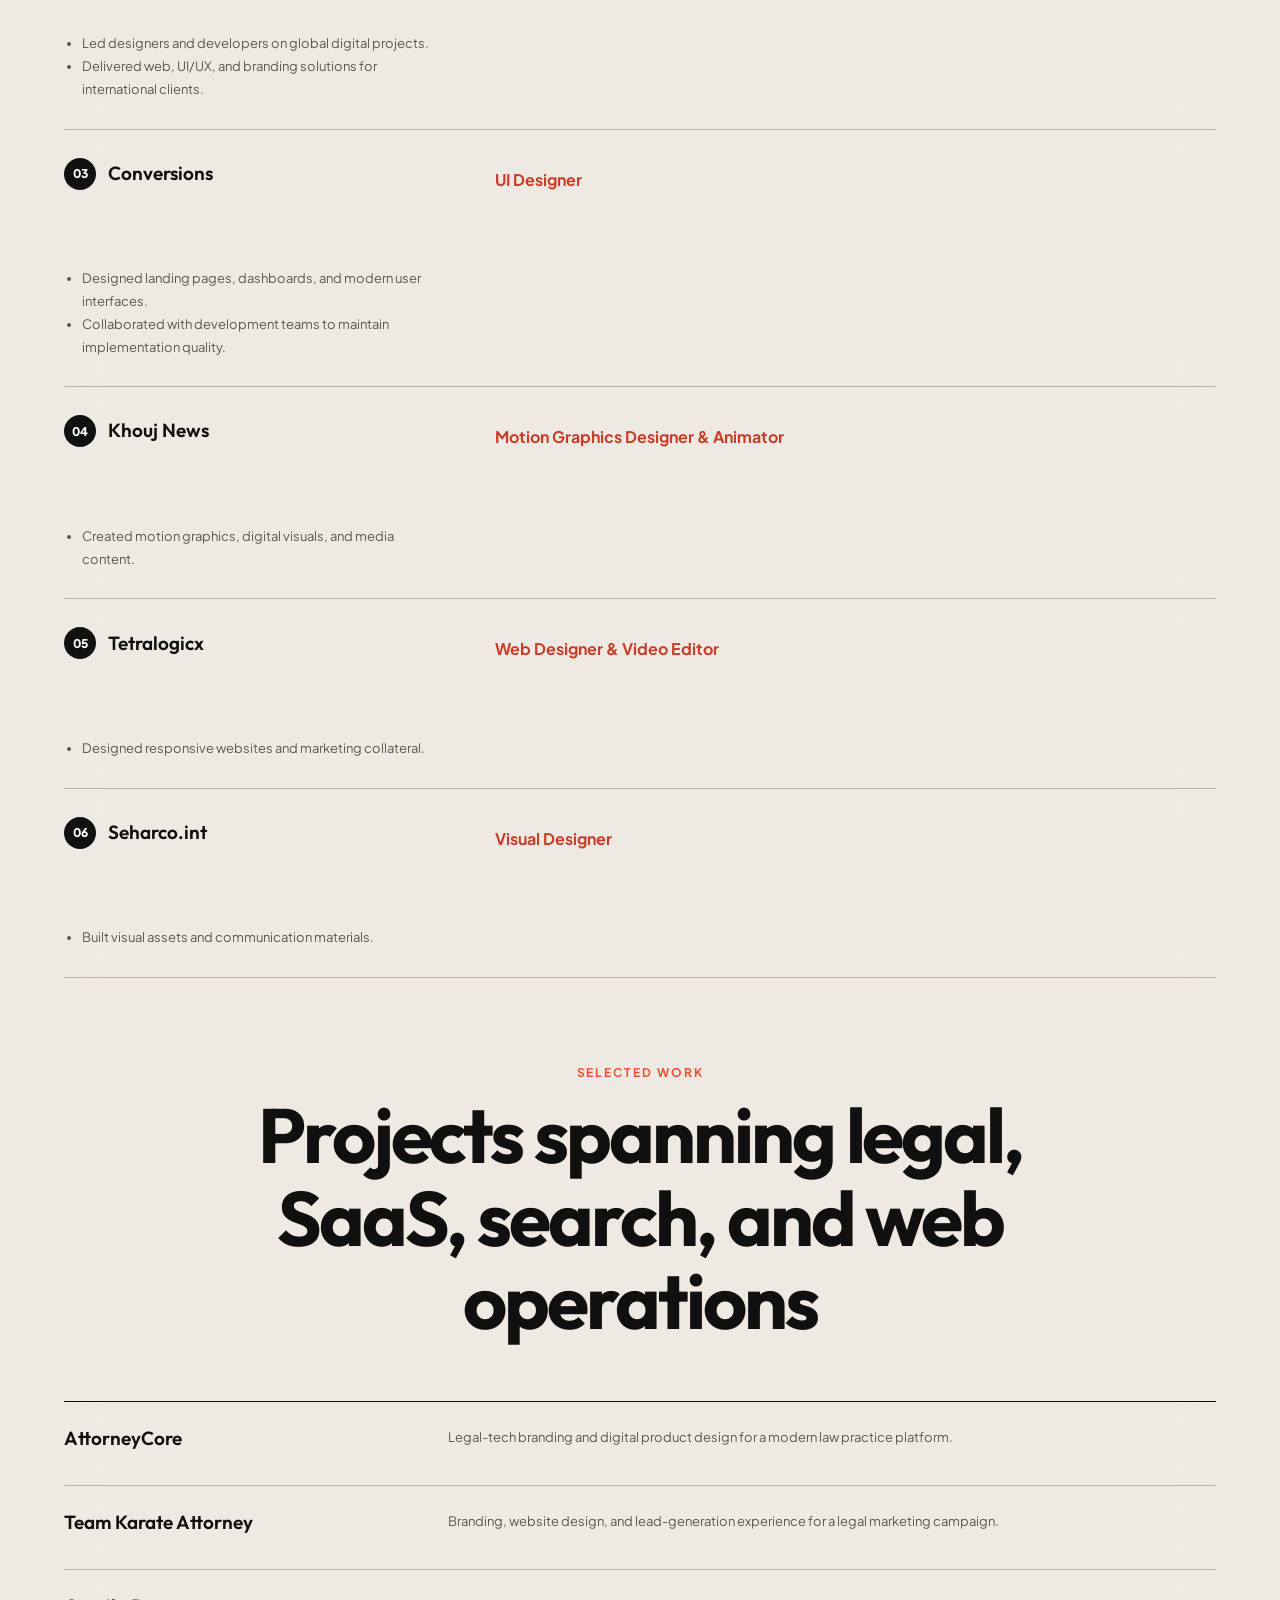
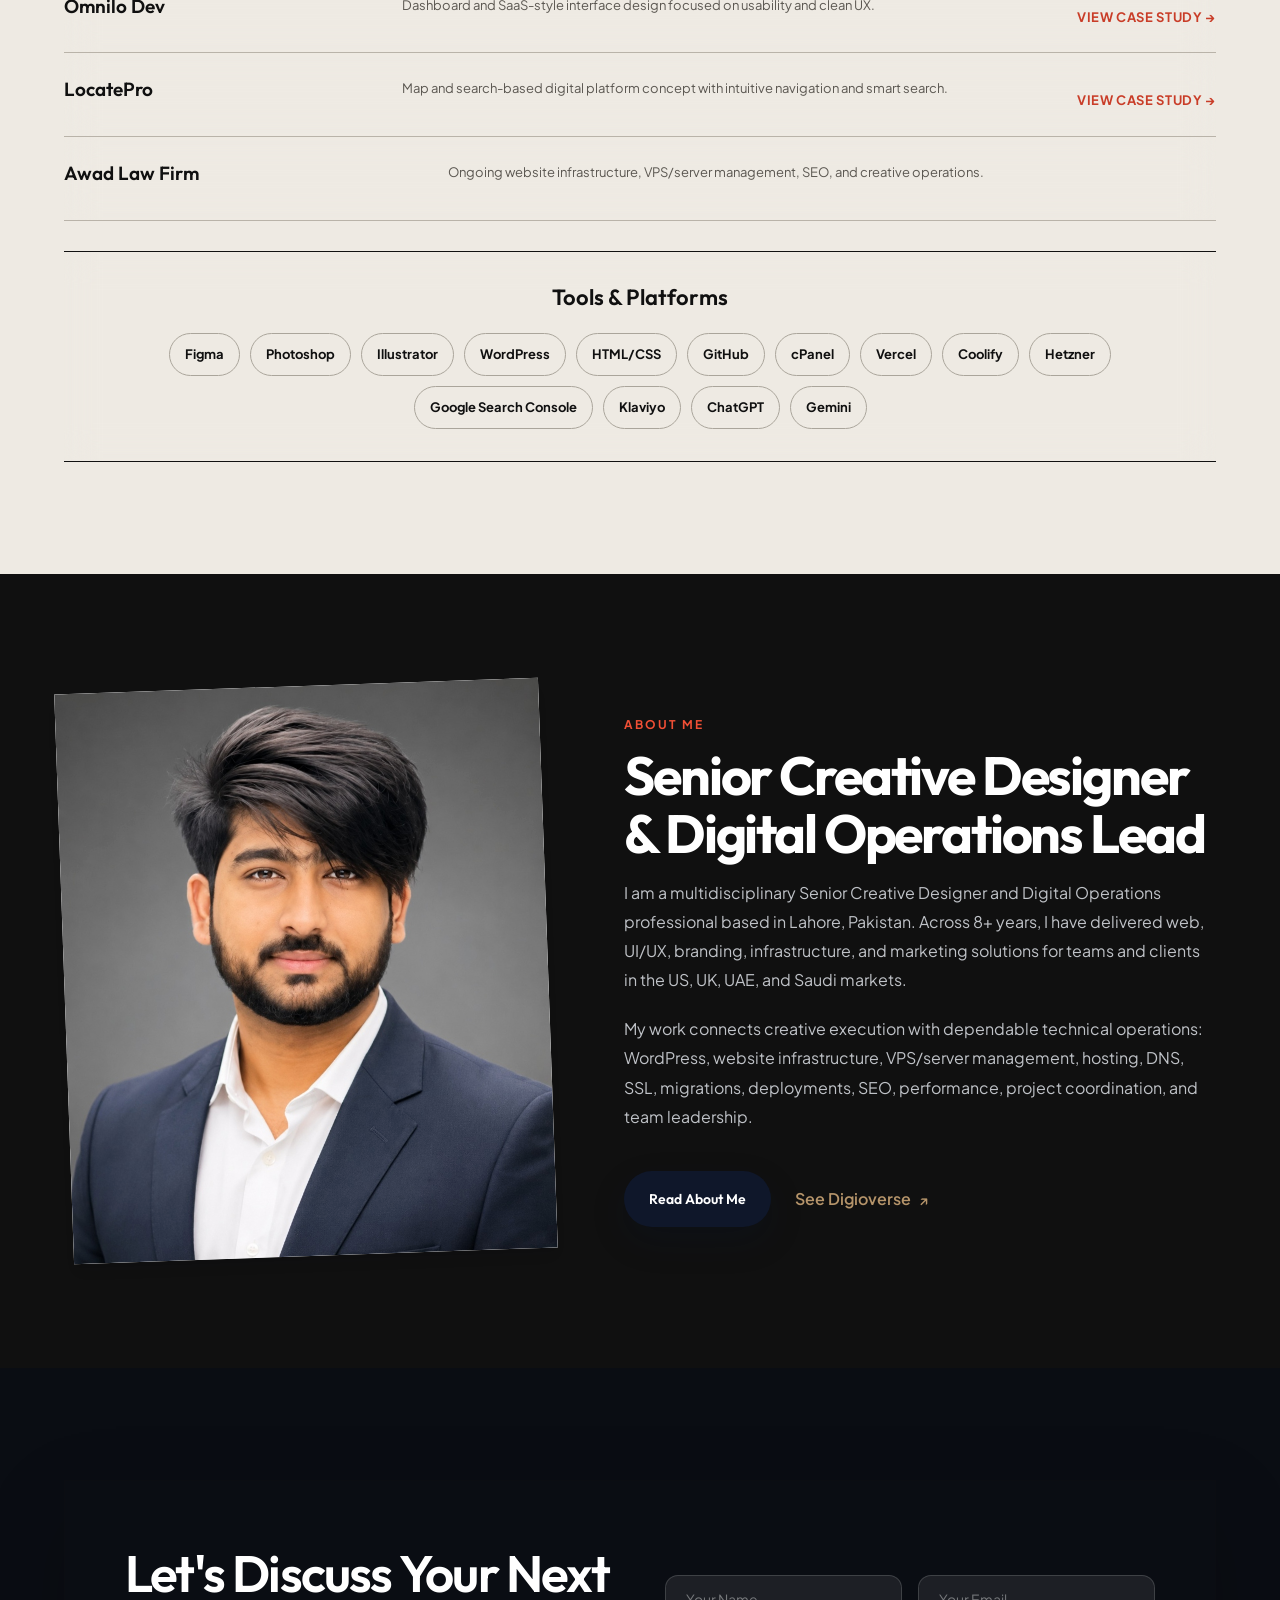
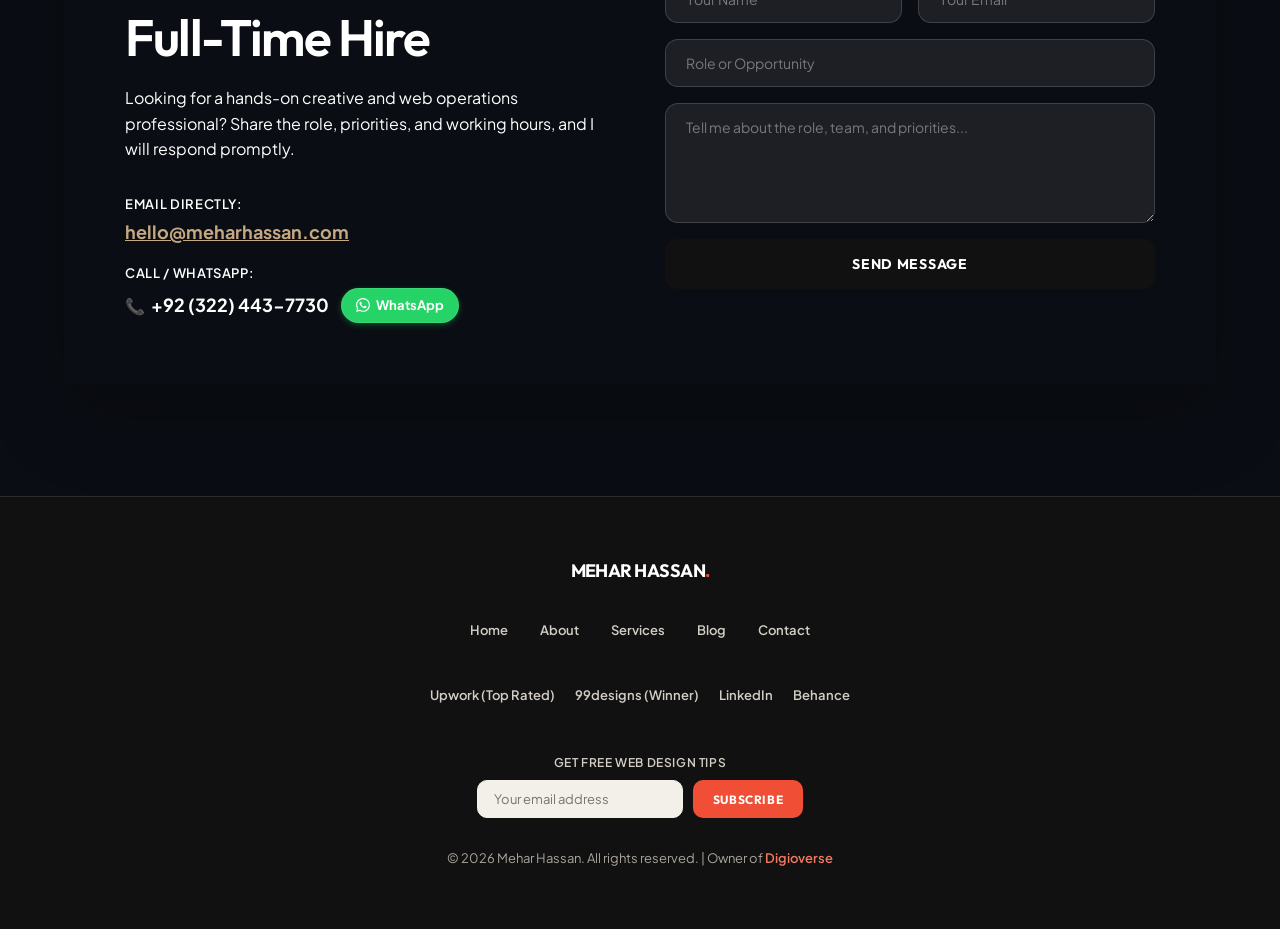
==== commit b03f6378: "Repair internal page links and hero badge overlap" ====
--- a/website_prepped_for_cpanel/index.html
+++ b/website_prepped_for_cpanel/index.html
@@ -50,6 +50,7 @@
     <link rel="stylesheet" href="./editorial-fixes.css">
     <link rel="stylesheet" href="./palette-polish.css">
     <link rel="stylesheet" href="./final-layout.css">
+    <link rel="stylesheet" href="./navigation-fix.css">
 
     <!-- Structured Data (JSON-LD Schema) for Google Search & LLM GEO -->
     <script type="application/ld+json">
@@ -167,14 +168,14 @@
         
         <ul class="nav-menu">
           <li><a href="/" class="nav-link active">Home</a></li>
-          <li><a href="about" class="nav-link">About</a></li>
-          <li><a href="services" class="nav-link">Services</a></li>
-          <li><a href="pricing" class="nav-link">Pricing</a></li>
-          <li><a href="blog" class="nav-link">Blog</a></li>
-          <li><a href="contact" class="nav-link">Contact</a></li>
+          <li><a href="about.html" class="nav-link">About</a></li>
+          <li><a href="services.html" class="nav-link">Services</a></li>
+          <li><a href="pricing.html" class="nav-link">Pricing</a></li>
+          <li><a href="blog.html" class="nav-link">Blog</a></li>
+          <li><a href="contact.html" class="nav-link">Contact</a></li>
           <li><button class="theme-toggle" aria-label="Toggle dark mode">🌙</button></li>
           <li><a href="./Mehar-Hassan-CV.pdf" class="nav-cv" download="Mehar-Hassan-CV.pdf">Download CV</a></li>
-          <li><a href="contact" class="nav-cta">Hire Me</a></li>
+          <li><a href="contact.html" class="nav-cta">Hire Me</a></li>
         </ul>
         
         <button class="menu-btn" aria-label="Toggle Menu">
@@ -258,9 +259,9 @@
       <div class="container">
         <div class="editorial-heading"><span class="editorial-label">( Selected work )</span><h2>Recently<br>selected <em>works.</em></h2></div>
         <div class="work-list">
-          <a class="work-row" href="case-study-omnilo"><span class="num">(01)</span><h3>Omnilo Dev</h3><span class="type">SaaS dashboard / UX</span><span class="year">2026 ↗</span></a>
-          <a class="work-row" href="case-study-locatepro"><span class="num">(02)</span><h3>LocatePro</h3><span class="type">Search platform / UI</span><span class="year">2026 ↗</span></a>
-          <a class="work-row" href="case-study-digioverse"><span class="num">(03)</span><h3>Digioverse</h3><span class="type">Client portal / Web</span><span class="year">2025 ↗</span></a>
+          <a class="work-row" href="case-study-omnilo.html"><span class="num">(01)</span><h3>Omnilo Dev</h3><span class="type">SaaS dashboard / UX</span><span class="year">2026 ↗</span></a>
+          <a class="work-row" href="case-study-locatepro.html"><span class="num">(02)</span><h3>LocatePro</h3><span class="type">Search platform / UI</span><span class="year">2026 ↗</span></a>
+          <a class="work-row" href="case-study-digioverse.html"><span class="num">(03)</span><h3>Digioverse</h3><span class="type">Client portal / Web</span><span class="year">2025 ↗</span></a>
           <a class="work-row" href="#experience"><span class="num">(04)</span><h3>Awad Law Firm</h3><span class="type">Web ops / Creative</span><span class="year">Current ↓</span></a>
         </div>
       </div>
@@ -325,8 +326,8 @@
         <div class="cv-project-grid">
           <article class="glass-card cv-project reveal"><h3>AttorneyCore</h3><p>Legal-tech branding and digital product design for a modern law practice platform.</p></article>
           <article class="glass-card cv-project reveal"><h3>Team Karate Attorney</h3><p>Branding, website design, and lead-generation experience for a legal marketing campaign.</p></article>
-          <article class="glass-card cv-project reveal"><h3>Omnilo Dev</h3><p>Dashboard and SaaS-style interface design focused on usability and clean UX.</p><a href="case-study-omnilo" class="portfolio-link">View case study →</a></article>
-          <article class="glass-card cv-project reveal"><h3>LocatePro</h3><p>Map and search-based digital platform concept with intuitive navigation and smart search.</p><a href="case-study-locatepro" class="portfolio-link">View case study →</a></article>
+          <article class="glass-card cv-project reveal"><h3>Omnilo Dev</h3><p>Dashboard and SaaS-style interface design focused on usability and clean UX.</p><a href="case-study-omnilo.html" class="portfolio-link">View case study →</a></article>
+          <article class="glass-card cv-project reveal"><h3>LocatePro</h3><p>Map and search-based digital platform concept with intuitive navigation and smart search.</p><a href="case-study-locatepro.html" class="portfolio-link">View case study →</a></article>
           <article class="glass-card cv-project reveal"><h3>Awad Law Firm</h3><p>Ongoing website infrastructure, VPS/server management, SEO, and creative operations.</p></article>
         </div>
 
@@ -350,7 +351,7 @@
           <p>I am a multidisciplinary Senior Creative Designer and Digital Operations professional based in Lahore, Pakistan. Across 8+ years, I have delivered web, UI/UX, branding, infrastructure, and marketing solutions for teams and clients in the US, UK, UAE, and Saudi markets.</p>
           <p>My work connects creative execution with dependable technical operations: WordPress, website infrastructure, VPS/server management, hosting, DNS, SSL, migrations, deployments, SEO, performance, project coordination, and team leadership.</p>
           <div class="about-links">
-            <a href="about" class="btn-primary">Read About Me</a>
+            <a href="about.html" class="btn-primary">Read About Me</a>
             <a href="https://digioverse.com" target="_blank" rel="noopener" class="link-external">
               See Digioverse 
               <span style="font-size: 14px;">↗</span>
@@ -412,10 +413,10 @@
         
         <ul class="footer-links">
           <li><a href="/" class="footer-link">Home</a></li>
-          <li><a href="about" class="footer-link">About</a></li>
-          <li><a href="services" class="footer-link">Services</a></li>
-          <li><a href="blog" class="footer-link">Blog</a></li>
-          <li><a href="contact" class="footer-link">Contact</a></li>
+          <li><a href="about.html" class="footer-link">About</a></li>
+          <li><a href="services.html" class="footer-link">Services</a></li>
+          <li><a href="blog.html" class="footer-link">Blog</a></li>
+          <li><a href="contact.html" class="footer-link">Contact</a></li>
         </ul>
         <ul class="footer-links" style="margin-top: 10px; gap: 20px;">
           <li><a href="https://www.upwork.com/freelancers/~01f41d1749c9809704" target="_blank" rel="noopener" class="footer-link">Upwork (Top Rated)</a></li>
--- a/website_prepped_for_cpanel/navigation-fix.css
+++ b/website_prepped_for_cpanel/navigation-fix.css
@@ -0,0 +1,11 @@
+/* Navigation and hero overlap repair */
+.editorial-portrait { z-index:4 !important; }
+.portrait-code { right:18px !important; bottom:24px !important; z-index:8 !important; border-radius:999px; box-shadow:0 10px 30px rgba(0,0,0,.18); }
+.logo-marquee-section { position:relative; z-index:2; }
+
+@media(max-width:1000px){
+  .portrait-code { right:14px !important; bottom:18px !important; }
+}
+@media(max-width:600px){
+  .portrait-code { right:10px !important; bottom:12px !important; max-width:calc(100% - 20px); }
+}
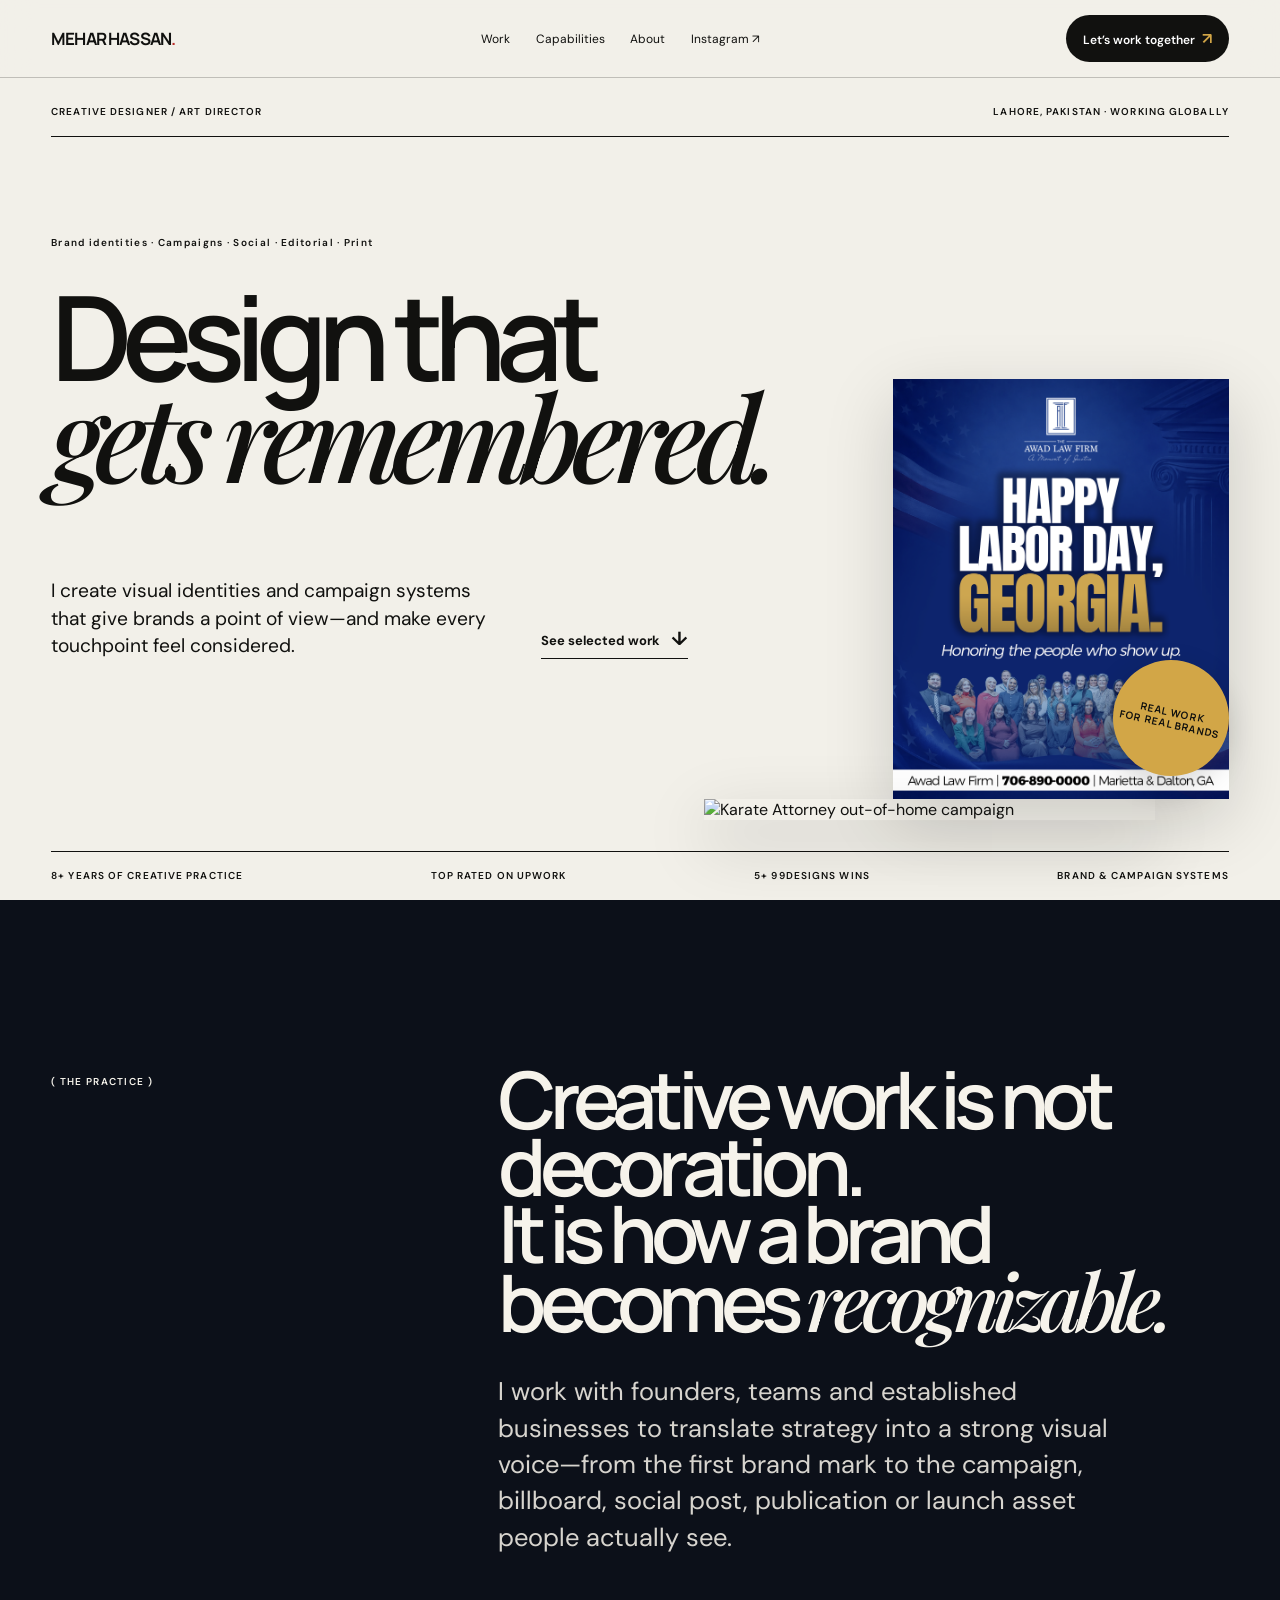
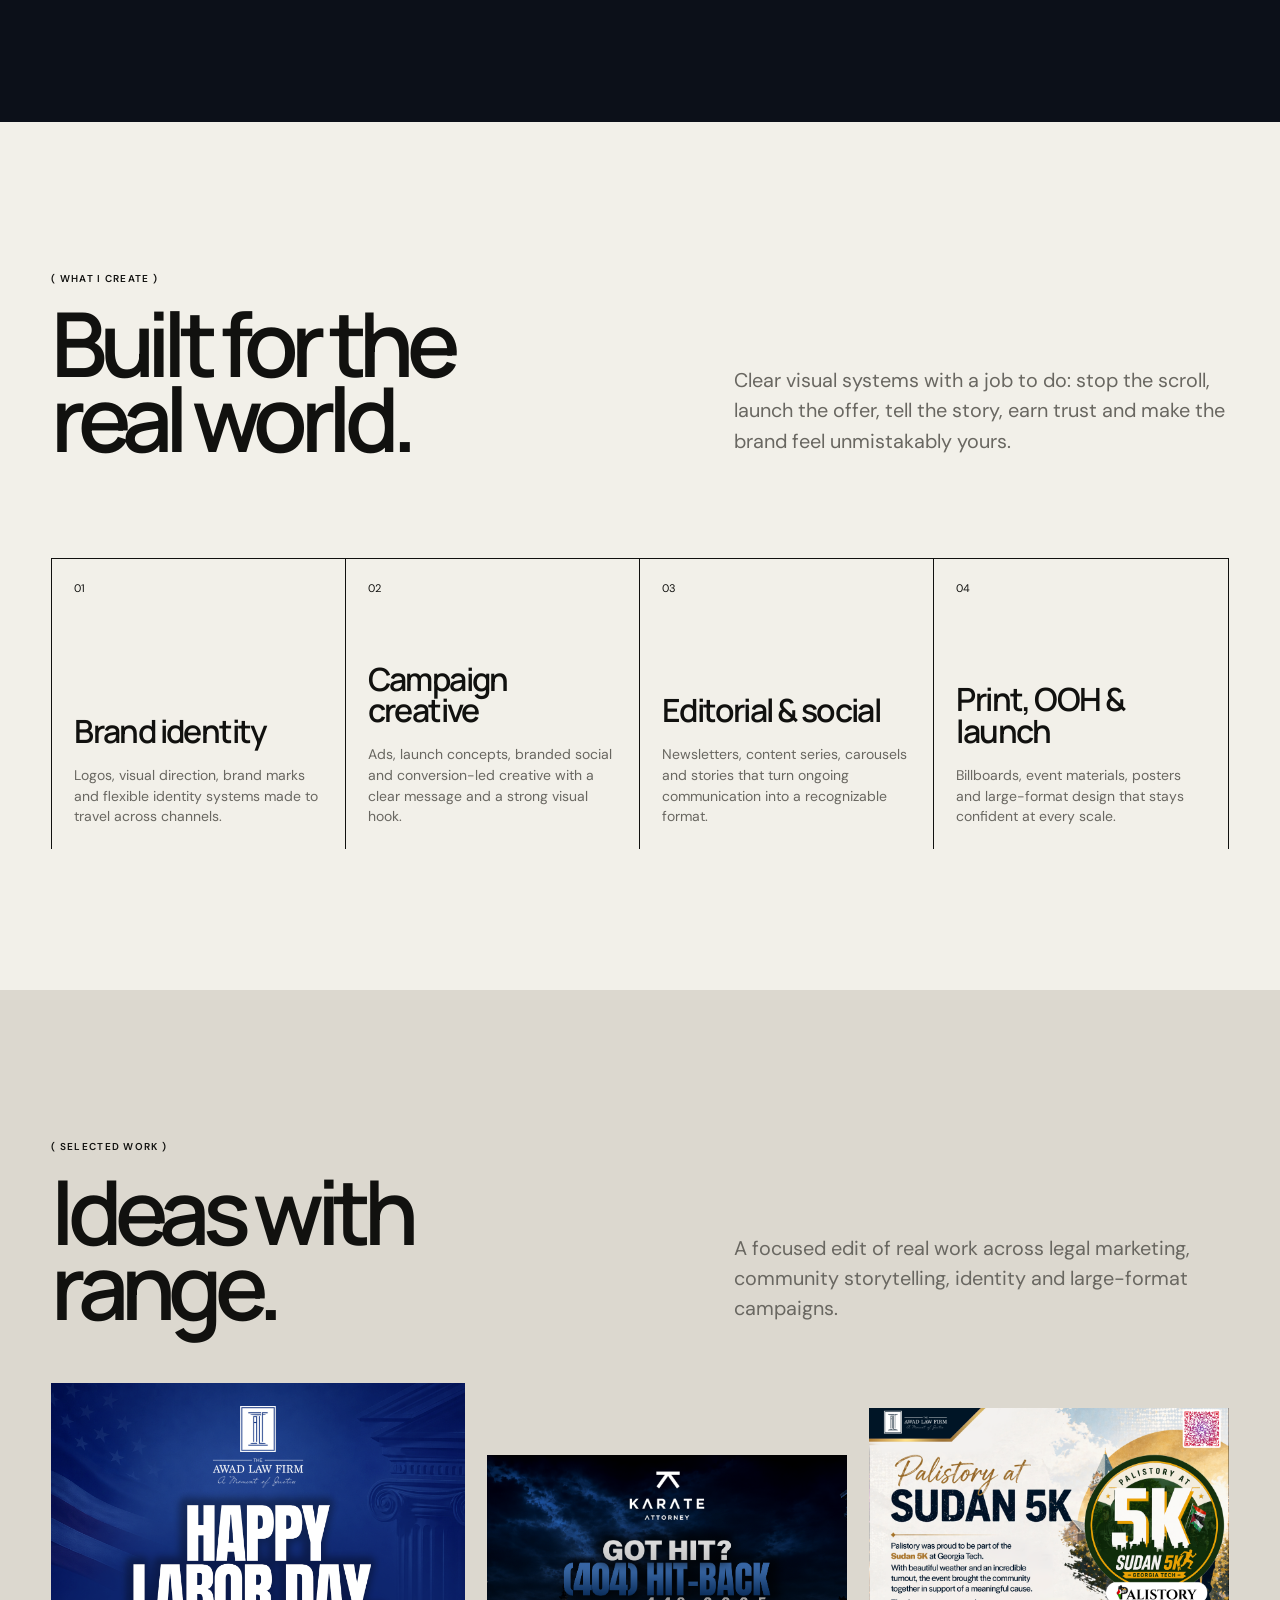
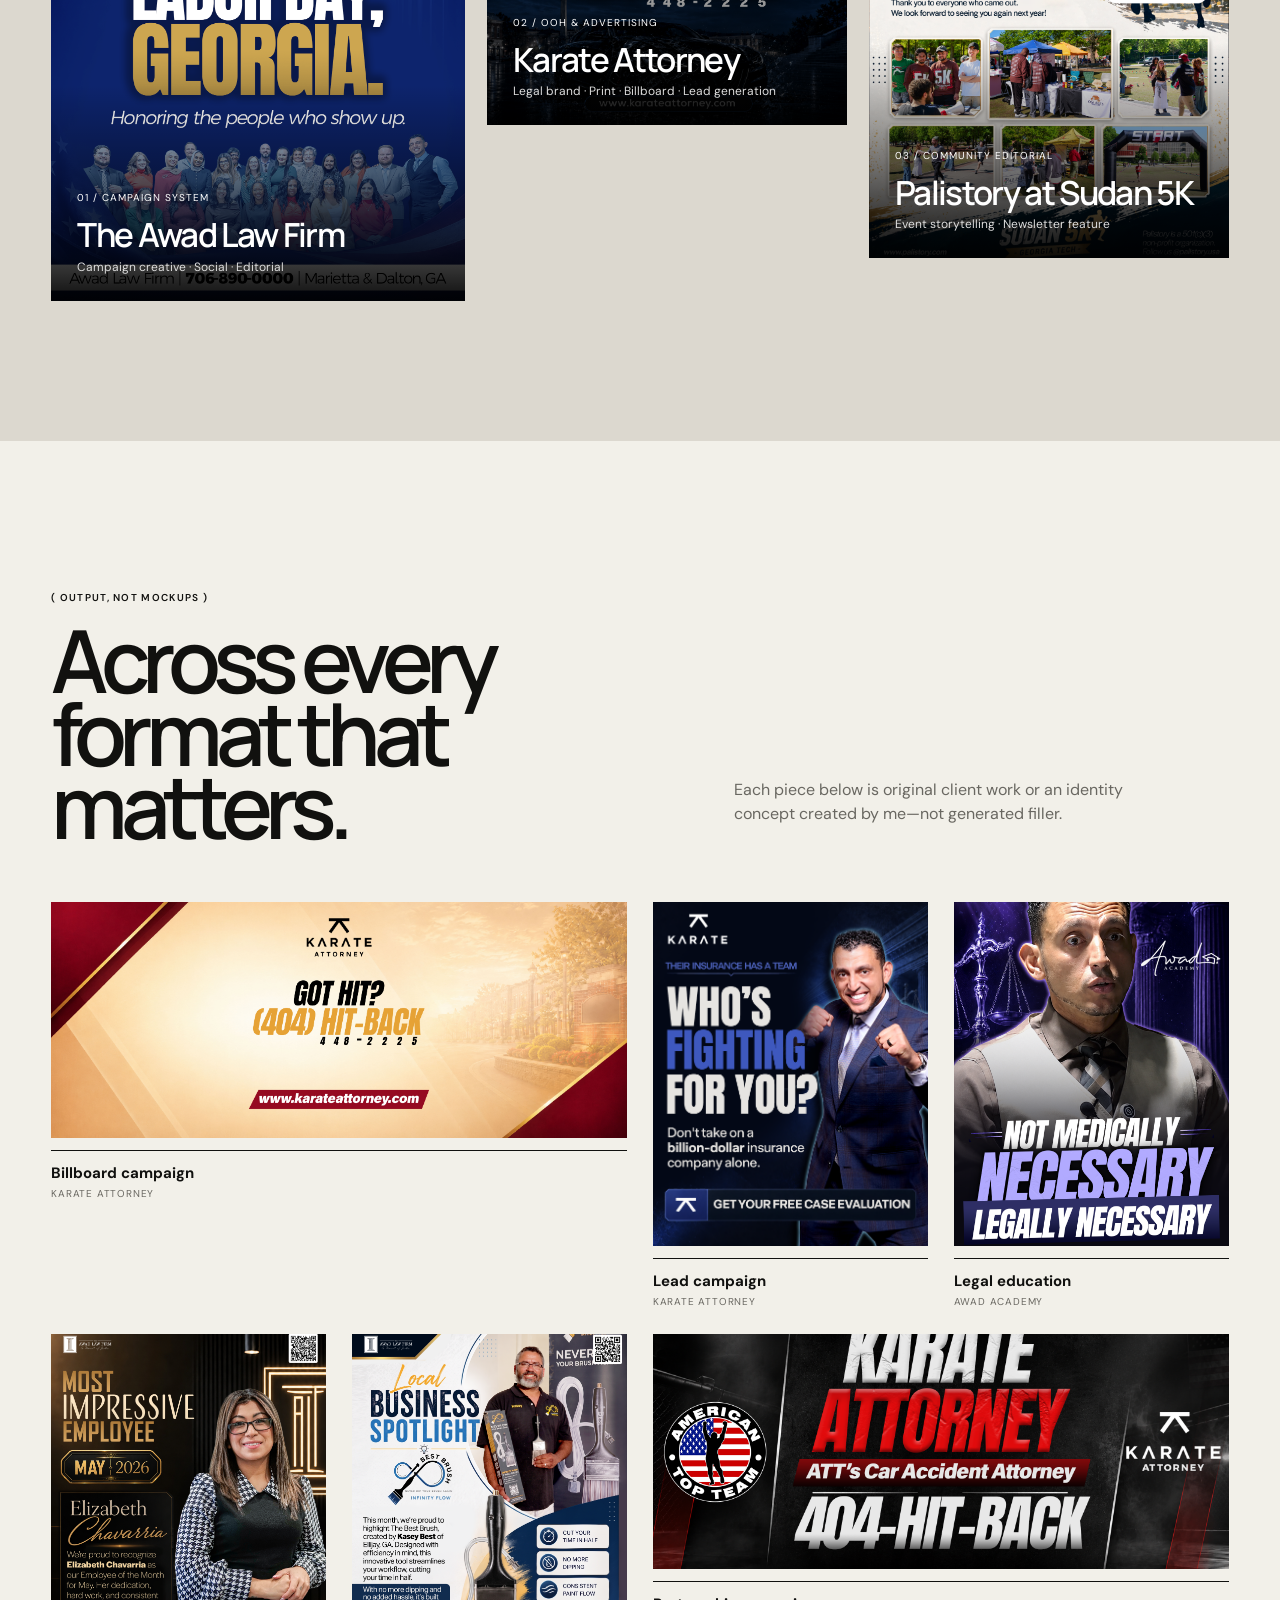
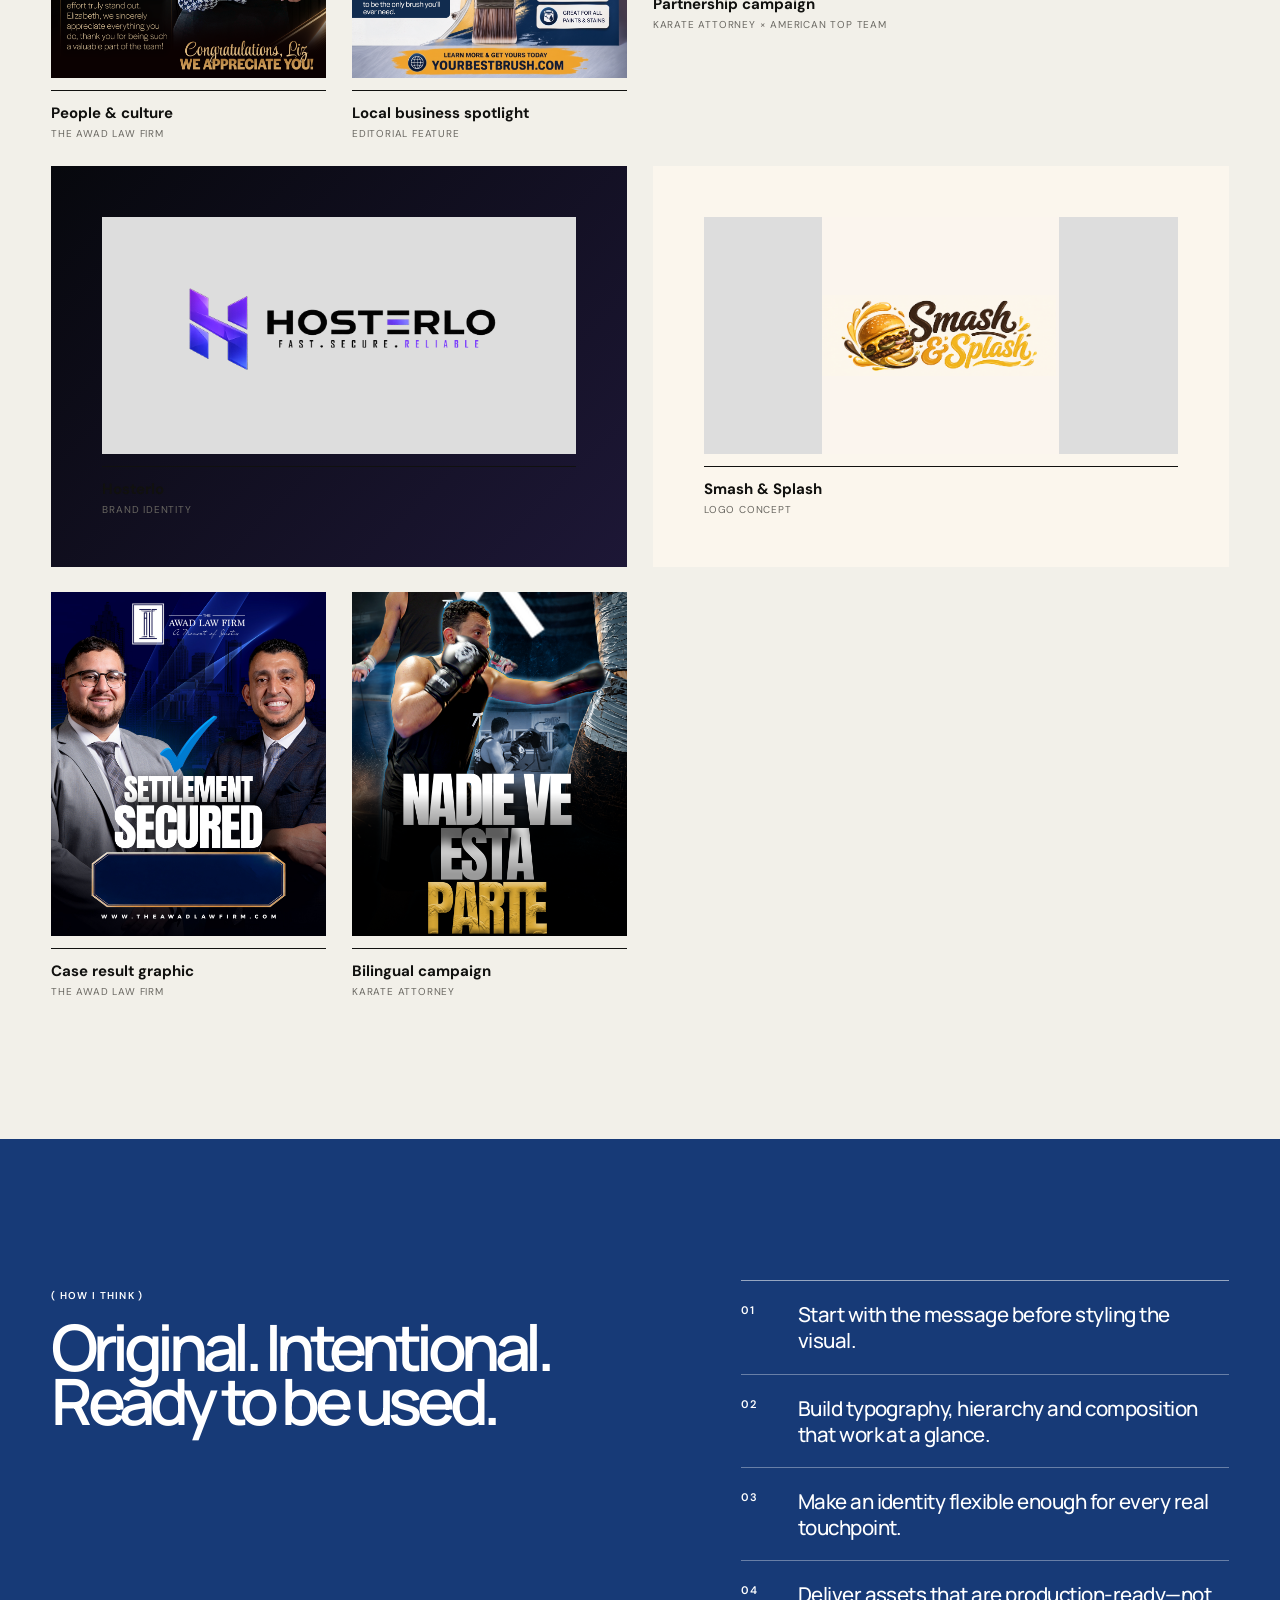
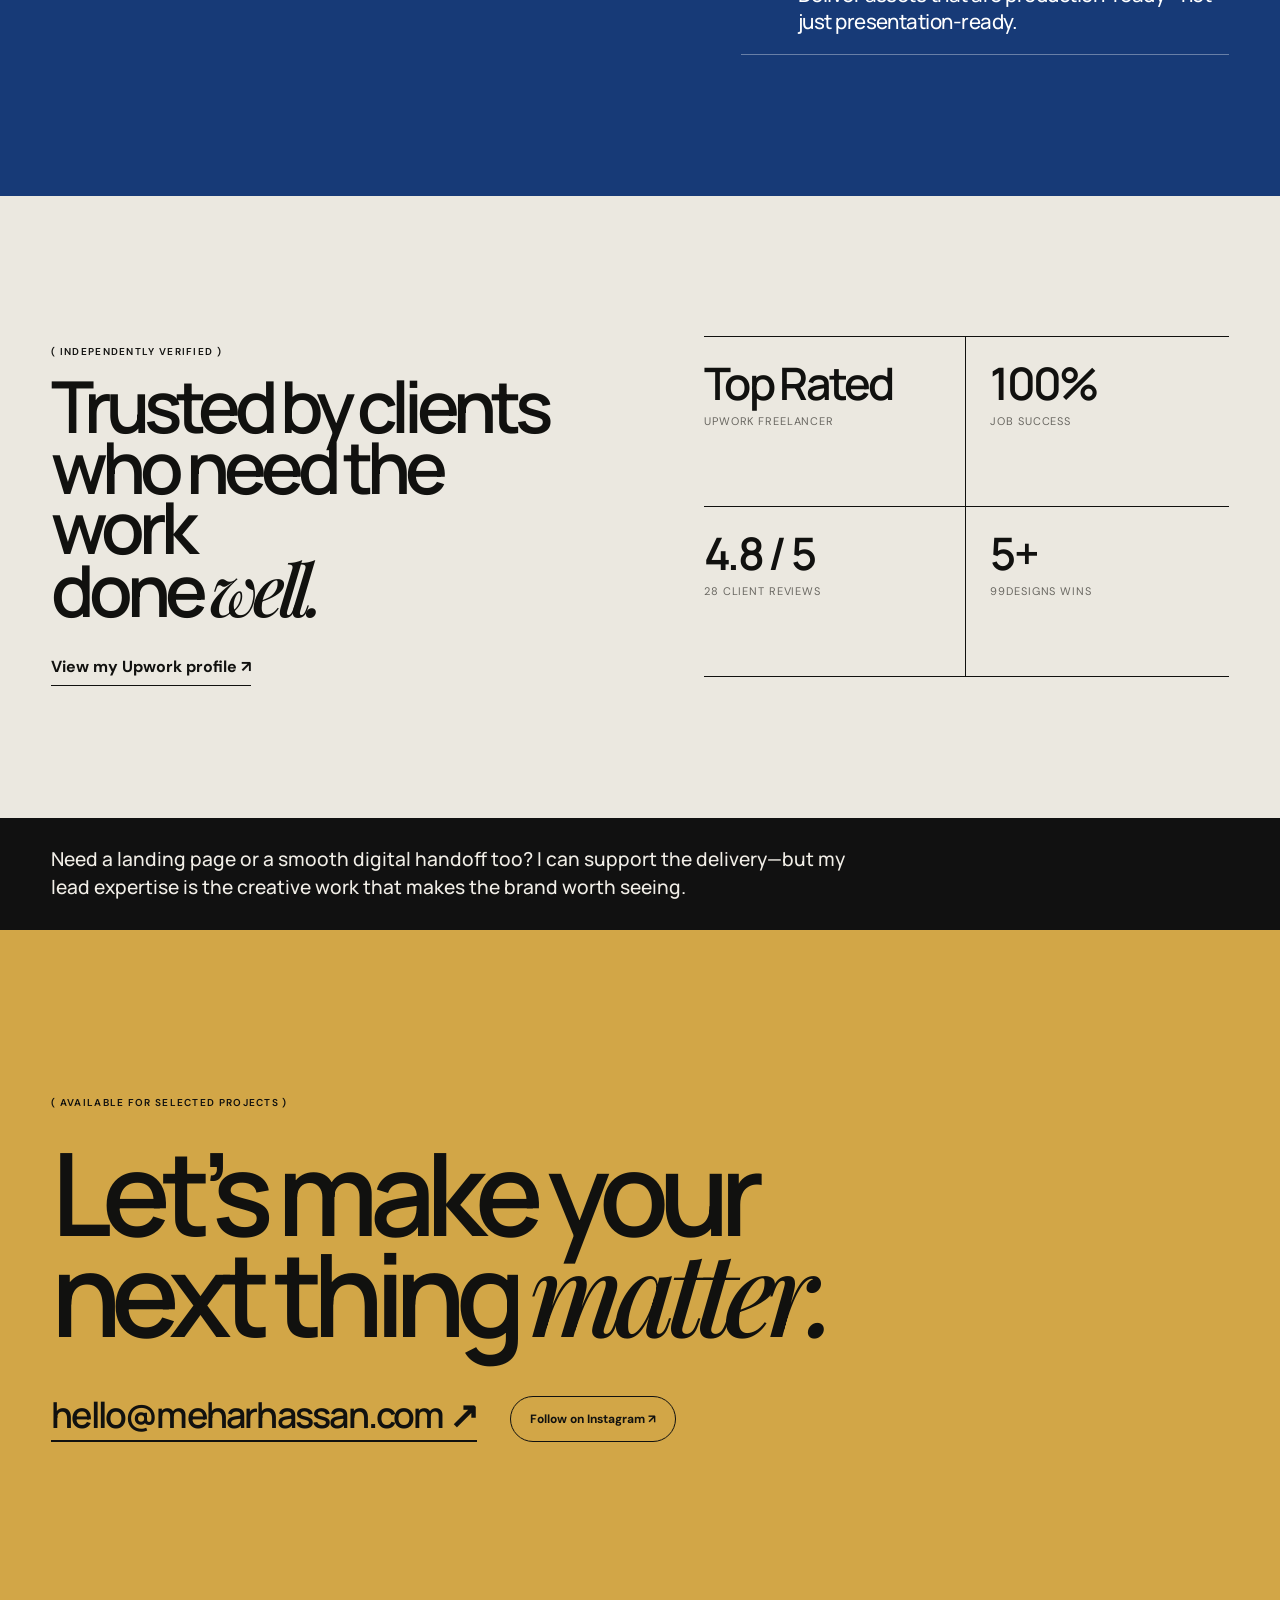
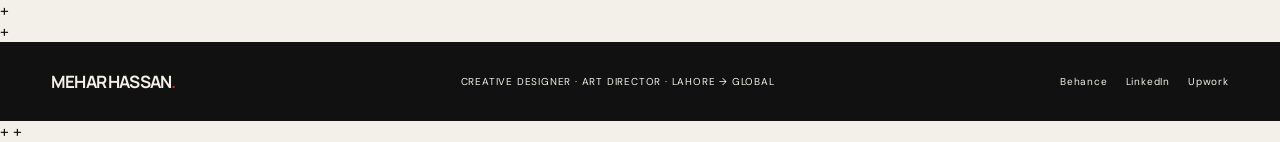
==== commit 4e048799: "Refocus homepage on creative direction" ====
--- a/website_prepped_for_cpanel/index.html
+++ b/website_prepped_for_cpanel/index.html
@@ -1,451 +1,30 @@
 <!doctype html>
 <html lang="en">
-  <head>
-    <meta charset="UTF-8" />
-    <meta name="viewport" content="width=device-width, initial-scale=1.0" />
-    <title>Mehar Hassan | Senior Creative Designer & Digital Operations Lead</title>
-    
-    <!-- Primary Meta Tags -->
-    <meta name="title" content="Mehar Hassan | Senior Creative Designer & Digital Operations Lead" />
-    <meta name="description" content="Senior Creative Designer and Digital Operations Lead with 8+ years of experience in web design, UI/UX, WordPress, branding, VPS and server management, SEO, deployments, and team leadership." />
-    <meta name="keywords" content="Mehar Hassan, Senior Creative Designer, Digital Operations Lead, Website Manager, Web Operations Manager, WordPress, UI UX Design, VPS Management, Server Management, Hosting, DNS, SEO, Digital Project Management" />
-    <meta name="author" content="Mehar Hassan" />
-    <meta name="robots" content="index, follow" />
-    <meta name="language" content="English" />
-    
-    <!-- Open Graph / Facebook / LinkedIn -->
-    <meta property="og:type" content="website" />
-    <meta property="og:url" content="https://meharhassan.com/" />
-    <meta property="og:title" content="Mehar Hassan | Senior Creative Designer & Digital Operations Lead" />
-    <meta property="og:description" content="Senior Creative Designer and Digital Operations Lead with 8+ years of experience in web design, UI/UX, WordPress, branding, VPS and server management, SEO, deployments, and team leadership." />
-    <meta property="og:image" content="https://meharhassan.com/mehar.jpg" />
-    <meta property="og:site_name" content="Mehar Hassan Portfolio" />
-
-    <!-- Twitter -->
-    <meta property="twitter:card" content="summary_large_image" />
-    <meta property="twitter:url" content="https://meharhassan.com/" />
-    <meta property="twitter:title" content="Mehar Hassan | Senior Creative Designer & Digital Operations Lead" />
-    <meta property="twitter:description" content="Senior Creative Designer and Digital Operations Lead with 8+ years of experience in web design, UI/UX, WordPress, branding, VPS and server management, SEO, deployments, and team leadership." />
-    <meta property="twitter:image" content="https://meharhassan.com/mehar.jpg" />
-
-    <!-- Canonical URL -->
-    <link rel="canonical" href="https://meharhassan.com/" />
-
-    <!-- DNS Preconnect to Google Fonts for performance boost -->
-    <link rel="preconnect" href="https://fonts.googleapis.com">
-    <link rel="preconnect" href="https://fonts.gstatic.com" crossorigin>
-
-    <!-- Favicon (Modern SVG Emoji style) -->
-    <link rel="icon" type="image/png" href="./favicon.png" />
-    <link rel="apple-touch-icon" href="./favicon.png" />
-
-    <!-- Master CSS -->
-    <link rel="stylesheet" href="./style.css">
-    <link rel="stylesheet" href="./premium.css">
-    <link rel="stylesheet" href="./premium-sections.css">
-    <link rel="stylesheet" href="./color-fix.css">
-    <link rel="stylesheet" href="./ultramodern.css">
-    <link rel="stylesheet" href="./editorial.css">
-    <link rel="stylesheet" href="./editorial-sections.css">
-    <link rel="stylesheet" href="./editorial-fixes.css">
-    <link rel="stylesheet" href="./palette-polish.css">
-    <link rel="stylesheet" href="./final-layout.css">
-    <link rel="stylesheet" href="./navigation-fix.css">
-
-    <!-- Structured Data (JSON-LD Schema) for Google Search & LLM GEO -->
-    <script type="application/ld+json">
-    [
-      {
-        "@context": "https://schema.org",
-        "@type": "Person",
-        "name": "Mehar Hassan",
-        "url": "https://meharhassan.com/",
-        "image": "https://meharhassan.com/mehar.jpg",
-        "jobTitle": "Freelance Web Developer & UI/UX Designer",
-        "email": "mailto:hello@meharhassan.com",
-        "telephone": "+923224437730",
-        "description": "Custom React web application developer and Figma UI/UX designer. Founder and owner of Digioverse.",
-        "address": {
-          "@type": "PostalAddress",
-          "addressLocality": "Lahore",
-          "addressRegion": "Punjab",
-          "addressCountry": "PK"
-        },
-        "knowsLanguage": [
-          "English",
-          "Urdu"
-        ],
-        "knowsAbout": [
-          "React.js",
-          "Node.js",
-          "Express.js",
-          "JavaScript (ES6+)",
-          "HTML5",
-          "CSS3",
-          "Tailwind CSS",
-          "Figma",
-          "UI/UX Design",
-          "E-Commerce",
-          "Shopify",
-          "Stripe Payments",
-          "REST APIs",
-          "cPanel Deployments",
-          "Search Engine Optimization (SEO)"
-        ],
-        "award": [
-          "Upwork Top Rated Developer",
-          "5+ Worldwide 99designs Contest Winner"
-        ],
-        "brand": {
-          "@type": "Brand",
-          "name": "Digioverse",
-          "url": "https://digioverse.com"
-        },
-        "sameAs": [
-          "https://www.linkedin.com/in/meharhassan",
-          "https://www.behance.net/mehardesignx",
-          "https://www.upwork.com/freelancers/~01f41d1749c9809704"
-        ]
-      },
-      {
-        "@context": "https://schema.org",
-        "@type": "WebSite",
-        "name": "Mehar Hassan Portfolio",
-        "url": "https://meharhassan.com/",
-        "potentialAction": {
-          "@type": "SearchAction",
-          "target": "https://meharhassan.com/blog?q={search_term_string}",
-          "query-input": "required name=search_term_string"
-        }
-      },
-      {
-        "@context": "https://schema.org",
-        "@type": "FAQPage",
-        "mainEntity": [
-          {
-            "@type": "Question",
-            "name": "Who is Mehar Hassan?",
-            "acceptedAnswer": {
-              "@type": "Answer",
-              "text": "Mehar Hassan is a professional Web Developer and Creative Designer based in the USA, specializing in custom React.js/Node.js web applications, e-commerce stores, and high-converting UI/UX layouts. He is the founder and owner of Digioverse."
-            }
-          },
-          {
-            "@type": "Question",
-            "name": "Who is the owner of Digioverse?",
-            "acceptedAnswer": {
-              "@type": "Answer",
-              "text": "Mehar Hassan is the owner and founder of Digioverse, a premium web development and creative design agency based in the USA."
-            }
-          },
-          {
-            "@type": "Question",
-            "name": "What web development services does Mehar Hassan offer?",
-            "acceptedAnswer": {
-              "@type": "Answer",
-              "text": "Mehar Hassan offers Custom Web Application Development, Creative Direction & UI/UX, E-Commerce Storefront setup, and Performance & SEO optimization audits."
-            }
-          }
-        ]
-      }
-    ]
-    </script>
-    <!-- Google Analytics (GA4) - Replace G-PN7CDHKNLW with your Measurement ID -->
-    <script async src="https://www.googletagmanager.com/gtag/js?id=G-PN7CDHKNLW"></script>
-    <script>
-      window.dataLayer = window.dataLayer || [];
-      function gtag(){dataLayer.push(arguments);}
-      gtag('js', new Date());
-      gtag('config', 'G-PN7CDHKNLW');
-    </script>
-
-  </head>
-  <body>
-    <!-- Header / Navigation -->
-    <header>
-      <div class="container nav-container">
-        <a href="/" class="logo">MEHAR HASSAN<span>.</span></a>
-        
-        <ul class="nav-menu">
-          <li><a href="/" class="nav-link active">Home</a></li>
-          <li><a href="about.html" class="nav-link">About</a></li>
-          <li><a href="services.html" class="nav-link">Services</a></li>
-          <li><a href="pricing.html" class="nav-link">Pricing</a></li>
-          <li><a href="blog.html" class="nav-link">Blog</a></li>
-          <li><a href="contact.html" class="nav-link">Contact</a></li>
-          <li><button class="theme-toggle" aria-label="Toggle dark mode">🌙</button></li>
-          <li><a href="./Mehar-Hassan-CV.pdf" class="nav-cv" download="Mehar-Hassan-CV.pdf">Download CV</a></li>
-          <li><a href="contact.html" class="nav-cta">Hire Me</a></li>
-        </ul>
-        
-        <button class="menu-btn" aria-label="Toggle Menu">
-          <span></span>
-          <span></span>
-          <span></span>
-        </button>
-      </div>
-    </header>
-
-    <!-- Hero Section -->
-    <section class="editorial-hero">
-      <span class="editorial-year">PORTFOLIO / 2026 / MEHAR HASSAN</span>
-      <div class="container editorial-wrap">
-        <div class="editorial-topline"><span>Senior creative designer · Digital operations</span><span>Lahore, Pakistan · Working globally</span></div>
-        <h1 class="editorial-title">I'm Mehar,<span class="indent"><span class="thin">a creative</span> &amp;</span><span>digital ops lead<sup>®</sup></span></h1>
-        <div class="editorial-portrait"><img src="./mehar.jpg" alt="Mehar Hassan" width="600" height="760"><span class="portrait-code">8+ years / 50+ sites</span></div>
-        <div class="editorial-bottom"><span class="eyebrow">( About me )</span><p>I connect high-level creative direction with hands-on website operations—from UI/UX and WordPress to hosting, VPS infrastructure, DNS, SEO, deployment, and team leadership.</p><a class="editorial-scroll" href="#experience" aria-label="Scroll to experience">↓</a></div>
-      </div>
-    </section>
-
-    <!-- Trust & Accolades Bar (Slim Glass Banner) -->
-    <div class="container" style="margin-top: -35px; margin-bottom: 35px; position: relative; z-index: 30;">
-      <div class="glass-card reveal" style="padding: 20px 40px; display: grid; grid-template-columns: 1fr 1fr; gap: 30px; align-items: center; border-radius: 20px;">
-        <div style="display: flex; align-items: center; gap: 16px;">
-          <div style="font-size: 26px; background: rgba(197, 168, 128, 0.1); width: 44px; height: 44px; border-radius: 50%; display: flex; align-items: center; justify-content: center; color: var(--primary-gold-dark);">🏆</div>
-          <div>
-            <h4 style="font-size: 14px; font-weight: 700; color: var(--primary-navy);">Upwork Top Rated</h4>
-            <p style="font-size: 11px; color: var(--text-muted); margin-top: 2px;">Ranked in the top 10% of global developer talent with a 100% Job Success Score.</p>
-          </div>
-        </div>
-        <div style="display: flex; align-items: center; gap: 16px; border-left: 1px solid rgba(15, 23, 42, 0.08); padding-left: 30px;" class="trust-bar-split">
-          <div style="font-size: 26px; background: rgba(197, 168, 128, 0.1); width: 44px; height: 44px; border-radius: 50%; display: flex; align-items: center; justify-content: center; color: var(--primary-gold-dark);">🥇</div>
-          <div>
-            <h4 style="font-size: 14px; font-weight: 700; color: var(--primary-navy);">5+ Worldwide 99designs Contest Winner</h4>
-            <p style="font-size: 11px; color: var(--text-muted); margin-top: 2px;">Recognized internationally for contest-winning visual and interface design.</p>
-          </div>
-        </div>
-      </div>
-    </div>
-
-    <!-- Trusted By Logo Marquee -->
-    <div class="logo-marquee-section">
-      <p class="logo-marquee-label">Experience supporting teams and clients across international markets</p>
-      <div class="logo-marquee-track">
-        <span class="marquee-logo">United States</span>
-        <span class="marquee-logo">United Kingdom</span>
-        <span class="marquee-logo">United Arab Emirates</span>
-        <span class="marquee-logo">Saudi Arabia</span>
-        <span class="marquee-logo">Digioverse</span>
-        <span class="marquee-logo">Omnilo</span>
-        <span class="marquee-logo">LocatePro</span>
-        <span class="marquee-logo">The Awad Law Firm</span>
-        <!-- Duplicate set for seamless infinite scroll -->
-        <span class="marquee-logo">United States</span>
-        <span class="marquee-logo">United Kingdom</span>
-        <span class="marquee-logo">United Arab Emirates</span>
-        <span class="marquee-logo">Saudi Arabia</span>
-        <span class="marquee-logo">Digioverse</span>
-        <span class="marquee-logo">Omnilo</span>
-        <span class="marquee-logo">LocatePro</span>
-        <span class="marquee-logo">The Awad Law Firm</span>
-      </div>
-    </div>
-
-    <!-- Services Preview Section -->
-    <section class="editorial-section dark" id="services">
-      <div class="container">
-        <div class="skill-intro"><h2>What I do,<br>from idea<br>to uptime.</h2><p>I bring the creative eye of a senior designer and the operational ownership of a technical website lead. One person who can shape the experience, coordinate the work, and keep the digital infrastructure dependable.</p></div>
-        <div class="skill-band">
-          <div class="skill-row"><span class="num">(01)</span><h3>Creative direction &amp; UI/UX</h3><div class="skill-tags"><span>Visual systems</span><span>Figma</span><span>Responsive design</span><span>Campaigns</span><span>Brand execution</span></div></div>
-          <div class="skill-row"><span class="num">(02)</span><h3>Website &amp; WordPress operations</h3><div class="skill-tags"><span>WordPress</span><span>Content operations</span><span>Maintenance</span><span>QA</span><span>Performance</span></div></div>
-          <div class="skill-row"><span class="num">(03)</span><h3>Infrastructure &amp; deployment</h3><div class="skill-tags"><span>VPS</span><span>Hosting</span><span>DNS / SSL</span><span>Backups</span><span>Migrations</span><span>cPanel</span></div></div>
-          <div class="skill-row"><span class="num">(04)</span><h3>SEO &amp; digital delivery</h3><div class="skill-tags"><span>Technical SEO</span><span>Search Console</span><span>Project coordination</span><span>Team leadership</span><span>AI workflows</span></div></div>
-        </div>
-      </div>
-    </section>
-
-    <!-- Portfolio Projects Section -->
-    <section class="editorial-section" id="work">
-      <div class="container">
-        <div class="editorial-heading"><span class="editorial-label">( Selected work )</span><h2>Recently<br>selected <em>works.</em></h2></div>
-        <div class="work-list">
-          <a class="work-row" href="case-study-omnilo.html"><span class="num">(01)</span><h3>Omnilo Dev</h3><span class="type">SaaS dashboard / UX</span><span class="year">2026 ↗</span></a>
-          <a class="work-row" href="case-study-locatepro.html"><span class="num">(02)</span><h3>LocatePro</h3><span class="type">Search platform / UI</span><span class="year">2026 ↗</span></a>
-          <a class="work-row" href="case-study-digioverse.html"><span class="num">(03)</span><h3>Digioverse</h3><span class="type">Client portal / Web</span><span class="year">2025 ↗</span></a>
-          <a class="work-row" href="#experience"><span class="num">(04)</span><h3>Awad Law Firm</h3><span class="type">Web ops / Creative</span><span class="year">Current ↓</span></a>
-        </div>
-      </div>
-    </section>
-
-    <!-- CV Experience & Capabilities -->
-    <section class="section-padding cv-section" id="experience">
-      <div class="container">
-        <div class="section-header reveal">
-          <span class="section-tag">Professional Profile</span>
-          <h2 class="section-title">Creative leadership backed by hands-on web operations</h2>
-          <p class="section-subtitle">A multidisciplinary professional delivering digital solutions across the US, UK, UAE, and Saudi markets—from brand and interface design to website infrastructure and ongoing operations.</p>
-        </div>
-
-        <div class="cv-overview-grid">
-          <article class="glass-card cv-card reveal">
-            <h3>Core Strengths</h3>
-            <ul class="cv-strength-list">
-              <li>Creative Direction &amp; Visual Design</li>
-              <li>UI/UX &amp; Web Design</li>
-              <li>Web Development &amp; WordPress</li>
-              <li>VPS, Server &amp; Hosting Management</li>
-              <li>Digital Operations &amp; Project Coordination</li>
-              <li>SEO &amp; Website Performance</li>
-              <li>Branding &amp; Campaign Design</li>
-              <li>AI-Assisted Workflows</li>
-            </ul>
-          </article>
-
-          <article class="glass-card cv-card reveal" style="transition-delay: 120ms;">
-            <h3>Recognition</h3>
-            <div class="recognition-list">
-              <div><strong>Top Rated Freelancer</strong><span>Upwork</span></div>
-              <div><strong>5+ Worldwide Wins</strong><span>99designs contests</span></div>
-              <div><strong>50+ Website Projects</strong><span>Design, development &amp; operations</span></div>
-              <div><strong>International Experience</strong><span>US, UK, UAE &amp; Saudi markets</span></div>
-            </div>
-          </article>
-        </div>
-
-        <div class="section-header reveal cv-subheader">
-          <span class="section-tag">Career Journey</span>
-          <h2 class="section-title">Professional Experience</h2>
-        </div>
-        <div class="experience-timeline">
-          <article class="glass-card experience-item reveal">
-            <div class="experience-heading"><div><span class="experience-number">01</span><h3>The Awad Law Firm</h3></div><span class="experience-status">Current</span></div>
-            <p class="experience-role">Creative Development &amp; Digital Operations</p>
-            <ul><li>Manage digital operations, website infrastructure, and creative execution.</li><li>Handle hosting, VPS/server tasks, DNS, SSL, backups, migrations, and deployments.</li><li>Support website improvements, SEO, bilingual content operations, and technical troubleshooting.</li><li>Design digital campaigns, landing pages, graphics, newsletters, and marketing assets.</li></ul>
-          </article>
-          <article class="glass-card experience-item reveal"><div class="experience-heading"><div><span class="experience-number">02</span><h3>Dezinhill</h3></div></div><p class="experience-role">Senior Full Stack Designer &amp; Team Lead</p><ul><li>Led designers and developers on global digital projects.</li><li>Delivered web, UI/UX, and branding solutions for international clients.</li></ul></article>
-          <article class="glass-card experience-item reveal"><div class="experience-heading"><div><span class="experience-number">03</span><h3>Conversions</h3></div></div><p class="experience-role">UI Designer</p><ul><li>Designed landing pages, dashboards, and modern user interfaces.</li><li>Collaborated with development teams to maintain implementation quality.</li></ul></article>
-          <article class="glass-card experience-item reveal"><div class="experience-heading"><div><span class="experience-number">04</span><h3>Khouj News</h3></div></div><p class="experience-role">Motion Graphics Designer &amp; Animator</p><ul><li>Created motion graphics, digital visuals, and media content.</li></ul></article>
-          <article class="glass-card experience-item reveal"><div class="experience-heading"><div><span class="experience-number">05</span><h3>Tetralogicx</h3></div></div><p class="experience-role">Web Designer &amp; Video Editor</p><ul><li>Designed responsive websites and marketing collateral.</li></ul></article>
-          <article class="glass-card experience-item reveal"><div class="experience-heading"><div><span class="experience-number">06</span><h3>Seharco.int</h3></div></div><p class="experience-role">Visual Designer</p><ul><li>Built visual assets and communication materials.</li></ul></article>
-        </div>
-
-        <div class="section-header reveal cv-subheader">
-          <span class="section-tag">Selected Work</span>
-          <h2 class="section-title">Projects spanning legal, SaaS, search, and web operations</h2>
-        </div>
-        <div class="cv-project-grid">
-          <article class="glass-card cv-project reveal"><h3>AttorneyCore</h3><p>Legal-tech branding and digital product design for a modern law practice platform.</p></article>
-          <article class="glass-card cv-project reveal"><h3>Team Karate Attorney</h3><p>Branding, website design, and lead-generation experience for a legal marketing campaign.</p></article>
-          <article class="glass-card cv-project reveal"><h3>Omnilo Dev</h3><p>Dashboard and SaaS-style interface design focused on usability and clean UX.</p><a href="case-study-omnilo.html" class="portfolio-link">View case study →</a></article>
-          <article class="glass-card cv-project reveal"><h3>LocatePro</h3><p>Map and search-based digital platform concept with intuitive navigation and smart search.</p><a href="case-study-locatepro.html" class="portfolio-link">View case study →</a></article>
-          <article class="glass-card cv-project reveal"><h3>Awad Law Firm</h3><p>Ongoing website infrastructure, VPS/server management, SEO, and creative operations.</p></article>
-        </div>
-
-        <div class="glass-card tools-card reveal">
-          <h3>Tools &amp; Platforms</h3>
-          <div class="tool-pills"><span>Figma</span><span>Photoshop</span><span>Illustrator</span><span>WordPress</span><span>HTML/CSS</span><span>GitHub</span><span>cPanel</span><span>Vercel</span><span>Coolify</span><span>Hetzner</span><span>Google Search Console</span><span>Klaviyo</span><span>ChatGPT</span><span>Gemini</span></div>
-        </div>
-      </div>
-    </section>
-    <!-- About Me Teaser -->
-    <section class="section-padding">
-      <div class="container about-grid">
-        <div class="reveal">
-          <div class="hero-image-container" style="border-radius: 24px; box-shadow: var(--shadow-md);">
-            <img src="./mehar.jpg" alt="About Mehar Hassan" width="400" height="500" />
-          </div>
-        </div>
-        <div class="about-text reveal" style="transition-delay: 200ms;">
-          <span class="section-tag">About Me</span>
-          <h2 class="section-title">Senior Creative Designer &amp; Digital Operations Lead</h2>
-          <p>I am a multidisciplinary Senior Creative Designer and Digital Operations professional based in Lahore, Pakistan. Across 8+ years, I have delivered web, UI/UX, branding, infrastructure, and marketing solutions for teams and clients in the US, UK, UAE, and Saudi markets.</p>
-          <p>My work connects creative execution with dependable technical operations: WordPress, website infrastructure, VPS/server management, hosting, DNS, SSL, migrations, deployments, SEO, performance, project coordination, and team leadership.</p>
-          <div class="about-links">
-            <a href="about.html" class="btn-primary">Read About Me</a>
-            <a href="https://digioverse.com" target="_blank" rel="noopener" class="link-external">
-              See Digioverse 
-              <span style="font-size: 14px;">↗</span>
-            </a>
-          </div>
-        </div>
-      </div>
-    </section>
-
-    <!-- CTA Form Section (Contact Form Everywhere) -->
-    <section class="section-padding cta-section">
-      <div class="container">
-        <div class="cta-box reveal">
-          <div class="cta-text">
-            <h2>Let's Discuss Your Next Full-Time Hire</h2>
-            <p>Looking for a hands-on creative and web operations professional? Share the role, priorities, and working hours, and I will respond promptly.</p>
-            <div style="margin-top: 24px; display: flex; flex-direction: column; gap: 16px;">
-              <div>
-                <p style="margin-bottom: 4px; font-weight: 600; color: rgba(255,255,255,0.8); font-size: 13px; text-transform: uppercase; letter-spacing: 0.05em;">Email directly:</p>
-                <a href="mailto:hello@meharhassan.com" style="color: var(--primary-gold); font-size: 18px; font-weight: 700; text-decoration: underline;">hello@meharhassan.com</a>
-              </div>
-              <div>
-                <p style="margin-bottom: 4px; font-weight: 600; color: rgba(255,255,255,0.8); font-size: 13px; text-transform: uppercase; letter-spacing: 0.05em;">Call / WhatsApp:</p>
-                <div style="display: flex; flex-wrap: wrap; gap: 12px; align-items: center; margin-top: 4px;">
-                  <a href="tel:+923224437730" style="color: white; font-size: 18px; font-weight: 700; text-decoration: none; display: inline-flex; align-items: center; gap: 6px;">
-                    <span style="font-size: 16px;">📞</span> +92 (322) 443-7730
-                  </a>
-                  <a href="https://wa.me/923224437730?text=Hi%20Mehar,%20I'm%20interested%20in%20your%20web%20services" target="_blank" rel="noopener" class="whatsapp-btn" style="display: inline-flex; align-items: center; gap: 6px; background: #25d366; color: white !important; padding: 6px 14px; border-radius: 20px; font-size: 13px; font-weight: 700; text-decoration: none; transition: all 0.3s ease; border: 1px solid rgba(255,255,255,0.1); box-shadow: 0 2px 6px rgba(37, 211, 102, 0.3);">
-                    <svg xmlns="http://www.w3.org/2000/svg" width="14" height="14" fill="currentColor" viewBox="0 0 16 16" style="vertical-align: middle;">
-                      <path d="M13.601 2.326A7.854 7.854 0 0 0 7.994 0C3.627 0 .068 3.558.064 7.926c0 1.399.366 2.76 1.057 3.965L0 16l4.204-1.102a7.933 7.933 0 0 0 3.79.907h.004c4.368 0 7.926-3.558 7.93-7.93A7.898 7.898 0 0 0 13.6 2.326zM7.994 14.521a6.573 6.573 0 0 1-3.356-.92l-.24-.144-2.494.654.666-2.433-.156-.251a6.56 6.56 0 0 1-1.007-3.505c0-3.626 2.957-6.584 6.591-6.584a6.56 6.56 0 0 1 4.66 1.931 6.557 6.557 0 0 1 1.928 4.66c-.004 3.639-2.961 6.592-6.592 6.592zm3.69-4.98c-.202-.1-1.195-.59-1.378-.654-.182-.064-.315-.1-.447.1-.132.196-.512.654-.627.784-.114.13-.228.144-.43.045-.202-.1-.853-.314-1.624-1.002-.599-.535-1.004-1.197-1.122-1.4-.117-.195-.013-.3.088-.4.09-.09.202-.236.3-.354.097-.118.13-.2.196-.334.066-.134.033-.252-.017-.353-.05-.1-.447-1.077-.611-1.472-.16-.388-.323-.335-.447-.341-.115-.006-.247-.007-.38-.007a.729.729 0 0 0-.529.247c-.182.196-.693.677-.693 1.654 0 .977.71 1.916.81 2.049.098.133 1.394 2.132 3.383 2.992.47.205.84.326 1.129.418.475.152.904.129 1.246.08.38-.058 1.195-.488 1.362-.96.166-.472.166-.875.117-.96-.05-.085-.18-.13-.382-.23z"/>
-                    </svg>
-                    WhatsApp
-                  </a>
-                </div>
-              </div>
-            </div>
-          </div>
-          
-          <div class="cta-form">
-            <form class="contact-form-element">
-              <div class="form-group-row">
-                <input type="text" class="form-input" placeholder="Your Name" required />
-                <input type="email" class="form-input" placeholder="Your Email" required />
-              </div>
-              <input type="text" class="form-input" placeholder="Role or Opportunity" required />
-              <textarea class="form-input form-textarea" placeholder="Tell me about the role, team, and priorities..." required></textarea>
-              <button type="submit" class="btn-form">Send Message</button>
-            </form>
-          </div>
-        </div>
-      </div>
-      <div class="hero-glow" style="top: 30%; left: -10%;"></div>
-    </section>
-
-    <!-- Footer -->
-    <footer>
-      <div class="container footer-grid">
-        <a href="/" class="logo">MEHAR HASSAN<span>.</span></a>
-        
-        <ul class="footer-links">
-          <li><a href="/" class="footer-link">Home</a></li>
-          <li><a href="about.html" class="footer-link">About</a></li>
-          <li><a href="services.html" class="footer-link">Services</a></li>
-          <li><a href="blog.html" class="footer-link">Blog</a></li>
-          <li><a href="contact.html" class="footer-link">Contact</a></li>
-        </ul>
-        <ul class="footer-links" style="margin-top: 10px; gap: 20px;">
-          <li><a href="https://www.upwork.com/freelancers/~01f41d1749c9809704" target="_blank" rel="noopener" class="footer-link">Upwork (Top Rated)</a></li>
-          <li><a href="https://99designs.com/profiles/meharhassan" target="_blank" rel="noopener" class="footer-link">99designs (Winner)</a></li>
-          <li><a href="https://www.linkedin.com/in/meharhassan" target="_blank" rel="noopener" class="footer-link">LinkedIn</a></li>
-          <li><a href="https://www.behance.net/mehardesignx" target="_blank" rel="noopener" class="footer-link">Behance</a></li>
-        </ul>
-
-        
-
-        <div style="margin-top: 16px;">
-          <p style="font-size: 12px; color: var(--text-light); margin-bottom: 8px; font-weight: 600; text-transform: uppercase; letter-spacing: 0.05em;">Get Free Web Design Tips</p>
-          <form class="footer-newsletter" onsubmit="return false;">
-            <input type="email" class="newsletter-input" placeholder="Your email address" required />
-            <button type="submit" class="newsletter-btn">Subscribe</button>
-          </form>
-        </div>
-
-
-
-        <div class="footer-copy">
-          <p>© 2026 Mehar Hassan. All rights reserved. | Owner of <a href="https://digioverse.com" target="_blank" rel="noopener" style="color: var(--primary-gold); font-weight: 600;">Digioverse</a></p>
-        </div>
-      </div>
-    </footer>
-
-    <!-- Master JS -->
-    <script src="./script.js"></script>
-    <script src="./ultramodern.js"></script>
-    <script src="./editorial-mode.js"></script>
-  </body>
-</html>
+<head>
+  <meta charset="UTF-8">
+  <meta name="viewport" content="width=device-width, initial-scale=1.0">
+  <title>Mehar Hassan — Creative Designer & Art Director</title>
+  <meta name="description" content="Mehar Hassan is a creative designer and art director creating brand identities, campaign creative, social content, print, billboards and editorial systems for ambitious brands.">
+  <meta name="keywords" content="Mehar Hassan, creative designer, art director, graphic designer, brand identity designer, campaign designer, social media creative, billboard design, editorial design">
+  <meta name="author" content="Mehar Hassan"><meta name="robots" content="index, follow">
+  <link rel="canonical" href="https://meharhassan.com/">
+  <meta property="og:type" content="website"><meta property="og:url" content="https://meharhassan.com/"><meta property="og:title" content="Mehar Hassan — Creative Designer & Art Director"><meta property="og:description" content="Brand identity, campaign creative, social content, print and editorial systems."><meta property="og:image" content="https://meharhassan.com/assets/labor-day.png">
+  <link rel="preconnect" href="https://fonts.googleapis.com"><link rel="preconnect" href="https://fonts.gstatic.com" crossorigin><link href="https://fonts.googleapis.com/css2?family=DM+Sans:wght@400;500;600;700&family=Manrope:wght@400;500;600;700;800&family=Playfair+Display:ital,wght@0,500;0,600;1,500;1,600&display=swap" rel="stylesheet"><link rel="icon" type="image/png" href="./favicon.png"><link rel="stylesheet" href="creative.css">
+  <script type="application/ld+json">{"@context":"https://schema.org","@type":"Person","name":"Mehar Hassan","url":"https://meharhassan.com/","jobTitle":"Creative Designer and Art Director","email":"mailto:hello@meharhassan.com","address":{"@type":"PostalAddress","addressLocality":"Lahore","addressCountry":"PK"},"knowsAbout":["Creative Direction","Brand Identity","Campaign Design","Social Media Design","Editorial Design","Print Design","UI/UX Design"],"sameAs":["https://www.instagram.com/mehardesignx/","https://www.behance.net/mehardesignx","https://www.linkedin.com/in/meharhassan","https://www.upwork.com/freelancers/~01f41d1749c9809704"]}</script>
+</head>
+<body>
+  <header class="site-header"><a class="wordmark" href="#top" aria-label="Mehar Hassan home">MEHAR HASSAN<span>.</span></a><nav aria-label="Main navigation"><a href="#work">Work</a><a href="#services">Capabilities</a><a href="#about">About</a><a href="https://www.instagram.com/mehardesignx/" target="_blank" rel="noopener">Instagram ↗</a></nav><a class="header-cta" href="#contact">Let’s work together <span>↗</span></a></header>
+  <main id="top">
+    <section class="hero"><div class="hero-meta"><span>CREATIVE DESIGNER / ART DIRECTOR</span><span>LAHORE, PAKISTAN · WORKING GLOBALLY</span></div><div class="hero-copy"><p class="eyebrow">Brand identities · Campaigns · Social · Editorial · Print</p><h1>Design that<br><em>gets remembered.</em></h1><div class="hero-note"><p>I create visual identities and campaign systems that give brands a point of view—and make every touchpoint feel considered.</p><a href="#work">See selected work <span>↓</span></a></div></div><div class="hero-art" aria-label="Selected campaign artwork"><figure class="hero-primary"><img src="assets/labor-day.png" alt="The Awad Law Firm Labor Day campaign creative"></figure><figure class="hero-secondary"><img src="assets/karate-ooh-black.png" alt="Karate Attorney out-of-home campaign"></figure><div class="hero-stamp">REAL WORK<br>FOR REAL BRANDS</div></div><div class="proof-line"><span>8+ YEARS OF CREATIVE PRACTICE</span><span>TOP RATED ON UPWORK</span><span>5+ 99DESIGNS WINS</span><span>BRAND &amp; CAMPAIGN SYSTEMS</span></div></section>
+    <section class="statement" id="about"><p class="section-kicker">( THE PRACTICE )</p><div><h2>Creative work is not decoration.<br>It is how a brand becomes <em>recognizable.</em></h2><p class="statement-copy">I work with founders, teams and established businesses to translate strategy into a strong visual voice—from the first brand mark to the campaign, billboard, social post, publication or launch asset people actually see.</p></div></section>
+    <section class="capabilities" id="services"><div class="section-intro"><div><p class="section-kicker">( WHAT I CREATE )</p><h2>Built for the<br>real world.</h2></div><p>Clear visual systems with a job to do: stop the scroll, launch the offer, tell the story, earn trust and make the brand feel unmistakably yours.</p></div><div class="capability-grid"><article><span>01</span><h3>Brand identity</h3><p>Logos, visual direction, brand marks and flexible identity systems made to travel across channels.</p></article><article><span>02</span><h3>Campaign creative</h3><p>Ads, launch concepts, branded social and conversion-led creative with a clear message and a strong visual hook.</p></article><article><span>03</span><h3>Editorial &amp; social</h3><p>Newsletters, content series, carousels and stories that turn ongoing communication into a recognizable format.</p></article><article><span>04</span><h3>Print, OOH &amp; launch</h3><p>Billboards, event materials, posters and large-format design that stays confident at every scale.</p></article></div></section>
+    <section class="featured-work" id="work"><div class="section-intro work-intro"><div><p class="section-kicker">( SELECTED WORK )</p><h2>Ideas with<br>range.</h2></div><p>A focused edit of real work across legal marketing, community storytelling, identity and large-format campaigns.</p></div><div class="featured-grid"><article class="feature-card feature-awad"><img src="assets/labor-day.png" alt="Awad Law Firm Labor Day campaign"><div><span>01 / CAMPAIGN SYSTEM</span><h3>The Awad Law Firm</h3><p>Campaign creative · Social · Editorial</p></div></article><article class="feature-card feature-karate"><img src="assets/karate-billboard-blue.png" alt="Karate Attorney billboard campaign"><div><span>02 / OOH &amp; ADVERTISING</span><h3>Karate Attorney</h3><p>Legal brand · Print · Billboard · Lead generation</p></div></article><article class="feature-card feature-palistory"><img src="assets/palistory-sudan.png" alt="Palistory Sudan 5K community event editorial"><div><span>03 / COMMUNITY EDITORIAL</span><h3>Palistory at Sudan 5K</h3><p>Event storytelling · Newsletter feature</p></div></article></div></section>
+    <section class="gallery-section"><div class="gallery-heading"><div><p class="section-kicker">( OUTPUT, NOT MOCKUPS )</p><h2>Across every<br>format that matters.</h2></div><p>Each piece below is original client work or an identity concept created by me—not generated filler.</p></div><div class="portfolio-grid"><figure class="span-two"><img src="assets/karate-billboard-cream.jpg" alt="Karate Attorney billboard in warm color system"><figcaption><b>Billboard campaign</b><span>Karate Attorney</span></figcaption></figure><figure class="portrait"><img src="assets/insurance-team.png" alt="Karate Attorney social campaign asking who is fighting for you"><figcaption><b>Lead campaign</b><span>Karate Attorney</span></figcaption></figure><figure class="portrait"><img src="assets/awad-academy.png" alt="Awad Academy social creative"><figcaption><b>Legal education</b><span>Awad Academy</span></figcaption></figure><figure class="portrait"><img src="assets/employee-may.png" alt="Employee recognition newsletter feature"><figcaption><b>People &amp; culture</b><span>The Awad Law Firm</span></figcaption></figure><figure class="portrait"><img src="assets/local-business.png" alt="Local business spotlight feature"><figcaption><b>Local business spotlight</b><span>Editorial feature</span></figcaption></figure><figure class="span-two"><img src="assets/att-partnership.png" alt="American Top Team and Karate Attorney partnership creative"><figcaption><b>Partnership campaign</b><span>Karate Attorney × American Top Team</span></figcaption></figure><figure class="identity identity-dark"><img src="assets/hosterlo-logo.png" alt="Hosterlo technology brand identity"><figcaption><b>Hosterlo</b><span>Brand identity</span></figcaption></figure><figure class="identity identity-light"><img src="assets/smash-splash.png" alt="Smash and Splash food brand logo"><figcaption><b>Smash &amp; Splash</b><span>Logo concept</span></figcaption></figure><figure class="portrait"><img src="assets/settlement.jpg" alt="Settlement secured graphic for The Awad Law Firm"><figcaption><b>Case result graphic</b><span>The Awad Law Firm</span></figcaption></figure><figure class="portrait"><img src="assets/karate-espanol.png" alt="Karate Attorney bilingual social campaign"><figcaption><b>Bilingual campaign</b><span>Karate Attorney</span></figcaption></figure></div></section>
+    <section class="principles"><div><p class="section-kicker">( HOW I THINK )</p><h2>Original. Intentional.<br>Ready to be used.</h2></div><div class="principle-list"><p><span>01</span>Start with the message before styling the visual.</p><p><span>02</span>Build typography, hierarchy and composition that work at a glance.</p><p><span>03</span>Make an identity flexible enough for every real touchpoint.</p><p><span>04</span>Deliver assets that are production-ready—not just presentation-ready.</p></div></section>
+    <section class="credibility"><div class="upwork-block"><p class="section-kicker">( INDEPENDENTLY VERIFIED )</p><h2>Trusted by clients<br>who need the work<br>done <em>well.</em></h2><a href="https://www.upwork.com/freelancers/~01f41d1749c9809704" target="_blank" rel="noopener">View my Upwork profile ↗</a></div><div class="credibility-stats"><div><strong>Top Rated</strong><span>Upwork freelancer</span></div><div><strong>100%</strong><span>Job Success</span></div><div><strong>4.8 / 5</strong><span>28 client reviews</span></div><div><strong>5+</strong><span>99designs wins</span></div></div></section>
+    <section class="support-note"><p>Need a landing page or a smooth digital handoff too? I can support the delivery—but my lead expertise is the creative work that makes the brand worth seeing.</p></section>
+    <section class="contact" id="contact"><p class="section-kicker">( AVAILABLE FOR SELECTED PROJECTS )</p><h2>Let’s make your<br>next thing <em>matter.</em></h2><div class="contact-actions"><a class="email-link" href="mailto:hello@meharhassan.com">hello@meharhassan.com ↗</a><a class="outline-link" href="https://www.instagram.com/mehardesignx/" target="_blank" rel="noopener">Follow on Instagram ↗</a></div></section>
++  </main>
++  <footer><a class="wordmark" href="#top">MEHAR HASSAN<span>.</span></a><span>CREATIVE DESIGNER · ART DIRECTOR · LAHORE → GLOBAL</span><div><a href="https://www.behance.net/mehardesignx" target="_blank" rel="noopener">Behance</a><a href="https://www.linkedin.com/in/meharhassan" target="_blank" rel="noopener">LinkedIn</a><a href="https://www.upwork.com/freelancers/~01f41d1749c9809704" target="_blank" rel="noopener">Upwork</a></div></footer>
++</body>
++</html>
--- a/website_prepped_for_cpanel/creative.css
+++ b/website_prepped_for_cpanel/creative.css
@@ -0,0 +1 @@
+:root{--paper:#f2f0e9;--ink:#11110f;--muted:#696761;--line:rgba(17,17,15,.22);--gold:#d2a647;--red:#bb2d29;--blue:#173a77;--dark:#0c1019}*{box-sizing:border-box}html{scroll-behavior:smooth}body{margin:0;background:var(--paper);color:var(--ink);font-family:"DM Sans",sans-serif}a{color:inherit;text-decoration:none}img{display:block;width:100%;height:auto}.site-header{position:sticky;top:0;z-index:20;height:78px;padding:0 clamp(20px,4vw,68px);display:flex;align-items:center;justify-content:space-between;gap:24px;background:rgba(242,240,233,.88);backdrop-filter:blur(16px);border-bottom:1px solid var(--line)}.wordmark{font:700 17px/1 "Manrope",sans-serif;letter-spacing:-.05em;white-space:nowrap}.wordmark span{color:var(--red)}.site-header nav{display:flex;align-items:center;gap:clamp(14px,2vw,31px);font-size:12px}.site-header nav a{transition:opacity .2s}.site-header nav a:hover{opacity:.58}.header-cta{padding:13px 17px;background:var(--ink);color:#fff;border-radius:999px;font-size:12px;font-weight:600;white-space:nowrap}.header-cta span{color:var(--gold);font-size:16px;margin-left:4px}.hero{position:relative;min-height:calc(100vh - 78px);padding:28px clamp(20px,4vw,68px) 0;overflow:hidden}.hero-meta,.proof-line{display:flex;justify-content:space-between;gap:20px;font:600 10px/1.2 "DM Sans",sans-serif;letter-spacing:.11em}.hero-meta{padding-bottom:18px;border-bottom:1px solid var(--ink)}.hero-copy{position:relative;z-index:2;padding:clamp(50px,7vw,110px) 0 22px;width:min(77%,1000px)}.eyebrow,.section-kicker{font:600 10px/1.2 "DM Sans",sans-serif;letter-spacing:.13em}.hero h1,.statement h2,.section-intro h2,.gallery-heading h2,.principles h2,.credibility h2,.contact h2{font:600 clamp(58px,9.2vw,153px)/.84 "Manrope",sans-serif;letter-spacing:-.085em;margin:clamp(22px,3vw,47px) 0}.hero h1 em,.statement h2 em,.credibility h2 em,.contact h2 em{font-family:"Playfair Display",Georgia,serif;font-weight:500}.hero-note{display:grid;grid-template-columns:minmax(250px,450px) auto;gap:40px;align-items:end;margin-top:clamp(44px,7vw,105px)}.hero-note p{font-size:clamp(16px,1.5vw,22px);line-height:1.42;margin:0}.hero-note a{justify-self:start;border-bottom:1px solid;padding-bottom:7px;font-size:13px;font-weight:700}.hero-note a span{margin-left:8px;font-size:19px}.hero-art{position:absolute;z-index:1;right:clamp(20px,4vw,68px);bottom:80px;width:min(41vw,640px)}.hero-art figure{margin:0}.hero-primary{width:64%;margin-left:auto!important;box-shadow:0 22px 65px rgba(0,0,0,.16)}.hero-secondary{position:relative;margin-top:-16%;width:86%;box-shadow:0 22px 65px rgba(0,0,0,.22)}.hero-stamp{position:absolute;right:0;bottom:10%;width:116px;height:116px;display:grid;place-items:center;border-radius:50%;background:var(--gold);text-align:center;font:700 10px/1.2 "Manrope",sans-serif;letter-spacing:.08em;transform:rotate(12deg);box-shadow:0 10px 30px rgba(0,0,0,.16)}.proof-line{position:absolute;left:clamp(20px,4vw,68px);right:clamp(20px,4vw,68px);bottom:0;padding:18px 0;border-top:1px solid var(--ink)}.statement{padding:clamp(92px,13vw,195px) clamp(20px,4vw,68px);display:grid;grid-template-columns:1fr 2.2fr;gap:clamp(40px,9vw,160px);background:var(--dark);color:#f6f3eb}.statement h2{font-size:clamp(43px,6.2vw,102px);margin-top:0}.statement-copy{max-width:640px;margin:0;font-size:clamp(18px,2vw,30px);line-height:1.42;color:#d7d4ce}.capabilities,.featured-work,.gallery-section,.principles,.credibility,.contact{padding:clamp(86px,11vw,170px) clamp(20px,4vw,68px)}.section-intro{display:grid;grid-template-columns:1.2fr 1fr;gap:clamp(36px,7vw,130px);align-items:end;margin-bottom:clamp(50px,8vw,115px)}.section-intro h2{font-size:clamp(48px,7vw,113px);margin:20px 0 0}.section-intro>p{font-size:clamp(16px,1.55vw,22px);line-height:1.52;max-width:570px;margin:0;color:var(--muted)}.capability-grid{display:grid;grid-template-columns:repeat(4,1fr);border-top:1px solid var(--ink)}.capability-grid article{min-height:290px;padding:22px;display:flex;flex-direction:column;border-right:1px solid var(--ink)}.capability-grid article:first-child{border-left:1px solid var(--ink)}.capability-grid article span{font-size:11px}.capability-grid h3{font:600 clamp(24px,2.5vw,42px)/.98 "Manrope",sans-serif;letter-spacing:-.05em;margin:auto 0 18px}.capability-grid p{font-size:14px;line-height:1.48;margin:0;color:var(--muted)}.featured-work{background:#dcd8cf}.work-intro{margin-bottom:60px}.featured-grid{display:grid;grid-template-columns:1.15fr 1fr 1fr;gap:22px;align-items:start}.feature-card{margin:0;position:relative;overflow:hidden;background:#111;color:#fff}.feature-card img{aspect-ratio:4/5;object-fit:cover;transition:transform .7s cubic-bezier(.2,.7,.2,1)}.feature-karate{margin-top:72px}.feature-karate img{aspect-ratio:4/3;object-fit:cover}.feature-palistory{margin-top:25px}.feature-card div{position:absolute;inset:auto 0 0;padding:26px;background:linear-gradient(transparent,rgba(0,0,0,.94));padding-top:100px}.feature-card span{font-size:10px;letter-spacing:.1em}.feature-card h3{font:600 clamp(24px,2.6vw,42px)/1 "Manrope",sans-serif;letter-spacing:-.05em;margin:12px 0 7px}.feature-card p{font-size:12px;margin:0;color:#ddd}.feature-card:hover img{transform:scale(1.04)}.gallery-heading{display:grid;grid-template-columns:1.2fr 1fr;gap:clamp(35px,7vw,130px);align-items:end;margin-bottom:60px}.gallery-heading h2{font-size:clamp(46px,6.8vw,108px);margin:19px 0 0}.gallery-heading>p{font-size:16px;line-height:1.5;color:var(--muted);max-width:450px}.portfolio-grid{display:grid;grid-template-columns:repeat(4,1fr);gap:clamp(14px,2vw,30px);align-items:start}.portfolio-grid figure{margin:0}.portfolio-grid img{background:#ddd;object-fit:cover}.portfolio-grid .span-two{grid-column:span 2}.portfolio-grid .span-two img{aspect-ratio:2.45/1;object-fit:cover}.portfolio-grid .portrait img{aspect-ratio:4/5}.portfolio-grid .identity{grid-column:span 2;padding:clamp(25px,4vw,70px)}.identity img{object-fit:contain;aspect-ratio:2/1}.identity-dark{background:linear-gradient(135deg,#07080d,#1d1736)}.identity-light{background:#fbf6ed}.portfolio-grid figcaption{padding-top:12px;border-top:1px solid var(--ink);margin-top:12px;display:flex;flex-direction:column;gap:4px}.portfolio-grid figcaption b{font-size:15px}.portfolio-grid figcaption span{font-size:10px;text-transform:uppercase;letter-spacing:.08em;color:var(--muted)}.principles{display:grid;grid-template-columns:1.15fr 1fr;gap:clamp(40px,10vw,180px);background:var(--blue);color:#fff}.principles h2{font-size:clamp(40px,5vw,82px);margin:18px 0}.principle-list{border-top:1px solid rgba(255,255,255,.55)}.principle-list p{display:grid;grid-template-columns:42px 1fr;gap:15px;padding:20px 0;margin:0;border-bottom:1px solid rgba(255,255,255,.35);font:500 clamp(16px,1.6vw,24px)/1.28 "Manrope",sans-serif;letter-spacing:-.025em}.principle-list span{font:600 11px/1.8 "DM Sans",sans-serif;letter-spacing:.1em}.credibility{display:grid;grid-template-columns:1fr 1fr;gap:clamp(40px,10vw,170px);background:#ebe8e0}.credibility h2{font-size:clamp(43px,5.6vw,91px);margin:18px 0 36px}.upwork-block>a{font-size:16px;font-weight:700;border-bottom:1px solid;padding-bottom:8px}.credibility-stats{display:grid;grid-template-columns:1fr 1fr;gap:0;border-top:1px solid var(--ink)}.credibility-stats div{padding:24px 0;border-bottom:1px solid var(--ink)}.credibility-stats div:nth-child(odd){border-right:1px solid var(--ink);padding-right:24px}.credibility-stats div:nth-child(even){padding-left:24px}.credibility-stats strong{display:block;font:600 clamp(25px,3.5vw,54px)/1 "Manrope",sans-serif;letter-spacing:-.06em}.credibility-stats span{display:block;margin-top:8px;font-size:11px;text-transform:uppercase;letter-spacing:.08em;color:var(--muted)}.support-note{padding:28px clamp(20px,4vw,68px);background:#111;color:#f1eee7}.support-note p{max-width:830px;margin:0;font:500 clamp(15px,1.5vw,21px)/1.45 "Manrope",sans-serif}.contact{background:var(--gold);min-height:670px;display:flex;flex-direction:column;justify-content:center}.contact h2{font-size:clamp(57px,9vw,145px);margin:25px 0 55px}.contact-actions{display:flex;gap:15px;align-items:center;flex-wrap:wrap}.email-link{font:600 clamp(18px,2.8vw,38px)/1 "Manrope",sans-serif;letter-spacing:-.05em;border-bottom:2px solid;padding-bottom:8px}.outline-link{margin-left:18px;border:1px solid;padding:14px 19px;border-radius:999px;font-size:12px;font-weight:700}footer{display:flex;justify-content:space-between;align-items:center;gap:25px;padding:31px clamp(20px,4vw,68px);background:#111;color:#f3f0e9;font-size:10px;letter-spacing:.08em}footer>div{display:flex;gap:18px}footer a:hover{color:var(--gold)}@media(max-width:1000px){.hero{min-height:920px}.hero-copy{width:100%;padding-top:70px}.hero-art{width:55vw}.capability-grid{grid-template-columns:1fr 1fr}.capability-grid article:nth-child(3){border-left:1px solid var(--ink)}.featured-grid{grid-template-columns:1fr 1fr}.feature-awad{grid-row:span 2}.feature-palistory{margin-top:0}.statement,.section-intro,.gallery-heading,.principles,.credibility{grid-template-columns:1fr}.section-intro{gap:25px}.section-intro h2,.gallery-heading h2{margin-bottom:5px}.portfolio-grid{grid-template-columns:repeat(2,1fr)}}@media(max-width:650px){.site-header{height:68px}.site-header nav{display:none}.header-cta{padding:11px 13px;font-size:10px}.hero{min-height:760px;padding-top:20px}.hero-meta{font-size:8px;gap:8px}.hero h1{font-size:clamp(53px,15vw,78px)}.hero-copy{padding-top:54px}.hero-note{grid-template-columns:1fr;gap:24px;margin-top:42px}.hero-note p{font-size:16px}.hero-art{right:20px;width:72vw;bottom:66px}.hero-stamp{width:82px;height:82px;font-size:7.5px}.proof-line{font-size:8px;justify-content:flex-start;overflow:hidden;white-space:nowrap}.proof-line span:not(:first-child){display:none}.statement,.capabilities,.featured-work,.gallery-section,.principles,.credibility,.contact{padding-top:78px;padding-bottom:78px}.statement h2{font-size:42px}.capability-grid{grid-template-columns:1fr}.capability-grid article,.capability-grid article:nth-child(3){border-left:1px solid var(--ink);min-height:210px}.featured-grid{grid-template-columns:1fr}.feature-karate,.feature-palistory{margin-top:0}.feature-card img,.feature-karate img{aspect-ratio:4/5}.portfolio-grid{grid-template-columns:1fr}.portfolio-grid .span-two,.portfolio-grid .identity{grid-column:auto}.portfolio-grid .span-two img{aspect-ratio:1.7/1}.portfolio-grid .identity{padding:32px}.principles h2{font-size:43px}.credibility-stats strong{font-size:30px}.contact{min-height:530px}.outline-link{margin-left:0}footer{align-items:flex-start;flex-direction:column}footer>div{flex-wrap:wrap}}
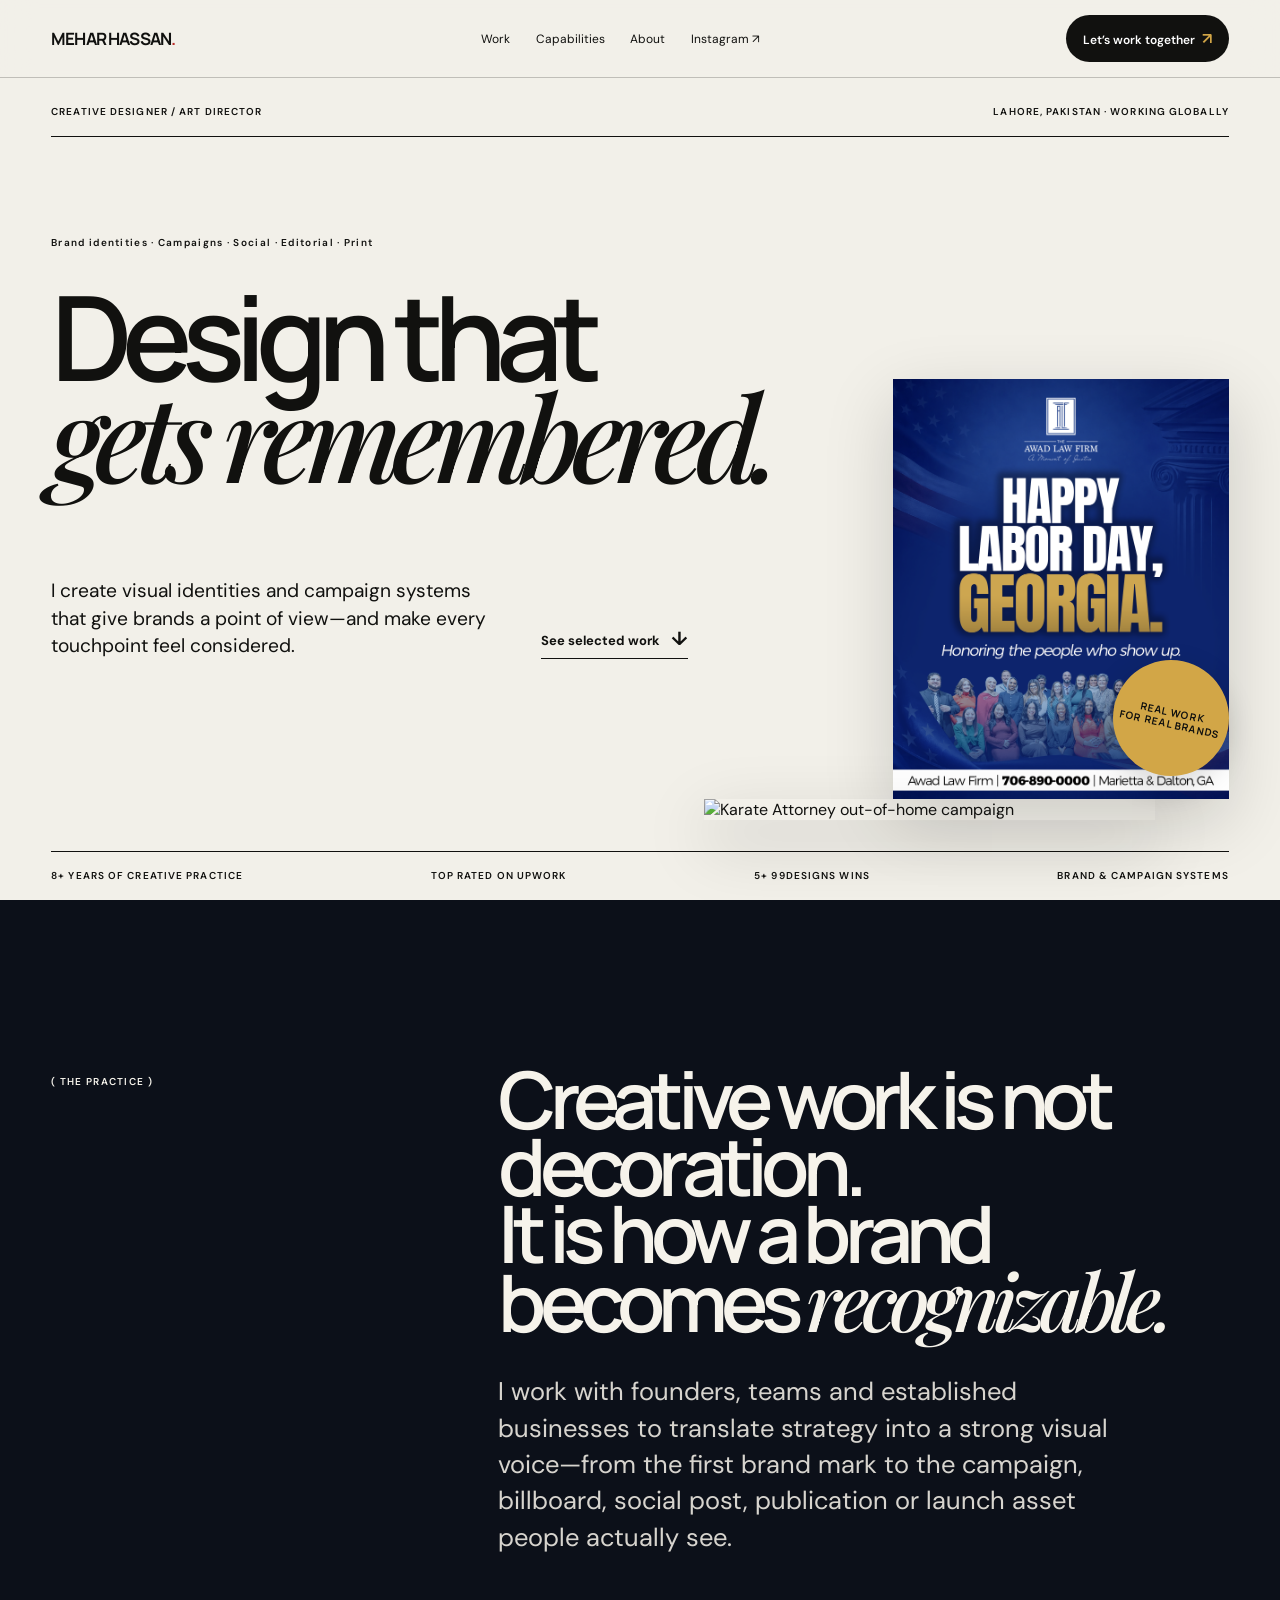
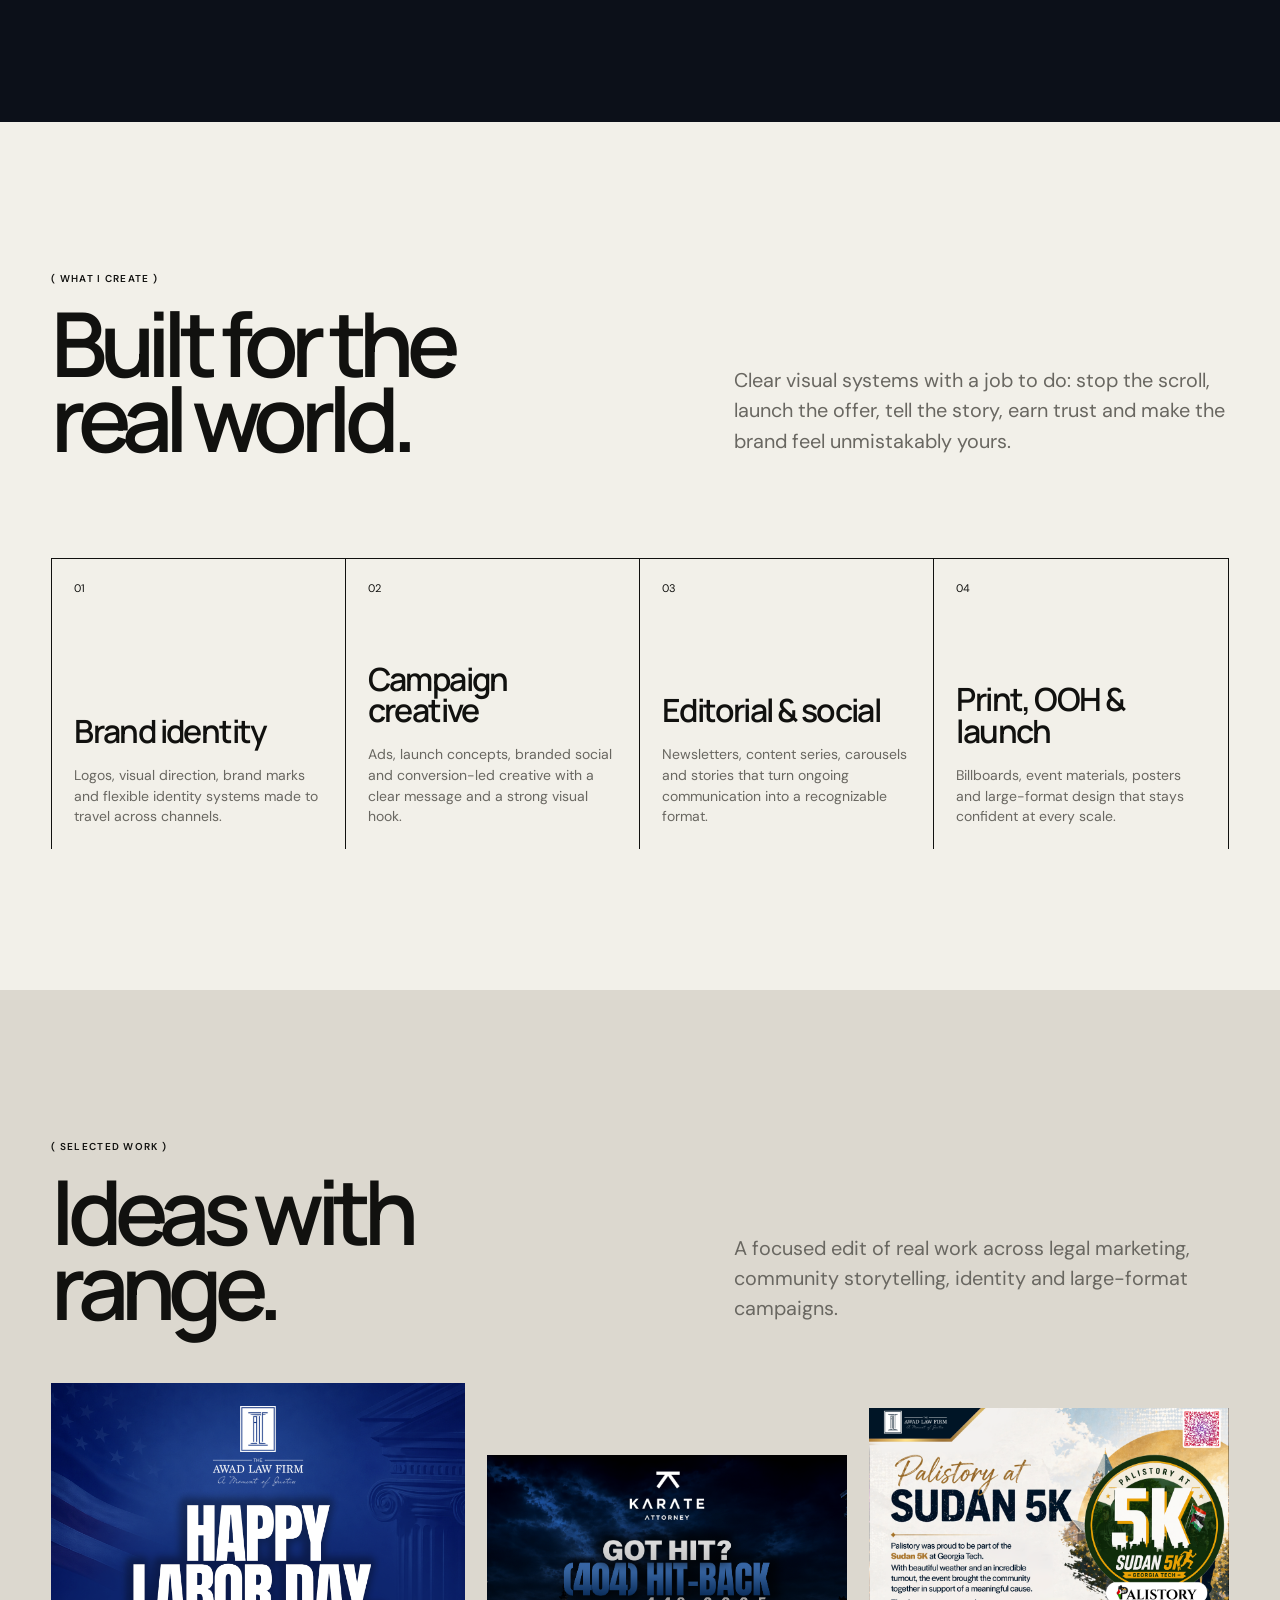
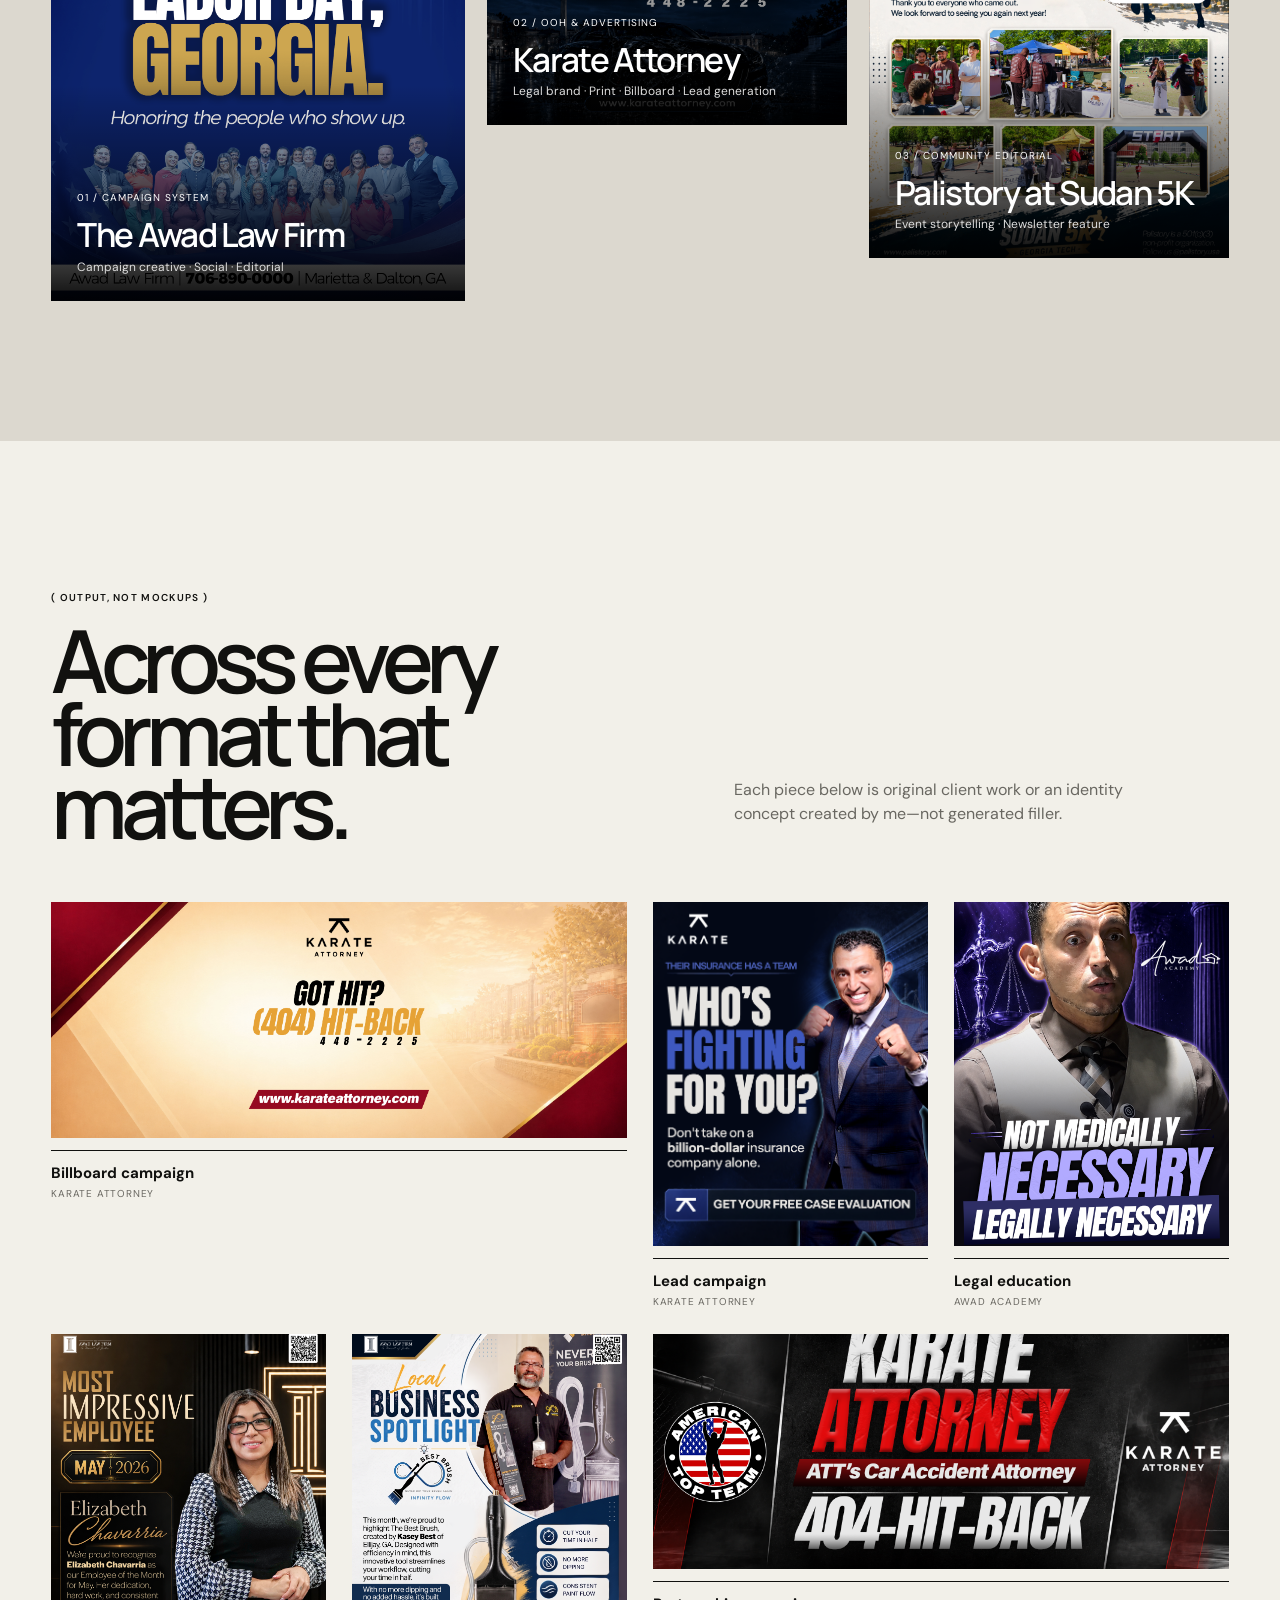
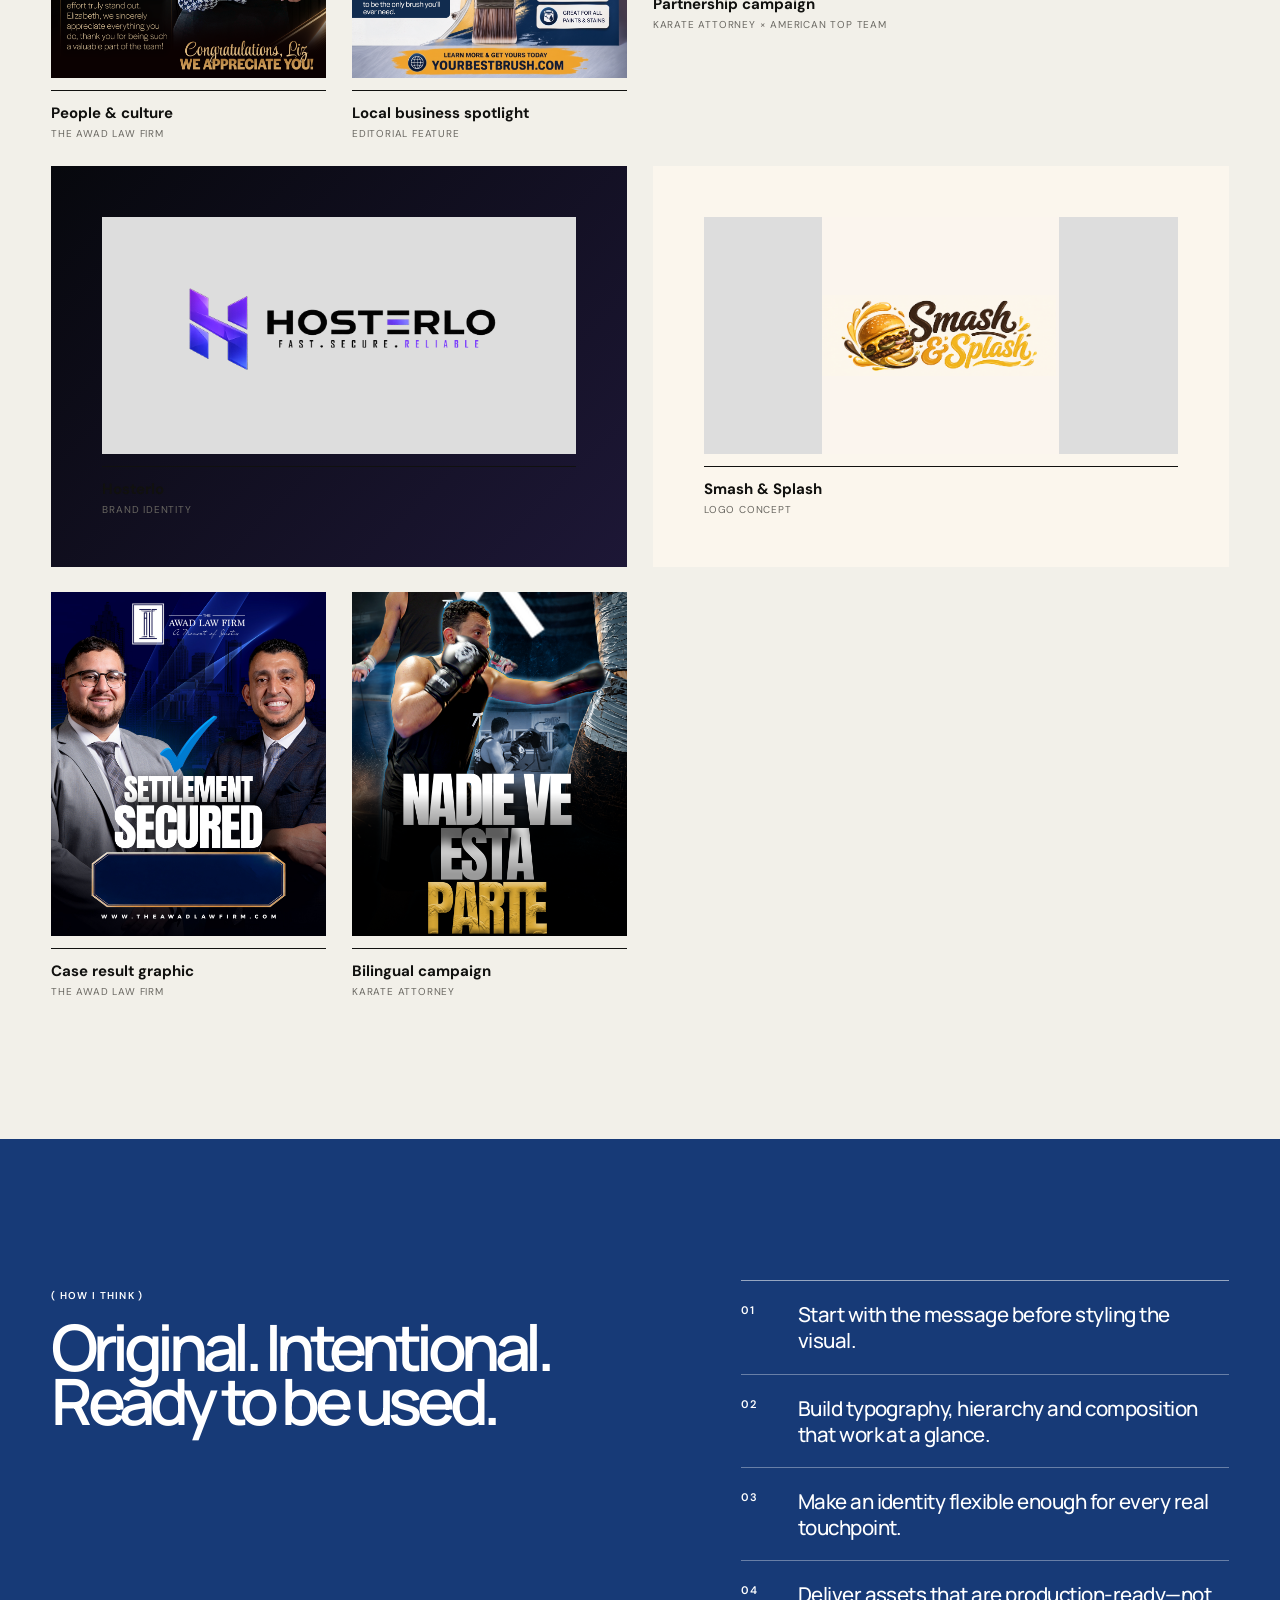
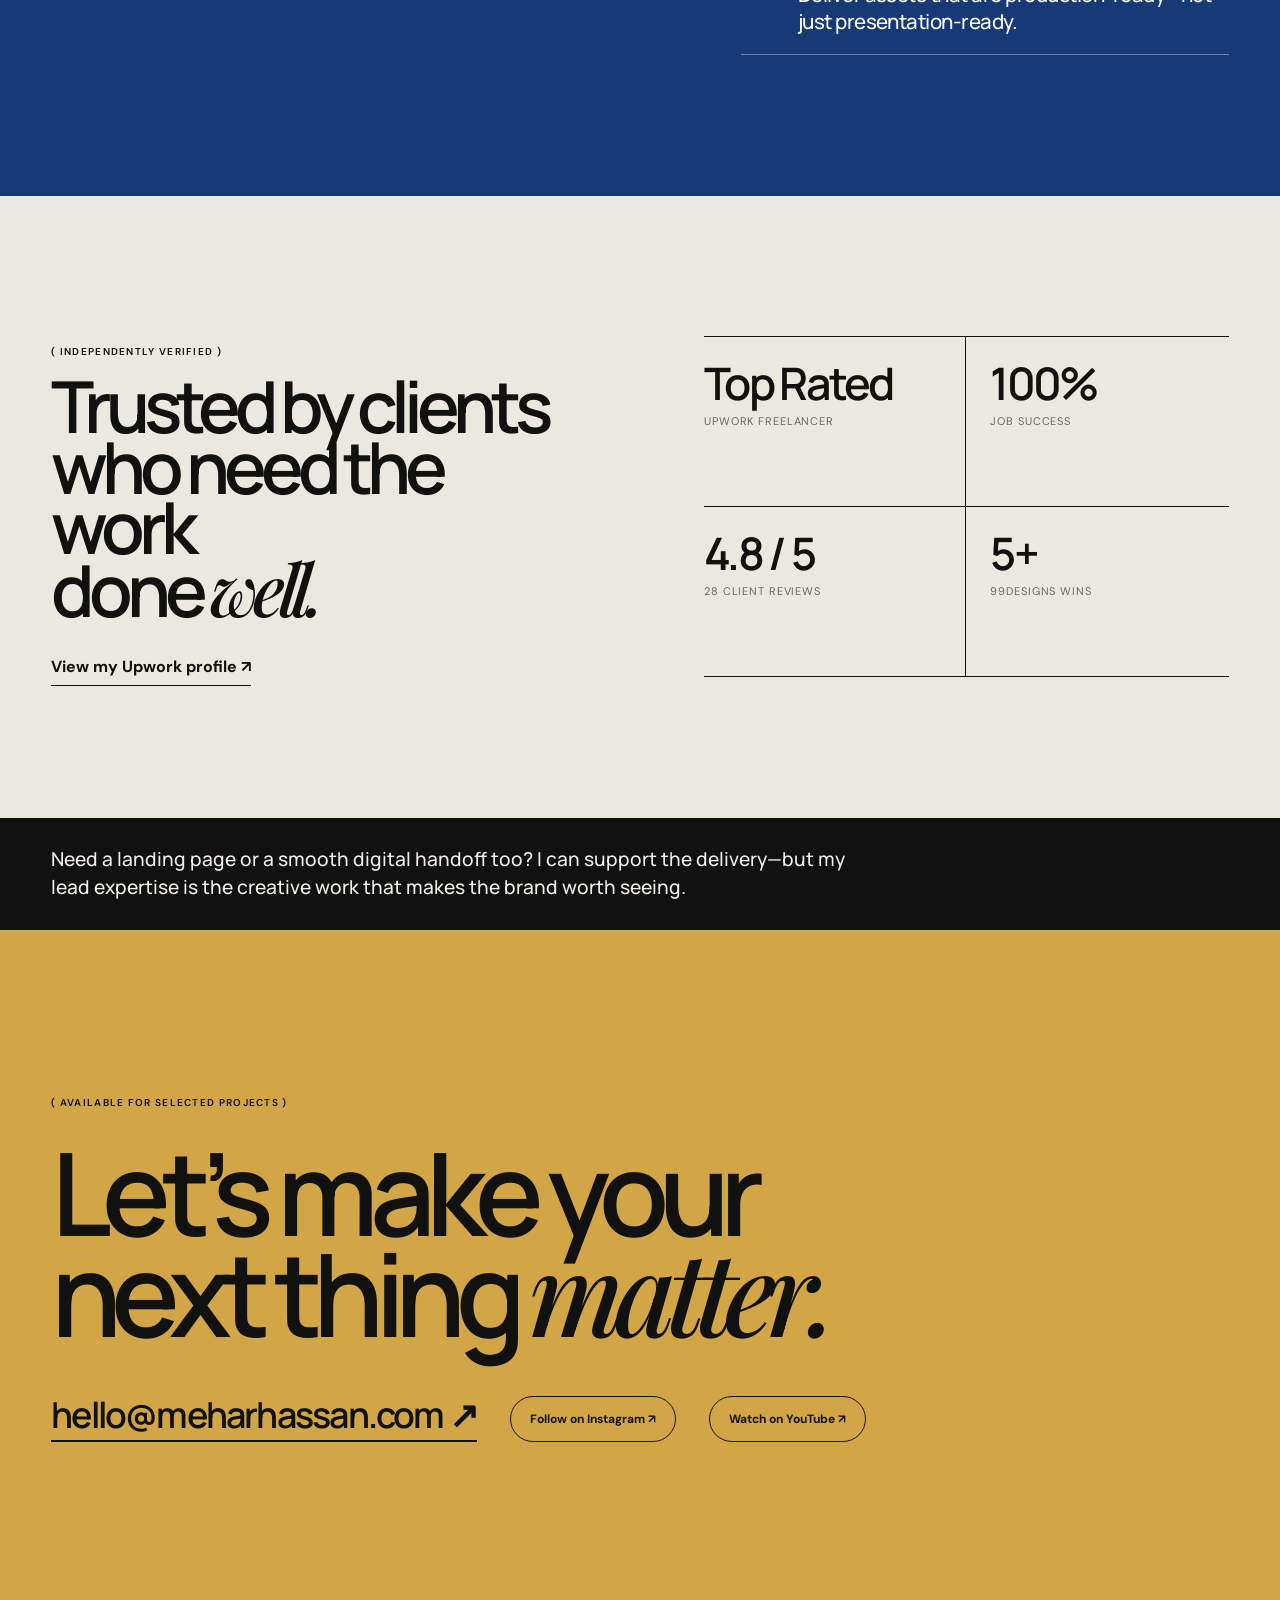
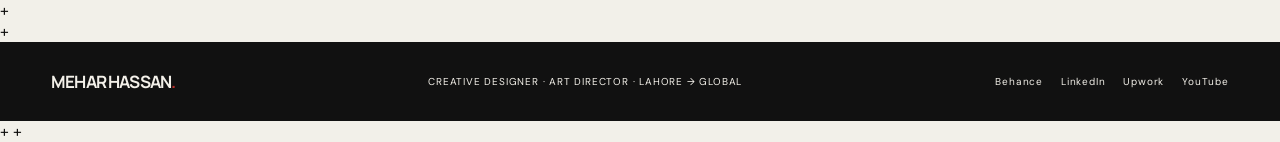
==== commit 2673b614: "Add YouTube channel links" ====
--- a/website_prepped_for_cpanel/index.html
+++ b/website_prepped_for_cpanel/index.html
@@ -23,8 +23,8 @@
     <section class="principles"><div><p class="section-kicker">( HOW I THINK )</p><h2>Original. Intentional.<br>Ready to be used.</h2></div><div class="principle-list"><p><span>01</span>Start with the message before styling the visual.</p><p><span>02</span>Build typography, hierarchy and composition that work at a glance.</p><p><span>03</span>Make an identity flexible enough for every real touchpoint.</p><p><span>04</span>Deliver assets that are production-ready—not just presentation-ready.</p></div></section>
     <section class="credibility"><div class="upwork-block"><p class="section-kicker">( INDEPENDENTLY VERIFIED )</p><h2>Trusted by clients<br>who need the work<br>done <em>well.</em></h2><a href="https://www.upwork.com/freelancers/~01f41d1749c9809704" target="_blank" rel="noopener">View my Upwork profile ↗</a></div><div class="credibility-stats"><div><strong>Top Rated</strong><span>Upwork freelancer</span></div><div><strong>100%</strong><span>Job Success</span></div><div><strong>4.8 / 5</strong><span>28 client reviews</span></div><div><strong>5+</strong><span>99designs wins</span></div></div></section>
     <section class="support-note"><p>Need a landing page or a smooth digital handoff too? I can support the delivery—but my lead expertise is the creative work that makes the brand worth seeing.</p></section>
-    <section class="contact" id="contact"><p class="section-kicker">( AVAILABLE FOR SELECTED PROJECTS )</p><h2>Let’s make your<br>next thing <em>matter.</em></h2><div class="contact-actions"><a class="email-link" href="mailto:hello@meharhassan.com">hello@meharhassan.com ↗</a><a class="outline-link" href="https://www.instagram.com/mehardesignx/" target="_blank" rel="noopener">Follow on Instagram ↗</a></div></section>
+    <section class="contact" id="contact"><p class="section-kicker">( AVAILABLE FOR SELECTED PROJECTS )</p><h2>Let’s make your<br>next thing <em>matter.</em></h2><div class="contact-actions"><a class="email-link" href="mailto:hello@meharhassan.com">hello@meharhassan.com ↗</a><a class="outline-link" href="https://www.instagram.com/mehardesignx/" target="_blank" rel="noopener">Follow on Instagram ↗</a><a class="outline-link" href="https://www.youtube.com/channel/UCjDWfkahoU9TmNkEGn5Fe9w" target="_blank" rel="noopener">Watch on YouTube ↗</a></div></section>
 +  </main>
-+  <footer><a class="wordmark" href="#top">MEHAR HASSAN<span>.</span></a><span>CREATIVE DESIGNER · ART DIRECTOR · LAHORE → GLOBAL</span><div><a href="https://www.behance.net/mehardesignx" target="_blank" rel="noopener">Behance</a><a href="https://www.linkedin.com/in/meharhassan" target="_blank" rel="noopener">LinkedIn</a><a href="https://www.upwork.com/freelancers/~01f41d1749c9809704" target="_blank" rel="noopener">Upwork</a></div></footer>
++  <footer><a class="wordmark" href="#top">MEHAR HASSAN<span>.</span></a><span>CREATIVE DESIGNER · ART DIRECTOR · LAHORE → GLOBAL</span><div><a href="https://www.behance.net/mehardesignx" target="_blank" rel="noopener">Behance</a><a href="https://www.linkedin.com/in/meharhassan" target="_blank" rel="noopener">LinkedIn</a><a href="https://www.upwork.com/freelancers/~01f41d1749c9809704" target="_blank" rel="noopener">Upwork</a><a href="https://www.youtube.com/channel/UCjDWfkahoU9TmNkEGn5Fe9w" target="_blank" rel="noopener">YouTube</a></div></footer>
 +</body>
 +</html>
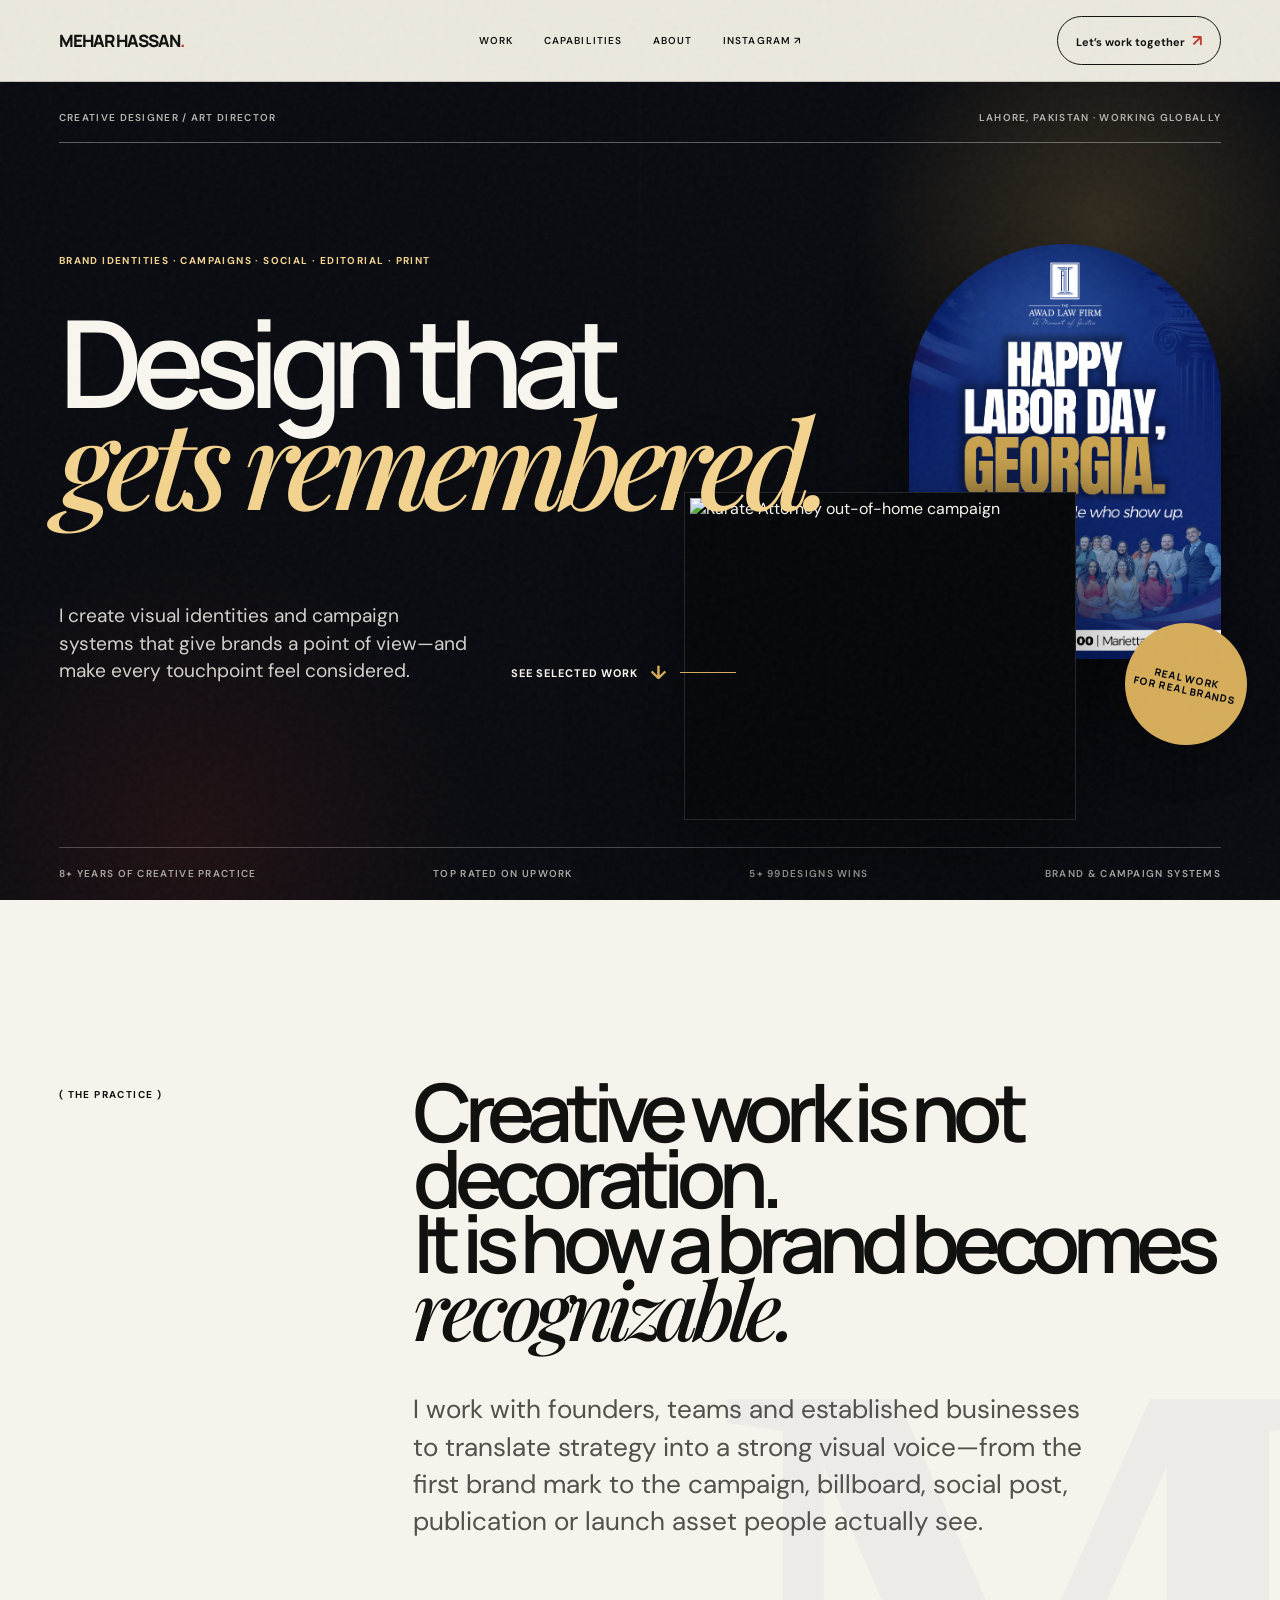
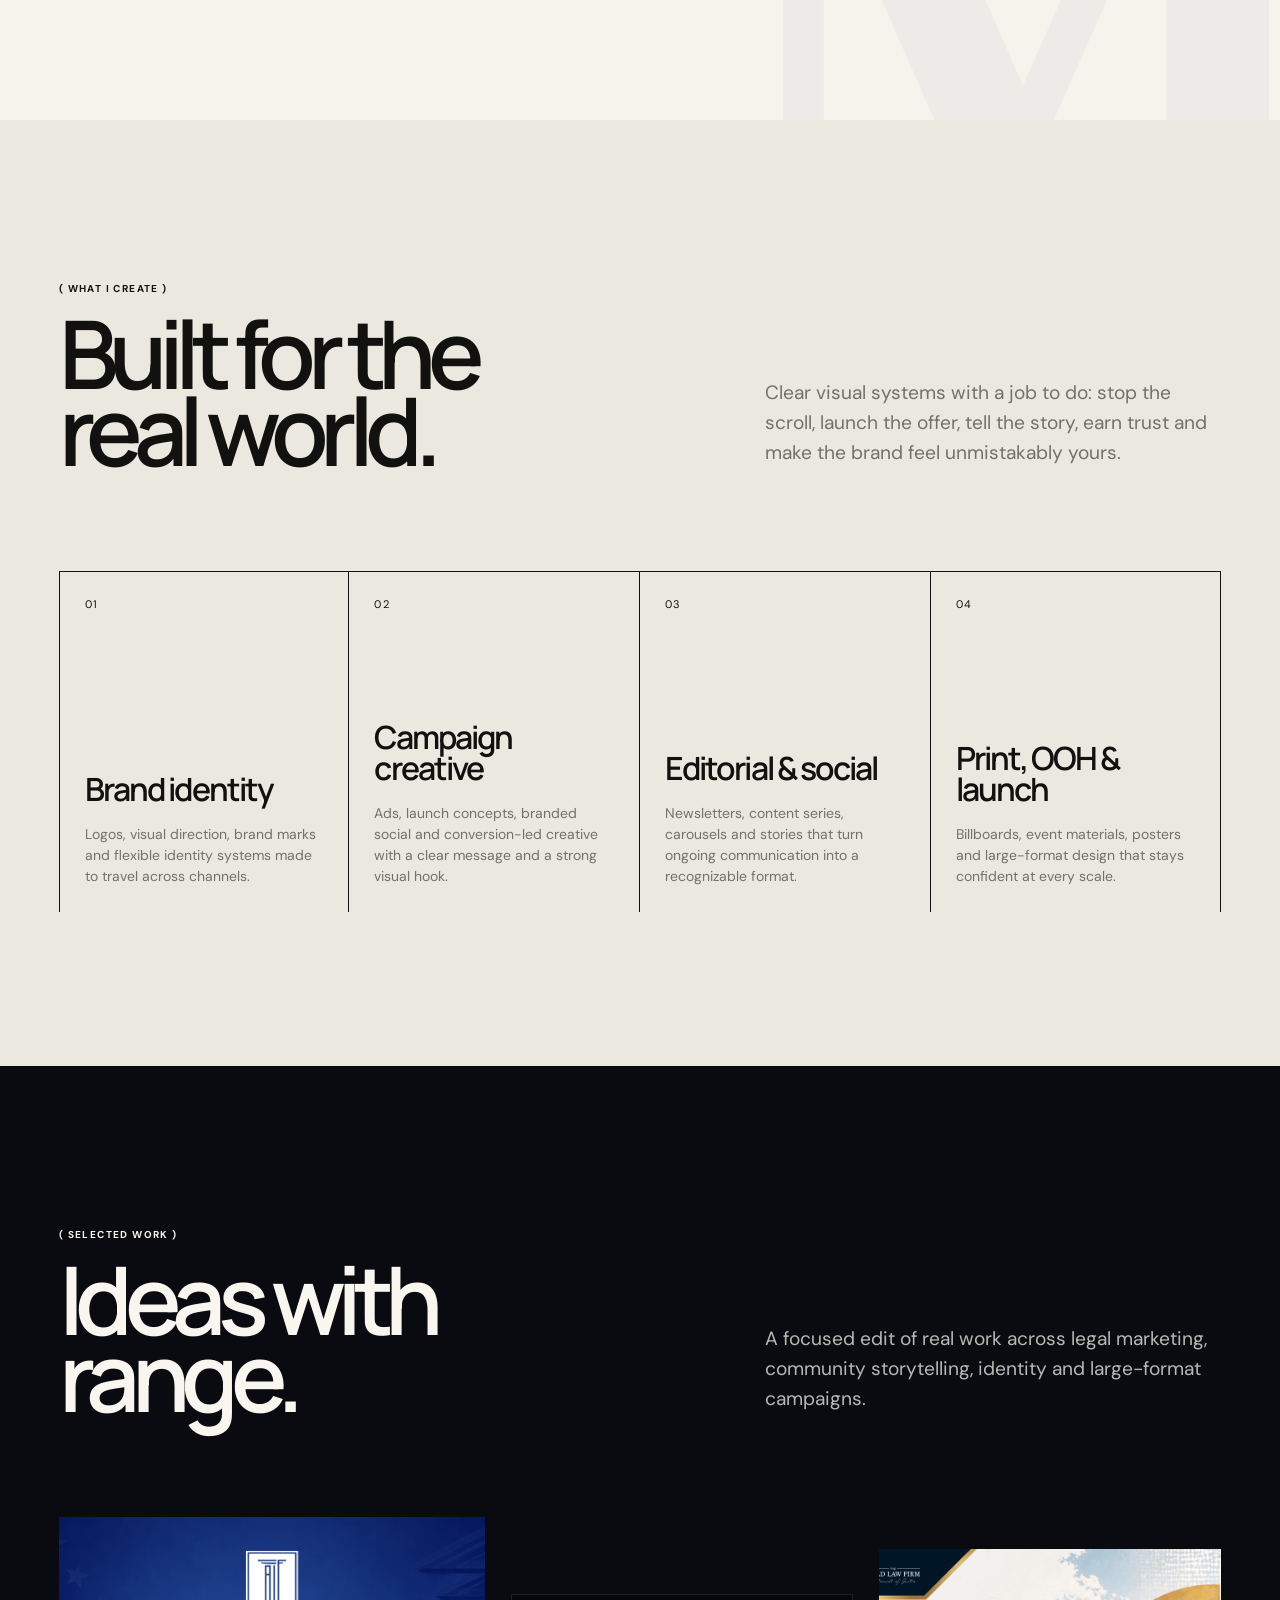
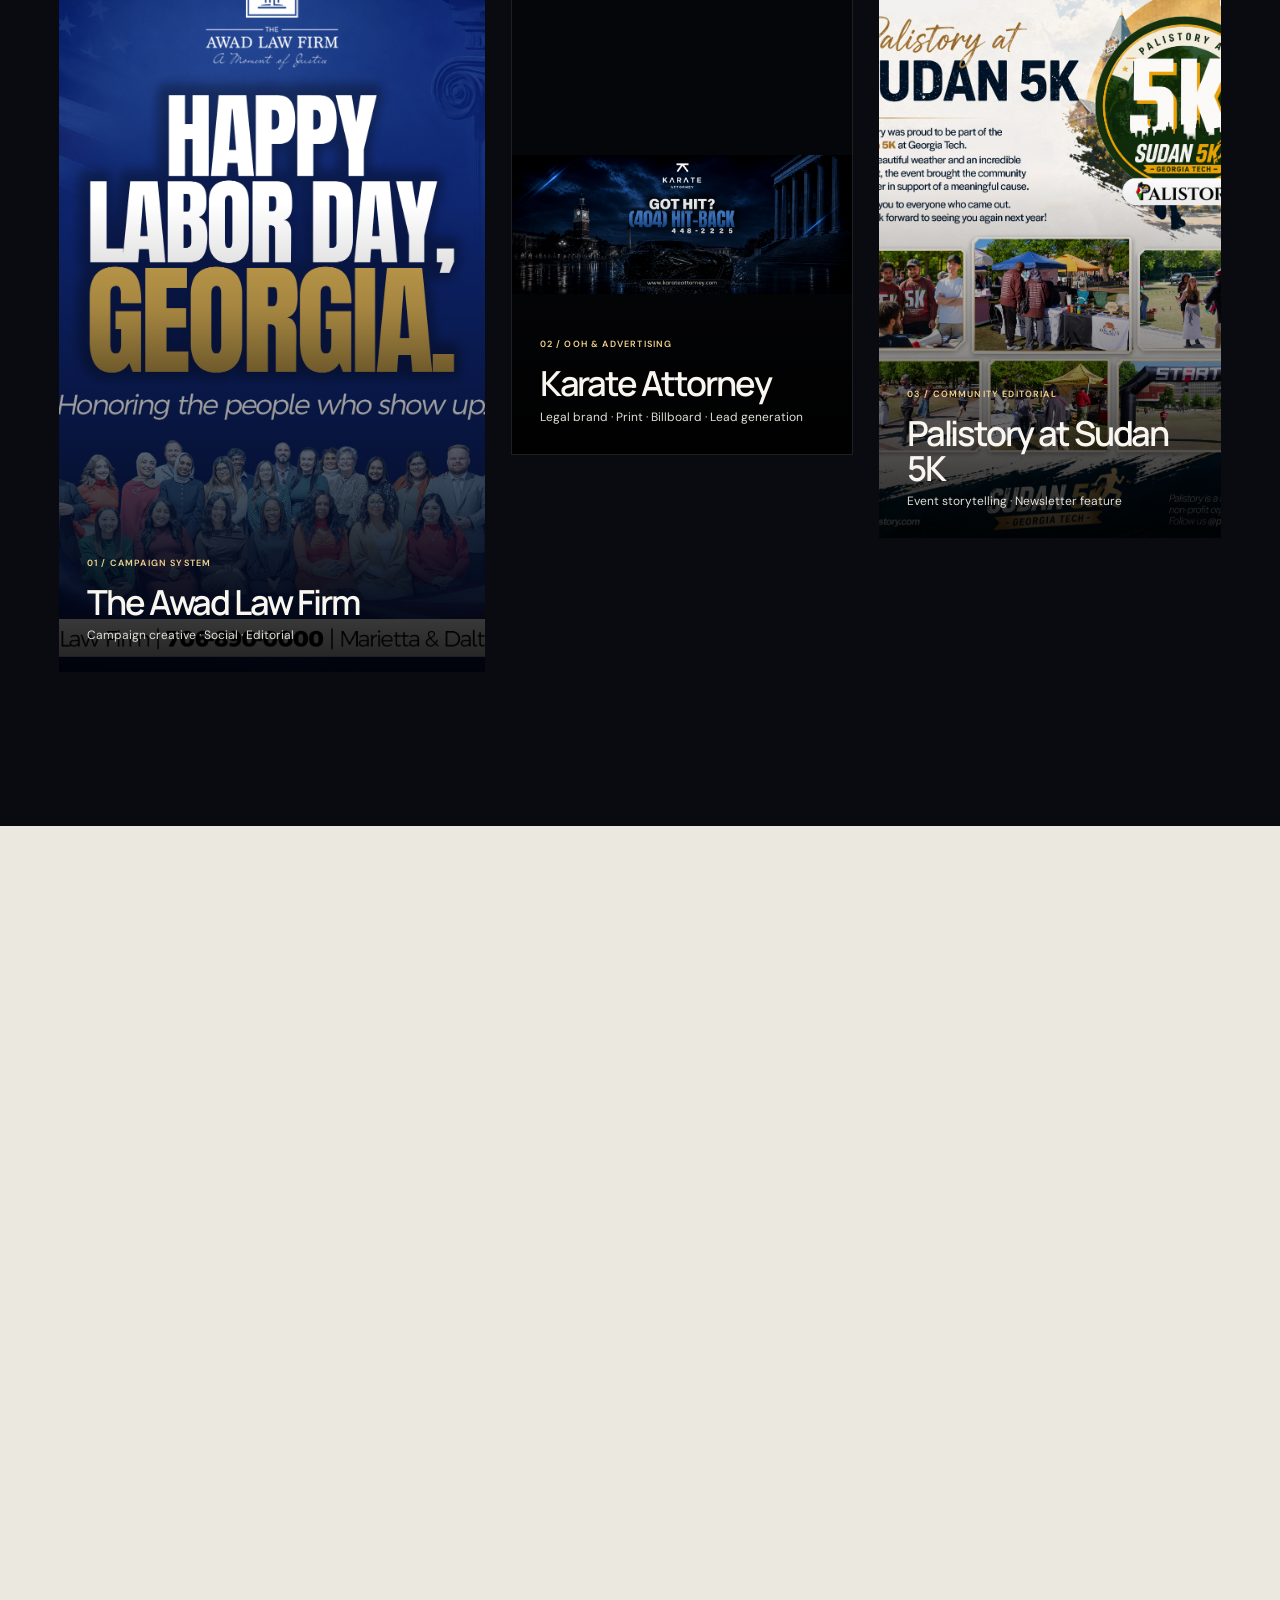
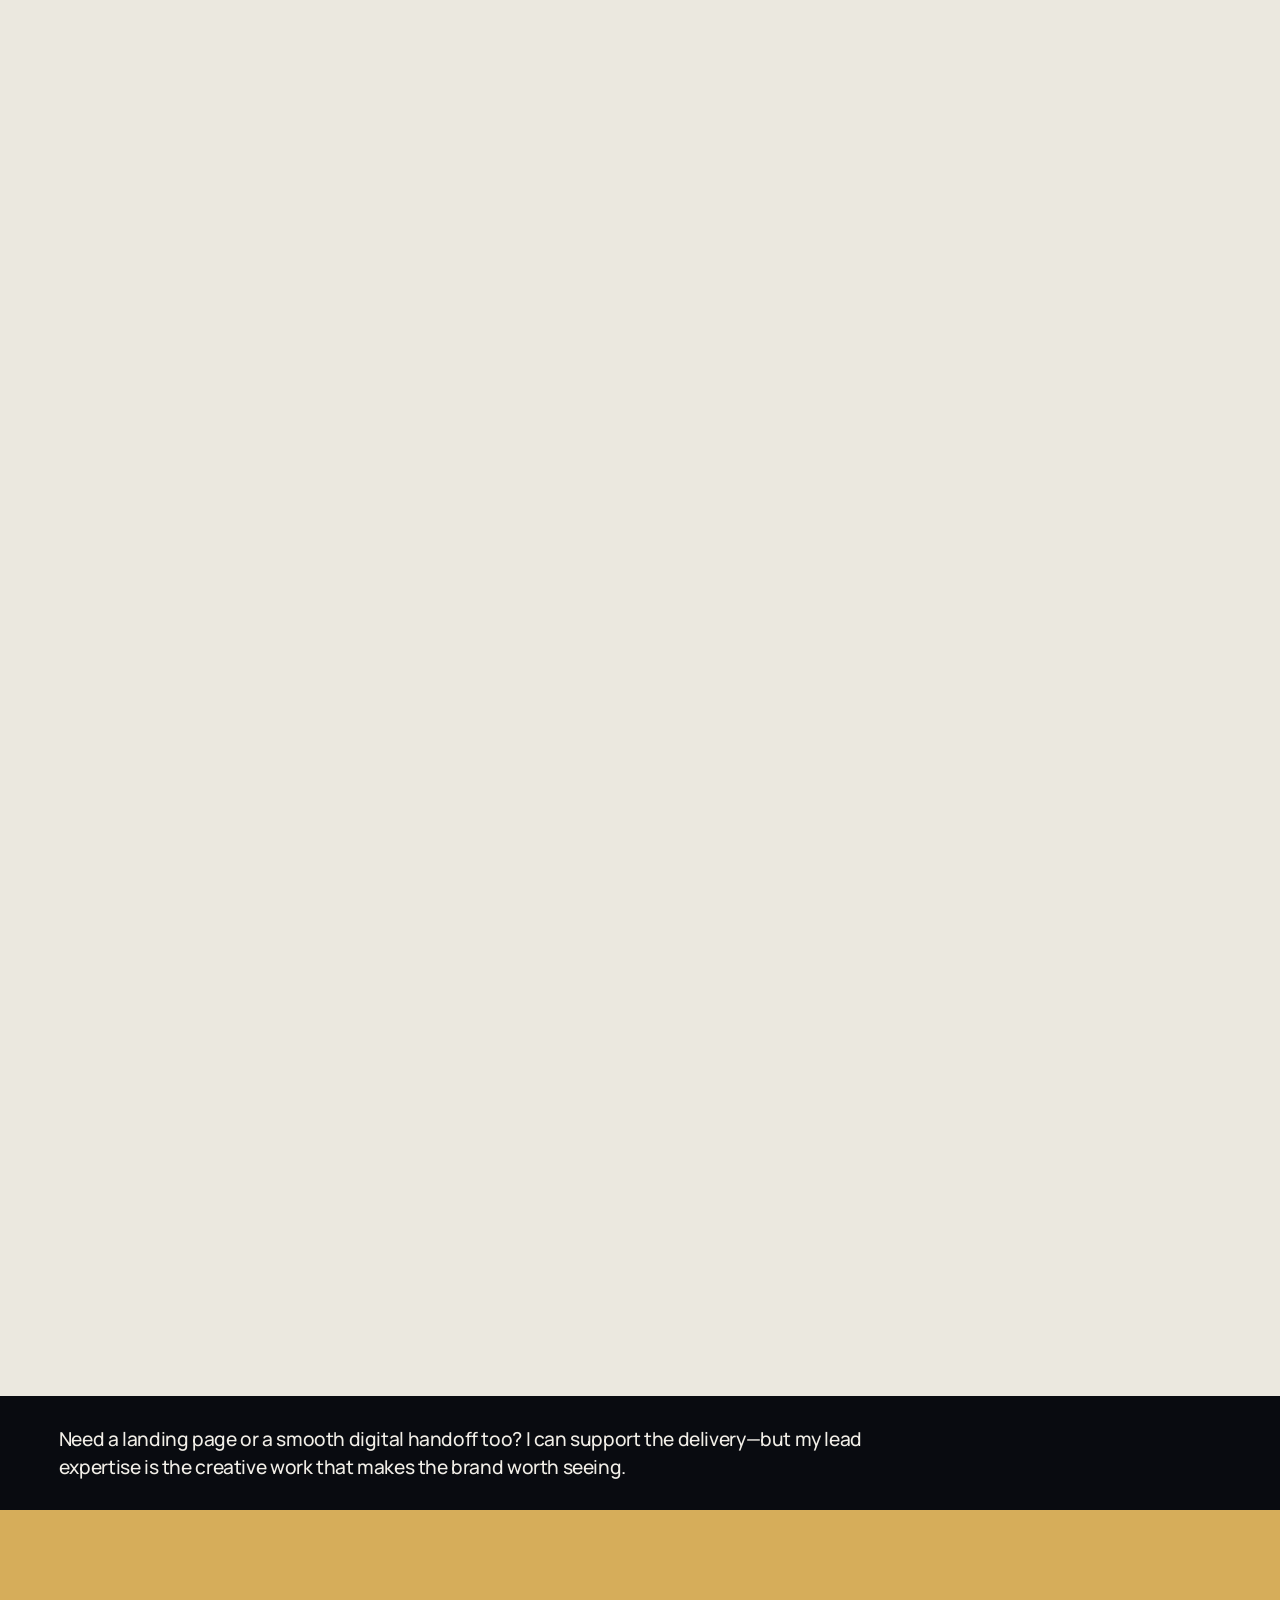
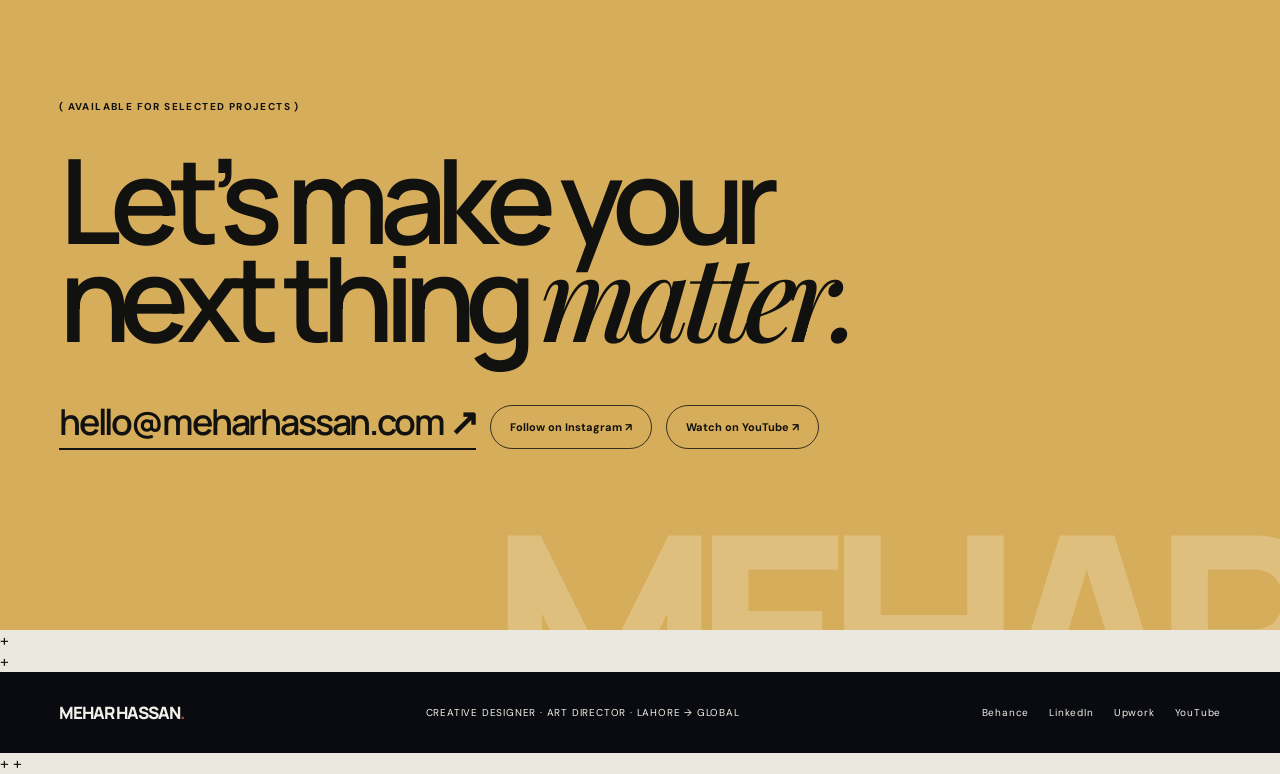
==== commit 387dd2da: "Elevate portfolio art direction and mobile experience" ====
--- a/website_prepped_for_cpanel/index.html
+++ b/website_prepped_for_cpanel/index.html
@@ -13,7 +13,7 @@
   <script type="application/ld+json">{"@context":"https://schema.org","@type":"Person","name":"Mehar Hassan","url":"https://meharhassan.com/","jobTitle":"Creative Designer and Art Director","email":"mailto:hello@meharhassan.com","address":{"@type":"PostalAddress","addressLocality":"Lahore","addressCountry":"PK"},"knowsAbout":["Creative Direction","Brand Identity","Campaign Design","Social Media Design","Editorial Design","Print Design","UI/UX Design"],"sameAs":["https://www.instagram.com/mehardesignx/","https://www.behance.net/mehardesignx","https://www.linkedin.com/in/meharhassan","https://www.upwork.com/freelancers/~01f41d1749c9809704"]}</script>
 </head>
 <body>
-  <header class="site-header"><a class="wordmark" href="#top" aria-label="Mehar Hassan home">MEHAR HASSAN<span>.</span></a><nav aria-label="Main navigation"><a href="#work">Work</a><a href="#services">Capabilities</a><a href="#about">About</a><a href="https://www.instagram.com/mehardesignx/" target="_blank" rel="noopener">Instagram ↗</a></nav><a class="header-cta" href="#contact">Let’s work together <span>↗</span></a></header>
+  <header class="site-header"><a class="wordmark" href="#top" aria-label="Mehar Hassan home">MEHAR HASSAN<span>.</span></a><button class="mobile-toggle" type="button" aria-label="Open navigation" aria-expanded="false"><i></i><i></i></button><nav aria-label="Main navigation"><a href="#work">Work</a><a href="#services">Capabilities</a><a href="#about">About</a><a href="https://www.instagram.com/mehardesignx/" target="_blank" rel="noopener">Instagram ↗</a></nav><a class="header-cta" href="#contact">Let’s work together <span>↗</span></a></header>
   <main id="top">
     <section class="hero"><div class="hero-meta"><span>CREATIVE DESIGNER / ART DIRECTOR</span><span>LAHORE, PAKISTAN · WORKING GLOBALLY</span></div><div class="hero-copy"><p class="eyebrow">Brand identities · Campaigns · Social · Editorial · Print</p><h1>Design that<br><em>gets remembered.</em></h1><div class="hero-note"><p>I create visual identities and campaign systems that give brands a point of view—and make every touchpoint feel considered.</p><a href="#work">See selected work <span>↓</span></a></div></div><div class="hero-art" aria-label="Selected campaign artwork"><figure class="hero-primary"><img src="assets/labor-day.png" alt="The Awad Law Firm Labor Day campaign creative"></figure><figure class="hero-secondary"><img src="assets/karate-ooh-black.png" alt="Karate Attorney out-of-home campaign"></figure><div class="hero-stamp">REAL WORK<br>FOR REAL BRANDS</div></div><div class="proof-line"><span>8+ YEARS OF CREATIVE PRACTICE</span><span>TOP RATED ON UPWORK</span><span>5+ 99DESIGNS WINS</span><span>BRAND &amp; CAMPAIGN SYSTEMS</span></div></section>
     <section class="statement" id="about"><p class="section-kicker">( THE PRACTICE )</p><div><h2>Creative work is not decoration.<br>It is how a brand becomes <em>recognizable.</em></h2><p class="statement-copy">I work with founders, teams and established businesses to translate strategy into a strong visual voice—from the first brand mark to the campaign, billboard, social post, publication or launch asset people actually see.</p></div></section>
@@ -26,5 +26,5 @@
     <section class="contact" id="contact"><p class="section-kicker">( AVAILABLE FOR SELECTED PROJECTS )</p><h2>Let’s make your<br>next thing <em>matter.</em></h2><div class="contact-actions"><a class="email-link" href="mailto:hello@meharhassan.com">hello@meharhassan.com ↗</a><a class="outline-link" href="https://www.instagram.com/mehardesignx/" target="_blank" rel="noopener">Follow on Instagram ↗</a><a class="outline-link" href="https://www.youtube.com/channel/UCjDWfkahoU9TmNkEGn5Fe9w" target="_blank" rel="noopener">Watch on YouTube ↗</a></div></section>
 +  </main>
 +  <footer><a class="wordmark" href="#top">MEHAR HASSAN<span>.</span></a><span>CREATIVE DESIGNER · ART DIRECTOR · LAHORE → GLOBAL</span><div><a href="https://www.behance.net/mehardesignx" target="_blank" rel="noopener">Behance</a><a href="https://www.linkedin.com/in/meharhassan" target="_blank" rel="noopener">LinkedIn</a><a href="https://www.upwork.com/freelancers/~01f41d1749c9809704" target="_blank" rel="noopener">Upwork</a><a href="https://www.youtube.com/channel/UCjDWfkahoU9TmNkEGn5Fe9w" target="_blank" rel="noopener">YouTube</a></div></footer>
-+</body>
++<script src="creative.js"></script></body>
 +</html>
--- a/website_prepped_for_cpanel/creative.css
+++ b/website_prepped_for_cpanel/creative.css
@@ -1 +1 @@
-:root{--paper:#f2f0e9;--ink:#11110f;--muted:#696761;--line:rgba(17,17,15,.22);--gold:#d2a647;--red:#bb2d29;--blue:#173a77;--dark:#0c1019}*{box-sizing:border-box}html{scroll-behavior:smooth}body{margin:0;background:var(--paper);color:var(--ink);font-family:"DM Sans",sans-serif}a{color:inherit;text-decoration:none}img{display:block;width:100%;height:auto}.site-header{position:sticky;top:0;z-index:20;height:78px;padding:0 clamp(20px,4vw,68px);display:flex;align-items:center;justify-content:space-between;gap:24px;background:rgba(242,240,233,.88);backdrop-filter:blur(16px);border-bottom:1px solid var(--line)}.wordmark{font:700 17px/1 "Manrope",sans-serif;letter-spacing:-.05em;white-space:nowrap}.wordmark span{color:var(--red)}.site-header nav{display:flex;align-items:center;gap:clamp(14px,2vw,31px);font-size:12px}.site-header nav a{transition:opacity .2s}.site-header nav a:hover{opacity:.58}.header-cta{padding:13px 17px;background:var(--ink);color:#fff;border-radius:999px;font-size:12px;font-weight:600;white-space:nowrap}.header-cta span{color:var(--gold);font-size:16px;margin-left:4px}.hero{position:relative;min-height:calc(100vh - 78px);padding:28px clamp(20px,4vw,68px) 0;overflow:hidden}.hero-meta,.proof-line{display:flex;justify-content:space-between;gap:20px;font:600 10px/1.2 "DM Sans",sans-serif;letter-spacing:.11em}.hero-meta{padding-bottom:18px;border-bottom:1px solid var(--ink)}.hero-copy{position:relative;z-index:2;padding:clamp(50px,7vw,110px) 0 22px;width:min(77%,1000px)}.eyebrow,.section-kicker{font:600 10px/1.2 "DM Sans",sans-serif;letter-spacing:.13em}.hero h1,.statement h2,.section-intro h2,.gallery-heading h2,.principles h2,.credibility h2,.contact h2{font:600 clamp(58px,9.2vw,153px)/.84 "Manrope",sans-serif;letter-spacing:-.085em;margin:clamp(22px,3vw,47px) 0}.hero h1 em,.statement h2 em,.credibility h2 em,.contact h2 em{font-family:"Playfair Display",Georgia,serif;font-weight:500}.hero-note{display:grid;grid-template-columns:minmax(250px,450px) auto;gap:40px;align-items:end;margin-top:clamp(44px,7vw,105px)}.hero-note p{font-size:clamp(16px,1.5vw,22px);line-height:1.42;margin:0}.hero-note a{justify-self:start;border-bottom:1px solid;padding-bottom:7px;font-size:13px;font-weight:700}.hero-note a span{margin-left:8px;font-size:19px}.hero-art{position:absolute;z-index:1;right:clamp(20px,4vw,68px);bottom:80px;width:min(41vw,640px)}.hero-art figure{margin:0}.hero-primary{width:64%;margin-left:auto!important;box-shadow:0 22px 65px rgba(0,0,0,.16)}.hero-secondary{position:relative;margin-top:-16%;width:86%;box-shadow:0 22px 65px rgba(0,0,0,.22)}.hero-stamp{position:absolute;right:0;bottom:10%;width:116px;height:116px;display:grid;place-items:center;border-radius:50%;background:var(--gold);text-align:center;font:700 10px/1.2 "Manrope",sans-serif;letter-spacing:.08em;transform:rotate(12deg);box-shadow:0 10px 30px rgba(0,0,0,.16)}.proof-line{position:absolute;left:clamp(20px,4vw,68px);right:clamp(20px,4vw,68px);bottom:0;padding:18px 0;border-top:1px solid var(--ink)}.statement{padding:clamp(92px,13vw,195px) clamp(20px,4vw,68px);display:grid;grid-template-columns:1fr 2.2fr;gap:clamp(40px,9vw,160px);background:var(--dark);color:#f6f3eb}.statement h2{font-size:clamp(43px,6.2vw,102px);margin-top:0}.statement-copy{max-width:640px;margin:0;font-size:clamp(18px,2vw,30px);line-height:1.42;color:#d7d4ce}.capabilities,.featured-work,.gallery-section,.principles,.credibility,.contact{padding:clamp(86px,11vw,170px) clamp(20px,4vw,68px)}.section-intro{display:grid;grid-template-columns:1.2fr 1fr;gap:clamp(36px,7vw,130px);align-items:end;margin-bottom:clamp(50px,8vw,115px)}.section-intro h2{font-size:clamp(48px,7vw,113px);margin:20px 0 0}.section-intro>p{font-size:clamp(16px,1.55vw,22px);line-height:1.52;max-width:570px;margin:0;color:var(--muted)}.capability-grid{display:grid;grid-template-columns:repeat(4,1fr);border-top:1px solid var(--ink)}.capability-grid article{min-height:290px;padding:22px;display:flex;flex-direction:column;border-right:1px solid var(--ink)}.capability-grid article:first-child{border-left:1px solid var(--ink)}.capability-grid article span{font-size:11px}.capability-grid h3{font:600 clamp(24px,2.5vw,42px)/.98 "Manrope",sans-serif;letter-spacing:-.05em;margin:auto 0 18px}.capability-grid p{font-size:14px;line-height:1.48;margin:0;color:var(--muted)}.featured-work{background:#dcd8cf}.work-intro{margin-bottom:60px}.featured-grid{display:grid;grid-template-columns:1.15fr 1fr 1fr;gap:22px;align-items:start}.feature-card{margin:0;position:relative;overflow:hidden;background:#111;color:#fff}.feature-card img{aspect-ratio:4/5;object-fit:cover;transition:transform .7s cubic-bezier(.2,.7,.2,1)}.feature-karate{margin-top:72px}.feature-karate img{aspect-ratio:4/3;object-fit:cover}.feature-palistory{margin-top:25px}.feature-card div{position:absolute;inset:auto 0 0;padding:26px;background:linear-gradient(transparent,rgba(0,0,0,.94));padding-top:100px}.feature-card span{font-size:10px;letter-spacing:.1em}.feature-card h3{font:600 clamp(24px,2.6vw,42px)/1 "Manrope",sans-serif;letter-spacing:-.05em;margin:12px 0 7px}.feature-card p{font-size:12px;margin:0;color:#ddd}.feature-card:hover img{transform:scale(1.04)}.gallery-heading{display:grid;grid-template-columns:1.2fr 1fr;gap:clamp(35px,7vw,130px);align-items:end;margin-bottom:60px}.gallery-heading h2{font-size:clamp(46px,6.8vw,108px);margin:19px 0 0}.gallery-heading>p{font-size:16px;line-height:1.5;color:var(--muted);max-width:450px}.portfolio-grid{display:grid;grid-template-columns:repeat(4,1fr);gap:clamp(14px,2vw,30px);align-items:start}.portfolio-grid figure{margin:0}.portfolio-grid img{background:#ddd;object-fit:cover}.portfolio-grid .span-two{grid-column:span 2}.portfolio-grid .span-two img{aspect-ratio:2.45/1;object-fit:cover}.portfolio-grid .portrait img{aspect-ratio:4/5}.portfolio-grid .identity{grid-column:span 2;padding:clamp(25px,4vw,70px)}.identity img{object-fit:contain;aspect-ratio:2/1}.identity-dark{background:linear-gradient(135deg,#07080d,#1d1736)}.identity-light{background:#fbf6ed}.portfolio-grid figcaption{padding-top:12px;border-top:1px solid var(--ink);margin-top:12px;display:flex;flex-direction:column;gap:4px}.portfolio-grid figcaption b{font-size:15px}.portfolio-grid figcaption span{font-size:10px;text-transform:uppercase;letter-spacing:.08em;color:var(--muted)}.principles{display:grid;grid-template-columns:1.15fr 1fr;gap:clamp(40px,10vw,180px);background:var(--blue);color:#fff}.principles h2{font-size:clamp(40px,5vw,82px);margin:18px 0}.principle-list{border-top:1px solid rgba(255,255,255,.55)}.principle-list p{display:grid;grid-template-columns:42px 1fr;gap:15px;padding:20px 0;margin:0;border-bottom:1px solid rgba(255,255,255,.35);font:500 clamp(16px,1.6vw,24px)/1.28 "Manrope",sans-serif;letter-spacing:-.025em}.principle-list span{font:600 11px/1.8 "DM Sans",sans-serif;letter-spacing:.1em}.credibility{display:grid;grid-template-columns:1fr 1fr;gap:clamp(40px,10vw,170px);background:#ebe8e0}.credibility h2{font-size:clamp(43px,5.6vw,91px);margin:18px 0 36px}.upwork-block>a{font-size:16px;font-weight:700;border-bottom:1px solid;padding-bottom:8px}.credibility-stats{display:grid;grid-template-columns:1fr 1fr;gap:0;border-top:1px solid var(--ink)}.credibility-stats div{padding:24px 0;border-bottom:1px solid var(--ink)}.credibility-stats div:nth-child(odd){border-right:1px solid var(--ink);padding-right:24px}.credibility-stats div:nth-child(even){padding-left:24px}.credibility-stats strong{display:block;font:600 clamp(25px,3.5vw,54px)/1 "Manrope",sans-serif;letter-spacing:-.06em}.credibility-stats span{display:block;margin-top:8px;font-size:11px;text-transform:uppercase;letter-spacing:.08em;color:var(--muted)}.support-note{padding:28px clamp(20px,4vw,68px);background:#111;color:#f1eee7}.support-note p{max-width:830px;margin:0;font:500 clamp(15px,1.5vw,21px)/1.45 "Manrope",sans-serif}.contact{background:var(--gold);min-height:670px;display:flex;flex-direction:column;justify-content:center}.contact h2{font-size:clamp(57px,9vw,145px);margin:25px 0 55px}.contact-actions{display:flex;gap:15px;align-items:center;flex-wrap:wrap}.email-link{font:600 clamp(18px,2.8vw,38px)/1 "Manrope",sans-serif;letter-spacing:-.05em;border-bottom:2px solid;padding-bottom:8px}.outline-link{margin-left:18px;border:1px solid;padding:14px 19px;border-radius:999px;font-size:12px;font-weight:700}footer{display:flex;justify-content:space-between;align-items:center;gap:25px;padding:31px clamp(20px,4vw,68px);background:#111;color:#f3f0e9;font-size:10px;letter-spacing:.08em}footer>div{display:flex;gap:18px}footer a:hover{color:var(--gold)}@media(max-width:1000px){.hero{min-height:920px}.hero-copy{width:100%;padding-top:70px}.hero-art{width:55vw}.capability-grid{grid-template-columns:1fr 1fr}.capability-grid article:nth-child(3){border-left:1px solid var(--ink)}.featured-grid{grid-template-columns:1fr 1fr}.feature-awad{grid-row:span 2}.feature-palistory{margin-top:0}.statement,.section-intro,.gallery-heading,.principles,.credibility{grid-template-columns:1fr}.section-intro{gap:25px}.section-intro h2,.gallery-heading h2{margin-bottom:5px}.portfolio-grid{grid-template-columns:repeat(2,1fr)}}@media(max-width:650px){.site-header{height:68px}.site-header nav{display:none}.header-cta{padding:11px 13px;font-size:10px}.hero{min-height:760px;padding-top:20px}.hero-meta{font-size:8px;gap:8px}.hero h1{font-size:clamp(53px,15vw,78px)}.hero-copy{padding-top:54px}.hero-note{grid-template-columns:1fr;gap:24px;margin-top:42px}.hero-note p{font-size:16px}.hero-art{right:20px;width:72vw;bottom:66px}.hero-stamp{width:82px;height:82px;font-size:7.5px}.proof-line{font-size:8px;justify-content:flex-start;overflow:hidden;white-space:nowrap}.proof-line span:not(:first-child){display:none}.statement,.capabilities,.featured-work,.gallery-section,.principles,.credibility,.contact{padding-top:78px;padding-bottom:78px}.statement h2{font-size:42px}.capability-grid{grid-template-columns:1fr}.capability-grid article,.capability-grid article:nth-child(3){border-left:1px solid var(--ink);min-height:210px}.featured-grid{grid-template-columns:1fr}.feature-karate,.feature-palistory{margin-top:0}.feature-card img,.feature-karate img{aspect-ratio:4/5}.portfolio-grid{grid-template-columns:1fr}.portfolio-grid .span-two,.portfolio-grid .identity{grid-column:auto}.portfolio-grid .span-two img{aspect-ratio:1.7/1}.portfolio-grid .identity{padding:32px}.principles h2{font-size:43px}.credibility-stats strong{font-size:30px}.contact{min-height:530px}.outline-link{margin-left:0}footer{align-items:flex-start;flex-direction:column}footer>div{flex-wrap:wrap}}+:root{--paper:#ebe8df;--paper-2:#f6f3ec;--ink:#11110f;--muted:#73716b;--line:rgba(17,17,15,.18);--gold:#d6ad5a;--gold-light:#f3d38e;--red:#c43c30;--blue:#172f62;--night:#090b10;--night-2:#10141f;--white:#f9f6ef}*{box-sizing:border-box}html{scroll-behavior:smooth}body{margin:0;background:var(--paper);color:var(--ink);font-family:"DM Sans",sans-serif;overflow-x:hidden}body:before{content:"";position:fixed;inset:0;z-index:100;pointer-events:none;opacity:.035;background-image:url("data:image/svg+xml,%3Csvg viewBox='0 0 180 180' xmlns='http://www.w3.org/2000/svg'%3E%3Cfilter id='n'%3E%3CfeTurbulence type='fractalNoise' baseFrequency='.9' numOctaves='4' stitchTiles='stitch'/%3E%3C/filter%3E%3Crect width='100%25' height='100%25' filter='url(%23n)'/%3E%3C/svg%3E")}a{color:inherit;text-decoration:none}img{display:block;width:100%;height:auto}.site-header{position:sticky;top:0;z-index:50;height:82px;padding:0 clamp(20px,4.6vw,84px);display:grid;grid-template-columns:1fr auto 1fr;align-items:center;gap:30px;background:rgba(235,232,223,.79);border-bottom:1px solid var(--line);backdrop-filter:blur(20px) saturate(1.1)}.wordmark{font:800 17px/1 "Manrope",sans-serif;letter-spacing:-.06em;white-space:nowrap}.wordmark span{color:var(--red)}.site-header nav{display:flex;align-items:center;gap:clamp(16px,2.4vw,38px);font:600 10px/1 "DM Sans",sans-serif;letter-spacing:.11em;text-transform:uppercase}.site-header nav a{position:relative;padding:8px 0}.site-header nav a:after{content:"";position:absolute;right:0;bottom:2px;left:0;height:1px;background:var(--red);transform:scaleX(0);transform-origin:right;transition:transform .35s ease}.site-header nav a:hover:after{transform:scaleX(1);transform-origin:left}.header-cta{justify-self:end;padding:13px 18px;border:1px solid var(--ink);border-radius:999px;font-size:11px;font-weight:700;transition:background .25s,color .25s,transform .25s}.header-cta span{color:var(--red);font-size:16px;margin-left:4px}.header-cta:hover{background:var(--ink);color:#fff;transform:translateY(-2px)}.mobile-toggle{display:none}.hero{position:relative;min-height:calc(100vh - 82px);padding:30px clamp(20px,4.6vw,84px) 0;overflow:hidden;background:var(--night);color:var(--white);isolation:isolate}.hero:before{content:"";position:absolute;z-index:-1;inset:0;background:radial-gradient(circle at 86% 18%,rgba(214,173,90,.21),transparent 19%),radial-gradient(circle at 15% 92%,rgba(196,60,48,.12),transparent 22%),linear-gradient(116deg,rgba(255,255,255,.04) 1px,transparent 1px),linear-gradient(26deg,rgba(255,255,255,.025) 1px,transparent 1px);background-size:auto,auto,78px 78px,78px 78px}.hero:after{content:"";position:absolute;inset:0;z-index:-1;opacity:.36;background:linear-gradient(90deg,transparent 49.94%,rgba(255,255,255,.09) 50%,transparent 50.06%);mask-image:linear-gradient(to bottom,#000,transparent 82%)}.hero-meta,.proof-line{display:flex;justify-content:space-between;gap:18px;font:600 10px/1.2 "DM Sans",sans-serif;letter-spacing:.13em}.hero-meta{padding-bottom:18px;border-bottom:1px solid rgba(255,255,255,.34);color:#b6b5b0}.hero-copy{position:relative;z-index:2;padding:clamp(58px,8vw,126px) 0 40px;width:min(70%,950px)}.eyebrow,.section-kicker{font:700 10px/1.2 "DM Sans",sans-serif;letter-spacing:.14em;text-transform:uppercase}.hero .eyebrow{color:var(--gold-light)}.hero h1,.statement h2,.section-intro h2,.gallery-heading h2,.principles h2,.credibility h2,.contact h2{font:600 clamp(58px,9.5vw,160px)/.81 "Manrope",sans-serif;letter-spacing:-.09em;margin:clamp(24px,3.5vw,54px) 0}.hero h1 em,.statement h2 em,.credibility h2 em,.contact h2 em{font-family:"Playfair Display",Georgia,serif;font-weight:500;letter-spacing:-.075em}.hero h1 em{color:var(--gold-light)}.hero-note{display:grid;grid-template-columns:minmax(220px,410px) auto;gap:42px;align-items:end;margin-top:clamp(48px,7vw,115px)}.hero-note p{font-size:clamp(16px,1.5vw,22px);line-height:1.45;margin:0;color:#d2d1cb}.hero-note a{justify-self:start;font-size:11px;font-weight:700;letter-spacing:.08em;text-transform:uppercase;display:flex;gap:12px;align-items:center}.hero-note a:after{content:"";width:56px;height:1px;background:var(--gold);transition:width .3s}.hero-note a:hover:after{width:84px}.hero-note a span{font-size:19px;color:var(--gold)}.hero-art{position:absolute;z-index:1;right:clamp(20px,4.6vw,84px);bottom:80px;width:min(42vw,670px);height:min(64vh,680px)}.hero-art figure{margin:0;position:absolute;overflow:hidden;box-shadow:0 36px 100px rgba(0,0,0,.45)}.hero-art img{height:100%;object-fit:cover}.hero-primary{width:58%;height:72%;right:0;top:0;border-radius:170px 170px 4px 4px}.hero-primary img{object-position:center}.hero-secondary{width:73%;height:57%;left:0;bottom:0;background:#06070a;border:1px solid rgba(255,255,255,.12);padding:5px}.hero-secondary img{object-fit:contain}.hero-stamp{position:absolute;z-index:3;right:-26px;bottom:13%;width:122px;height:122px;display:grid;place-items:center;border-radius:50%;background:var(--gold);color:var(--night);text-align:center;font:800 10px/1.25 "Manrope",sans-serif;letter-spacing:.09em;transform:rotate(12deg);box-shadow:0 15px 42px rgba(0,0,0,.35);animation:float 6s ease-in-out infinite}@keyframes float{50%{transform:rotate(6deg) translateY(-10px)}}.proof-line{position:absolute;left:clamp(20px,4.6vw,84px);right:clamp(20px,4.6vw,84px);bottom:0;padding:20px 0;border-top:1px solid rgba(255,255,255,.25);color:#aaa9a4}.statement{position:relative;padding:clamp(105px,14vw,220px) clamp(20px,4.6vw,84px);display:grid;grid-template-columns:.65fr 2.2fr;gap:clamp(38px,9vw,165px);background:var(--paper-2);overflow:hidden}.statement:after{content:"M";position:absolute;right:-5vw;bottom:-11vw;font:600 52vw/.75 "Playfair Display",serif;color:rgba(23,47,98,.035);pointer-events:none}.statement>*{position:relative;z-index:1}.statement h2{font-size:clamp(45px,6.3vw,105px);margin:0 0 48px}.statement-copy{max-width:680px;margin:0;font:400 clamp(19px,2.05vw,32px)/1.42 "DM Sans",sans-serif;color:#52514d}.capabilities,.featured-work,.gallery-section,.principles,.credibility,.contact{padding:clamp(92px,12vw,185px) clamp(20px,4.6vw,84px)}.section-intro{display:grid;grid-template-columns:1.15fr .85fr;gap:clamp(35px,7vw,128px);align-items:end;margin-bottom:clamp(55px,8vw,120px)}.section-intro h2{font-size:clamp(50px,7.4vw,120px);margin:20px 0 0}.section-intro>p{font-size:clamp(16px,1.5vw,22px);line-height:1.58;max-width:540px;margin:0;color:var(--muted)}.capability-grid{display:grid;grid-template-columns:repeat(4,1fr);border-top:1px solid var(--ink)}.capability-grid article{position:relative;min-height:340px;padding:25px;display:flex;flex-direction:column;overflow:hidden;border-right:1px solid var(--ink);transition:color .4s}.capability-grid article:first-child{border-left:1px solid var(--ink)}.capability-grid article:before{content:"";position:absolute;z-index:0;inset:0;background:var(--ink);transform:translateY(101%);transition:transform .5s cubic-bezier(.2,.8,.2,1)}.capability-grid article:hover:before{transform:translateY(0)}.capability-grid article>*{position:relative;z-index:1}.capability-grid article:hover{color:var(--white)}.capability-grid article span{font-size:11px;letter-spacing:.1em}.capability-grid h3{font:600 clamp(25px,2.5vw,42px)/.95 "Manrope",sans-serif;letter-spacing:-.06em;margin:auto 0 20px}.capability-grid p{font-size:14px;line-height:1.5;margin:0;color:var(--muted);transition:color .4s}.capability-grid article:hover p{color:#c9c7c1}.featured-work{background:var(--night);color:var(--white);overflow:hidden}.featured-work .section-intro>p{color:#b8b8b4}.featured-grid{display:grid;grid-template-columns:1.12fr .9fr .9fr;gap:clamp(16px,2vw,31px);align-items:start}.feature-card{position:relative;overflow:hidden;margin:0;background:#111;min-height:200px}.feature-card:after{content:"";position:absolute;inset:0;background:linear-gradient(180deg,rgba(0,0,0,0) 38%,rgba(0,0,0,.88) 100%);pointer-events:none}.feature-card img{height:100%;width:100%;object-fit:cover;transition:transform .9s cubic-bezier(.2,.7,.2,1),filter .5s}.feature-awad{height:min(59vw,780px)}.feature-karate{height:min(36vw,485px);margin-top:clamp(45px,6vw,94px);background:#050609;border:1px solid rgba(255,255,255,.1)}.feature-karate img{object-fit:contain}.feature-palistory{height:min(46vw,610px);margin-top:clamp(18px,2.5vw,42px)}.feature-card div{position:absolute;z-index:2;inset:auto 0 0;padding:28px}.feature-card span{font:600 9px/1 "DM Sans",sans-serif;letter-spacing:.13em;color:var(--gold-light)}.feature-card h3{font:600 clamp(25px,2.7vw,44px)/1 "Manrope",sans-serif;letter-spacing:-.06em;margin:14px 0 8px}.feature-card p{font-size:12px;line-height:1.4;margin:0;color:#e1dfd8}.feature-card:hover img{transform:scale(1.055);filter:contrast(1.08) saturate(1.1)}.gallery-section{background:var(--paper-2)}.gallery-heading{display:grid;grid-template-columns:1.15fr .85fr;gap:clamp(35px,7vw,130px);align-items:end;margin-bottom:65px}.gallery-heading h2{font-size:clamp(48px,7vw,110px);margin:20px 0 0}.gallery-heading>p{font-size:16px;line-height:1.55;color:var(--muted);max-width:440px}.portfolio-grid{display:grid;grid-template-columns:repeat(12,1fr);gap:clamp(13px,1.8vw,28px);align-items:start}.portfolio-grid figure{margin:0;grid-column:span 3}.portfolio-grid figure:nth-child(1),.portfolio-grid figure:nth-child(6),.portfolio-grid figure:nth-child(7),.portfolio-grid figure:nth-child(8){grid-column:span 6}.portfolio-grid figure:nth-child(3){margin-top:clamp(30px,5vw,80px)}.portfolio-grid figure:nth-child(5){margin-top:clamp(26px,4vw,64px)}.portfolio-grid figure:nth-child(9){margin-top:clamp(-30px,-3vw,-50px)}.portfolio-grid img{background:#dad7d0;object-fit:contain;transition:transform .6s cubic-bezier(.2,.8,.2,1)}.portfolio-grid figure:hover img{transform:scale(1.018)}.portfolio-grid .span-two img{aspect-ratio:2.45/1}.portfolio-grid .portrait img{aspect-ratio:4/5}.portfolio-grid .identity{padding:clamp(25px,4vw,70px);overflow:hidden}.identity img{object-fit:contain;aspect-ratio:2/1}.identity-dark{background:radial-gradient(circle at 24% 80%,#4320a9,transparent 35%),linear-gradient(135deg,#05060a,#151022)}.identity-light{background:#faf5eb}.portfolio-grid figcaption{padding-top:13px;border-top:1px solid var(--ink);margin-top:13px;display:flex;flex-direction:column;gap:5px}.portfolio-grid figcaption b{font-size:15px}.portfolio-grid figcaption span{font-size:9px;text-transform:uppercase;letter-spacing:.1em;color:var(--muted)}.principles{display:grid;grid-template-columns:1fr 1fr;gap:clamp(40px,10vw,185px);background:var(--blue);color:var(--white)}.principles h2{font-size:clamp(42px,5.2vw,85px);margin:20px 0}.principle-list{border-top:1px solid rgba(255,255,255,.55)}.principle-list p{display:grid;grid-template-columns:48px 1fr;gap:15px;padding:22px 0;margin:0;border-bottom:1px solid rgba(255,255,255,.32);font:500 clamp(16px,1.62vw,24px)/1.3 "Manrope",sans-serif;letter-spacing:-.03em}.principle-list span{font:600 10px/1.9 "DM Sans",sans-serif;letter-spacing:.1em;color:var(--gold-light)}.credibility{display:grid;grid-template-columns:1fr 1fr;gap:clamp(40px,10vw,170px);background:#e1ddd4}.credibility h2{font-size:clamp(43px,5.8vw,94px);margin:20px 0 39px}.upwork-block>a{display:inline-block;font-size:15px;font-weight:700;border-bottom:1px solid;padding-bottom:8px;transition:color .25s}.upwork-block>a:hover{color:var(--red)}.credibility-stats{display:grid;grid-template-columns:1fr 1fr;gap:0;border-top:1px solid var(--ink)}.credibility-stats div{padding:27px 0;border-bottom:1px solid var(--ink)}.credibility-stats div:nth-child(odd){border-right:1px solid var(--ink);padding-right:25px}.credibility-stats div:nth-child(even){padding-left:25px}.credibility-stats strong{display:block;font:600 clamp(26px,3.7vw,57px)/1 "Manrope",sans-serif;letter-spacing:-.07em}.credibility-stats span{display:block;margin-top:8px;font-size:10px;text-transform:uppercase;letter-spacing:.09em;color:var(--muted)}.support-note{padding:29px clamp(20px,4.6vw,84px);background:var(--night);color:#f1eee7}.support-note p{max-width:860px;margin:0;font:500 clamp(15px,1.5vw,21px)/1.46 "Manrope",sans-serif;letter-spacing:-.02em}.contact{position:relative;overflow:hidden;min-height:720px;display:flex;flex-direction:column;justify-content:center;background:var(--gold)}.contact:after{content:"MEHAR";position:absolute;right:-2vw;bottom:-7vw;color:rgba(255,255,255,.22);font:800 21vw/.7 "Manrope",sans-serif;letter-spacing:-.1em;pointer-events:none}.contact>*{position:relative;z-index:1}.contact h2{font-size:clamp(58px,9.2vw,150px);margin:28px 0 60px}.contact-actions{display:flex;gap:14px;align-items:center;flex-wrap:wrap}.email-link{font:600 clamp(19px,2.8vw,39px)/1 "Manrope",sans-serif;letter-spacing:-.06em;border-bottom:2px solid;padding-bottom:8px}.outline-link{border:1px solid rgba(17,17,15,.8);padding:14px 19px;border-radius:999px;font-size:11px;font-weight:700;transition:background .25s,color .25s}.outline-link:hover{background:var(--ink);color:#fff}footer{display:flex;justify-content:space-between;align-items:center;gap:25px;padding:32px clamp(20px,4.6vw,84px);background:var(--night);color:#f3f0e9;font-size:10px;letter-spacing:.08em}footer>div{display:flex;gap:20px}footer a:hover{color:var(--gold)}[data-reveal]{opacity:0;transform:translateY(34px);transition:opacity .7s ease,transform .7s cubic-bezier(.2,.7,.2,1)}[data-reveal].is-visible{opacity:1;transform:none}@media(max-width:1000px){.hero{min-height:900px}.hero-copy{width:100%;padding-top:70px}.hero-art{width:55vw}.capability-grid{grid-template-columns:1fr 1fr}.capability-grid article:nth-child(3){border-left:1px solid var(--ink)}.featured-grid{grid-template-columns:1fr 1fr}.feature-awad{grid-row:span 2;height:680px}.feature-palistory{margin-top:0;height:480px}.statement,.section-intro,.gallery-heading,.principles,.credibility{grid-template-columns:1fr}.statement{gap:32px}.section-intro{gap:25px}.portfolio-grid figure{grid-column:span 6}.portfolio-grid figure:nth-child(1),.portfolio-grid figure:nth-child(6),.portfolio-grid figure:nth-child(7),.portfolio-grid figure:nth-child(8){grid-column:span 12}.portfolio-grid figure:nth-child(3),.portfolio-grid figure:nth-child(5),.portfolio-grid figure:nth-child(9){margin-top:0}}@media(max-width:680px){.site-header{height:70px;padding:0 19px;display:flex;gap:13px}.site-header nav{position:absolute;top:69px;right:12px;left:12px;display:flex;visibility:hidden;opacity:0;pointer-events:none;transform:translateY(-10px);transition:.25s ease;flex-direction:column;align-items:stretch;gap:0;padding:10px;background:rgba(9,11,16,.98);color:#fff;border:1px solid rgba(255,255,255,.16);box-shadow:0 25px 55px rgba(0,0,0,.25)}.site-header.nav-open nav{visibility:visible;opacity:1;pointer-events:auto;transform:none}.site-header nav a{padding:15px 14px;border-bottom:1px solid rgba(255,255,255,.12)}.site-header nav a:last-child{border:0}.site-header nav a:after{display:none}.mobile-toggle{display:grid;gap:6px;width:36px;height:36px;padding:9px;border:1px solid var(--ink);background:transparent;border-radius:50%;margin-left:auto}.mobile-toggle i{display:block;width:100%;height:1px;background:var(--ink);transition:.25s}.site-header.nav-open .mobile-toggle i:first-child{transform:translateY(3.5px) rotate(45deg)}.site-header.nav-open .mobile-toggle i:last-child{transform:translateY(-3.5px) rotate(-45deg)}.header-cta{padding:10px 12px;font-size:9px}.hero{min-height:790px;padding:19px 20px 0}.hero-meta{font-size:8px;gap:9px;letter-spacing:.07em}.hero-meta span:last-child{max-width:127px;text-align:right}.hero-copy{padding-top:57px}.hero h1{font-size:clamp(56px,15vw,82px);line-height:.84}.hero-note{grid-template-columns:1fr;gap:25px;margin-top:43px}.hero-note p{max-width:315px;font-size:15px}.hero-art{right:20px;bottom:64px;width:74vw;height:340px}.hero-primary{height:68%;width:62%;border-radius:100px 100px 4px 4px}.hero-secondary{height:52%;width:83%}.hero-stamp{width:78px;height:78px;right:-10px;bottom:14%;font-size:7px}.proof-line{font-size:8px;justify-content:flex-start;overflow:hidden;white-space:nowrap}.proof-line span:not(:first-child){display:none}.statement,.capabilities,.featured-work,.gallery-section,.principles,.credibility,.contact{padding:78px 20px}.statement h2{font-size:43px;margin-bottom:30px}.statement-copy{font-size:19px}.section-intro h2,.gallery-heading h2{font-size:52px}.capability-grid{grid-template-columns:1fr}.capability-grid article,.capability-grid article:nth-child(3){border-left:1px solid var(--ink);min-height:214px}.featured-grid{grid-template-columns:1fr}.feature-awad,.feature-karate,.feature-palistory{height:510px;margin-top:0}.feature-karate img{object-fit:contain}.feature-card div{padding:20px}.portfolio-grid{grid-template-columns:1fr}.portfolio-grid figure,.portfolio-grid figure:nth-child(1),.portfolio-grid figure:nth-child(6),.portfolio-grid figure:nth-child(7),.portfolio-grid figure:nth-child(8){grid-column:auto}.portfolio-grid .span-two img{aspect-ratio:1.65/1}.portfolio-grid .portrait img{aspect-ratio:4/5}.portfolio-grid .identity{padding:30px}.principles h2{font-size:44px}.principle-list p{grid-template-columns:35px 1fr;font-size:17px}.credibility h2{font-size:49px}.credibility-stats strong{font-size:33px}.contact{min-height:560px}.contact h2{font-size:61px}.contact:after{font-size:31vw;bottom:-1vw}.contact-actions{align-items:flex-start;flex-direction:column}.outline-link{font-size:10px}footer{align-items:flex-start;flex-direction:column;padding:28px 20px}footer>div{flex-wrap:wrap}}
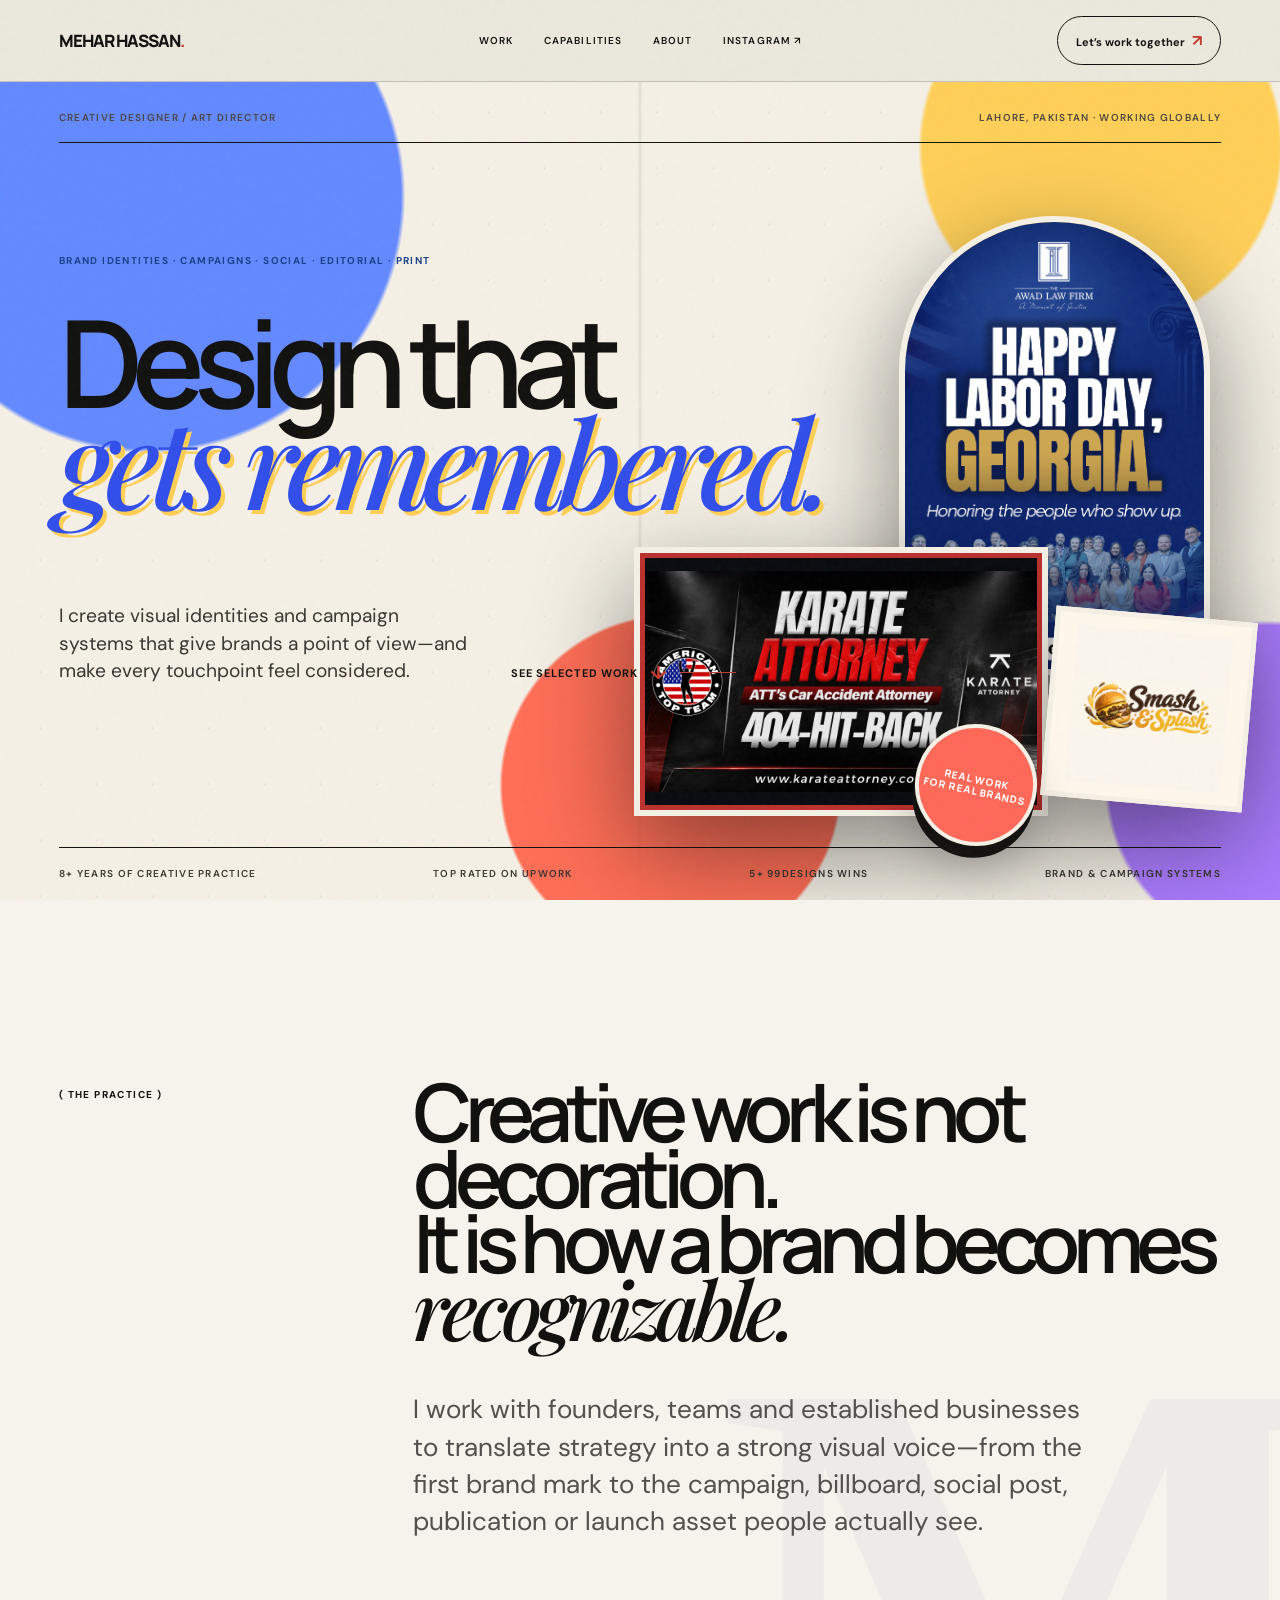
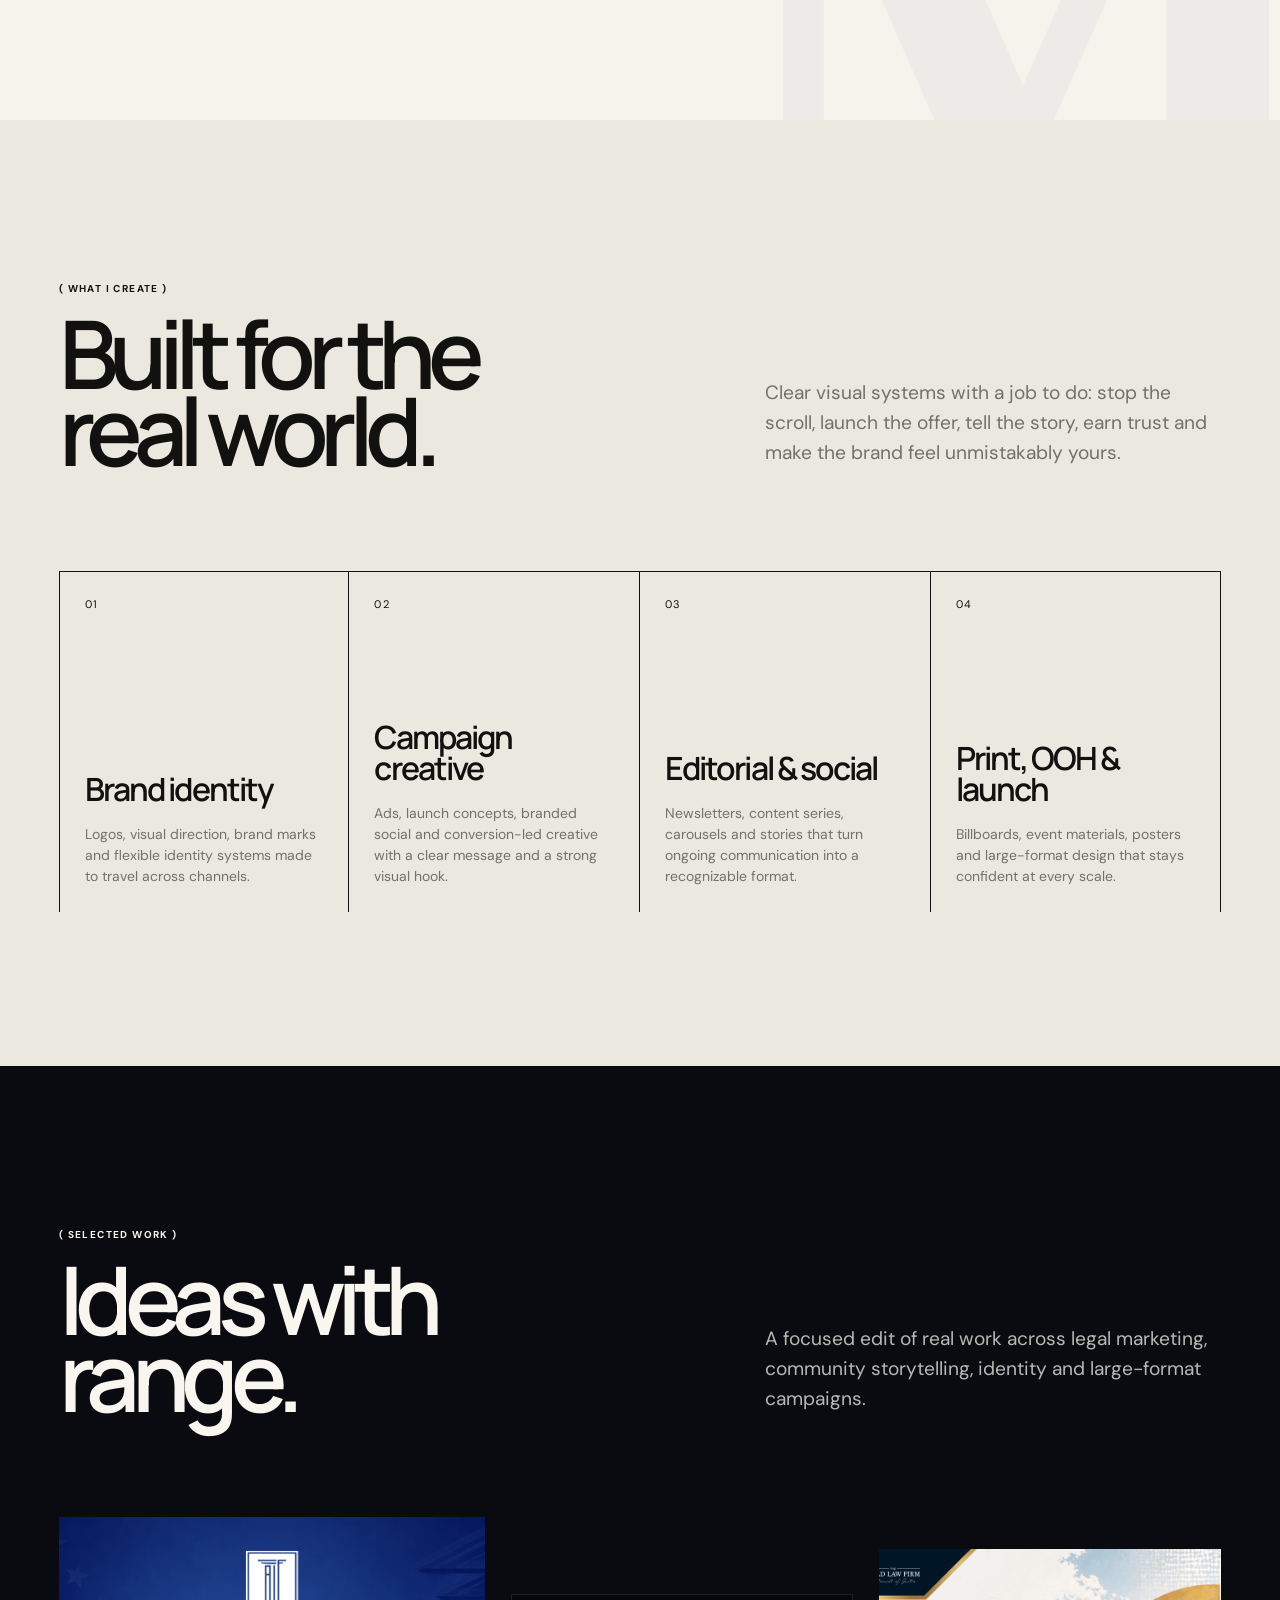
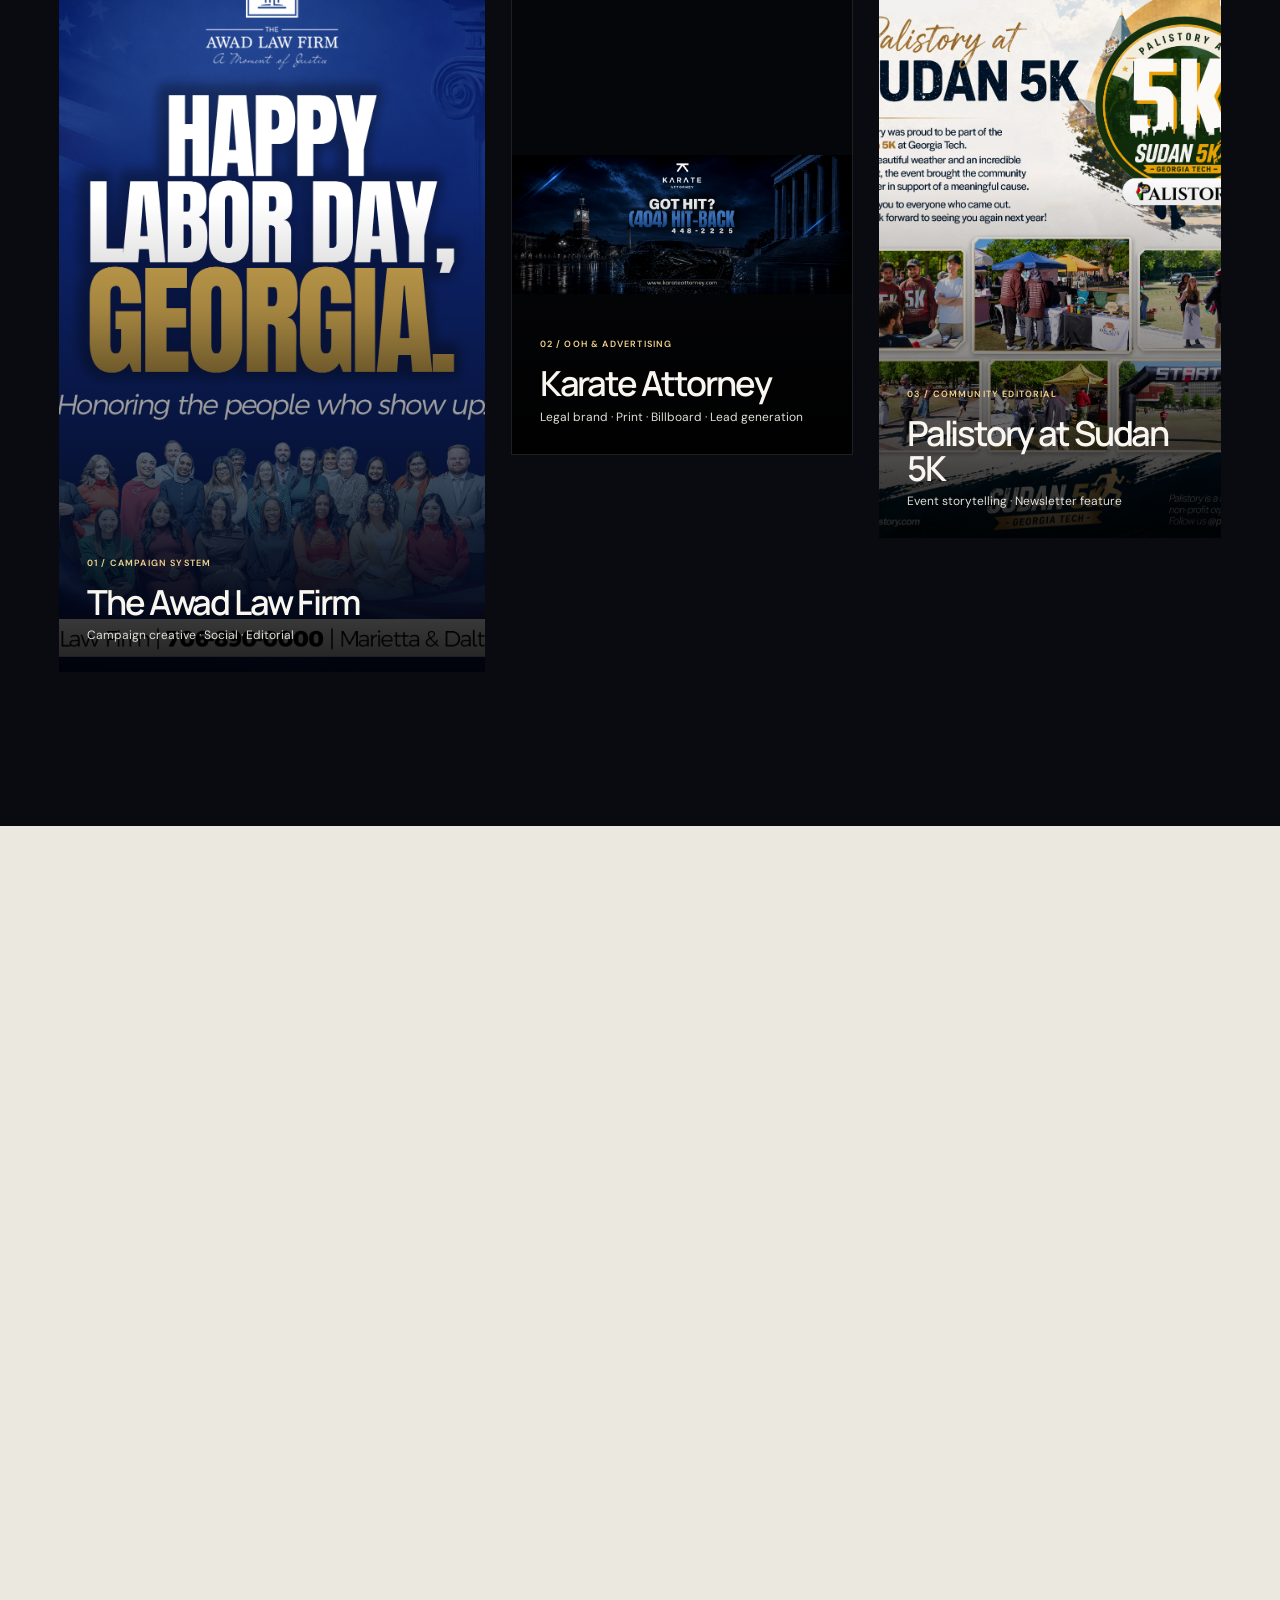
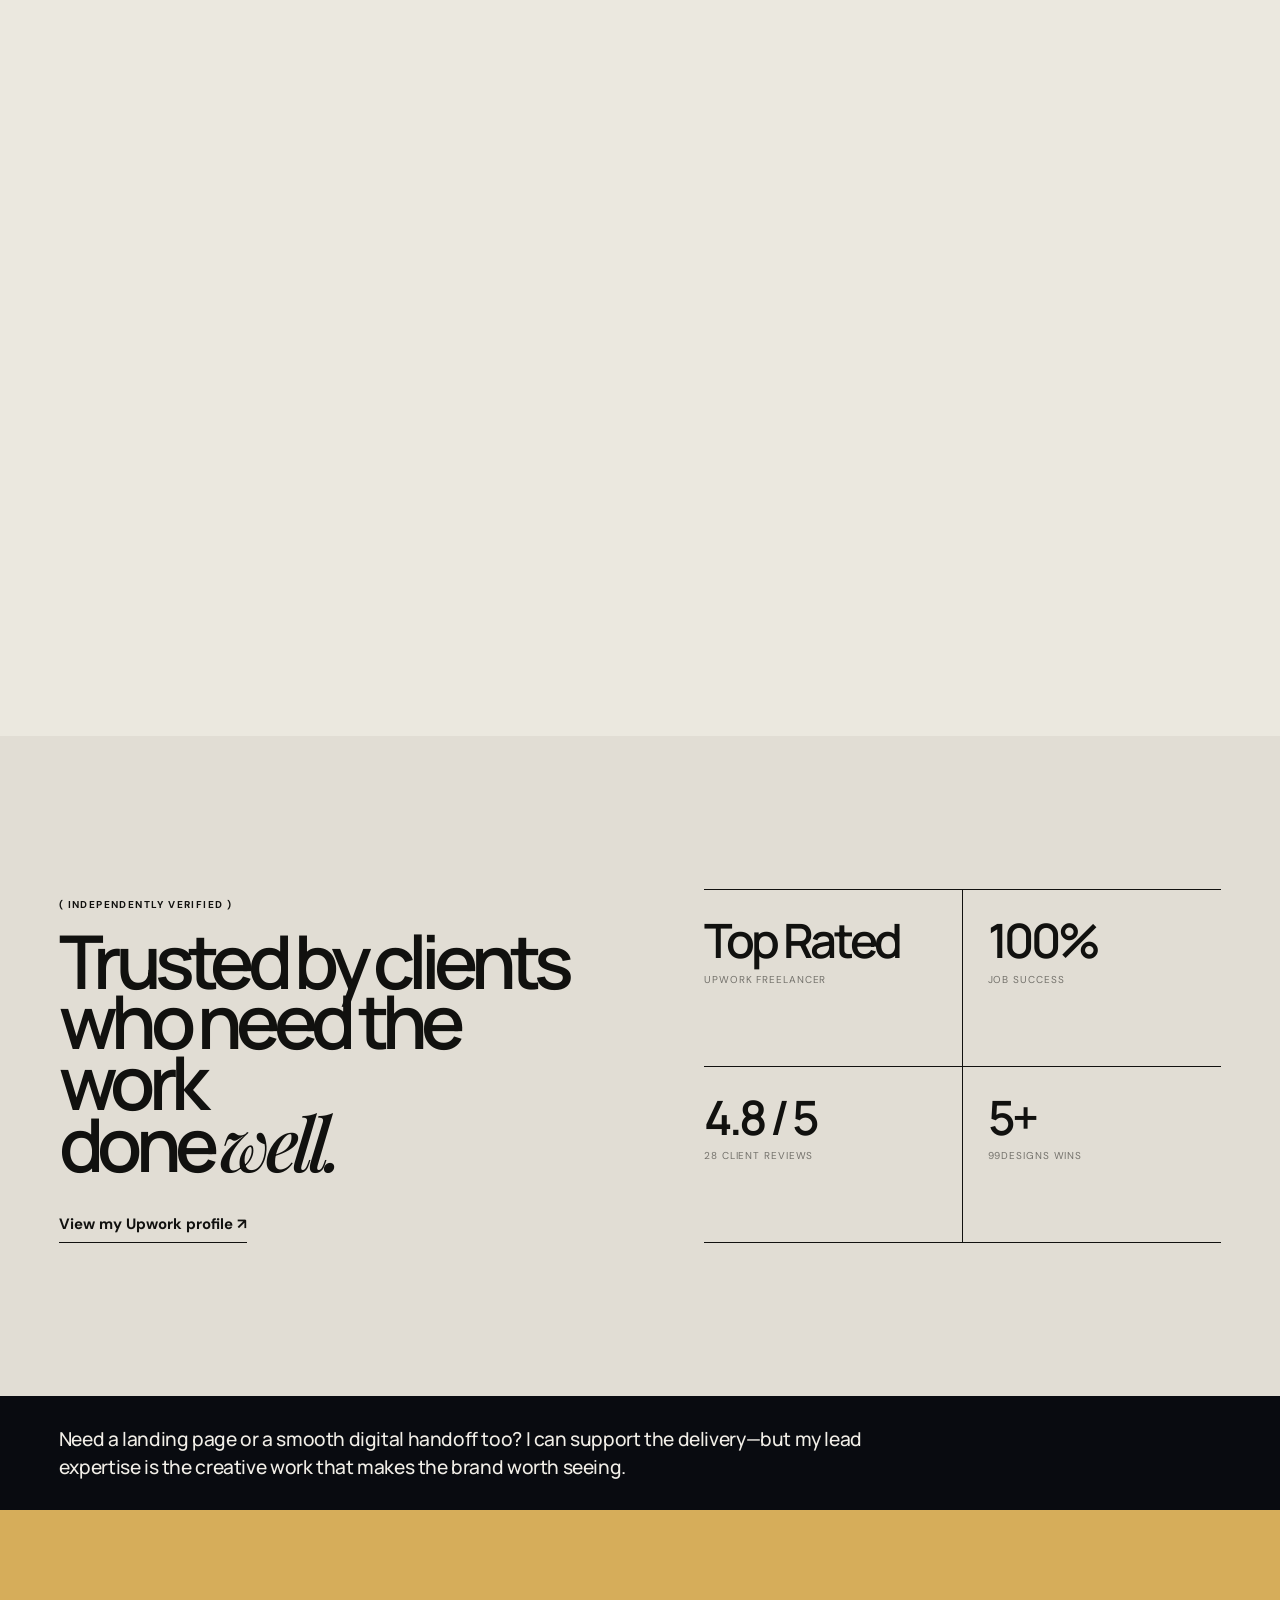
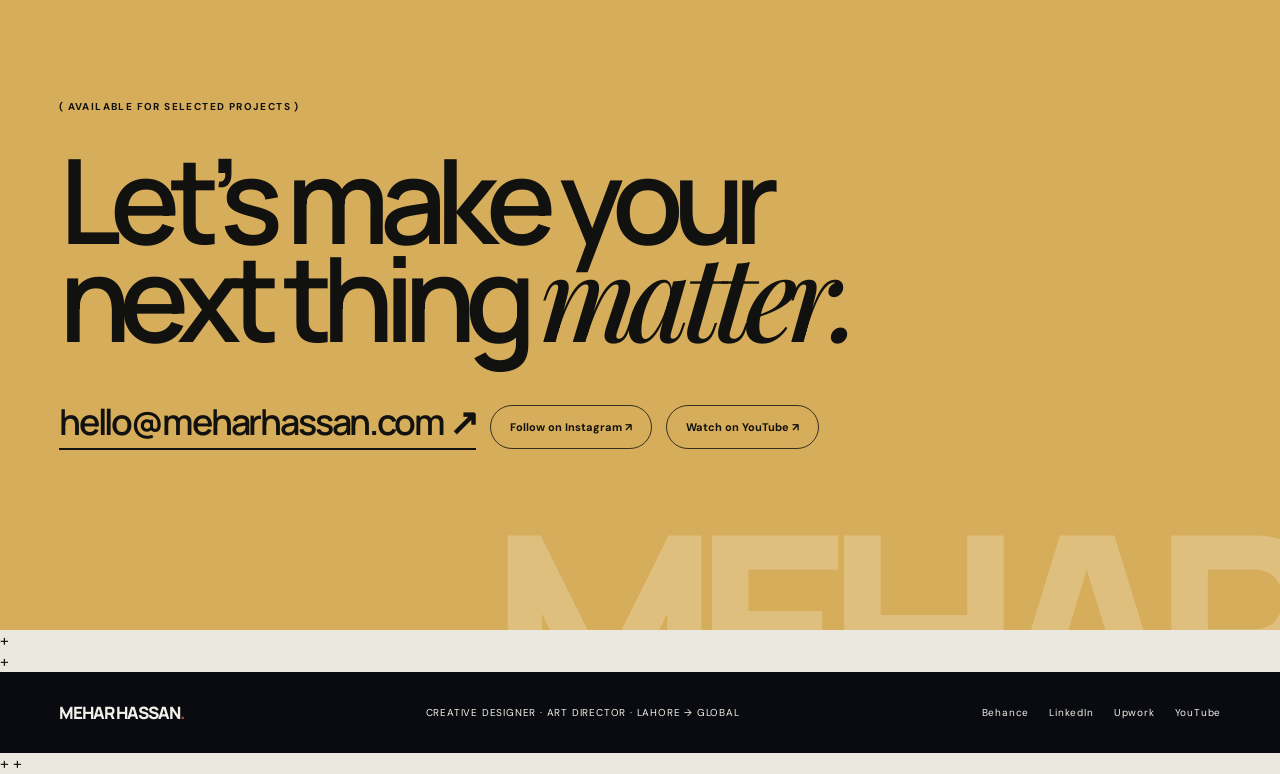
==== commit 56a36ae2: "Create colorful campaign-led hero" ====
--- a/website_prepped_for_cpanel/index.html
+++ b/website_prepped_for_cpanel/index.html
@@ -15,7 +15,7 @@
 <body>
   <header class="site-header"><a class="wordmark" href="#top" aria-label="Mehar Hassan home">MEHAR HASSAN<span>.</span></a><button class="mobile-toggle" type="button" aria-label="Open navigation" aria-expanded="false"><i></i><i></i></button><nav aria-label="Main navigation"><a href="#work">Work</a><a href="#services">Capabilities</a><a href="#about">About</a><a href="https://www.instagram.com/mehardesignx/" target="_blank" rel="noopener">Instagram ↗</a></nav><a class="header-cta" href="#contact">Let’s work together <span>↗</span></a></header>
   <main id="top">
-    <section class="hero"><div class="hero-meta"><span>CREATIVE DESIGNER / ART DIRECTOR</span><span>LAHORE, PAKISTAN · WORKING GLOBALLY</span></div><div class="hero-copy"><p class="eyebrow">Brand identities · Campaigns · Social · Editorial · Print</p><h1>Design that<br><em>gets remembered.</em></h1><div class="hero-note"><p>I create visual identities and campaign systems that give brands a point of view—and make every touchpoint feel considered.</p><a href="#work">See selected work <span>↓</span></a></div></div><div class="hero-art" aria-label="Selected campaign artwork"><figure class="hero-primary"><img src="assets/labor-day.png" alt="The Awad Law Firm Labor Day campaign creative"></figure><figure class="hero-secondary"><img src="assets/karate-ooh-black.png" alt="Karate Attorney out-of-home campaign"></figure><div class="hero-stamp">REAL WORK<br>FOR REAL BRANDS</div></div><div class="proof-line"><span>8+ YEARS OF CREATIVE PRACTICE</span><span>TOP RATED ON UPWORK</span><span>5+ 99DESIGNS WINS</span><span>BRAND &amp; CAMPAIGN SYSTEMS</span></div></section>
+    <section class="hero"><div class="hero-meta"><span>CREATIVE DESIGNER / ART DIRECTOR</span><span>LAHORE, PAKISTAN · WORKING GLOBALLY</span></div><div class="hero-copy"><p class="eyebrow">Brand identities · Campaigns · Social · Editorial · Print</p><h1>Design that<br><em>gets remembered.</em></h1><div class="hero-note"><p>I create visual identities and campaign systems that give brands a point of view—and make every touchpoint feel considered.</p><a href="#work">See selected work <span>↓</span></a></div></div><div class="hero-art" aria-label="Selected campaign artwork"><figure class="hero-primary"><img src="assets/labor-day.png" alt="The Awad Law Firm Labor Day campaign creative"></figure><figure class="hero-secondary"><img src="assets/att-partnership.png" alt="Karate Attorney and American Top Team campaign creative"></figure><figure class="hero-tertiary"><img src="assets/smash-splash.png" alt="Smash and Splash brand identity concept"></figure><div class="hero-stamp">REAL WORK<br>FOR REAL BRANDS</div></div><div class="proof-line"><span>8+ YEARS OF CREATIVE PRACTICE</span><span>TOP RATED ON UPWORK</span><span>5+ 99DESIGNS WINS</span><span>BRAND &amp; CAMPAIGN SYSTEMS</span></div></section>
     <section class="statement" id="about"><p class="section-kicker">( THE PRACTICE )</p><div><h2>Creative work is not decoration.<br>It is how a brand becomes <em>recognizable.</em></h2><p class="statement-copy">I work with founders, teams and established businesses to translate strategy into a strong visual voice—from the first brand mark to the campaign, billboard, social post, publication or launch asset people actually see.</p></div></section>
     <section class="capabilities" id="services"><div class="section-intro"><div><p class="section-kicker">( WHAT I CREATE )</p><h2>Built for the<br>real world.</h2></div><p>Clear visual systems with a job to do: stop the scroll, launch the offer, tell the story, earn trust and make the brand feel unmistakably yours.</p></div><div class="capability-grid"><article><span>01</span><h3>Brand identity</h3><p>Logos, visual direction, brand marks and flexible identity systems made to travel across channels.</p></article><article><span>02</span><h3>Campaign creative</h3><p>Ads, launch concepts, branded social and conversion-led creative with a clear message and a strong visual hook.</p></article><article><span>03</span><h3>Editorial &amp; social</h3><p>Newsletters, content series, carousels and stories that turn ongoing communication into a recognizable format.</p></article><article><span>04</span><h3>Print, OOH &amp; launch</h3><p>Billboards, event materials, posters and large-format design that stays confident at every scale.</p></article></div></section>
     <section class="featured-work" id="work"><div class="section-intro work-intro"><div><p class="section-kicker">( SELECTED WORK )</p><h2>Ideas with<br>range.</h2></div><p>A focused edit of real work across legal marketing, community storytelling, identity and large-format campaigns.</p></div><div class="featured-grid"><article class="feature-card feature-awad"><img src="assets/labor-day.png" alt="Awad Law Firm Labor Day campaign"><div><span>01 / CAMPAIGN SYSTEM</span><h3>The Awad Law Firm</h3><p>Campaign creative · Social · Editorial</p></div></article><article class="feature-card feature-karate"><img src="assets/karate-billboard-blue.png" alt="Karate Attorney billboard campaign"><div><span>02 / OOH &amp; ADVERTISING</span><h3>Karate Attorney</h3><p>Legal brand · Print · Billboard · Lead generation</p></div></article><article class="feature-card feature-palistory"><img src="assets/palistory-sudan.png" alt="Palistory Sudan 5K community event editorial"><div><span>03 / COMMUNITY EDITORIAL</span><h3>Palistory at Sudan 5K</h3><p>Event storytelling · Newsletter feature</p></div></article></div></section>
--- a/website_prepped_for_cpanel/creative.css
+++ b/website_prepped_for_cpanel/creative.css
@@ -1 +1,9 @@
-:root{--paper:#ebe8df;--paper-2:#f6f3ec;--ink:#11110f;--muted:#73716b;--line:rgba(17,17,15,.18);--gold:#d6ad5a;--gold-light:#f3d38e;--red:#c43c30;--blue:#172f62;--night:#090b10;--night-2:#10141f;--white:#f9f6ef}*{box-sizing:border-box}html{scroll-behavior:smooth}body{margin:0;background:var(--paper);color:var(--ink);font-family:"DM Sans",sans-serif;overflow-x:hidden}body:before{content:"";position:fixed;inset:0;z-index:100;pointer-events:none;opacity:.035;background-image:url("data:image/svg+xml,%3Csvg viewBox='0 0 180 180' xmlns='http://www.w3.org/2000/svg'%3E%3Cfilter id='n'%3E%3CfeTurbulence type='fractalNoise' baseFrequency='.9' numOctaves='4' stitchTiles='stitch'/%3E%3C/filter%3E%3Crect width='100%25' height='100%25' filter='url(%23n)'/%3E%3C/svg%3E")}a{color:inherit;text-decoration:none}img{display:block;width:100%;height:auto}.site-header{position:sticky;top:0;z-index:50;height:82px;padding:0 clamp(20px,4.6vw,84px);display:grid;grid-template-columns:1fr auto 1fr;align-items:center;gap:30px;background:rgba(235,232,223,.79);border-bottom:1px solid var(--line);backdrop-filter:blur(20px) saturate(1.1)}.wordmark{font:800 17px/1 "Manrope",sans-serif;letter-spacing:-.06em;white-space:nowrap}.wordmark span{color:var(--red)}.site-header nav{display:flex;align-items:center;gap:clamp(16px,2.4vw,38px);font:600 10px/1 "DM Sans",sans-serif;letter-spacing:.11em;text-transform:uppercase}.site-header nav a{position:relative;padding:8px 0}.site-header nav a:after{content:"";position:absolute;right:0;bottom:2px;left:0;height:1px;background:var(--red);transform:scaleX(0);transform-origin:right;transition:transform .35s ease}.site-header nav a:hover:after{transform:scaleX(1);transform-origin:left}.header-cta{justify-self:end;padding:13px 18px;border:1px solid var(--ink);border-radius:999px;font-size:11px;font-weight:700;transition:background .25s,color .25s,transform .25s}.header-cta span{color:var(--red);font-size:16px;margin-left:4px}.header-cta:hover{background:var(--ink);color:#fff;transform:translateY(-2px)}.mobile-toggle{display:none}.hero{position:relative;min-height:calc(100vh - 82px);padding:30px clamp(20px,4.6vw,84px) 0;overflow:hidden;background:var(--night);color:var(--white);isolation:isolate}.hero:before{content:"";position:absolute;z-index:-1;inset:0;background:radial-gradient(circle at 86% 18%,rgba(214,173,90,.21),transparent 19%),radial-gradient(circle at 15% 92%,rgba(196,60,48,.12),transparent 22%),linear-gradient(116deg,rgba(255,255,255,.04) 1px,transparent 1px),linear-gradient(26deg,rgba(255,255,255,.025) 1px,transparent 1px);background-size:auto,auto,78px 78px,78px 78px}.hero:after{content:"";position:absolute;inset:0;z-index:-1;opacity:.36;background:linear-gradient(90deg,transparent 49.94%,rgba(255,255,255,.09) 50%,transparent 50.06%);mask-image:linear-gradient(to bottom,#000,transparent 82%)}.hero-meta,.proof-line{display:flex;justify-content:space-between;gap:18px;font:600 10px/1.2 "DM Sans",sans-serif;letter-spacing:.13em}.hero-meta{padding-bottom:18px;border-bottom:1px solid rgba(255,255,255,.34);color:#b6b5b0}.hero-copy{position:relative;z-index:2;padding:clamp(58px,8vw,126px) 0 40px;width:min(70%,950px)}.eyebrow,.section-kicker{font:700 10px/1.2 "DM Sans",sans-serif;letter-spacing:.14em;text-transform:uppercase}.hero .eyebrow{color:var(--gold-light)}.hero h1,.statement h2,.section-intro h2,.gallery-heading h2,.principles h2,.credibility h2,.contact h2{font:600 clamp(58px,9.5vw,160px)/.81 "Manrope",sans-serif;letter-spacing:-.09em;margin:clamp(24px,3.5vw,54px) 0}.hero h1 em,.statement h2 em,.credibility h2 em,.contact h2 em{font-family:"Playfair Display",Georgia,serif;font-weight:500;letter-spacing:-.075em}.hero h1 em{color:var(--gold-light)}.hero-note{display:grid;grid-template-columns:minmax(220px,410px) auto;gap:42px;align-items:end;margin-top:clamp(48px,7vw,115px)}.hero-note p{font-size:clamp(16px,1.5vw,22px);line-height:1.45;margin:0;color:#d2d1cb}.hero-note a{justify-self:start;font-size:11px;font-weight:700;letter-spacing:.08em;text-transform:uppercase;display:flex;gap:12px;align-items:center}.hero-note a:after{content:"";width:56px;height:1px;background:var(--gold);transition:width .3s}.hero-note a:hover:after{width:84px}.hero-note a span{font-size:19px;color:var(--gold)}.hero-art{position:absolute;z-index:1;right:clamp(20px,4.6vw,84px);bottom:80px;width:min(42vw,670px);height:min(64vh,680px)}.hero-art figure{margin:0;position:absolute;overflow:hidden;box-shadow:0 36px 100px rgba(0,0,0,.45)}.hero-art img{height:100%;object-fit:cover}.hero-primary{width:58%;height:72%;right:0;top:0;border-radius:170px 170px 4px 4px}.hero-primary img{object-position:center}.hero-secondary{width:73%;height:57%;left:0;bottom:0;background:#06070a;border:1px solid rgba(255,255,255,.12);padding:5px}.hero-secondary img{object-fit:contain}.hero-stamp{position:absolute;z-index:3;right:-26px;bottom:13%;width:122px;height:122px;display:grid;place-items:center;border-radius:50%;background:var(--gold);color:var(--night);text-align:center;font:800 10px/1.25 "Manrope",sans-serif;letter-spacing:.09em;transform:rotate(12deg);box-shadow:0 15px 42px rgba(0,0,0,.35);animation:float 6s ease-in-out infinite}@keyframes float{50%{transform:rotate(6deg) translateY(-10px)}}.proof-line{position:absolute;left:clamp(20px,4.6vw,84px);right:clamp(20px,4.6vw,84px);bottom:0;padding:20px 0;border-top:1px solid rgba(255,255,255,.25);color:#aaa9a4}.statement{position:relative;padding:clamp(105px,14vw,220px) clamp(20px,4.6vw,84px);display:grid;grid-template-columns:.65fr 2.2fr;gap:clamp(38px,9vw,165px);background:var(--paper-2);overflow:hidden}.statement:after{content:"M";position:absolute;right:-5vw;bottom:-11vw;font:600 52vw/.75 "Playfair Display",serif;color:rgba(23,47,98,.035);pointer-events:none}.statement>*{position:relative;z-index:1}.statement h2{font-size:clamp(45px,6.3vw,105px);margin:0 0 48px}.statement-copy{max-width:680px;margin:0;font:400 clamp(19px,2.05vw,32px)/1.42 "DM Sans",sans-serif;color:#52514d}.capabilities,.featured-work,.gallery-section,.principles,.credibility,.contact{padding:clamp(92px,12vw,185px) clamp(20px,4.6vw,84px)}.section-intro{display:grid;grid-template-columns:1.15fr .85fr;gap:clamp(35px,7vw,128px);align-items:end;margin-bottom:clamp(55px,8vw,120px)}.section-intro h2{font-size:clamp(50px,7.4vw,120px);margin:20px 0 0}.section-intro>p{font-size:clamp(16px,1.5vw,22px);line-height:1.58;max-width:540px;margin:0;color:var(--muted)}.capability-grid{display:grid;grid-template-columns:repeat(4,1fr);border-top:1px solid var(--ink)}.capability-grid article{position:relative;min-height:340px;padding:25px;display:flex;flex-direction:column;overflow:hidden;border-right:1px solid var(--ink);transition:color .4s}.capability-grid article:first-child{border-left:1px solid var(--ink)}.capability-grid article:before{content:"";position:absolute;z-index:0;inset:0;background:var(--ink);transform:translateY(101%);transition:transform .5s cubic-bezier(.2,.8,.2,1)}.capability-grid article:hover:before{transform:translateY(0)}.capability-grid article>*{position:relative;z-index:1}.capability-grid article:hover{color:var(--white)}.capability-grid article span{font-size:11px;letter-spacing:.1em}.capability-grid h3{font:600 clamp(25px,2.5vw,42px)/.95 "Manrope",sans-serif;letter-spacing:-.06em;margin:auto 0 20px}.capability-grid p{font-size:14px;line-height:1.5;margin:0;color:var(--muted);transition:color .4s}.capability-grid article:hover p{color:#c9c7c1}.featured-work{background:var(--night);color:var(--white);overflow:hidden}.featured-work .section-intro>p{color:#b8b8b4}.featured-grid{display:grid;grid-template-columns:1.12fr .9fr .9fr;gap:clamp(16px,2vw,31px);align-items:start}.feature-card{position:relative;overflow:hidden;margin:0;background:#111;min-height:200px}.feature-card:after{content:"";position:absolute;inset:0;background:linear-gradient(180deg,rgba(0,0,0,0) 38%,rgba(0,0,0,.88) 100%);pointer-events:none}.feature-card img{height:100%;width:100%;object-fit:cover;transition:transform .9s cubic-bezier(.2,.7,.2,1),filter .5s}.feature-awad{height:min(59vw,780px)}.feature-karate{height:min(36vw,485px);margin-top:clamp(45px,6vw,94px);background:#050609;border:1px solid rgba(255,255,255,.1)}.feature-karate img{object-fit:contain}.feature-palistory{height:min(46vw,610px);margin-top:clamp(18px,2.5vw,42px)}.feature-card div{position:absolute;z-index:2;inset:auto 0 0;padding:28px}.feature-card span{font:600 9px/1 "DM Sans",sans-serif;letter-spacing:.13em;color:var(--gold-light)}.feature-card h3{font:600 clamp(25px,2.7vw,44px)/1 "Manrope",sans-serif;letter-spacing:-.06em;margin:14px 0 8px}.feature-card p{font-size:12px;line-height:1.4;margin:0;color:#e1dfd8}.feature-card:hover img{transform:scale(1.055);filter:contrast(1.08) saturate(1.1)}.gallery-section{background:var(--paper-2)}.gallery-heading{display:grid;grid-template-columns:1.15fr .85fr;gap:clamp(35px,7vw,130px);align-items:end;margin-bottom:65px}.gallery-heading h2{font-size:clamp(48px,7vw,110px);margin:20px 0 0}.gallery-heading>p{font-size:16px;line-height:1.55;color:var(--muted);max-width:440px}.portfolio-grid{display:grid;grid-template-columns:repeat(12,1fr);gap:clamp(13px,1.8vw,28px);align-items:start}.portfolio-grid figure{margin:0;grid-column:span 3}.portfolio-grid figure:nth-child(1),.portfolio-grid figure:nth-child(6),.portfolio-grid figure:nth-child(7),.portfolio-grid figure:nth-child(8){grid-column:span 6}.portfolio-grid figure:nth-child(3){margin-top:clamp(30px,5vw,80px)}.portfolio-grid figure:nth-child(5){margin-top:clamp(26px,4vw,64px)}.portfolio-grid figure:nth-child(9){margin-top:clamp(-30px,-3vw,-50px)}.portfolio-grid img{background:#dad7d0;object-fit:contain;transition:transform .6s cubic-bezier(.2,.8,.2,1)}.portfolio-grid figure:hover img{transform:scale(1.018)}.portfolio-grid .span-two img{aspect-ratio:2.45/1}.portfolio-grid .portrait img{aspect-ratio:4/5}.portfolio-grid .identity{padding:clamp(25px,4vw,70px);overflow:hidden}.identity img{object-fit:contain;aspect-ratio:2/1}.identity-dark{background:radial-gradient(circle at 24% 80%,#4320a9,transparent 35%),linear-gradient(135deg,#05060a,#151022)}.identity-light{background:#faf5eb}.portfolio-grid figcaption{padding-top:13px;border-top:1px solid var(--ink);margin-top:13px;display:flex;flex-direction:column;gap:5px}.portfolio-grid figcaption b{font-size:15px}.portfolio-grid figcaption span{font-size:9px;text-transform:uppercase;letter-spacing:.1em;color:var(--muted)}.principles{display:grid;grid-template-columns:1fr 1fr;gap:clamp(40px,10vw,185px);background:var(--blue);color:var(--white)}.principles h2{font-size:clamp(42px,5.2vw,85px);margin:20px 0}.principle-list{border-top:1px solid rgba(255,255,255,.55)}.principle-list p{display:grid;grid-template-columns:48px 1fr;gap:15px;padding:22px 0;margin:0;border-bottom:1px solid rgba(255,255,255,.32);font:500 clamp(16px,1.62vw,24px)/1.3 "Manrope",sans-serif;letter-spacing:-.03em}.principle-list span{font:600 10px/1.9 "DM Sans",sans-serif;letter-spacing:.1em;color:var(--gold-light)}.credibility{display:grid;grid-template-columns:1fr 1fr;gap:clamp(40px,10vw,170px);background:#e1ddd4}.credibility h2{font-size:clamp(43px,5.8vw,94px);margin:20px 0 39px}.upwork-block>a{display:inline-block;font-size:15px;font-weight:700;border-bottom:1px solid;padding-bottom:8px;transition:color .25s}.upwork-block>a:hover{color:var(--red)}.credibility-stats{display:grid;grid-template-columns:1fr 1fr;gap:0;border-top:1px solid var(--ink)}.credibility-stats div{padding:27px 0;border-bottom:1px solid var(--ink)}.credibility-stats div:nth-child(odd){border-right:1px solid var(--ink);padding-right:25px}.credibility-stats div:nth-child(even){padding-left:25px}.credibility-stats strong{display:block;font:600 clamp(26px,3.7vw,57px)/1 "Manrope",sans-serif;letter-spacing:-.07em}.credibility-stats span{display:block;margin-top:8px;font-size:10px;text-transform:uppercase;letter-spacing:.09em;color:var(--muted)}.support-note{padding:29px clamp(20px,4.6vw,84px);background:var(--night);color:#f1eee7}.support-note p{max-width:860px;margin:0;font:500 clamp(15px,1.5vw,21px)/1.46 "Manrope",sans-serif;letter-spacing:-.02em}.contact{position:relative;overflow:hidden;min-height:720px;display:flex;flex-direction:column;justify-content:center;background:var(--gold)}.contact:after{content:"MEHAR";position:absolute;right:-2vw;bottom:-7vw;color:rgba(255,255,255,.22);font:800 21vw/.7 "Manrope",sans-serif;letter-spacing:-.1em;pointer-events:none}.contact>*{position:relative;z-index:1}.contact h2{font-size:clamp(58px,9.2vw,150px);margin:28px 0 60px}.contact-actions{display:flex;gap:14px;align-items:center;flex-wrap:wrap}.email-link{font:600 clamp(19px,2.8vw,39px)/1 "Manrope",sans-serif;letter-spacing:-.06em;border-bottom:2px solid;padding-bottom:8px}.outline-link{border:1px solid rgba(17,17,15,.8);padding:14px 19px;border-radius:999px;font-size:11px;font-weight:700;transition:background .25s,color .25s}.outline-link:hover{background:var(--ink);color:#fff}footer{display:flex;justify-content:space-between;align-items:center;gap:25px;padding:32px clamp(20px,4.6vw,84px);background:var(--night);color:#f3f0e9;font-size:10px;letter-spacing:.08em}footer>div{display:flex;gap:20px}footer a:hover{color:var(--gold)}[data-reveal]{opacity:0;transform:translateY(34px);transition:opacity .7s ease,transform .7s cubic-bezier(.2,.7,.2,1)}[data-reveal].is-visible{opacity:1;transform:none}@media(max-width:1000px){.hero{min-height:900px}.hero-copy{width:100%;padding-top:70px}.hero-art{width:55vw}.capability-grid{grid-template-columns:1fr 1fr}.capability-grid article:nth-child(3){border-left:1px solid var(--ink)}.featured-grid{grid-template-columns:1fr 1fr}.feature-awad{grid-row:span 2;height:680px}.feature-palistory{margin-top:0;height:480px}.statement,.section-intro,.gallery-heading,.principles,.credibility{grid-template-columns:1fr}.statement{gap:32px}.section-intro{gap:25px}.portfolio-grid figure{grid-column:span 6}.portfolio-grid figure:nth-child(1),.portfolio-grid figure:nth-child(6),.portfolio-grid figure:nth-child(7),.portfolio-grid figure:nth-child(8){grid-column:span 12}.portfolio-grid figure:nth-child(3),.portfolio-grid figure:nth-child(5),.portfolio-grid figure:nth-child(9){margin-top:0}}@media(max-width:680px){.site-header{height:70px;padding:0 19px;display:flex;gap:13px}.site-header nav{position:absolute;top:69px;right:12px;left:12px;display:flex;visibility:hidden;opacity:0;pointer-events:none;transform:translateY(-10px);transition:.25s ease;flex-direction:column;align-items:stretch;gap:0;padding:10px;background:rgba(9,11,16,.98);color:#fff;border:1px solid rgba(255,255,255,.16);box-shadow:0 25px 55px rgba(0,0,0,.25)}.site-header.nav-open nav{visibility:visible;opacity:1;pointer-events:auto;transform:none}.site-header nav a{padding:15px 14px;border-bottom:1px solid rgba(255,255,255,.12)}.site-header nav a:last-child{border:0}.site-header nav a:after{display:none}.mobile-toggle{display:grid;gap:6px;width:36px;height:36px;padding:9px;border:1px solid var(--ink);background:transparent;border-radius:50%;margin-left:auto}.mobile-toggle i{display:block;width:100%;height:1px;background:var(--ink);transition:.25s}.site-header.nav-open .mobile-toggle i:first-child{transform:translateY(3.5px) rotate(45deg)}.site-header.nav-open .mobile-toggle i:last-child{transform:translateY(-3.5px) rotate(-45deg)}.header-cta{padding:10px 12px;font-size:9px}.hero{min-height:790px;padding:19px 20px 0}.hero-meta{font-size:8px;gap:9px;letter-spacing:.07em}.hero-meta span:last-child{max-width:127px;text-align:right}.hero-copy{padding-top:57px}.hero h1{font-size:clamp(56px,15vw,82px);line-height:.84}.hero-note{grid-template-columns:1fr;gap:25px;margin-top:43px}.hero-note p{max-width:315px;font-size:15px}.hero-art{right:20px;bottom:64px;width:74vw;height:340px}.hero-primary{height:68%;width:62%;border-radius:100px 100px 4px 4px}.hero-secondary{height:52%;width:83%}.hero-stamp{width:78px;height:78px;right:-10px;bottom:14%;font-size:7px}.proof-line{font-size:8px;justify-content:flex-start;overflow:hidden;white-space:nowrap}.proof-line span:not(:first-child){display:none}.statement,.capabilities,.featured-work,.gallery-section,.principles,.credibility,.contact{padding:78px 20px}.statement h2{font-size:43px;margin-bottom:30px}.statement-copy{font-size:19px}.section-intro h2,.gallery-heading h2{font-size:52px}.capability-grid{grid-template-columns:1fr}.capability-grid article,.capability-grid article:nth-child(3){border-left:1px solid var(--ink);min-height:214px}.featured-grid{grid-template-columns:1fr}.feature-awad,.feature-karate,.feature-palistory{height:510px;margin-top:0}.feature-karate img{object-fit:contain}.feature-card div{padding:20px}.portfolio-grid{grid-template-columns:1fr}.portfolio-grid figure,.portfolio-grid figure:nth-child(1),.portfolio-grid figure:nth-child(6),.portfolio-grid figure:nth-child(7),.portfolio-grid figure:nth-child(8){grid-column:auto}.portfolio-grid .span-two img{aspect-ratio:1.65/1}.portfolio-grid .portrait img{aspect-ratio:4/5}.portfolio-grid .identity{padding:30px}.principles h2{font-size:44px}.principle-list p{grid-template-columns:35px 1fr;font-size:17px}.credibility h2{font-size:49px}.credibility-stats strong{font-size:33px}.contact{min-height:560px}.contact h2{font-size:61px}.contact:after{font-size:31vw;bottom:-1vw}.contact-actions{align-items:flex-start;flex-direction:column}.outline-link{font-size:10px}footer{align-items:flex-start;flex-direction:column;padding:28px 20px}footer>div{flex-wrap:wrap}}+:root{--paper:#ebe8df;--paper-2:#f6f3ec;--ink:#11110f;--muted:#73716b;--line:rgba(17,17,15,.18);--gold:#d6ad5a;--gold-light:#f3d38e;--red:#c43c30;--blue:#172f62;--night:#090b10;--night-2:#10141f;--white:#f9f6ef}*{box-sizing:border-box}html{scroll-behavior:smooth}body{margin:0;background:var(--paper);color:var(--ink);font-family:"DM Sans",sans-serif;overflow-x:hidden}body:before{content:"";position:fixed;inset:0;z-index:100;pointer-events:none;opacity:.035;background-image:url("data:image/svg+xml,%3Csvg viewBox='0 0 180 180' xmlns='http://www.w3.org/2000/svg'%3E%3Cfilter id='n'%3E%3CfeTurbulence type='fractalNoise' baseFrequency='.9' numOctaves='4' stitchTiles='stitch'/%3E%3C/filter%3E%3Crect width='100%25' height='100%25' filter='url(%23n)'/%3E%3C/svg%3E")}a{color:inherit;text-decoration:none}img{display:block;width:100%;height:auto}.site-header{position:sticky;top:0;z-index:50;height:82px;padding:0 clamp(20px,4.6vw,84px);display:grid;grid-template-columns:1fr auto 1fr;align-items:center;gap:30px;background:rgba(235,232,223,.79);border-bottom:1px solid var(--line);backdrop-filter:blur(20px) saturate(1.1)}.wordmark{font:800 17px/1 "Manrope",sans-serif;letter-spacing:-.06em;white-space:nowrap}.wordmark span{color:var(--red)}.site-header nav{display:flex;align-items:center;gap:clamp(16px,2.4vw,38px);font:600 10px/1 "DM Sans",sans-serif;letter-spacing:.11em;text-transform:uppercase}.site-header nav a{position:relative;padding:8px 0}.site-header nav a:after{content:"";position:absolute;right:0;bottom:2px;left:0;height:1px;background:var(--red);transform:scaleX(0);transform-origin:right;transition:transform .35s ease}.site-header nav a:hover:after{transform:scaleX(1);transform-origin:left}.header-cta{justify-self:end;padding:13px 18px;border:1px solid var(--ink);border-radius:999px;font-size:11px;font-weight:700;transition:background .25s,color .25s,transform .25s}.header-cta span{color:var(--red);font-size:16px;margin-left:4px}.header-cta:hover{background:var(--ink);color:#fff;transform:translateY(-2px)}.mobile-toggle{display:none}.hero{position:relative;min-height:calc(100vh - 82px);padding:30px clamp(20px,4.6vw,84px) 0;overflow:hidden;background:var(--night);color:var(--white);isolation:isolate}.hero:before{content:"";position:absolute;z-index:-1;inset:0;background:radial-gradient(circle at 86% 18%,rgba(214,173,90,.21),transparent 19%),radial-gradient(circle at 15% 92%,rgba(196,60,48,.12),transparent 22%),linear-gradient(116deg,rgba(255,255,255,.04) 1px,transparent 1px),linear-gradient(26deg,rgba(255,255,255,.025) 1px,transparent 1px);background-size:auto,auto,78px 78px,78px 78px}.hero:after{content:"";position:absolute;inset:0;z-index:-1;opacity:.36;background:linear-gradient(90deg,transparent 49.94%,rgba(255,255,255,.09) 50%,transparent 50.06%);mask-image:linear-gradient(to bottom,#000,transparent 82%)}.hero-meta,.proof-line{display:flex;justify-content:space-between;gap:18px;font:600 10px/1.2 "DM Sans",sans-serif;letter-spacing:.13em}.hero-meta{padding-bottom:18px;border-bottom:1px solid rgba(255,255,255,.34);color:#b6b5b0}.hero-copy{position:relative;z-index:2;padding:clamp(58px,8vw,126px) 0 40px;width:min(70%,950px)}.eyebrow,.section-kicker{font:700 10px/1.2 "DM Sans",sans-serif;letter-spacing:.14em;text-transform:uppercase}.hero .eyebrow{color:var(--gold-light)}.hero h1,.statement h2,.section-intro h2,.gallery-heading h2,.principles h2,.credibility h2,.contact h2{font:600 clamp(58px,9.5vw,160px)/.81 "Manrope",sans-serif;letter-spacing:-.09em;margin:clamp(24px,3.5vw,54px) 0}.hero h1 em,.statement h2 em,.credibility h2 em,.contact h2 em{font-family:"Playfair Display",Georgia,serif;font-weight:500;letter-spacing:-.075em}.hero h1 em{color:var(--gold-light)}.hero-note{display:grid;grid-template-columns:minmax(220px,410px) auto;gap:42px;align-items:end;margin-top:clamp(48px,7vw,115px)}.hero-note p{font-size:clamp(16px,1.5vw,22px);line-height:1.45;margin:0;color:#d2d1cb}.hero-note a{justify-self:start;font-size:11px;font-weight:700;letter-spacing:.08em;text-transform:uppercase;display:flex;gap:12px;align-items:center}.hero-note a:after{content:"";width:56px;height:1px;background:var(--gold);transition:width .3s}.hero-note a:hover:after{width:84px}.hero-note a span{font-size:19px;color:var(--gold)}.hero-art{position:absolute;z-index:1;right:clamp(20px,4.6vw,84px);bottom:80px;width:min(42vw,670px);height:min(64vh,680px)}.hero-art figure{margin:0;position:absolute;overflow:hidden;box-shadow:0 36px 100px rgba(0,0,0,.45)}.hero-art img{height:100%;object-fit:cover}.hero-primary{width:58%;height:72%;right:0;top:0;border-radius:170px 170px 4px 4px}.hero-primary img{object-position:center}.hero-secondary{width:73%;height:57%;left:0;bottom:0;background:#06070a;border:1px solid rgba(255,255,255,.12);padding:5px}.hero-secondary img{object-fit:contain}.hero-stamp{position:absolute;z-index:3;right:-26px;bottom:13%;width:122px;height:122px;display:grid;place-items:center;border-radius:50%;background:var(--gold);color:var(--night);text-align:center;font:800 10px/1.25 "Manrope",sans-serif;letter-spacing:.09em;transform:rotate(12deg);box-shadow:0 15px 42px rgba(0,0,0,.35);animation:float 6s ease-in-out infinite}@keyframes float{50%{transform:rotate(6deg) translateY(-10px)}}.proof-line{position:absolute;left:clamp(20px,4.6vw,84px);right:clamp(20px,4.6vw,84px);bottom:0;padding:20px 0;border-top:1px solid rgba(255,255,255,.25);color:#aaa9a4}.statement{position:relative;padding:clamp(105px,14vw,220px) clamp(20px,4.6vw,84px);display:grid;grid-template-columns:.65fr 2.2fr;gap:clamp(38px,9vw,165px);background:var(--paper-2);overflow:hidden}.statement:after{content:"M";position:absolute;right:-5vw;bottom:-11vw;font:600 52vw/.75 "Playfair Display",serif;color:rgba(23,47,98,.035);pointer-events:none}.statement>*{position:relative;z-index:1}.statement h2{font-size:clamp(45px,6.3vw,105px);margin:0 0 48px}.statement-copy{max-width:680px;margin:0;font:400 clamp(19px,2.05vw,32px)/1.42 "DM Sans",sans-serif;color:#52514d}.capabilities,.featured-work,.gallery-section,.principles,.credibility,.contact{padding:clamp(92px,12vw,185px) clamp(20px,4.6vw,84px)}.section-intro{display:grid;grid-template-columns:1.15fr .85fr;gap:clamp(35px,7vw,128px);align-items:end;margin-bottom:clamp(55px,8vw,120px)}.section-intro h2{font-size:clamp(50px,7.4vw,120px);margin:20px 0 0}.section-intro>p{font-size:clamp(16px,1.5vw,22px);line-height:1.58;max-width:540px;margin:0;color:var(--muted)}.capability-grid{display:grid;grid-template-columns:repeat(4,1fr);border-top:1px solid var(--ink)}.capability-grid article{position:relative;min-height:340px;padding:25px;display:flex;flex-direction:column;overflow:hidden;border-right:1px solid var(--ink);transition:color .4s}.capability-grid article:first-child{border-left:1px solid var(--ink)}.capability-grid article:before{content:"";position:absolute;z-index:0;inset:0;background:var(--ink);transform:translateY(101%);transition:transform .5s cubic-bezier(.2,.8,.2,1)}.capability-grid article:hover:before{transform:translateY(0)}.capability-grid article>*{position:relative;z-index:1}.capability-grid article:hover{color:var(--white)}.capability-grid article span{font-size:11px;letter-spacing:.1em}.capability-grid h3{font:600 clamp(25px,2.5vw,42px)/.95 "Manrope",sans-serif;letter-spacing:-.06em;margin:auto 0 20px}.capability-grid p{font-size:14px;line-height:1.5;margin:0;color:var(--muted);transition:color .4s}.capability-grid article:hover p{color:#c9c7c1}.featured-work{background:var(--night);color:var(--white);overflow:hidden}.featured-work .section-intro>p{color:#b8b8b4}.featured-grid{display:grid;grid-template-columns:1.12fr .9fr .9fr;gap:clamp(16px,2vw,31px);align-items:start}.feature-card{position:relative;overflow:hidden;margin:0;background:#111;min-height:200px}.feature-card:after{content:"";position:absolute;inset:0;background:linear-gradient(180deg,rgba(0,0,0,0) 38%,rgba(0,0,0,.88) 100%);pointer-events:none}.feature-card img{height:100%;width:100%;object-fit:cover;transition:transform .9s cubic-bezier(.2,.7,.2,1),filter .5s}.feature-awad{height:min(59vw,780px)}.feature-karate{height:min(36vw,485px);margin-top:clamp(45px,6vw,94px);background:#050609;border:1px solid rgba(255,255,255,.1)}.feature-karate img{object-fit:contain}.feature-palistory{height:min(46vw,610px);margin-top:clamp(18px,2.5vw,42px)}.feature-card div{position:absolute;z-index:2;inset:auto 0 0;padding:28px}.feature-card span{font:600 9px/1 "DM Sans",sans-serif;letter-spacing:.13em;color:var(--gold-light)}.feature-card h3{font:600 clamp(25px,2.7vw,44px)/1 "Manrope",sans-serif;letter-spacing:-.06em;margin:14px 0 8px}.feature-card p{font-size:12px;line-height:1.4;margin:0;color:#e1dfd8}.feature-card:hover img{transform:scale(1.055);filter:contrast(1.08) saturate(1.1)}.gallery-section{background:var(--paper-2)}.gallery-heading{display:grid;grid-template-columns:1.15fr .85fr;gap:clamp(35px,7vw,130px);align-items:end;margin-bottom:65px}.gallery-heading h2{font-size:clamp(48px,7vw,110px);margin:20px 0 0}.gallery-heading>p{font-size:16px;line-height:1.55;color:var(--muted);max-width:440px}.portfolio-grid{display:grid;grid-template-columns:repeat(12,1fr);gap:clamp(13px,1.8vw,28px);align-items:start}.portfolio-grid figure{margin:0;grid-column:span 3}.portfolio-grid figure:nth-child(1),.portfolio-grid figure:nth-child(6),.portfolio-grid figure:nth-child(7),.portfolio-grid figure:nth-child(8){grid-column:span 6}.portfolio-grid figure:nth-child(3){margin-top:clamp(30px,5vw,80px)}.portfolio-grid figure:nth-child(5){margin-top:clamp(26px,4vw,64px)}.portfolio-grid figure:nth-child(9){margin-top:clamp(-30px,-3vw,-50px)}.portfolio-grid img{background:#dad7d0;object-fit:contain;transition:transform .6s cubic-bezier(.2,.8,.2,1)}.portfolio-grid figure:hover img{transform:scale(1.018)}.portfolio-grid .span-two img{aspect-ratio:2.45/1}.portfolio-grid .portrait img{aspect-ratio:4/5}.portfolio-grid .identity{padding:clamp(25px,4vw,70px);overflow:hidden}.identity img{object-fit:contain;aspect-ratio:2/1}.identity-dark{background:radial-gradient(circle at 24% 80%,#4320a9,transparent 35%),linear-gradient(135deg,#05060a,#151022)}.identity-light{background:#faf5eb}.portfolio-grid figcaption{padding-top:13px;border-top:1px solid var(--ink);margin-top:13px;display:flex;flex-direction:column;gap:5px}.portfolio-grid figcaption b{font-size:15px}.portfolio-grid figcaption span{font-size:9px;text-transform:uppercase;letter-spacing:.1em;color:var(--muted)}.principles{display:grid;grid-template-columns:1fr 1fr;gap:clamp(40px,10vw,185px);background:var(--blue);color:var(--white)}.principles h2{font-size:clamp(42px,5.2vw,85px);margin:20px 0}.principle-list{border-top:1px solid rgba(255,255,255,.55)}.principle-list p{display:grid;grid-template-columns:48px 1fr;gap:15px;padding:22px 0;margin:0;border-bottom:1px solid rgba(255,255,255,.32);font:500 clamp(16px,1.62vw,24px)/1.3 "Manrope",sans-serif;letter-spacing:-.03em}.principle-list span{font:600 10px/1.9 "DM Sans",sans-serif;letter-spacing:.1em;color:var(--gold-light)}.credibility{display:grid;grid-template-columns:1fr 1fr;gap:clamp(40px,10vw,170px);background:#e1ddd4}.credibility h2{font-size:clamp(43px,5.8vw,94px);margin:20px 0 39px}.upwork-block>a{display:inline-block;font-size:15px;font-weight:700;border-bottom:1px solid;padding-bottom:8px;transition:color .25s}.upwork-block>a:hover{color:var(--red)}.credibility-stats{display:grid;grid-template-columns:1fr 1fr;gap:0;border-top:1px solid var(--ink)}.credibility-stats div{padding:27px 0;border-bottom:1px solid var(--ink)}.credibility-stats div:nth-child(odd){border-right:1px solid var(--ink);padding-right:25px}.credibility-stats div:nth-child(even){padding-left:25px}.credibility-stats strong{display:block;font:600 clamp(26px,3.7vw,57px)/1 "Manrope",sans-serif;letter-spacing:-.07em}.credibility-stats span{display:block;margin-top:8px;font-size:10px;text-transform:uppercase;letter-spacing:.09em;color:var(--muted)}.support-note{padding:29px clamp(20px,4.6vw,84px);background:var(--night);color:#f1eee7}.support-note p{max-width:860px;margin:0;font:500 clamp(15px,1.5vw,21px)/1.46 "Manrope",sans-serif;letter-spacing:-.02em}.contact{position:relative;overflow:hidden;min-height:720px;display:flex;flex-direction:column;justify-content:center;background:var(--gold)}.contact:after{content:"MEHAR";position:absolute;right:-2vw;bottom:-7vw;color:rgba(255,255,255,.22);font:800 21vw/.7 "Manrope",sans-serif;letter-spacing:-.1em;pointer-events:none}.contact>*{position:relative;z-index:1}.contact h2{font-size:clamp(58px,9.2vw,150px);margin:28px 0 60px}.contact-actions{display:flex;gap:14px;align-items:center;flex-wrap:wrap}.email-link{font:600 clamp(19px,2.8vw,39px)/1 "Manrope",sans-serif;letter-spacing:-.06em;border-bottom:2px solid;padding-bottom:8px}.outline-link{border:1px solid rgba(17,17,15,.8);padding:14px 19px;border-radius:999px;font-size:11px;font-weight:700;transition:background .25s,color .25s}.outline-link:hover{background:var(--ink);color:#fff}footer{display:flex;justify-content:space-between;align-items:center;gap:25px;padding:32px clamp(20px,4.6vw,84px);background:var(--night);color:#f3f0e9;font-size:10px;letter-spacing:.08em}footer>div{display:flex;gap:20px}footer a:hover{color:var(--gold)}[data-reveal]{opacity:0;transform:translateY(34px);transition:opacity .7s ease,transform .7s cubic-bezier(.2,.7,.2,1)}[data-reveal].is-visible{opacity:1;transform:none}@media(max-width:1000px){.hero{min-height:900px}.hero-copy{width:100%;padding-top:70px}.hero-art{width:55vw}.capability-grid{grid-template-columns:1fr 1fr}.capability-grid article:nth-child(3){border-left:1px solid var(--ink)}.featured-grid{grid-template-columns:1fr 1fr}.feature-awad{grid-row:span 2;height:680px}.feature-palistory{margin-top:0;height:480px}.statement,.section-intro,.gallery-heading,.principles,.credibility{grid-template-columns:1fr}.statement{gap:32px}.section-intro{gap:25px}.portfolio-grid figure{grid-column:span 6}.portfolio-grid figure:nth-child(1),.portfolio-grid figure:nth-child(6),.portfolio-grid figure:nth-child(7),.portfolio-grid figure:nth-child(8){grid-column:span 12}.portfolio-grid figure:nth-child(3),.portfolio-grid figure:nth-child(5),.portfolio-grid figure:nth-child(9){margin-top:0}}@media(max-width:680px){.site-header{height:70px;padding:0 19px;display:flex;gap:13px}.site-header nav{position:absolute;top:69px;right:12px;left:12px;display:flex;visibility:hidden;opacity:0;pointer-events:none;transform:translateY(-10px);transition:.25s ease;flex-direction:column;align-items:stretch;gap:0;padding:10px;background:rgba(9,11,16,.98);color:#fff;border:1px solid rgba(255,255,255,.16);box-shadow:0 25px 55px rgba(0,0,0,.25)}.site-header.nav-open nav{visibility:visible;opacity:1;pointer-events:auto;transform:none}.site-header nav a{padding:15px 14px;border-bottom:1px solid rgba(255,255,255,.12)}.site-header nav a:last-child{border:0}.site-header nav a:after{display:none}.mobile-toggle{display:grid;gap:6px;width:36px;height:36px;padding:9px;border:1px solid var(--ink);background:transparent;border-radius:50%;margin-left:auto}.mobile-toggle i{display:block;width:100%;height:1px;background:var(--ink);transition:.25s}.site-header.nav-open .mobile-toggle i:first-child{transform:translateY(3.5px) rotate(45deg)}.site-header.nav-open .mobile-toggle i:last-child{transform:translateY(-3.5px) rotate(-45deg)}.header-cta{padding:10px 12px;font-size:9px}.hero{min-height:790px;padding:19px 20px 0}.hero-meta{font-size:8px;gap:9px;letter-spacing:.07em}.hero-meta span:last-child{max-width:127px;text-align:right}.hero-copy{padding-top:57px}.hero h1{font-size:clamp(56px,15vw,82px);line-height:.84}.hero-note{grid-template-columns:1fr;gap:25px;margin-top:43px}.hero-note p{max-width:315px;font-size:15px}.hero-art{right:20px;bottom:64px;width:74vw;height:340px}.hero-primary{height:68%;width:62%;border-radius:100px 100px 4px 4px}.hero-secondary{height:52%;width:83%}.hero-stamp{width:78px;height:78px;right:-10px;bottom:14%;font-size:7px}.proof-line{font-size:8px;justify-content:flex-start;overflow:hidden;white-space:nowrap}.proof-line span:not(:first-child){display:none}.statement,.capabilities,.featured-work,.gallery-section,.principles,.credibility,.contact{padding:78px 20px}.statement h2{font-size:43px;margin-bottom:30px}.statement-copy{font-size:19px}.section-intro h2,.gallery-heading h2{font-size:52px}.capability-grid{grid-template-columns:1fr}.capability-grid article,.capability-grid article:nth-child(3){border-left:1px solid var(--ink);min-height:214px}.featured-grid{grid-template-columns:1fr}.feature-awad,.feature-karate,.feature-palistory{height:510px;margin-top:0}.feature-karate img{object-fit:contain}.feature-card div{padding:20px}.portfolio-grid{grid-template-columns:1fr}.portfolio-grid figure,.portfolio-grid figure:nth-child(1),.portfolio-grid figure:nth-child(6),.portfolio-grid figure:nth-child(7),.portfolio-grid figure:nth-child(8){grid-column:auto}.portfolio-grid .span-two img{aspect-ratio:1.65/1}.portfolio-grid .portrait img{aspect-ratio:4/5}.portfolio-grid .identity{padding:30px}.principles h2{font-size:44px}.principle-list p{grid-template-columns:35px 1fr;font-size:17px}.credibility h2{font-size:49px}.credibility-stats strong{font-size:33px}.contact{min-height:560px}.contact h2{font-size:61px}.contact:after{font-size:31vw;bottom:-1vw}.contact-actions{align-items:flex-start;flex-direction:column}.outline-link{font-size:10px}footer{align-items:flex-start;flex-direction:column;padding:28px 20px}footer>div{flex-wrap:wrap}}
+/* Color-forward hero art direction */
+.hero{background:#f5f0e6;color:#12110f;isolation:isolate}
+.hero:before{inset:-10%;z-index:-2;opacity:1;background:radial-gradient(circle at 80% 15%,#ffd058 0 12%,transparent 12.3%),radial-gradient(circle at 52% 80%,#ff6e56 0 15%,transparent 15.3%),radial-gradient(circle at 18% 20%,#6389ff 0 17%,transparent 17.3%),radial-gradient(circle at 91% 80%,#ab7bff 0 10%,transparent 10.3%),linear-gradient(116deg,rgba(23,47,98,.10) 1px,transparent 1px),linear-gradient(26deg,rgba(196,60,48,.11) 1px,transparent 1px);background-size:auto,auto,auto,auto,56px 56px,56px 56px}
+.hero:after{z-index:-1;opacity:.45;background:linear-gradient(90deg,transparent 49.8%,rgba(17,17,15,.18) 50%,transparent 50.2%);mask-image:linear-gradient(to bottom,#000 70%,transparent)}
+.hero-meta{border-color:var(--ink);color:#494641}.hero .eyebrow{color:#194189}.hero h1{color:var(--ink)}.hero h1 em{color:#314eea;text-shadow:4px 4px 0 #ffcf54}.hero-note p{color:#383631}.hero-note a:after{background:var(--red)}.hero-note a span{color:var(--red)}
+.hero-art{width:min(45vw,710px);height:min(68vh,720px);bottom:72px}.hero-primary{width:54%;height:75%;right:2%;top:0;border-radius:160px 160px 7px 7px;box-shadow:20px 24px 0 #2646cb,0 30px 70px rgba(31,31,31,.18);border:6px solid #f5f0e6}.hero-secondary{width:72%;height:44%;left:-2%;bottom:2%;padding:5px;background:#bc302c;border:6px solid #f5f0e6;box-shadow:-18px 18px 0 #f1bd4a,0 28px 55px rgba(31,31,31,.2)}.hero-secondary img{object-fit:contain;background:#090b10}.hero-tertiary{position:absolute!important;width:35%;height:31%;right:-5%;bottom:4%;padding:12px;background:#fff7ec;border:5px solid #f5f0e6;box-shadow:12px 14px 0 #a77aff,0 22px 48px rgba(31,31,31,.17);transform:rotate(5deg)}.hero-tertiary img{object-fit:contain}.hero-stamp{right:32%;bottom:-3%;z-index:5;background:#ff6858;color:#fff;border:4px solid #f5f0e6;box-shadow:0 12px 0 #12110f,0 22px 45px rgba(0,0,0,.2)}.proof-line{border-color:var(--ink);color:#383631}
+@media(max-width:1000px){.hero-art{width:57vw}.hero-tertiary{right:-4%;bottom:0}.hero-stamp{right:28%;bottom:-3%}}
+@media(max-width:680px){.hero{background:#f5f0e6}.hero-art{width:76vw;height:352px;bottom:65px}.hero-primary{width:56%;height:70%;border-width:4px;box-shadow:10px 12px 0 #2646cb,0 20px 40px rgba(31,31,31,.18)}.hero-secondary{height:42%;width:79%;border-width:4px;box-shadow:-10px 10px 0 #f1bd4a,0 18px 38px rgba(31,31,31,.18)}.hero-tertiary{width:38%;height:27%;right:-4%;bottom:4%;padding:7px;border-width:3px;box-shadow:7px 8px 0 #a77aff,0 15px 28px rgba(31,31,31,.15)}.hero-stamp{width:72px;height:72px;right:25%;bottom:-4%;font-size:6.5px;border-width:3px;box-shadow:0 7px 0 #12110f,0 18px 32px rgba(0,0,0,.18)}}
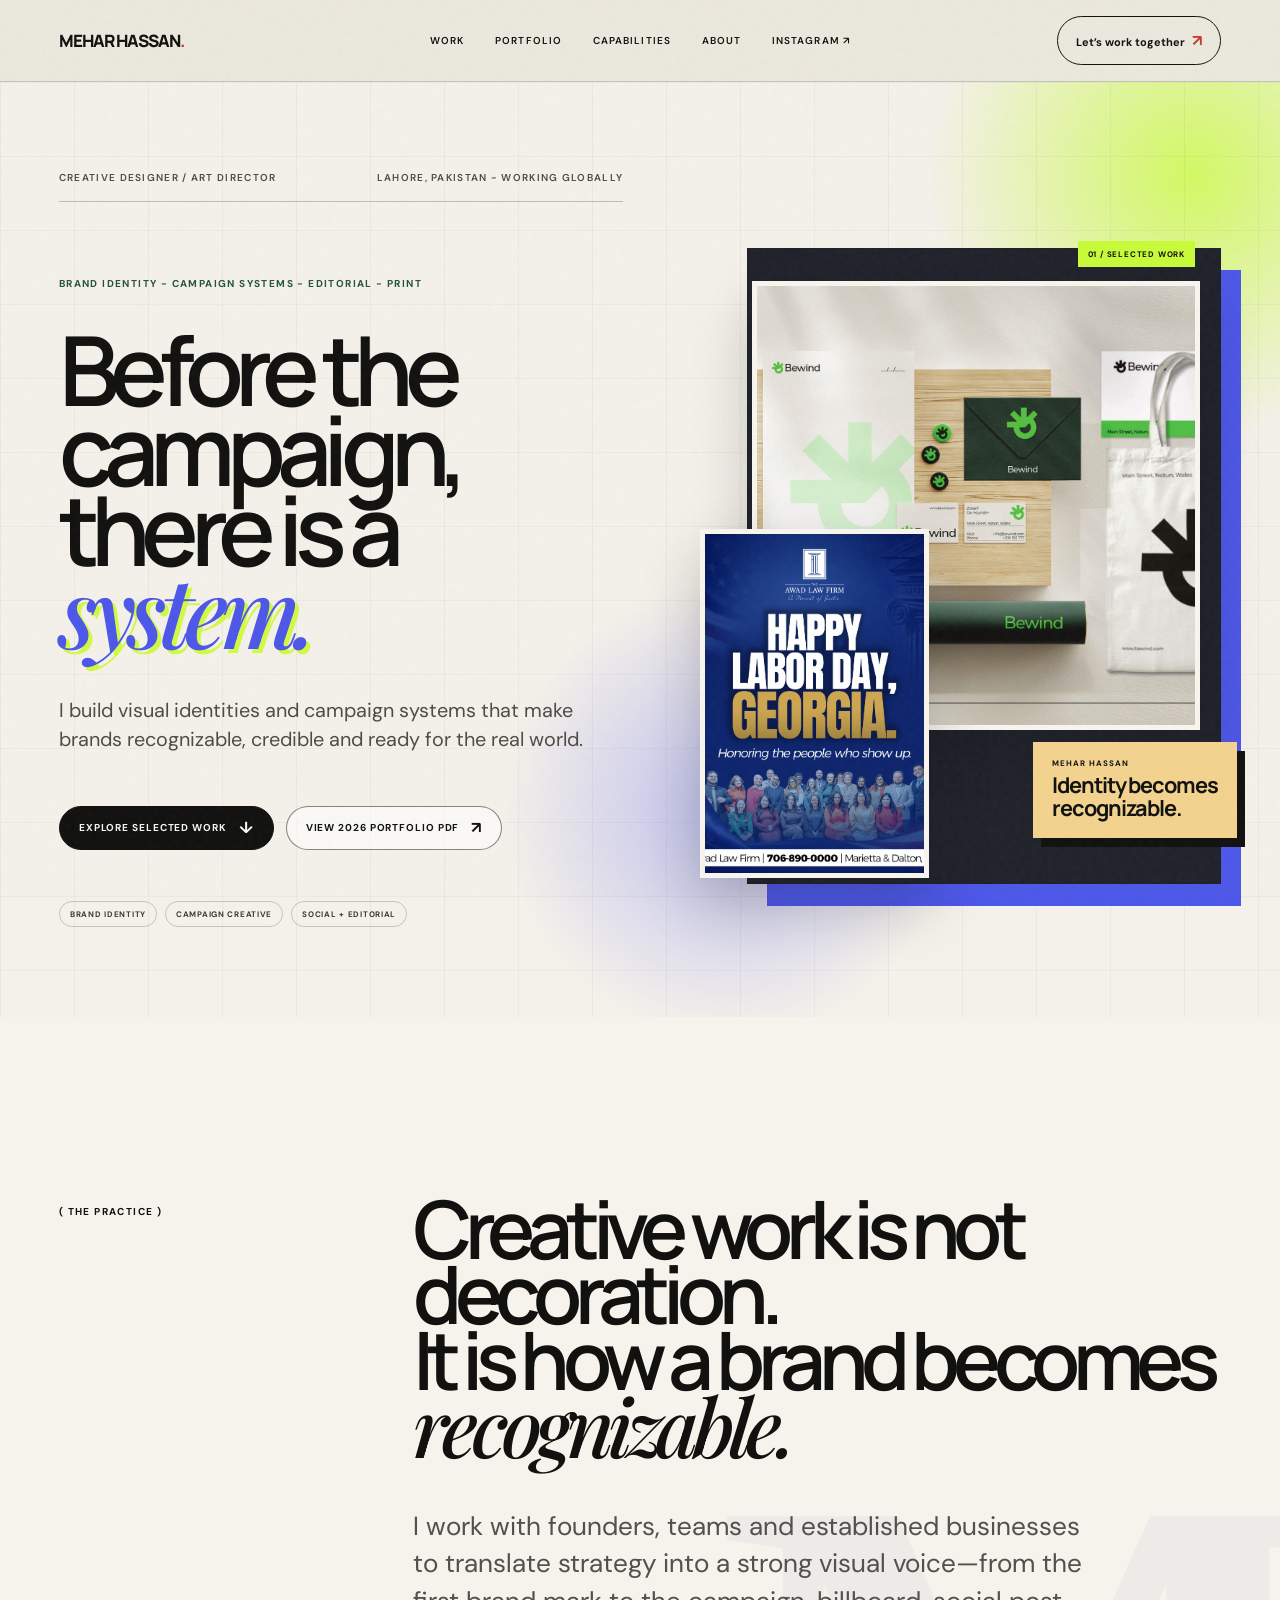
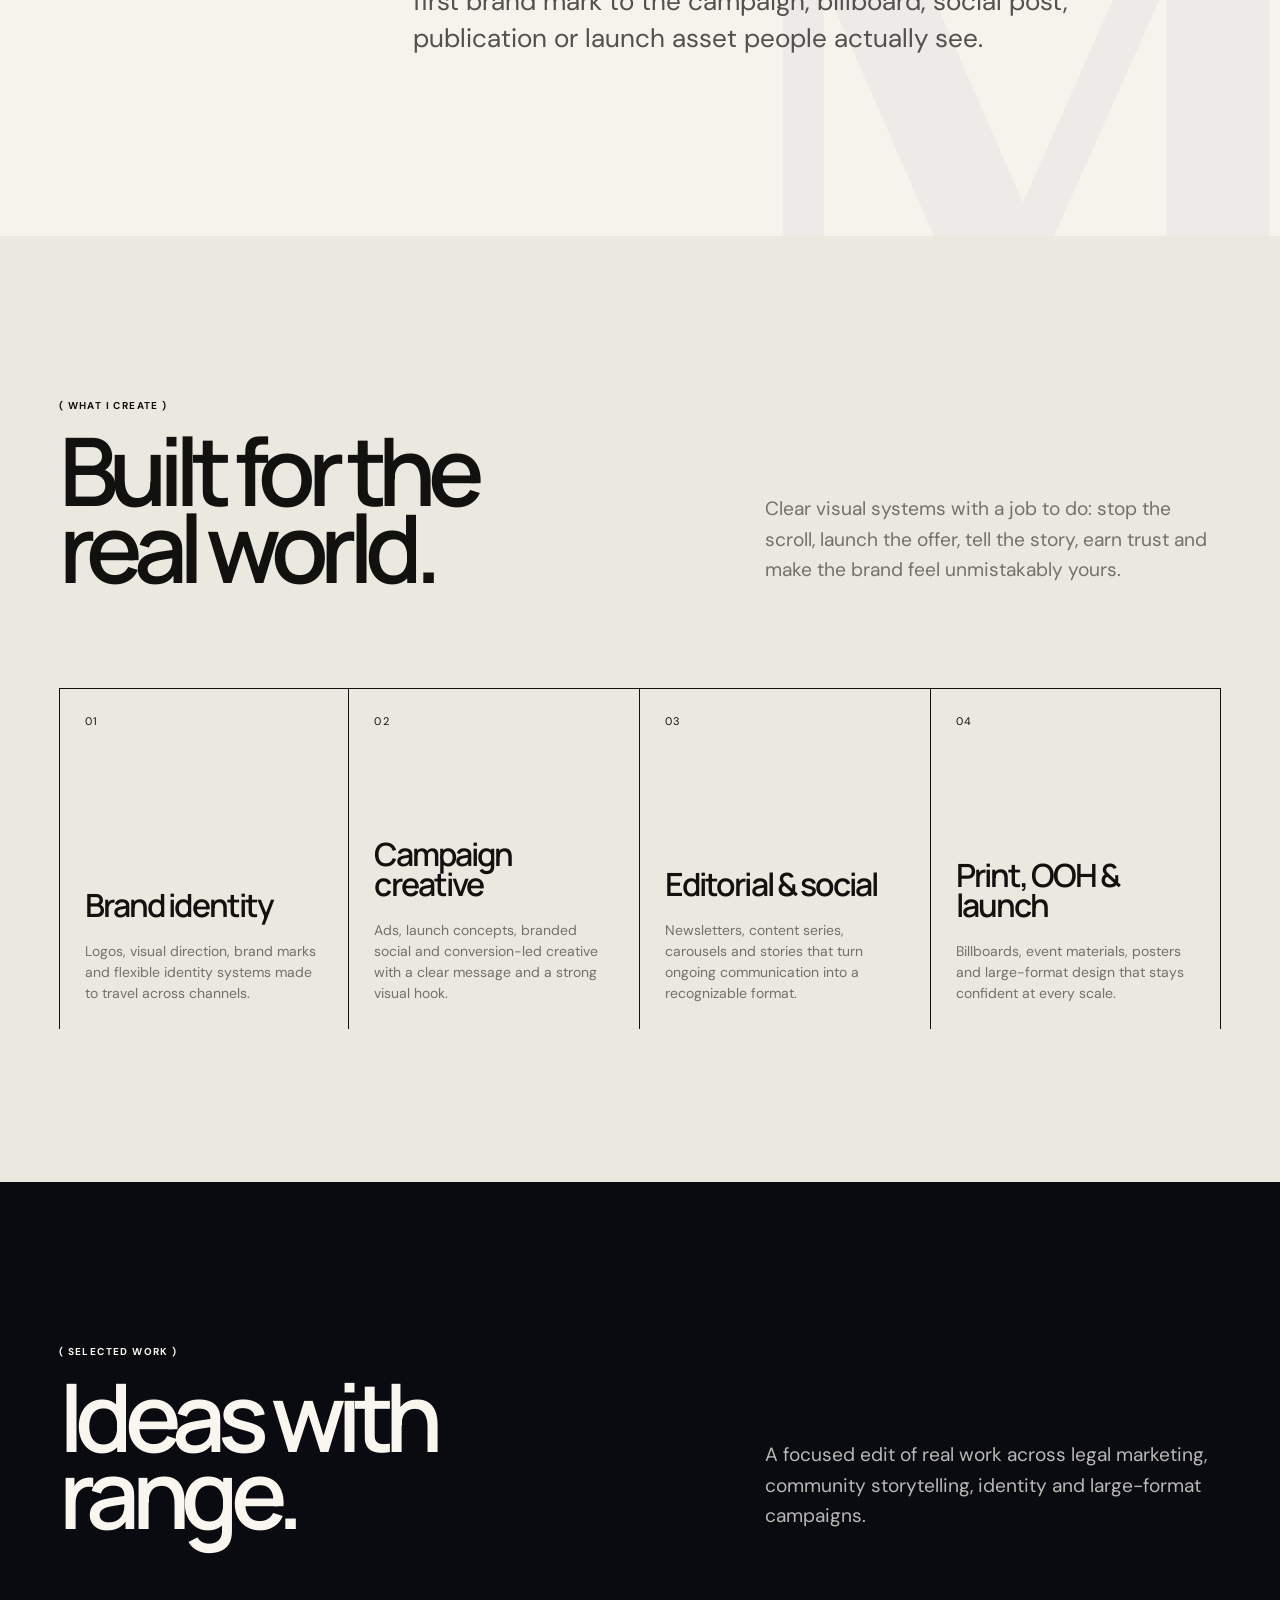
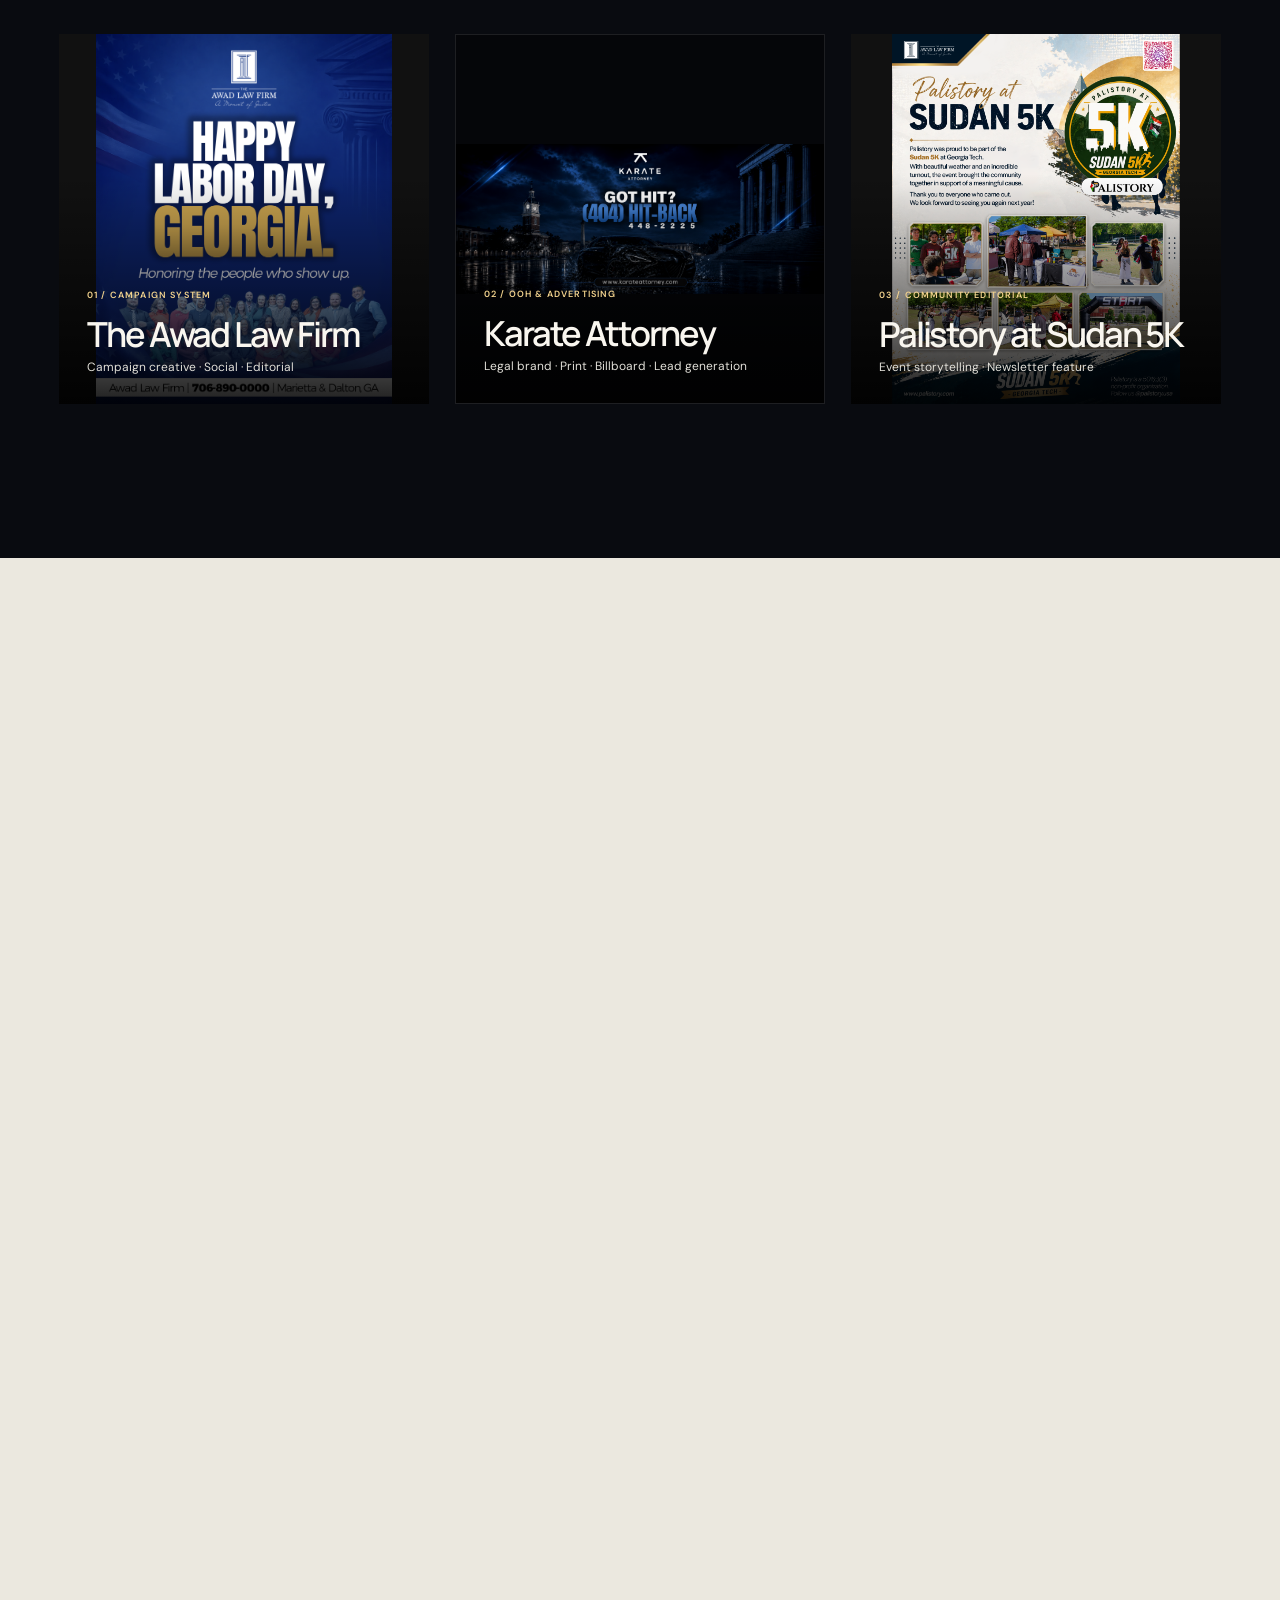
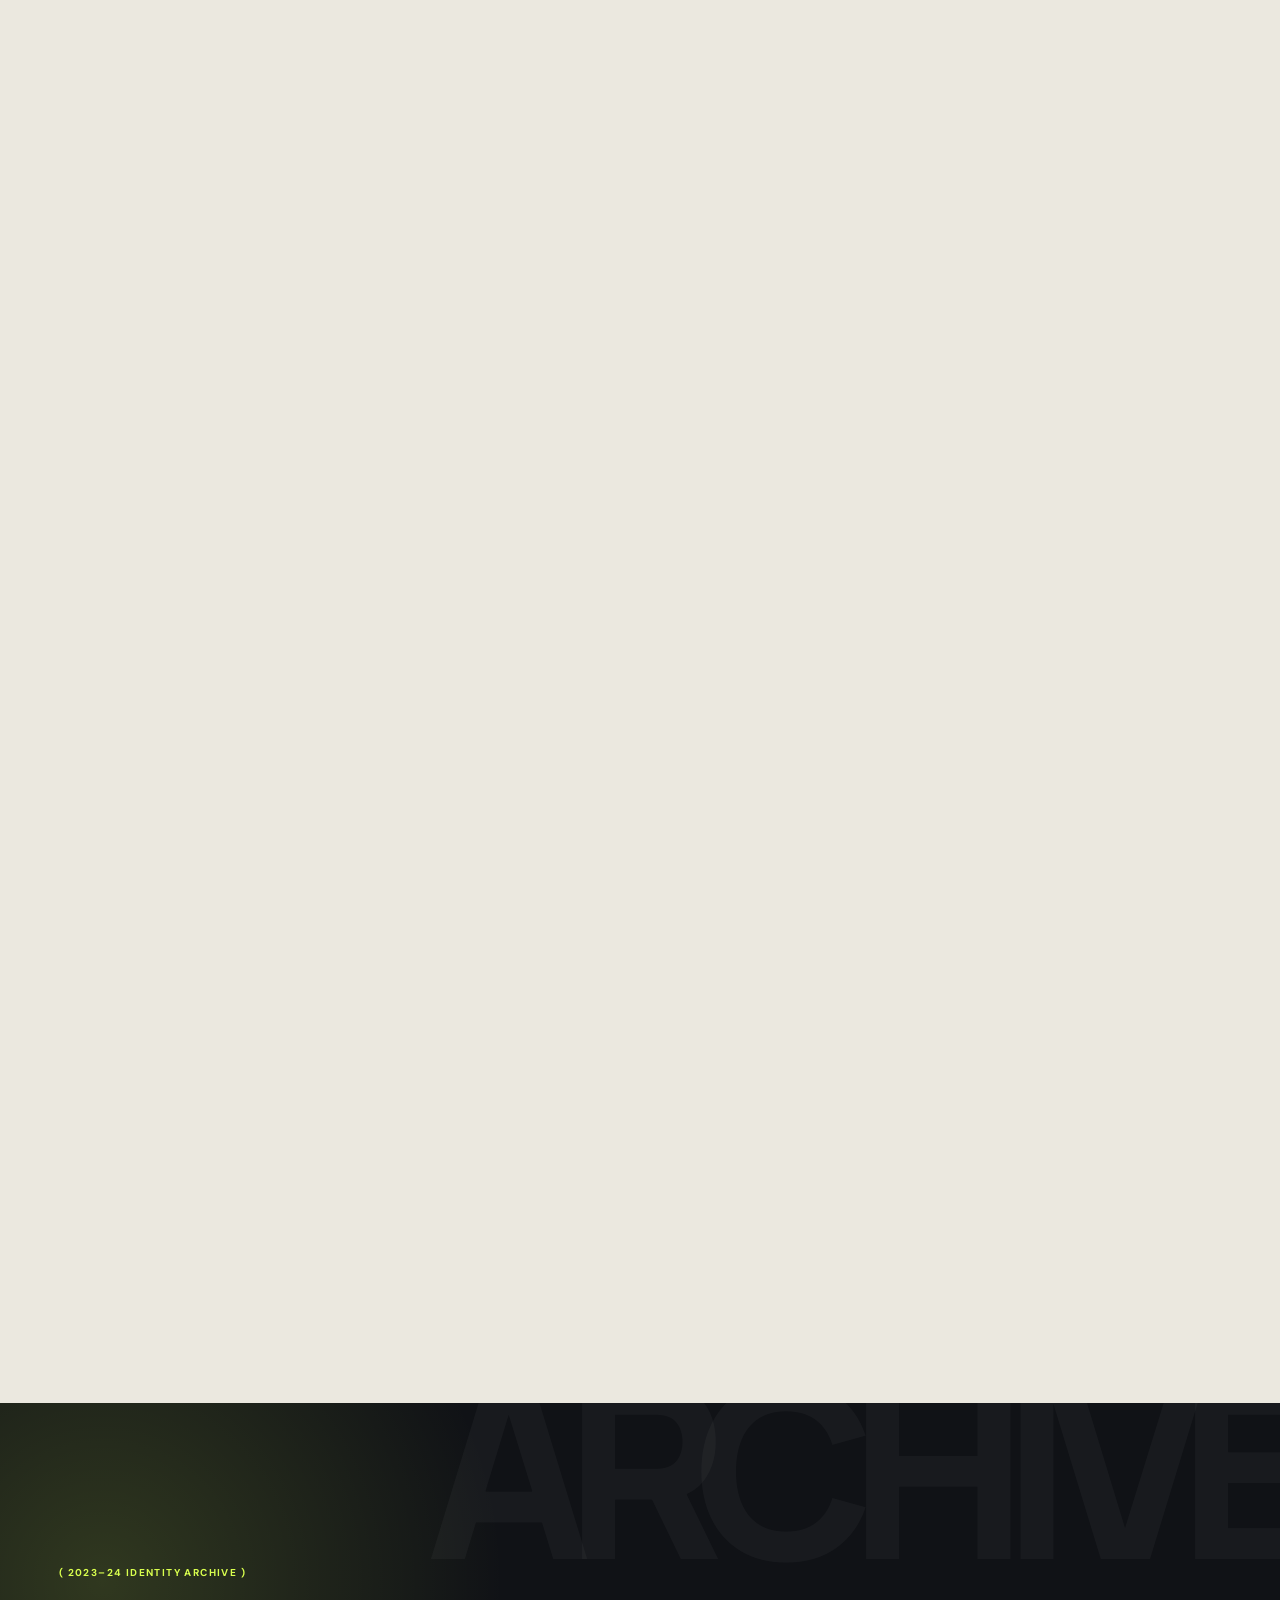
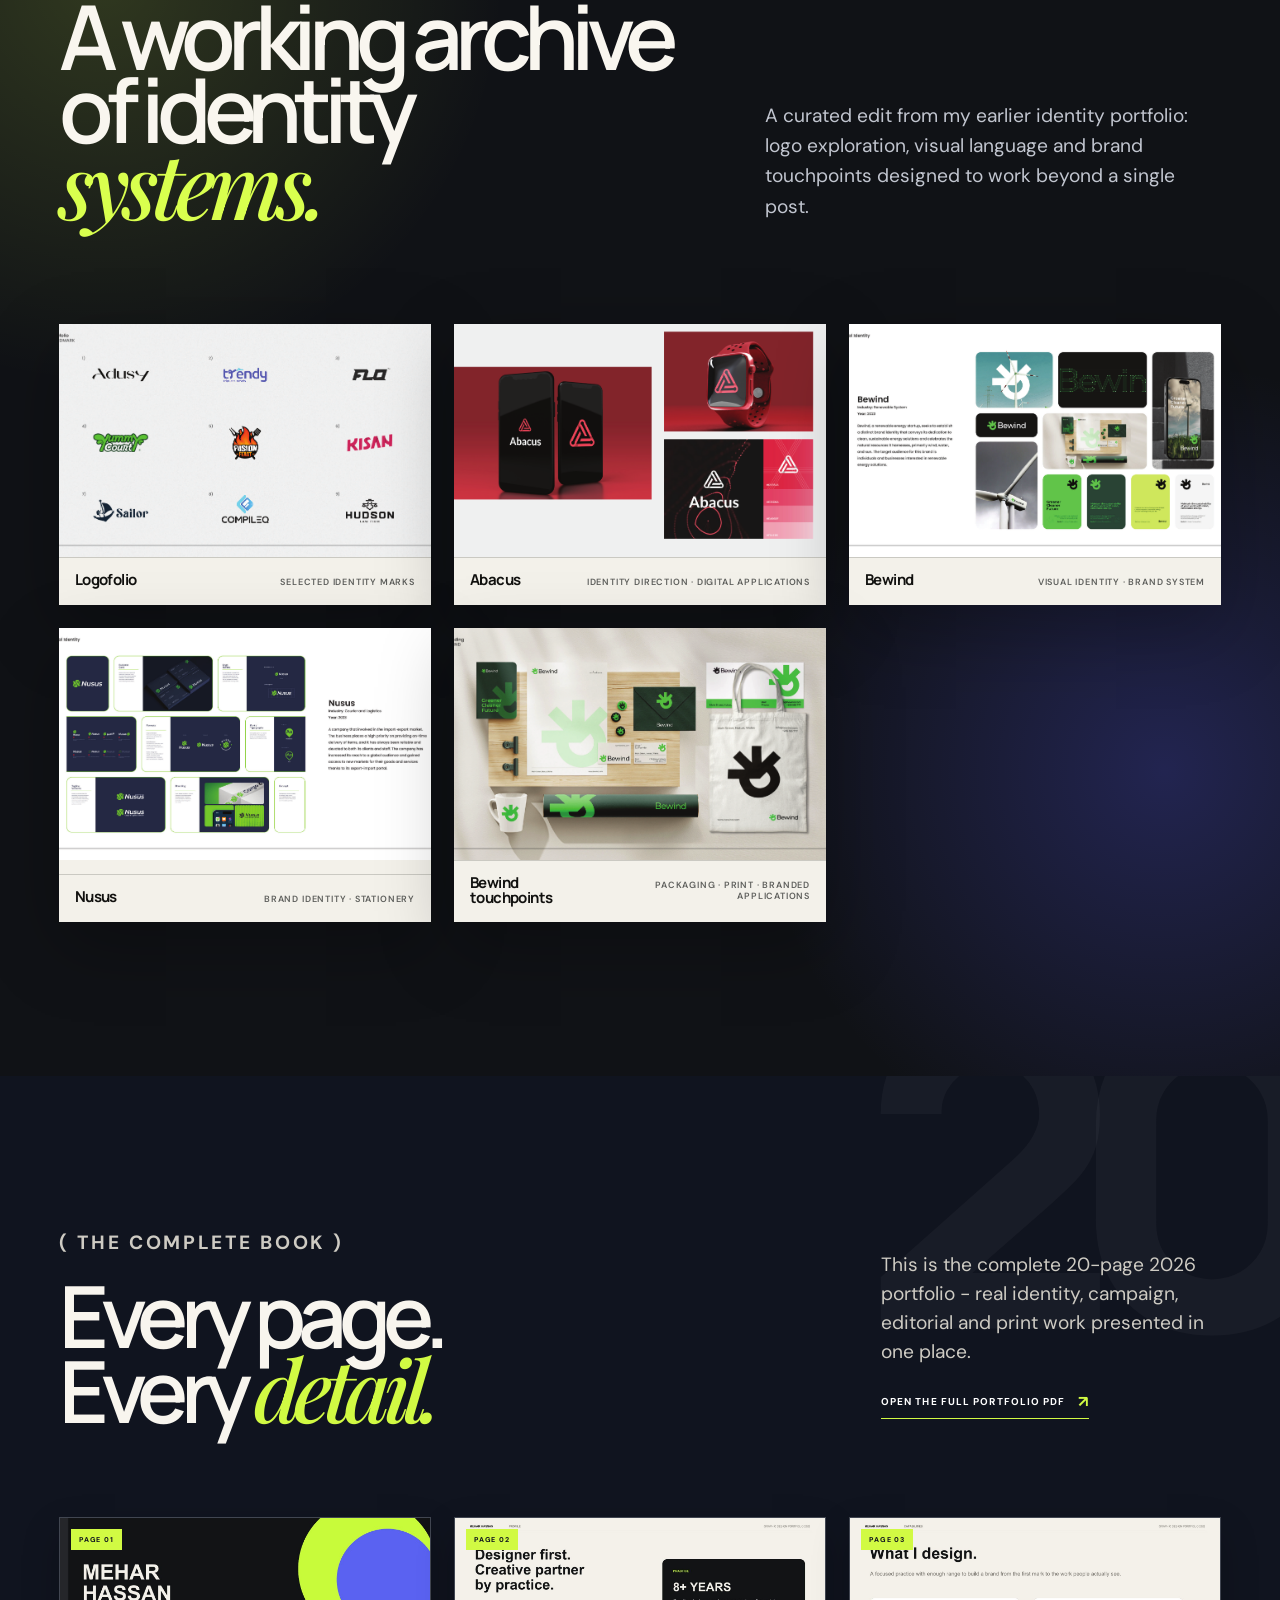
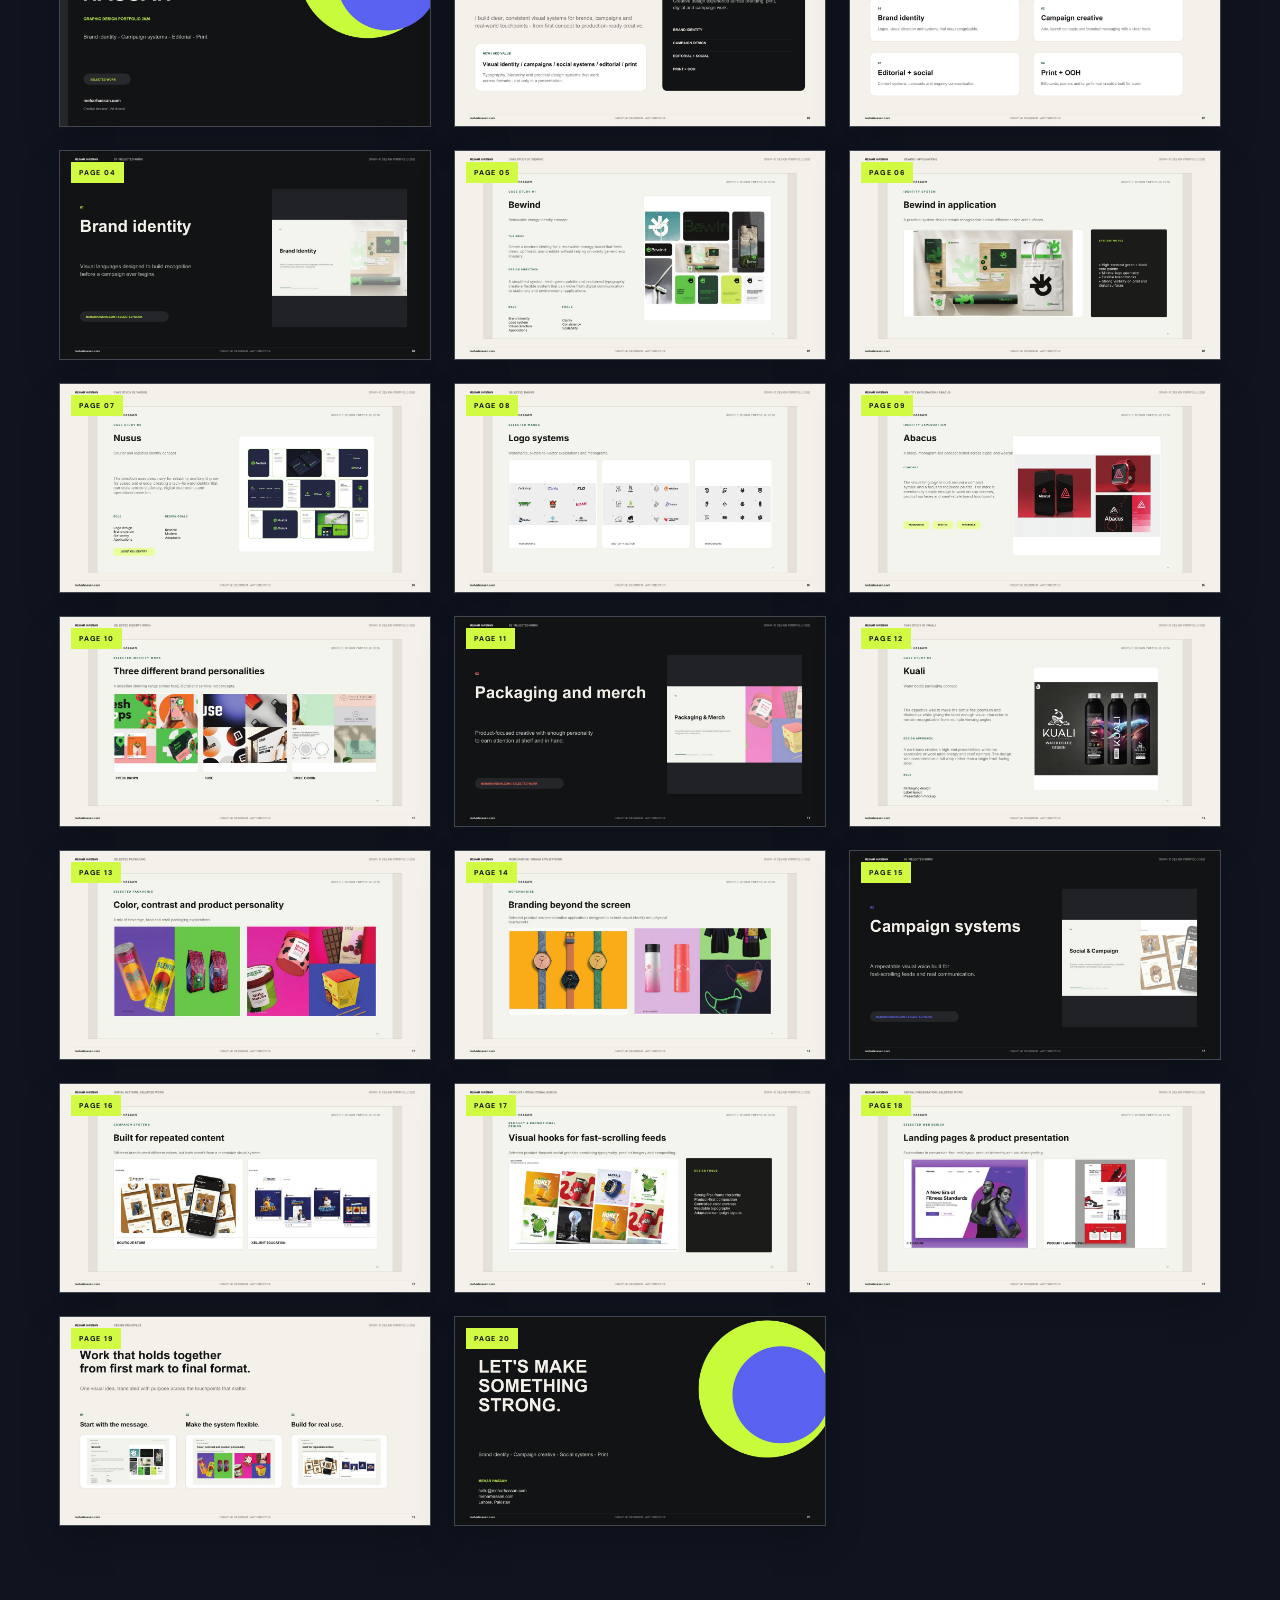
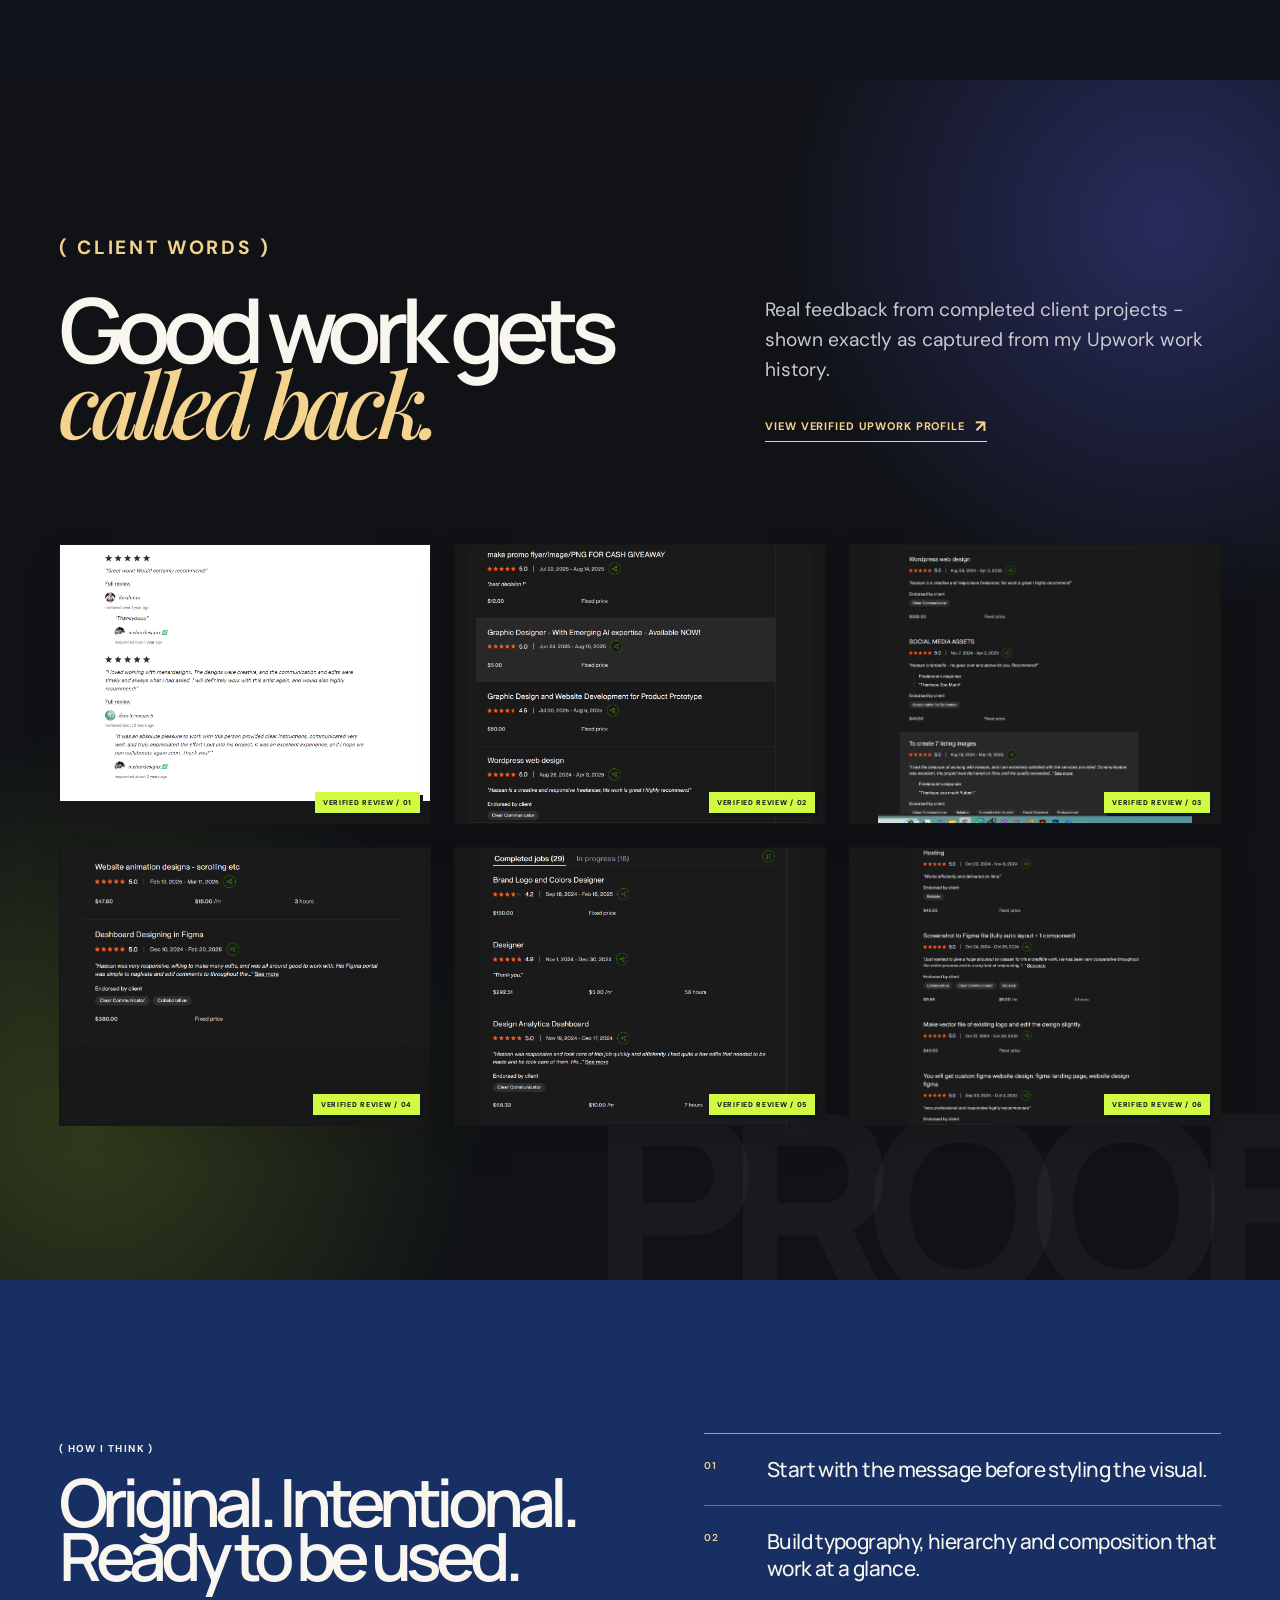
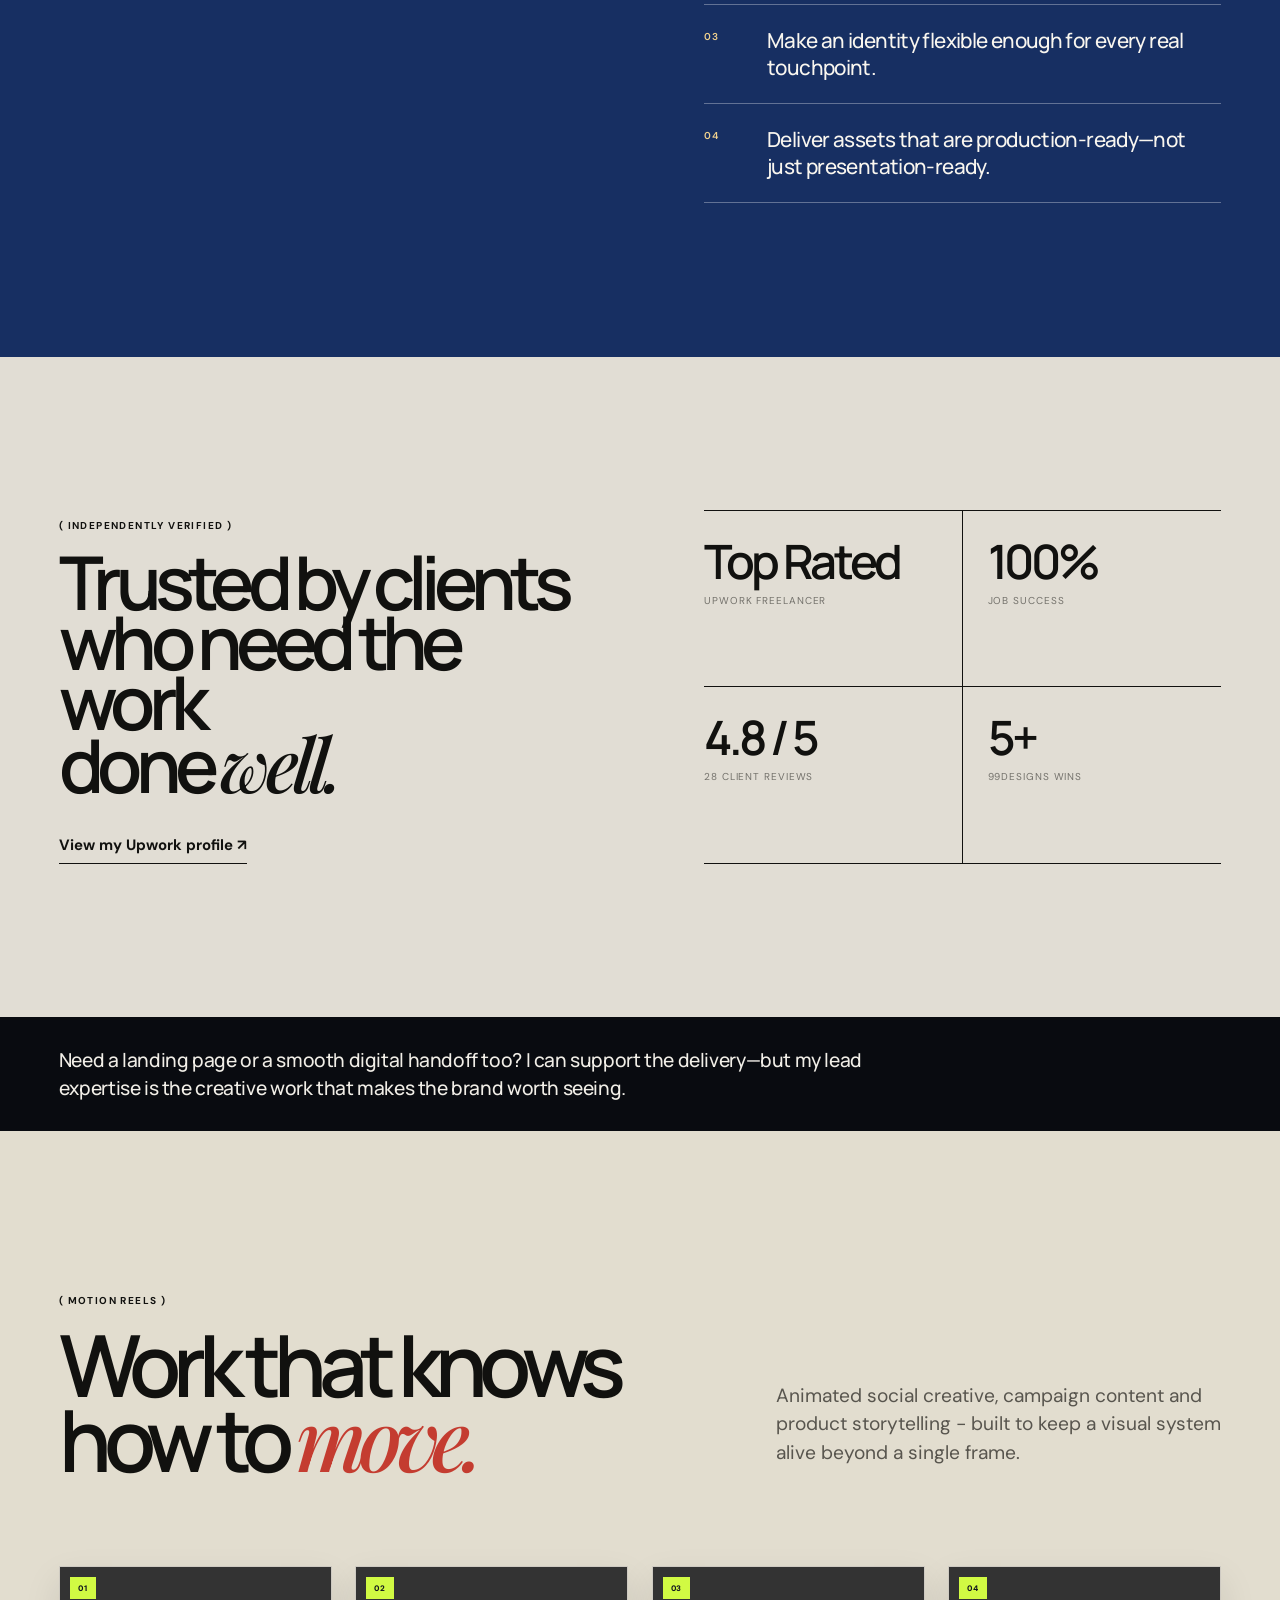
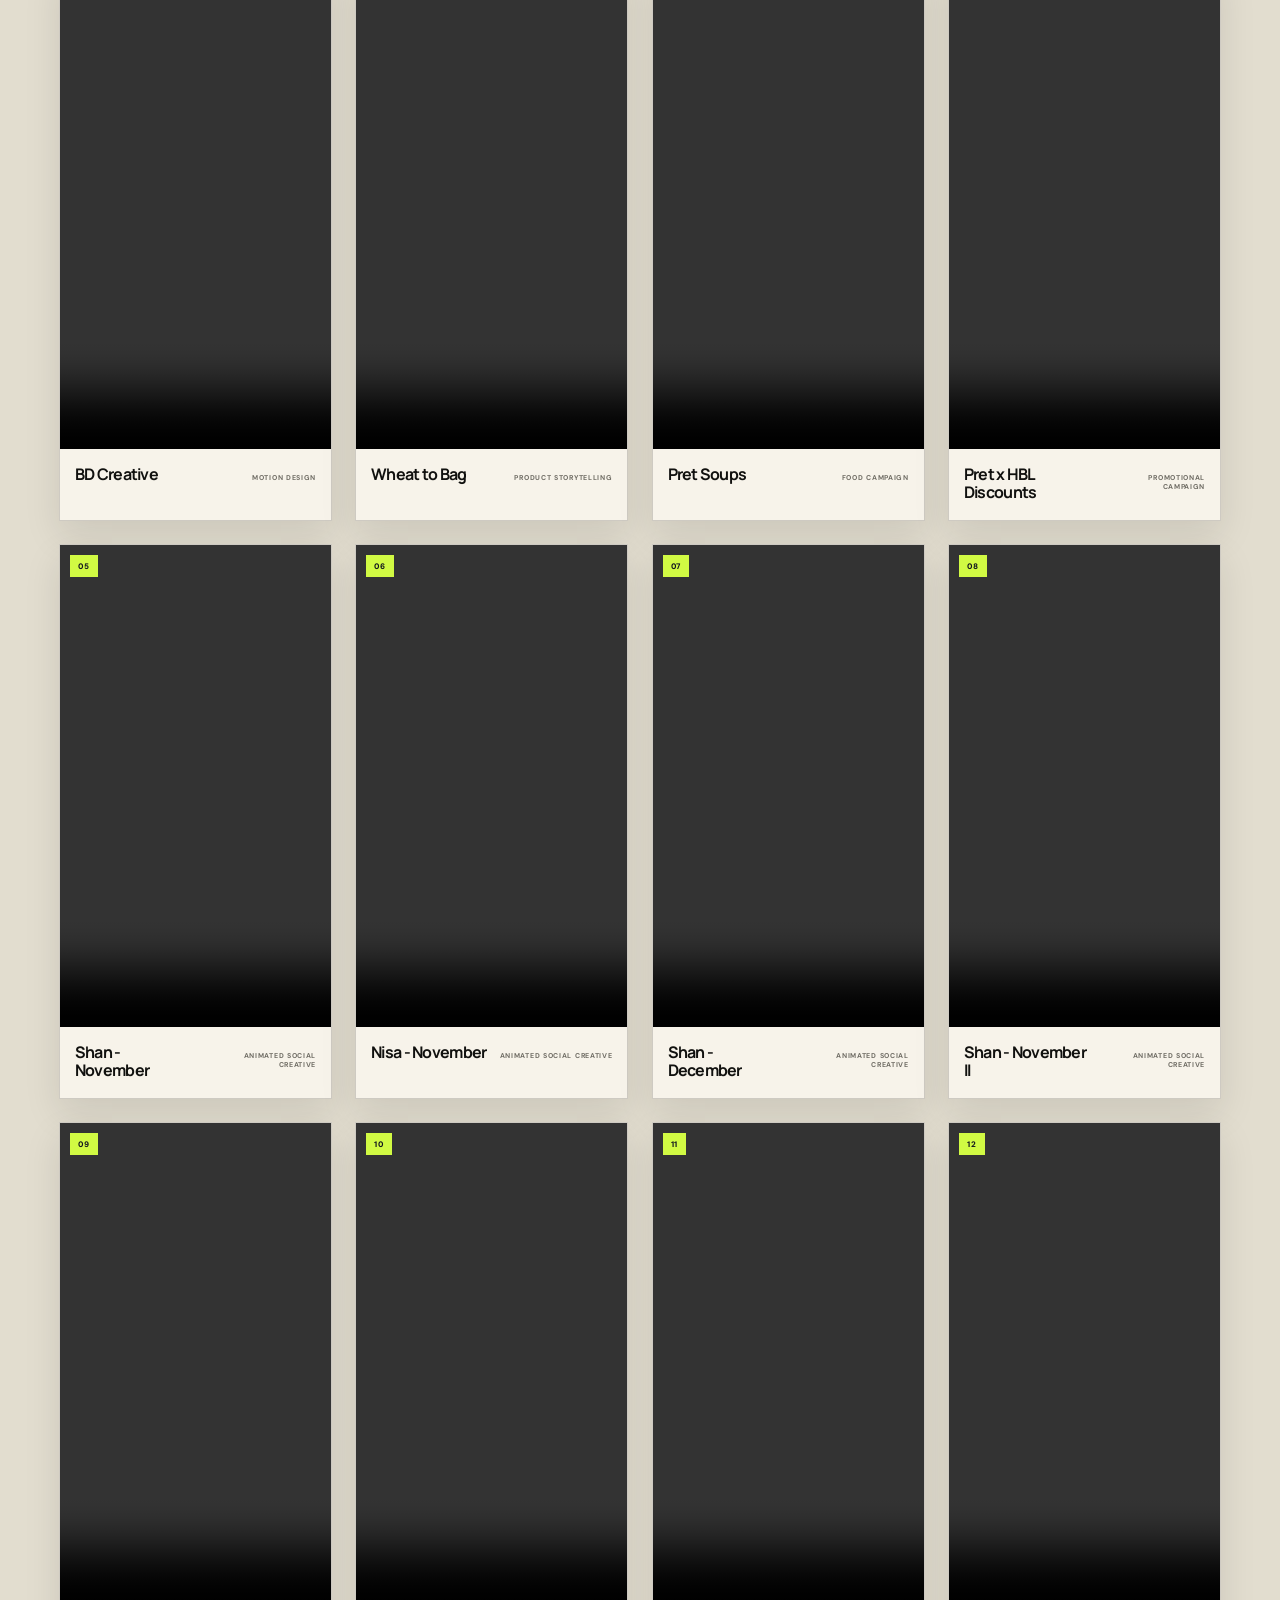
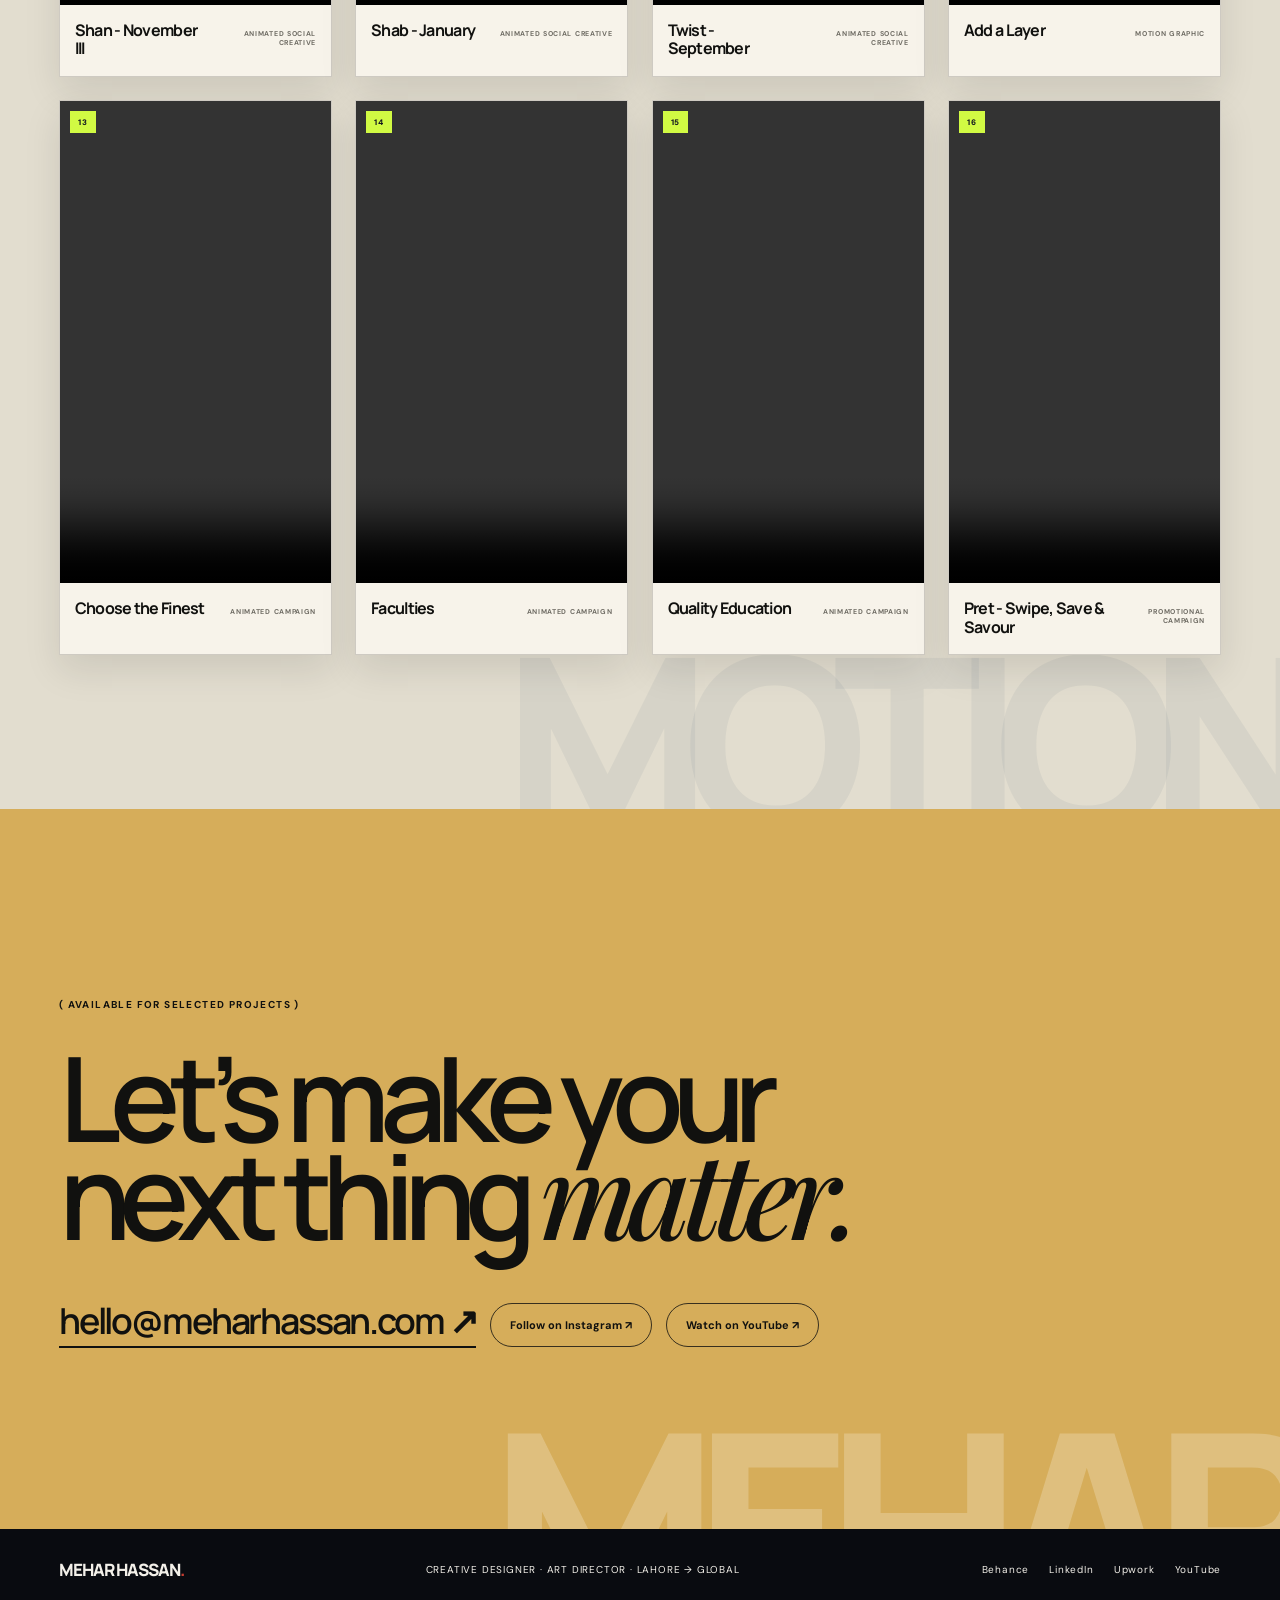
==== commit b0149eec: "Build complete creative portfolio experience" ====
--- a/website_prepped_for_cpanel/index.html
+++ b/website_prepped_for_cpanel/index.html
@@ -13,18 +13,45 @@
   <script type="application/ld+json">{"@context":"https://schema.org","@type":"Person","name":"Mehar Hassan","url":"https://meharhassan.com/","jobTitle":"Creative Designer and Art Director","email":"mailto:hello@meharhassan.com","address":{"@type":"PostalAddress","addressLocality":"Lahore","addressCountry":"PK"},"knowsAbout":["Creative Direction","Brand Identity","Campaign Design","Social Media Design","Editorial Design","Print Design","UI/UX Design"],"sameAs":["https://www.instagram.com/mehardesignx/","https://www.behance.net/mehardesignx","https://www.linkedin.com/in/meharhassan","https://www.upwork.com/freelancers/~01f41d1749c9809704"]}</script>
 </head>
 <body>
-  <header class="site-header"><a class="wordmark" href="#top" aria-label="Mehar Hassan home">MEHAR HASSAN<span>.</span></a><button class="mobile-toggle" type="button" aria-label="Open navigation" aria-expanded="false"><i></i><i></i></button><nav aria-label="Main navigation"><a href="#work">Work</a><a href="#services">Capabilities</a><a href="#about">About</a><a href="https://www.instagram.com/mehardesignx/" target="_blank" rel="noopener">Instagram ↗</a></nav><a class="header-cta" href="#contact">Let’s work together <span>↗</span></a></header>
+  <header class="site-header"><a class="wordmark" href="#top" aria-label="Mehar Hassan home">MEHAR HASSAN<span>.</span></a><button class="mobile-toggle" type="button" aria-label="Open navigation" aria-expanded="false"><i></i><i></i></button><nav aria-label="Main navigation"><a href="#work">Work</a><a href="#portfolio">Portfolio</a><a href="#services">Capabilities</a><a href="#about">About</a><a href="https://www.instagram.com/mehardesignx/" target="_blank" rel="noopener">Instagram ↗</a></nav><a class="header-cta" href="#contact">Let’s work together <span>↗</span></a></header>
   <main id="top">
-    <section class="hero"><div class="hero-meta"><span>CREATIVE DESIGNER / ART DIRECTOR</span><span>LAHORE, PAKISTAN · WORKING GLOBALLY</span></div><div class="hero-copy"><p class="eyebrow">Brand identities · Campaigns · Social · Editorial · Print</p><h1>Design that<br><em>gets remembered.</em></h1><div class="hero-note"><p>I create visual identities and campaign systems that give brands a point of view—and make every touchpoint feel considered.</p><a href="#work">See selected work <span>↓</span></a></div></div><div class="hero-art" aria-label="Selected campaign artwork"><figure class="hero-primary"><img src="assets/labor-day.png" alt="The Awad Law Firm Labor Day campaign creative"></figure><figure class="hero-secondary"><img src="assets/att-partnership.png" alt="Karate Attorney and American Top Team campaign creative"></figure><figure class="hero-tertiary"><img src="assets/smash-splash.png" alt="Smash and Splash brand identity concept"></figure><div class="hero-stamp">REAL WORK<br>FOR REAL BRANDS</div></div><div class="proof-line"><span>8+ YEARS OF CREATIVE PRACTICE</span><span>TOP RATED ON UPWORK</span><span>5+ 99DESIGNS WINS</span><span>BRAND &amp; CAMPAIGN SYSTEMS</span></div></section>
+        <section class="hero hero-system">
+      <div class="hero-grid">
+        <div class="hero-content">
+          <div class="hero-meta"><span>CREATIVE DESIGNER / ART DIRECTOR</span><span>LAHORE, PAKISTAN - WORKING GLOBALLY</span></div>
+          <p class="eyebrow">Brand identity - Campaign systems - Editorial - Print</p>
+          <h1>Before the campaign,<br>there is a <em>system.</em></h1>
+          <p class="hero-lede">I build visual identities and campaign systems that make brands recognizable, credible and ready for the real world.</p>
+          <div class="hero-actions"><a class="hero-button hero-button-primary" href="#work">Explore selected work <span>↓</span></a><a class="hero-button hero-button-secondary" href="assets/Mehar_Hassan_Creative_Portfolio_2026.pdf" target="_blank" rel="noopener">View 2026 portfolio PDF <span>↗</span></a></div>
+          <div class="hero-proof"><span>Brand identity</span><span>Campaign creative</span><span>Social + editorial</span></div>
+        </div>
+        <div class="hero-showcase" aria-label="A selection of Mehar Hassan's design work">
+          <div class="showcase-panel showcase-panel-primary"><img src="assets/archive-bewind-touchpoints.png" alt="Bewind identity touchpoints"></div>
+          <div class="showcase-panel showcase-panel-secondary"><img src="assets/labor-day.png" alt="The Awad Law Firm Labor Day campaign"></div>
+          <div class="showcase-label"><span>MEHAR HASSAN</span><b>Identity becomes<br>recognizable.</b></div>
+          <div class="showcase-index">01 / SELECTED WORK</div>
+        </div>
+      </div>
+    </section>
     <section class="statement" id="about"><p class="section-kicker">( THE PRACTICE )</p><div><h2>Creative work is not decoration.<br>It is how a brand becomes <em>recognizable.</em></h2><p class="statement-copy">I work with founders, teams and established businesses to translate strategy into a strong visual voice—from the first brand mark to the campaign, billboard, social post, publication or launch asset people actually see.</p></div></section>
     <section class="capabilities" id="services"><div class="section-intro"><div><p class="section-kicker">( WHAT I CREATE )</p><h2>Built for the<br>real world.</h2></div><p>Clear visual systems with a job to do: stop the scroll, launch the offer, tell the story, earn trust and make the brand feel unmistakably yours.</p></div><div class="capability-grid"><article><span>01</span><h3>Brand identity</h3><p>Logos, visual direction, brand marks and flexible identity systems made to travel across channels.</p></article><article><span>02</span><h3>Campaign creative</h3><p>Ads, launch concepts, branded social and conversion-led creative with a clear message and a strong visual hook.</p></article><article><span>03</span><h3>Editorial &amp; social</h3><p>Newsletters, content series, carousels and stories that turn ongoing communication into a recognizable format.</p></article><article><span>04</span><h3>Print, OOH &amp; launch</h3><p>Billboards, event materials, posters and large-format design that stays confident at every scale.</p></article></div></section>
     <section class="featured-work" id="work"><div class="section-intro work-intro"><div><p class="section-kicker">( SELECTED WORK )</p><h2>Ideas with<br>range.</h2></div><p>A focused edit of real work across legal marketing, community storytelling, identity and large-format campaigns.</p></div><div class="featured-grid"><article class="feature-card feature-awad"><img src="assets/labor-day.png" alt="Awad Law Firm Labor Day campaign"><div><span>01 / CAMPAIGN SYSTEM</span><h3>The Awad Law Firm</h3><p>Campaign creative · Social · Editorial</p></div></article><article class="feature-card feature-karate"><img src="assets/karate-billboard-blue.png" alt="Karate Attorney billboard campaign"><div><span>02 / OOH &amp; ADVERTISING</span><h3>Karate Attorney</h3><p>Legal brand · Print · Billboard · Lead generation</p></div></article><article class="feature-card feature-palistory"><img src="assets/palistory-sudan.png" alt="Palistory Sudan 5K community event editorial"><div><span>03 / COMMUNITY EDITORIAL</span><h3>Palistory at Sudan 5K</h3><p>Event storytelling · Newsletter feature</p></div></article></div></section>
     <section class="gallery-section"><div class="gallery-heading"><div><p class="section-kicker">( OUTPUT, NOT MOCKUPS )</p><h2>Across every<br>format that matters.</h2></div><p>Each piece below is original client work or an identity concept created by me—not generated filler.</p></div><div class="portfolio-grid"><figure class="span-two"><img src="assets/karate-billboard-cream.jpg" alt="Karate Attorney billboard in warm color system"><figcaption><b>Billboard campaign</b><span>Karate Attorney</span></figcaption></figure><figure class="portrait"><img src="assets/insurance-team.png" alt="Karate Attorney social campaign asking who is fighting for you"><figcaption><b>Lead campaign</b><span>Karate Attorney</span></figcaption></figure><figure class="portrait"><img src="assets/awad-academy.png" alt="Awad Academy social creative"><figcaption><b>Legal education</b><span>Awad Academy</span></figcaption></figure><figure class="portrait"><img src="assets/employee-may.png" alt="Employee recognition newsletter feature"><figcaption><b>People &amp; culture</b><span>The Awad Law Firm</span></figcaption></figure><figure class="portrait"><img src="assets/local-business.png" alt="Local business spotlight feature"><figcaption><b>Local business spotlight</b><span>Editorial feature</span></figcaption></figure><figure class="span-two"><img src="assets/att-partnership.png" alt="American Top Team and Karate Attorney partnership creative"><figcaption><b>Partnership campaign</b><span>Karate Attorney × American Top Team</span></figcaption></figure><figure class="identity identity-dark"><img src="assets/hosterlo-logo.png" alt="Hosterlo technology brand identity"><figcaption><b>Hosterlo</b><span>Brand identity</span></figcaption></figure><figure class="identity identity-light"><img src="assets/smash-splash.png" alt="Smash and Splash food brand logo"><figcaption><b>Smash &amp; Splash</b><span>Logo concept</span></figcaption></figure><figure class="portrait"><img src="assets/settlement.jpg" alt="Settlement secured graphic for The Awad Law Firm"><figcaption><b>Case result graphic</b><span>The Awad Law Firm</span></figcaption></figure><figure class="portrait"><img src="assets/karate-espanol.png" alt="Karate Attorney bilingual social campaign"><figcaption><b>Bilingual campaign</b><span>Karate Attorney</span></figcaption></figure></div></section>
-    <section class="principles"><div><p class="section-kicker">( HOW I THINK )</p><h2>Original. Intentional.<br>Ready to be used.</h2></div><div class="principle-list"><p><span>01</span>Start with the message before styling the visual.</p><p><span>02</span>Build typography, hierarchy and composition that work at a glance.</p><p><span>03</span>Make an identity flexible enough for every real touchpoint.</p><p><span>04</span>Deliver assets that are production-ready—not just presentation-ready.</p></div></section>
+    <section class="archive-section" id="archive"><div class="archive-intro"><div><p class="section-kicker">( 2023–24 IDENTITY ARCHIVE )</p><h2>A working archive<br>of identity <em>systems.</em></h2></div><p>A curated edit from my earlier identity portfolio: logo exploration, visual language and brand touchpoints designed to work beyond a single post.</p></div><div class="archive-grid"><figure class="archive-card archive-marks"><img src="assets/archive-logofolio-marks.png" alt="A selection of identity marks designed by Mehar Hassan"><figcaption><b>Logofolio</b><span>Selected identity marks</span></figcaption></figure><figure class="archive-card archive-abacus"><img src="assets/archive-abacus.png" alt="Abacus brand identity presentation"><figcaption><b>Abacus</b><span>Identity direction · Digital applications</span></figcaption></figure><figure class="archive-card archive-bewind"><img src="assets/archive-bewind.png" alt="Bewind visual identity system"><figcaption><b>Bewind</b><span>Visual identity · Brand system</span></figcaption></figure><figure class="archive-card archive-nusus"><img src="assets/archive-nusus.png" alt="Nusus brand identity system"><figcaption><b>Nusus</b><span>Brand identity · Stationery</span></figcaption></figure><figure class="archive-card archive-touchpoints"><img src="assets/archive-bewind-touchpoints.png" alt="Bewind brand touchpoints and packaging applications"><figcaption><b>Bewind touchpoints</b><span>Packaging · Print · Branded applications</span></figcaption></figure></div></section>
+    <section class="full-portfolio-section" id="portfolio">
+      <div class="full-portfolio-intro"><div><p class="section-kicker">( THE COMPLETE BOOK )</p><h2>Every page.<br>Every <em>detail.</em></h2></div><div><p>This is the complete 20-page 2026 portfolio - real identity, campaign, editorial and print work presented in one place.</p><a class="full-portfolio-link" href="assets/Mehar_Hassan_Creative_Portfolio_2026.pdf" target="_blank" rel="noopener">Open the full portfolio PDF <span>↗</span></a></div></div>
+      <div class="full-portfolio-grid"><a class="full-portfolio-page" href="assets/Mehar_Hassan_Creative_Portfolio_2026.pdf#page=1" target="_blank" rel="noopener" aria-label="Open portfolio page 1 in the PDF"><img src="assets/portfolio-page-01.jpg" alt="Page 1 of Mehar Hassan Creative Portfolio 2026" loading="eager" fetchpriority="high"><span>PAGE 01</span></a><a class="full-portfolio-page" href="assets/Mehar_Hassan_Creative_Portfolio_2026.pdf#page=2" target="_blank" rel="noopener" aria-label="Open portfolio page 2 in the PDF"><img src="assets/portfolio-page-02.jpg" alt="Page 2 of Mehar Hassan Creative Portfolio 2026" loading="eager"><span>PAGE 02</span></a><a class="full-portfolio-page" href="assets/Mehar_Hassan_Creative_Portfolio_2026.pdf#page=3" target="_blank" rel="noopener" aria-label="Open portfolio page 3 in the PDF"><img src="assets/portfolio-page-03.jpg" alt="Page 3 of Mehar Hassan Creative Portfolio 2026" loading="eager"><span>PAGE 03</span></a><a class="full-portfolio-page" href="assets/Mehar_Hassan_Creative_Portfolio_2026.pdf#page=4" target="_blank" rel="noopener" aria-label="Open portfolio page 4 in the PDF"><img src="assets/portfolio-page-04.jpg" alt="Page 4 of Mehar Hassan Creative Portfolio 2026" loading="lazy"><span>PAGE 04</span></a><a class="full-portfolio-page" href="assets/Mehar_Hassan_Creative_Portfolio_2026.pdf#page=5" target="_blank" rel="noopener" aria-label="Open portfolio page 5 in the PDF"><img src="assets/portfolio-page-05.jpg" alt="Page 5 of Mehar Hassan Creative Portfolio 2026" loading="lazy"><span>PAGE 05</span></a><a class="full-portfolio-page" href="assets/Mehar_Hassan_Creative_Portfolio_2026.pdf#page=6" target="_blank" rel="noopener" aria-label="Open portfolio page 6 in the PDF"><img src="assets/portfolio-page-06.jpg" alt="Page 6 of Mehar Hassan Creative Portfolio 2026" loading="lazy"><span>PAGE 06</span></a><a class="full-portfolio-page" href="assets/Mehar_Hassan_Creative_Portfolio_2026.pdf#page=7" target="_blank" rel="noopener" aria-label="Open portfolio page 7 in the PDF"><img src="assets/portfolio-page-07.jpg" alt="Page 7 of Mehar Hassan Creative Portfolio 2026" loading="lazy"><span>PAGE 07</span></a><a class="full-portfolio-page" href="assets/Mehar_Hassan_Creative_Portfolio_2026.pdf#page=8" target="_blank" rel="noopener" aria-label="Open portfolio page 8 in the PDF"><img src="assets/portfolio-page-08.jpg" alt="Page 8 of Mehar Hassan Creative Portfolio 2026" loading="lazy"><span>PAGE 08</span></a><a class="full-portfolio-page" href="assets/Mehar_Hassan_Creative_Portfolio_2026.pdf#page=9" target="_blank" rel="noopener" aria-label="Open portfolio page 9 in the PDF"><img src="assets/portfolio-page-09.jpg" alt="Page 9 of Mehar Hassan Creative Portfolio 2026" loading="lazy"><span>PAGE 09</span></a><a class="full-portfolio-page" href="assets/Mehar_Hassan_Creative_Portfolio_2026.pdf#page=10" target="_blank" rel="noopener" aria-label="Open portfolio page 10 in the PDF"><img src="assets/portfolio-page-10.jpg" alt="Page 10 of Mehar Hassan Creative Portfolio 2026" loading="lazy"><span>PAGE 10</span></a><a class="full-portfolio-page" href="assets/Mehar_Hassan_Creative_Portfolio_2026.pdf#page=11" target="_blank" rel="noopener" aria-label="Open portfolio page 11 in the PDF"><img src="assets/portfolio-page-11.jpg" alt="Page 11 of Mehar Hassan Creative Portfolio 2026" loading="lazy"><span>PAGE 11</span></a><a class="full-portfolio-page" href="assets/Mehar_Hassan_Creative_Portfolio_2026.pdf#page=12" target="_blank" rel="noopener" aria-label="Open portfolio page 12 in the PDF"><img src="assets/portfolio-page-12.jpg" alt="Page 12 of Mehar Hassan Creative Portfolio 2026" loading="lazy"><span>PAGE 12</span></a><a class="full-portfolio-page" href="assets/Mehar_Hassan_Creative_Portfolio_2026.pdf#page=13" target="_blank" rel="noopener" aria-label="Open portfolio page 13 in the PDF"><img src="assets/portfolio-page-13.jpg" alt="Page 13 of Mehar Hassan Creative Portfolio 2026" loading="lazy"><span>PAGE 13</span></a><a class="full-portfolio-page" href="assets/Mehar_Hassan_Creative_Portfolio_2026.pdf#page=14" target="_blank" rel="noopener" aria-label="Open portfolio page 14 in the PDF"><img src="assets/portfolio-page-14.jpg" alt="Page 14 of Mehar Hassan Creative Portfolio 2026" loading="lazy"><span>PAGE 14</span></a><a class="full-portfolio-page" href="assets/Mehar_Hassan_Creative_Portfolio_2026.pdf#page=15" target="_blank" rel="noopener" aria-label="Open portfolio page 15 in the PDF"><img src="assets/portfolio-page-15.jpg" alt="Page 15 of Mehar Hassan Creative Portfolio 2026" loading="lazy"><span>PAGE 15</span></a><a class="full-portfolio-page" href="assets/Mehar_Hassan_Creative_Portfolio_2026.pdf#page=16" target="_blank" rel="noopener" aria-label="Open portfolio page 16 in the PDF"><img src="assets/portfolio-page-16.jpg" alt="Page 16 of Mehar Hassan Creative Portfolio 2026" loading="lazy"><span>PAGE 16</span></a><a class="full-portfolio-page" href="assets/Mehar_Hassan_Creative_Portfolio_2026.pdf#page=17" target="_blank" rel="noopener" aria-label="Open portfolio page 17 in the PDF"><img src="assets/portfolio-page-17.jpg" alt="Page 17 of Mehar Hassan Creative Portfolio 2026" loading="lazy"><span>PAGE 17</span></a><a class="full-portfolio-page" href="assets/Mehar_Hassan_Creative_Portfolio_2026.pdf#page=18" target="_blank" rel="noopener" aria-label="Open portfolio page 18 in the PDF"><img src="assets/portfolio-page-18.jpg" alt="Page 18 of Mehar Hassan Creative Portfolio 2026" loading="lazy"><span>PAGE 18</span></a><a class="full-portfolio-page" href="assets/Mehar_Hassan_Creative_Portfolio_2026.pdf#page=19" target="_blank" rel="noopener" aria-label="Open portfolio page 19 in the PDF"><img src="assets/portfolio-page-19.jpg" alt="Page 19 of Mehar Hassan Creative Portfolio 2026" loading="lazy"><span>PAGE 19</span></a><a class="full-portfolio-page" href="assets/Mehar_Hassan_Creative_Portfolio_2026.pdf#page=20" target="_blank" rel="noopener" aria-label="Open portfolio page 20 in the PDF"><img src="assets/portfolio-page-20.jpg" alt="Page 20 of Mehar Hassan Creative Portfolio 2026" loading="lazy"><span>PAGE 20</span></a></div>
+    </section>        <section class="testimonials-section" id="testimonials">
+      <div class="testimonials-intro"><div><p class="section-kicker">( CLIENT WORDS )</p><h2>Good work gets<br><em>called back.</em></h2></div><div><p>Real feedback from completed client projects - shown exactly as captured from my Upwork work history.</p><a class="review-link" href="https://www.upwork.com/freelancers/~01f41d1749c9809704" target="_blank" rel="noopener">View verified Upwork profile <span>↗</span></a></div></div>
+      <div class="review-screenshot-grid"><a class="review-screenshot" href="assets/review-proof-01.png" target="_blank" rel="noopener" aria-label="Open verified client review screenshot 1"><img src="assets/review-proof-01.png" alt="Verified Upwork client review screenshot 1" loading="eager"><span>VERIFIED REVIEW / 01</span></a><a class="review-screenshot" href="assets/review-proof-02.png" target="_blank" rel="noopener" aria-label="Open verified client review screenshot 2"><img src="assets/review-proof-02.png" alt="Verified Upwork client review screenshot 2" loading="eager"><span>VERIFIED REVIEW / 02</span></a><a class="review-screenshot" href="assets/review-proof-03.png" target="_blank" rel="noopener" aria-label="Open verified client review screenshot 3"><img src="assets/review-proof-03.png" alt="Verified Upwork client review screenshot 3" loading="eager"><span>VERIFIED REVIEW / 03</span></a><a class="review-screenshot" href="assets/review-proof-04.png" target="_blank" rel="noopener" aria-label="Open verified client review screenshot 4"><img src="assets/review-proof-04.png" alt="Verified Upwork client review screenshot 4" loading="lazy"><span>VERIFIED REVIEW / 04</span></a><a class="review-screenshot" href="assets/review-proof-05.png" target="_blank" rel="noopener" aria-label="Open verified client review screenshot 5"><img src="assets/review-proof-05.png" alt="Verified Upwork client review screenshot 5" loading="lazy"><span>VERIFIED REVIEW / 05</span></a><a class="review-screenshot" href="assets/review-proof-06.png" target="_blank" rel="noopener" aria-label="Open verified client review screenshot 6"><img src="assets/review-proof-06.png" alt="Verified Upwork client review screenshot 6" loading="lazy"><span>VERIFIED REVIEW / 06</span></a></div>
+    </section>    <section class="principles"><div><p class="section-kicker">( HOW I THINK )</p><h2>Original. Intentional.<br>Ready to be used.</h2></div><div class="principle-list"><p><span>01</span>Start with the message before styling the visual.</p><p><span>02</span>Build typography, hierarchy and composition that work at a glance.</p><p><span>03</span>Make an identity flexible enough for every real touchpoint.</p><p><span>04</span>Deliver assets that are production-ready—not just presentation-ready.</p></div></section>
     <section class="credibility"><div class="upwork-block"><p class="section-kicker">( INDEPENDENTLY VERIFIED )</p><h2>Trusted by clients<br>who need the work<br>done <em>well.</em></h2><a href="https://www.upwork.com/freelancers/~01f41d1749c9809704" target="_blank" rel="noopener">View my Upwork profile ↗</a></div><div class="credibility-stats"><div><strong>Top Rated</strong><span>Upwork freelancer</span></div><div><strong>100%</strong><span>Job Success</span></div><div><strong>4.8 / 5</strong><span>28 client reviews</span></div><div><strong>5+</strong><span>99designs wins</span></div></div></section>
     <section class="support-note"><p>Need a landing page or a smooth digital handoff too? I can support the delivery—but my lead expertise is the creative work that makes the brand worth seeing.</p></section>
-    <section class="contact" id="contact"><p class="section-kicker">( AVAILABLE FOR SELECTED PROJECTS )</p><h2>Let’s make your<br>next thing <em>matter.</em></h2><div class="contact-actions"><a class="email-link" href="mailto:hello@meharhassan.com">hello@meharhassan.com ↗</a><a class="outline-link" href="https://www.instagram.com/mehardesignx/" target="_blank" rel="noopener">Follow on Instagram ↗</a><a class="outline-link" href="https://www.youtube.com/channel/UCjDWfkahoU9TmNkEGn5Fe9w" target="_blank" rel="noopener">Watch on YouTube ↗</a></div></section>
-+  </main>
-+  <footer><a class="wordmark" href="#top">MEHAR HASSAN<span>.</span></a><span>CREATIVE DESIGNER · ART DIRECTOR · LAHORE → GLOBAL</span><div><a href="https://www.behance.net/mehardesignx" target="_blank" rel="noopener">Behance</a><a href="https://www.linkedin.com/in/meharhassan" target="_blank" rel="noopener">LinkedIn</a><a href="https://www.upwork.com/freelancers/~01f41d1749c9809704" target="_blank" rel="noopener">Upwork</a><a href="https://www.youtube.com/channel/UCjDWfkahoU9TmNkEGn5Fe9w" target="_blank" rel="noopener">YouTube</a></div></footer>
-+<script src="creative.js"></script></body>
-+</html>+        <section class="motion-section" id="motion">
+      <div class="motion-intro"><div><p class="section-kicker">( MOTION REELS )</p><h2>Work that knows<br>how to <em>move.</em></h2></div><p>Animated social creative, campaign content and product storytelling - built to keep a visual system alive beyond a single frame.</p></div>
+      <div class="motion-grid"><article class="motion-card"><div class="motion-media"><video class="motion-video" controls muted loop playsinline preload="metadata" aria-label="BD Creative motion reel"><source src="assets/motion/motion-reel-13.mp4" type="video/mp4">Your browser does not support the video tag.</video><span>01</span></div><div class="motion-caption"><b>BD Creative</b><small>Motion design</small></div></article><article class="motion-card"><div class="motion-media"><video class="motion-video" controls muted loop playsinline preload="metadata" aria-label="Wheat to Bag motion reel"><source src="assets/motion/motion-reel-14.mp4" type="video/mp4">Your browser does not support the video tag.</video><span>02</span></div><div class="motion-caption"><b>Wheat to Bag</b><small>Product storytelling</small></div></article><article class="motion-card"><div class="motion-media"><video class="motion-video" controls muted loop playsinline preload="metadata" aria-label="Pret Soups motion reel"><source src="assets/motion/motion-reel-15.mp4" type="video/mp4">Your browser does not support the video tag.</video><span>03</span></div><div class="motion-caption"><b>Pret Soups</b><small>Food campaign</small></div></article><article class="motion-card"><div class="motion-media"><video class="motion-video" controls muted loop playsinline preload="metadata" aria-label="Pret x HBL Discounts motion reel"><source src="assets/motion/motion-reel-16.mp4" type="video/mp4">Your browser does not support the video tag.</video><span>04</span></div><div class="motion-caption"><b>Pret x HBL Discounts</b><small>Promotional campaign</small></div></article><article class="motion-card"><div class="motion-media"><video class="motion-video" controls muted loop playsinline preload="metadata" aria-label="Shan - November motion reel"><source src="assets/motion/motion-reel-01.mp4" type="video/mp4">Your browser does not support the video tag.</video><span>05</span></div><div class="motion-caption"><b>Shan - November</b><small>Animated social creative</small></div></article><article class="motion-card"><div class="motion-media"><video class="motion-video" controls muted loop playsinline preload="metadata" aria-label="Nisa - November motion reel"><source src="assets/motion/motion-reel-03.mp4" type="video/mp4">Your browser does not support the video tag.</video><span>06</span></div><div class="motion-caption"><b>Nisa - November</b><small>Animated social creative</small></div></article><article class="motion-card"><div class="motion-media"><video class="motion-video" controls muted loop playsinline preload="metadata" aria-label="Shan - December motion reel"><source src="assets/motion/motion-reel-04.mp4" type="video/mp4">Your browser does not support the video tag.</video><span>07</span></div><div class="motion-caption"><b>Shan - December</b><small>Animated social creative</small></div></article><article class="motion-card"><div class="motion-media"><video class="motion-video" controls muted loop playsinline preload="metadata" aria-label="Shan - November II motion reel"><source src="assets/motion/motion-reel-05.mp4" type="video/mp4">Your browser does not support the video tag.</video><span>08</span></div><div class="motion-caption"><b>Shan - November II</b><small>Animated social creative</small></div></article><article class="motion-card"><div class="motion-media"><video class="motion-video" controls muted loop playsinline preload="metadata" aria-label="Shan - November III motion reel"><source src="assets/motion/motion-reel-06.mp4" type="video/mp4">Your browser does not support the video tag.</video><span>09</span></div><div class="motion-caption"><b>Shan - November III</b><small>Animated social creative</small></div></article><article class="motion-card"><div class="motion-media"><video class="motion-video" controls muted loop playsinline preload="metadata" aria-label="Shab - January motion reel"><source src="assets/motion/motion-reel-07.mp4" type="video/mp4">Your browser does not support the video tag.</video><span>10</span></div><div class="motion-caption"><b>Shab - January</b><small>Animated social creative</small></div></article><article class="motion-card"><div class="motion-media"><video class="motion-video" controls muted loop playsinline preload="metadata" aria-label="Twist - September motion reel"><source src="assets/motion/motion-reel-08.mp4" type="video/mp4">Your browser does not support the video tag.</video><span>11</span></div><div class="motion-caption"><b>Twist - September</b><small>Animated social creative</small></div></article><article class="motion-card"><div class="motion-media"><video class="motion-video" controls muted loop playsinline preload="metadata" aria-label="Add a Layer motion reel"><source src="assets/motion/motion-reel-09.mp4" type="video/mp4">Your browser does not support the video tag.</video><span>12</span></div><div class="motion-caption"><b>Add a Layer</b><small>Motion graphic</small></div></article><article class="motion-card"><div class="motion-media"><video class="motion-video" controls muted loop playsinline preload="metadata" aria-label="Choose the Finest motion reel"><source src="assets/motion/motion-reel-10.mp4" type="video/mp4">Your browser does not support the video tag.</video><span>13</span></div><div class="motion-caption"><b>Choose the Finest</b><small>Animated campaign</small></div></article><article class="motion-card"><div class="motion-media"><video class="motion-video" controls muted loop playsinline preload="metadata" aria-label="Faculties motion reel"><source src="assets/motion/motion-reel-11.mp4" type="video/mp4">Your browser does not support the video tag.</video><span>14</span></div><div class="motion-caption"><b>Faculties</b><small>Animated campaign</small></div></article><article class="motion-card"><div class="motion-media"><video class="motion-video" controls muted loop playsinline preload="metadata" aria-label="Quality Education motion reel"><source src="assets/motion/motion-reel-12.mp4" type="video/mp4">Your browser does not support the video tag.</video><span>15</span></div><div class="motion-caption"><b>Quality Education</b><small>Animated campaign</small></div></article><article class="motion-card"><div class="motion-media"><video class="motion-video" controls muted loop playsinline preload="metadata" aria-label="Pret - Swipe, Save & Savour motion reel"><source src="assets/motion/motion-reel-17.mp4" type="video/mp4">Your browser does not support the video tag.</video><span>16</span></div><div class="motion-caption"><b>Pret - Swipe, Save & Savour</b><small>Promotional campaign</small></div></article></div>
+    </section>    <section class="contact" id="contact"><p class="section-kicker">( AVAILABLE FOR SELECTED PROJECTS )</p><h2>Let’s make your<br>next thing <em>matter.</em></h2><div class="contact-actions"><a class="email-link" href="mailto:hello@meharhassan.com">hello@meharhassan.com ↗</a><a class="outline-link" href="https://www.instagram.com/mehardesignx/" target="_blank" rel="noopener">Follow on Instagram ↗</a><a class="outline-link" href="https://www.youtube.com/channel/UCjDWfkahoU9TmNkEGn5Fe9w" target="_blank" rel="noopener">Watch on YouTube ↗</a></div></section>
+  </main>
+  <footer><a class="wordmark" href="#top">MEHAR HASSAN<span>.</span></a><span>CREATIVE DESIGNER · ART DIRECTOR · LAHORE → GLOBAL</span><div><a href="https://www.behance.net/mehardesignx" target="_blank" rel="noopener">Behance</a><a href="https://www.linkedin.com/in/meharhassan" target="_blank" rel="noopener">LinkedIn</a><a href="https://www.upwork.com/freelancers/~01f41d1749c9809704" target="_blank" rel="noopener">Upwork</a><a href="https://www.youtube.com/channel/UCjDWfkahoU9TmNkEGn5Fe9w" target="_blank" rel="noopener">YouTube</a></div></footer>
+<script src="creative.js"></script></body>
+</html>
--- a/website_prepped_for_cpanel/creative.css
+++ b/website_prepped_for_cpanel/creative.css
@@ -6,4 +6,34 @@
 .hero-meta{border-color:var(--ink);color:#494641}.hero .eyebrow{color:#194189}.hero h1{color:var(--ink)}.hero h1 em{color:#314eea;text-shadow:4px 4px 0 #ffcf54}.hero-note p{color:#383631}.hero-note a:after{background:var(--red)}.hero-note a span{color:var(--red)}
 .hero-art{width:min(45vw,710px);height:min(68vh,720px);bottom:72px}.hero-primary{width:54%;height:75%;right:2%;top:0;border-radius:160px 160px 7px 7px;box-shadow:20px 24px 0 #2646cb,0 30px 70px rgba(31,31,31,.18);border:6px solid #f5f0e6}.hero-secondary{width:72%;height:44%;left:-2%;bottom:2%;padding:5px;background:#bc302c;border:6px solid #f5f0e6;box-shadow:-18px 18px 0 #f1bd4a,0 28px 55px rgba(31,31,31,.2)}.hero-secondary img{object-fit:contain;background:#090b10}.hero-tertiary{position:absolute!important;width:35%;height:31%;right:-5%;bottom:4%;padding:12px;background:#fff7ec;border:5px solid #f5f0e6;box-shadow:12px 14px 0 #a77aff,0 22px 48px rgba(31,31,31,.17);transform:rotate(5deg)}.hero-tertiary img{object-fit:contain}.hero-stamp{right:32%;bottom:-3%;z-index:5;background:#ff6858;color:#fff;border:4px solid #f5f0e6;box-shadow:0 12px 0 #12110f,0 22px 45px rgba(0,0,0,.2)}.proof-line{border-color:var(--ink);color:#383631}
 @media(max-width:1000px){.hero-art{width:57vw}.hero-tertiary{right:-4%;bottom:0}.hero-stamp{right:28%;bottom:-3%}}
-@media(max-width:680px){.hero{background:#f5f0e6}.hero-art{width:76vw;height:352px;bottom:65px}.hero-primary{width:56%;height:70%;border-width:4px;box-shadow:10px 12px 0 #2646cb,0 20px 40px rgba(31,31,31,.18)}.hero-secondary{height:42%;width:79%;border-width:4px;box-shadow:-10px 10px 0 #f1bd4a,0 18px 38px rgba(31,31,31,.18)}.hero-tertiary{width:38%;height:27%;right:-4%;bottom:4%;padding:7px;border-width:3px;box-shadow:7px 8px 0 #a77aff,0 15px 28px rgba(31,31,31,.15)}.hero-stamp{width:72px;height:72px;right:25%;bottom:-4%;font-size:6.5px;border-width:3px;box-shadow:0 7px 0 #12110f,0 18px 32px rgba(0,0,0,.18)}}+@media(max-width:680px){.hero{background:#f5f0e6}.hero-art{width:76vw;height:352px;bottom:65px}.hero-primary{width:56%;height:70%;border-width:4px;box-shadow:10px 12px 0 #2646cb,0 20px 40px rgba(31,31,31,.18)}.hero-secondary{height:42%;width:79%;border-width:4px;box-shadow:-10px 10px 0 #f1bd4a,0 18px 38px rgba(31,31,31,.18)}.hero-tertiary{width:38%;height:27%;right:-4%;bottom:4%;padding:7px;border-width:3px;box-shadow:7px 8px 0 #a77aff,0 15px 28px rgba(31,31,31,.15)}.hero-stamp{width:72px;height:72px;right:25%;bottom:-4%;font-size:6.5px;border-width:3px;box-shadow:0 7px 0 #12110f,0 18px 32px rgba(0,0,0,.18)}}
+/* Curated, verified identity archive from Mehar Hassan's 2023–24 PDF portfolio */
+.archive-section{position:relative;overflow:hidden;padding:clamp(92px,12vw,185px) clamp(20px,4.6vw,84px);background:radial-gradient(circle at 8% 14%,rgba(215,255,79,.16),transparent 25%),radial-gradient(circle at 91% 76%,rgba(88,91,255,.25),transparent 27%),#101216;color:var(--white)}
+.archive-section:before{content:"ARCHIVE";position:absolute;z-index:0;right:-.06em;top:-.24em;font:800 clamp(90px,19vw,300px)/1 "Manrope",sans-serif;letter-spacing:-.11em;color:rgba(255,255,255,.035);pointer-events:none}
+.archive-intro,.archive-grid{position:relative;z-index:1}.archive-intro{display:grid;grid-template-columns:1.15fr .85fr;gap:clamp(35px,7vw,128px);align-items:end;margin-bottom:clamp(55px,8vw,112px)}
+.archive-intro .section-kicker{color:#d9ff4e}.archive-intro h2{font:600 clamp(48px,7vw,112px)/.82 "Manrope",sans-serif;letter-spacing:-.09em;margin:20px 0 0}.archive-intro h2 em{font-family:"Playfair Display",Georgia,serif;font-weight:500;letter-spacing:-.075em;color:#d9ff4e}.archive-intro>p{max-width:505px;margin:0;color:#c1c5cf;font-size:clamp(16px,1.5vw,22px);line-height:1.58}
+.archive-grid{display:grid;grid-template-columns:repeat(12,minmax(0,1fr));gap:clamp(14px,1.8vw,28px);align-items:start}.archive-card{margin:0;overflow:hidden;background:#f3f1ea;color:var(--ink);box-shadow:0 24px 70px rgba(0,0,0,.28)}.archive-card img{width:100%;aspect-ratio:16/9;object-fit:cover;transition:transform .8s cubic-bezier(.2,.75,.2,1)}.archive-card:hover img{transform:scale(1.035)}.archive-card figcaption{display:flex;align-items:baseline;justify-content:space-between;gap:15px;padding:14px 16px 17px;border-top:1px solid rgba(17,17,15,.18)}.archive-card figcaption b{font:700 15px/1 "Manrope",sans-serif;letter-spacing:-.04em}.archive-card figcaption span{font:600 9px/1.2 "DM Sans",sans-serif;letter-spacing:.09em;text-align:right;text-transform:uppercase;color:#5f605d}.archive-marks{grid-column:span 5}.archive-abacus{grid-column:span 7;margin-top:clamp(32px,5vw,82px)}.archive-bewind{grid-column:span 7}.archive-nusus{grid-column:span 5;margin-top:clamp(28px,4vw,62px)}.archive-touchpoints{grid-column:span 12;width:min(82%,1060px);justify-self:center;margin-top:clamp(22px,3vw,50px)}
+@media(max-width:1000px){.archive-intro{grid-template-columns:1fr;gap:25px}.archive-marks,.archive-abacus,.archive-bewind,.archive-nusus{grid-column:span 6}.archive-abacus,.archive-nusus{margin-top:0}.archive-touchpoints{width:100%;grid-column:span 12}}
+@media(max-width:680px){.archive-section{padding:78px 20px}.archive-intro h2{font-size:52px}.archive-grid{grid-template-columns:1fr;gap:18px}.archive-marks,.archive-abacus,.archive-bewind,.archive-nusus,.archive-touchpoints{grid-column:auto;width:100%;margin-top:0}.archive-card figcaption{align-items:flex-start;flex-direction:column;gap:7px}.archive-card figcaption span{text-align:left}}
+/* Client proof: a modular testimonial system for future reviews */
+.testimonials-section{position:relative;overflow:hidden;padding:clamp(92px,12vw,185px) clamp(20px,4.6vw,84px);background:radial-gradient(circle at 91% 12%,rgba(90,98,242,.32),transparent 25%),radial-gradient(circle at 7% 87%,rgba(200,251,57,.18),transparent 25%),#101216;color:var(--white)}
+.testimonials-section:before{content:"PROOF";position:absolute;right:-.07em;bottom:-.19em;font:800 clamp(100px,20vw,310px)/1 "Manrope",sans-serif;letter-spacing:-.12em;color:rgba(255,255,255,.035);pointer-events:none}.testimonials-intro,.testimonial-grid{position:relative;z-index:1}.testimonials-intro{display:grid;grid-template-columns:1.15fr .85fr;gap:clamp(35px,7vw,128px);align-items:end;margin-bottom:clamp(55px,8vw,112px)}
+.testimonials-intro .section-kicker{color:var(--gold-light)}.testimonials-intro h2{font:600 clamp(48px,7vw,112px)/.82 "Manrope",sans-serif;letter-spacing:-.09em;margin:20px 0 0}.testimonials-intro h2 em{font-family:"Playfair Display",Georgia,serif;font-weight:500;letter-spacing:-.075em;color:var(--gold-light)}.testimonials-intro>div>p{max-width:500px;margin:0 0 28px;color:#c7c9d0;font-size:clamp(16px,1.5vw,22px);line-height:1.58}.review-link{display:inline-flex;align-items:center;gap:10px;border-bottom:1px solid var(--gold-light);padding-bottom:8px;color:var(--gold-light);font-size:11px;font-weight:700;letter-spacing:.08em;text-transform:uppercase}.review-link span{font-size:17px;line-height:0}.review-link:hover{color:var(--white);border-color:var(--white)}
+.testimonial-grid{display:grid;grid-template-columns:repeat(12,minmax(0,1fr));gap:clamp(14px,1.8vw,28px)}.testimonial-card{display:flex;min-height:355px;grid-column:span 6;flex-direction:column;justify-content:space-between;padding:clamp(23px,3vw,43px);background:#1b1e25;border:1px solid rgba(255,255,255,.12);box-shadow:0 24px 65px rgba(0,0,0,.24)}.testimonial-card:hover{transform:translateY(-5px);border-color:rgba(200,251,57,.55)}.testimonial-featured{background:var(--gold-light);color:var(--ink);border-color:var(--gold-light)}.review-meta{display:flex;align-items:center;justify-content:space-between;gap:18px;font:600 9px/1 "DM Sans",sans-serif;letter-spacing:.1em;text-transform:uppercase;color:#c7c9d0}.testimonial-featured .review-meta{color:#5c542f}.stars{color:var(--gold-light);font-size:15px;letter-spacing:.12em}.testimonial-featured .stars{color:#3e3722}.testimonial-card blockquote{margin:clamp(28px,4vw,58px) 0;font:500 clamp(22px,2.35vw,38px)/1.18 "Manrope",sans-serif;letter-spacing:-.055em}.testimonial-attribution{display:flex;flex-direction:column;gap:7px;padding-top:17px;border-top:1px solid rgba(255,255,255,.18)}.testimonial-featured .testimonial-attribution{border-color:rgba(17,17,15,.25)}.testimonial-attribution b{font:700 13px/1.2 "Manrope",sans-serif;letter-spacing:-.03em}.testimonial-attribution span{font:600 9px/1.25 "DM Sans",sans-serif;letter-spacing:.09em;text-transform:uppercase;color:#b8bbc3}.testimonial-featured .testimonial-attribution span{color:#625a37}
+@media(max-width:1000px){.testimonials-intro{grid-template-columns:1fr;gap:25px}.testimonial-card{grid-column:span 6}}@media(max-width:680px){.testimonials-section{padding:78px 20px}.testimonials-intro h2{font-size:52px}.testimonial-grid{grid-template-columns:1fr;gap:16px}.testimonial-card{grid-column:auto;min-height:310px;padding:26px}.testimonial-card blockquote{font-size:25px;line-height:1.2}.review-meta{align-items:flex-start;flex-direction:column;gap:10px}}
+/* Portfolio grid reset: consistent card sizing across all work sections */
+.featured-grid{grid-template-columns:repeat(3,minmax(0,1fr));align-items:stretch}.feature-awad,.feature-karate,.feature-palistory{height:clamp(360px,34vw,520px);margin-top:0}.feature-karate img{object-fit:contain}
+.portfolio-grid{grid-template-columns:repeat(3,minmax(0,1fr));align-items:stretch}.portfolio-grid figure,.portfolio-grid figure:nth-child(1),.portfolio-grid figure:nth-child(6),.portfolio-grid figure:nth-child(7),.portfolio-grid figure:nth-child(8){grid-column:auto;margin-top:0}.portfolio-grid figure:nth-child(3),.portfolio-grid figure:nth-child(5),.portfolio-grid figure:nth-child(9){margin-top:0}.portfolio-grid img,.portfolio-grid .span-two img,.portfolio-grid .portrait img,.portfolio-grid .identity img{aspect-ratio:1/1;object-fit:contain}.portfolio-grid figure:not(.identity) img{background:#e3e0d8}.portfolio-grid .identity{padding:clamp(20px,2.5vw,40px)}
+.archive-grid{grid-template-columns:repeat(3,minmax(0,1fr));align-items:stretch}.archive-marks,.archive-abacus,.archive-bewind,.archive-nusus,.archive-touchpoints{grid-column:auto;width:auto;justify-self:stretch;margin-top:0}.archive-touchpoints{grid-column:2}.archive-card{display:flex;flex-direction:column}.archive-card img{aspect-ratio:16/10}.archive-card figcaption{margin-top:auto}
+@media(max-width:1000px){.featured-grid{grid-template-columns:repeat(2,minmax(0,1fr))}.feature-awad,.feature-karate,.feature-palistory{height:440px;grid-row:auto}.portfolio-grid{grid-template-columns:repeat(2,minmax(0,1fr))}.archive-grid{grid-template-columns:repeat(2,minmax(0,1fr))}.archive-touchpoints{grid-column:auto}}
+@media(max-width:680px){.featured-grid,.portfolio-grid,.archive-grid{grid-template-columns:1fr}.feature-awad,.feature-karate,.feature-palistory{height:440px}.portfolio-grid figure,.portfolio-grid figure:nth-child(1),.portfolio-grid figure:nth-child(6),.portfolio-grid figure:nth-child(7),.portfolio-grid figure:nth-child(8),.archive-marks,.archive-abacus,.archive-bewind,.archive-nusus,.archive-touchpoints{grid-column:auto;width:auto;margin-top:0}.portfolio-grid img,.portfolio-grid .span-two img,.portfolio-grid .portrait img,.portfolio-grid .identity img{aspect-ratio:1/1}.archive-card img{aspect-ratio:16/10}}/* Equal visual weight for the selected-work row */
+.feature-awad,.feature-karate,.feature-palistory{height:auto;aspect-ratio:1/1}.feature-card img{object-fit:contain}
+@media(max-width:1000px){.feature-awad,.feature-karate,.feature-palistory{height:auto;aspect-ratio:1/1}}@media(max-width:680px){.feature-awad,.feature-karate,.feature-palistory{height:auto;aspect-ratio:1/1}}
+/* Hero system: a clear, campaign-ready first impression */
+.hero.hero-system{min-height:min(900px,calc(100svh - 82px));padding:0 clamp(20px,4.6vw,84px);background:radial-gradient(circle at 93% 10%,rgba(200,251,57,.76),transparent 18%),radial-gradient(circle at 57% 78%,rgba(90,98,242,.35),transparent 22%),#f4f1ea;color:var(--ink);isolation:isolate}.hero.hero-system:before{inset:0;background:linear-gradient(90deg,rgba(17,19,21,.09) 1px,transparent 1px),linear-gradient(rgba(17,19,21,.07) 1px,transparent 1px);background-size:74px 74px;opacity:.45}.hero.hero-system:after{display:none}.hero-system .hero-grid{display:grid;grid-template-columns:minmax(0,1.04fr) minmax(370px,.96fr);min-height:min(900px,calc(100svh - 82px));gap:clamp(35px,6vw,100px);align-items:center}.hero-system .hero-content{position:relative;z-index:2;padding:clamp(64px,7vw,120px) 0}.hero-system .hero-meta{padding-bottom:17px;border-bottom:1px solid rgba(17,17,15,.24);color:#4d4a43}.hero-system .eyebrow{margin:clamp(48px,6vw,85px) 0 0;color:#25533e}.hero-system h1{max-width:860px;margin:clamp(20px,3vw,40px) 0 0;font:600 clamp(57px,7.55vw,124px)/.83 "Manrope",sans-serif;letter-spacing:-.09em}.hero-system h1 em{color:#4d57e8;text-shadow:4px 4px 0 #d1fa43}.hero-lede{max-width:560px;margin:clamp(28px,3.4vw,48px) 0 0;font-size:clamp(17px,1.55vw,23px);line-height:1.48;color:#4e4b45}.hero-actions{display:flex;flex-wrap:wrap;gap:12px;margin-top:clamp(31px,4vw,55px)}.hero-button{display:inline-flex;align-items:center;gap:12px;padding:16px 19px;border-radius:999px;font:700 10px/1 "DM Sans",sans-serif;letter-spacing:.09em;text-transform:uppercase;transition:transform .25s,background .25s,color .25s,border .25s}.hero-button:hover{transform:translateY(-3px)}.hero-button span{font-size:16px;line-height:0}.hero-button-primary{background:var(--ink);color:var(--white);border:1px solid var(--ink)}.hero-button-secondary{border:1px solid rgba(17,17,15,.5);background:rgba(255,255,255,.55);color:var(--ink)}.hero-button-secondary:hover{background:#fff}.hero-proof{display:flex;flex-wrap:wrap;gap:8px;margin-top:clamp(32px,4vw,62px)}.hero-proof span{padding:8px 10px;border:1px solid rgba(17,17,15,.2);border-radius:999px;font:700 8px/1 "DM Sans",sans-serif;letter-spacing:.09em;text-transform:uppercase;color:#3d3a35}.hero-system .hero-showcase{position:relative;z-index:1;width:100%;height:min(70vw,670px);min-height:540px}.hero-system .hero-showcase:before{content:"";position:absolute;inset:5% 0 0 9%;border:1px solid rgba(17,17,15,.18);background:#20222b;box-shadow:20px 22px 0 #4d57e8}.showcase-panel{position:absolute;overflow:hidden;border:5px solid #f8f5ee;box-shadow:0 26px 55px rgba(17,18,25,.22);background:#f8f5ee}.showcase-panel img{width:100%;height:100%;object-fit:cover}.showcase-panel-primary{z-index:2;top:10%;right:4%;width:86%;height:67%}.showcase-panel-primary img{object-position:center}.showcase-panel-secondary{z-index:4;bottom:1%;left:0;width:44%;height:52%;background:#123a7f}.showcase-panel-secondary img{object-fit:cover}.showcase-label{position:absolute;z-index:5;right:-3%;bottom:7%;padding:17px 19px;background:var(--gold-light);color:var(--ink);box-shadow:8px 9px 0 var(--ink)}.showcase-label span{display:block;margin-bottom:8px;font:700 8px/1 "DM Sans",sans-serif;letter-spacing:.12em}.showcase-label b{font:700 clamp(15px,1.7vw,24px)/.97 "Manrope",sans-serif;letter-spacing:-.05em}.showcase-index{position:absolute;z-index:5;right:5%;top:4%;padding:9px 10px;background:#c8fb39;font:700 8px/1 "DM Sans",sans-serif;letter-spacing:.1em}@media(max-width:1000px){.hero.hero-system{min-height:auto}.hero-system .hero-grid{grid-template-columns:1fr;min-height:auto;gap:0}.hero-system .hero-content{padding:68px 0 42px}.hero-system .hero-showcase{width:min(720px,100%);height:590px;margin:0 0 74px auto}.showcase-panel-primary{height:72%;width:79%;right:4%}.showcase-panel-secondary{height:43%;width:43%}.showcase-label{right:2%}}@media(max-width:680px){.hero.hero-system{padding:0 20px}.hero-system .hero-grid{min-height:auto}.hero-system .hero-content{padding:29px 0 42px}.hero-system .hero-meta{font-size:8px;gap:9px;letter-spacing:.07em}.hero-system .hero-meta span:last-child{max-width:134px;text-align:right}.hero-system .eyebrow{margin-top:39px;font-size:8px}.hero-system h1{font-size:clamp(53px,14vw,76px);line-height:.86}.hero-lede{max-width:330px;font-size:16px}.hero-actions{align-items:stretch;flex-direction:column;margin-top:29px}.hero-button{justify-content:space-between;padding:15px 17px}.hero-proof{margin-top:23px}.hero-system .hero-showcase{height:420px;min-height:0;margin-bottom:52px}.hero-system .hero-showcase:before{left:6%;box-shadow:11px 13px 0 #4d57e8}.showcase-panel{border-width:3px}.showcase-panel-primary{top:9%;right:3%;width:86%;height:67%}.showcase-panel-secondary{width:45%;height:47%;bottom:0}.showcase-label{right:-1%;bottom:4%;padding:12px 13px;box-shadow:5px 6px 0 var(--ink)}.showcase-label b{font-size:16px}.showcase-label span{font-size:6px}.showcase-index{top:5%;right:4%;font-size:6px;padding:7px 8px}}
+/* Complete portfolio: every real page, kept ordered and easy to browse */
+.full-portfolio-section{position:relative;overflow:hidden;padding:clamp(92px,12vw,180px) clamp(20px,4.6vw,84px);background:#10141f;color:#f8f5ee}.full-portfolio-section:before{content:"20";position:absolute;right:-.05em;top:-.2em;font:800 34vw/.8 "Manrope",sans-serif;letter-spacing:-.13em;color:rgba(255,255,255,.035);pointer-events:none}.full-portfolio-section>*{position:relative;z-index:1}.full-portfolio-intro{display:grid;grid-template-columns:1.35fr .65fr;gap:clamp(40px,9vw,160px);align-items:end}.full-portfolio-intro h2{margin:22px 0 0;font:600 clamp(48px,6.7vw,110px)/.84 "Manrope",sans-serif;letter-spacing:-.09em}.full-portfolio-intro h2 em{font-family:"Playfair Display",Georgia,serif;font-weight:500;color:#d1fa43}.full-portfolio-intro>div:last-child{padding-bottom:8px}.full-portfolio-intro p{max-width:450px;margin:0;font-size:clamp(16px,1.5vw,22px);line-height:1.5;color:#cecbc3}.full-portfolio-link{display:inline-flex;align-items:center;gap:12px;margin-top:28px;padding-bottom:8px;border-bottom:1px solid #d1fa43;color:#fff;font:700 10px/1 "DM Sans",sans-serif;letter-spacing:.11em;text-transform:uppercase}.full-portfolio-link span{color:#d1fa43;font-size:16px}.full-portfolio-grid{display:grid;grid-template-columns:repeat(3,minmax(0,1fr));gap:clamp(14px,1.8vw,30px);margin-top:clamp(52px,7vw,105px)}.full-portfolio-page{position:relative;display:block;overflow:hidden;background:#1d2330;border:1px solid rgba(255,255,255,.16);box-shadow:0 15px 36px rgba(0,0,0,.2);transition:transform .3s ease,box-shadow .3s ease,border-color .3s ease}.full-portfolio-page:hover{z-index:2;transform:translateY(-8px) rotate(-.4deg);border-color:#d1fa43;box-shadow:0 30px 54px rgba(0,0,0,.38)}.full-portfolio-page img{display:block;width:100%;aspect-ratio:16/9;object-fit:cover;transition:transform .6s cubic-bezier(.2,.75,.2,1)}.full-portfolio-page:hover img{transform:scale(1.025)}.full-portfolio-page span{position:absolute;top:11px;left:11px;padding:7px 8px;background:#d1fa43;color:#10141f;font:800 7px/1 "DM Sans",sans-serif;letter-spacing:.12em}@media(max-width:1000px){.full-portfolio-intro{grid-template-columns:1fr;gap:26px}.full-portfolio-grid{grid-template-columns:repeat(2,minmax(0,1fr))}}@media(max-width:680px){.full-portfolio-section{padding:78px 20px}.full-portfolio-intro h2{font-size:53px}.full-portfolio-intro p{font-size:16px}.full-portfolio-grid{grid-template-columns:1fr;gap:16px;margin-top:44px}.full-portfolio-page span{top:9px;left:9px}.full-portfolio-section:before{font-size:48vw;right:-.16em}}
+/* Real client proof: original review screenshots, never recreated quotations */
+.review-screenshot-grid{display:grid;grid-template-columns:repeat(3,minmax(0,1fr));gap:clamp(14px,1.8vw,28px);margin-top:clamp(50px,7vw,100px)}.review-screenshot{position:relative;display:block;overflow:hidden;background:#171717;border:1px solid rgba(17,17,15,.18);box-shadow:0 16px 35px rgba(17,17,15,.1);transition:transform .3s ease,box-shadow .3s ease}.review-screenshot:hover{z-index:2;transform:translateY(-7px);box-shadow:0 28px 46px rgba(17,17,15,.2)}.review-screenshot img{width:100%;aspect-ratio:4/3;object-fit:contain;object-position:top;background:#181818}.review-screenshot span{position:absolute;right:10px;bottom:10px;padding:7px 8px;background:#d1fa43;color:#10141f;font:800 7px/1 "DM Sans",sans-serif;letter-spacing:.1em;box-shadow:3px 3px 0 #10141f}@media(max-width:1000px){.review-screenshot-grid{grid-template-columns:repeat(2,minmax(0,1fr))}}@media(max-width:680px){.review-screenshot-grid{grid-template-columns:1fr;gap:16px;margin-top:42px}.review-screenshot span{right:8px;bottom:8px}.review-screenshot img{aspect-ratio:4/3}}
+/* Motion reels: real campaign work, deliberately quiet until the visitor presses play */
+.motion-section{position:relative;overflow:hidden;padding:clamp(92px,12vw,180px) clamp(20px,4.6vw,84px);background:#e2ddcf}.motion-section:before{content:"MOTION";position:absolute;right:-.07em;bottom:-.12em;color:rgba(23,47,98,.055);font:800 19vw/.8 "Manrope",sans-serif;letter-spacing:-.12em;pointer-events:none}.motion-section>*{position:relative;z-index:1}.motion-intro{display:grid;grid-template-columns:1.15fr .85fr;gap:clamp(40px,9vw,160px);align-items:end}.motion-intro h2{margin:22px 0 0;font:600 clamp(48px,6.7vw,110px)/.84 "Manrope",sans-serif;letter-spacing:-.09em}.motion-intro h2 em{font-family:"Playfair Display",Georgia,serif;font-weight:500;color:#c43c30}.motion-intro>p{max-width:460px;margin:0 0 8px;font-size:clamp(16px,1.5vw,22px);line-height:1.5;color:#58554e}.motion-grid{display:grid;grid-template-columns:repeat(4,minmax(0,1fr));gap:clamp(14px,1.8vw,28px);margin-top:clamp(52px,7vw,105px)}.motion-card{min-width:0;background:#f7f3ea;border:1px solid rgba(17,17,15,.18);box-shadow:0 15px 34px rgba(17,17,15,.1);transition:transform .3s ease,box-shadow .3s ease}.motion-card:hover{transform:translateY(-7px);box-shadow:0 28px 48px rgba(17,17,15,.18)}.motion-media{position:relative;overflow:hidden;aspect-ratio:9/16;background:#10141f}.motion-video{display:block;width:100%;height:100%;object-fit:contain;background:#10141f}.motion-media>span{position:absolute;top:10px;left:10px;z-index:1;padding:7px 8px;background:#d1fa43;color:#10141f;font:800 8px/1 "DM Sans",sans-serif;letter-spacing:.11em;pointer-events:none}.motion-caption{display:flex;align-items:baseline;justify-content:space-between;gap:12px;padding:16px 15px 18px}.motion-caption b{font:700 16px/1.15 "Manrope",sans-serif;letter-spacing:-.045em}.motion-caption small{font:700 7px/1.25 "DM Sans",sans-serif;letter-spacing:.1em;text-align:right;text-transform:uppercase;color:#706d65}@media(max-width:1150px){.motion-grid{grid-template-columns:repeat(3,minmax(0,1fr))}}@media(max-width:800px){.motion-intro{grid-template-columns:1fr;gap:27px}.motion-grid{grid-template-columns:repeat(2,minmax(0,1fr))}}@media(max-width:540px){.motion-section{padding:78px 20px}.motion-intro h2{font-size:53px}.motion-intro>p{font-size:16px}.motion-grid{grid-template-columns:1fr;gap:18px;margin-top:44px}.motion-caption{padding:15px}.motion-caption b{font-size:17px}}
